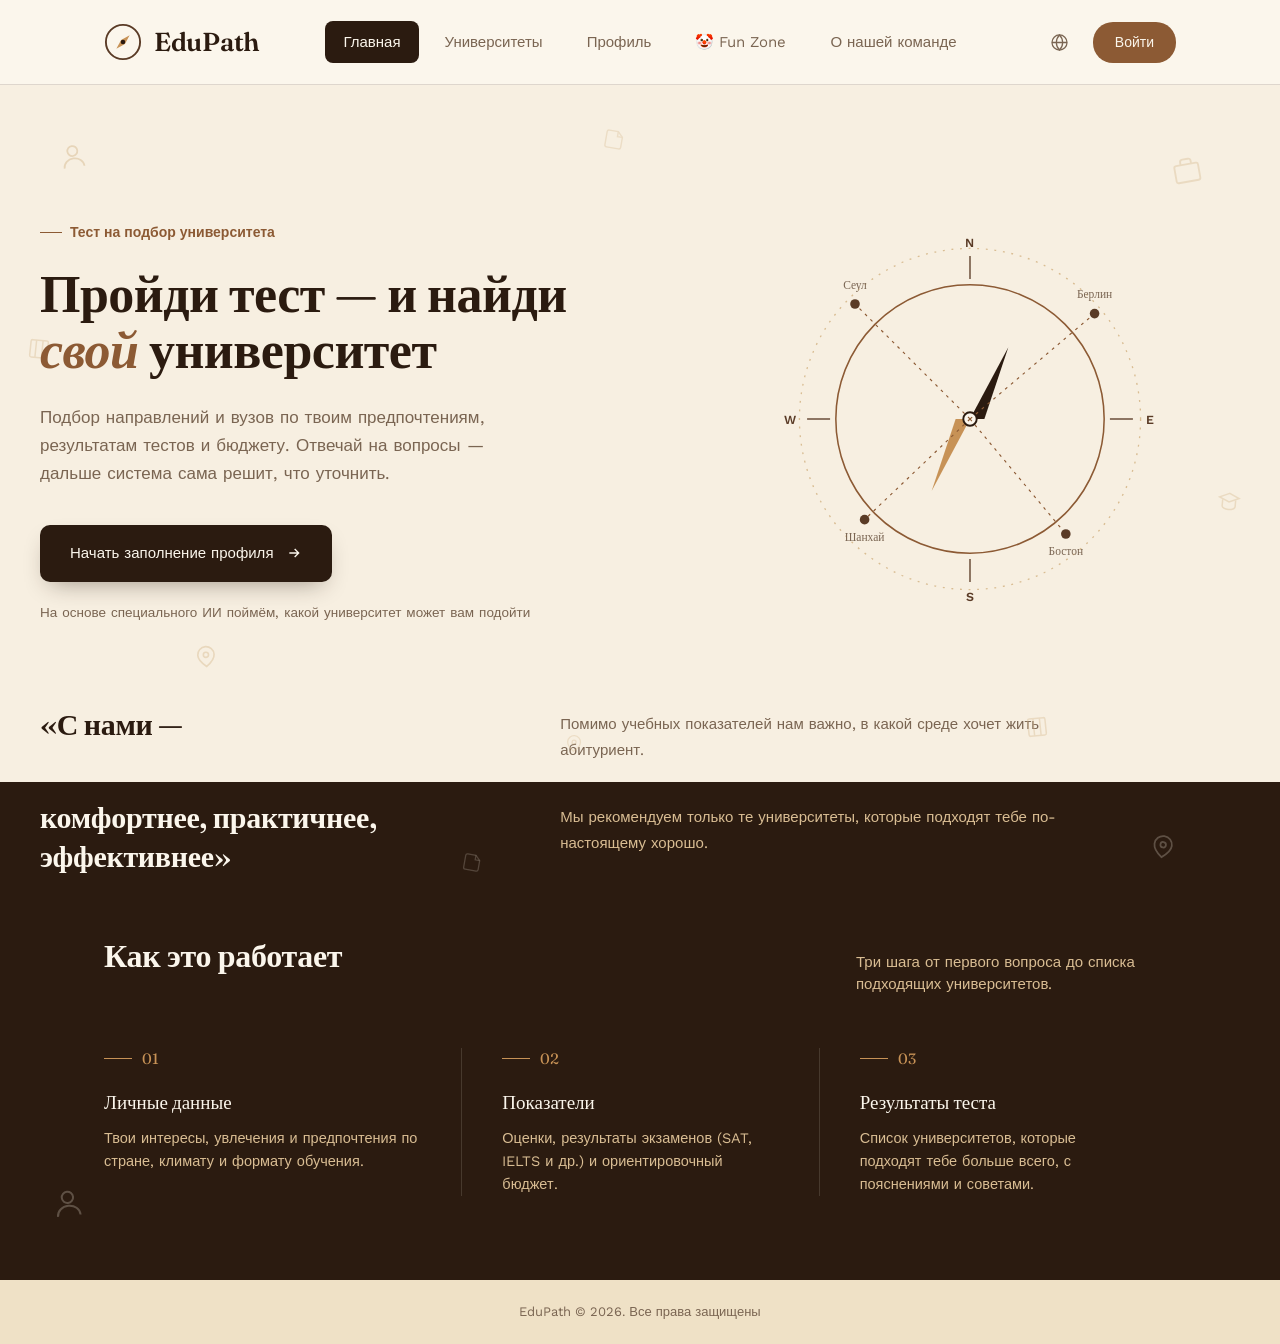
==== index.html @ 94f74cb5 "Update index.html" ====
<!DOCTYPE html>
<html lang="ru">
<head>
<meta charset="UTF-8">
<meta name="viewport" content="width=device-width, initial-scale=1.0">
<title>EduPath — Найди свой университет</title>
<link rel="preconnect" href="https://fonts.googleapis.com">
<link href="https://fonts.googleapis.com/css2?family=Fraunces:opsz,wght@9..144,400;9..144,500;9..144,600;9..144,700&family=Work+Sans:wght@400;500;600;700&display=swap" rel="stylesheet">
<style>
  :root{
    --cream:#F7EFE1; --cream-deep:#EFE1C6; --paper:#FBF6EC;
    --espresso:#2B1B10; --bark:#5A3B26; --clay:#8C5A34;
    --caramel:#C79256; --sand:#D9BD93;
    --text-main:#2B1B10; --text-muted:#7A6552;
    --line:rgba(43,27,16,0.14);
  }
  *{ box-sizing:border-box; margin:0; padding:0; }
  html{ scroll-behavior:smooth; }
  body{ font-family:'Work Sans', sans-serif; background:var(--cream); color:var(--text-main); line-height:1.5; -webkit-font-smoothing:antialiased; }
  h1,h2,h3{ font-family:'Fraunces', serif; }
  a{ text-decoration:none; color:inherit; }
  button{ font-family:inherit; cursor:pointer; border:none; background:none; appearance:none; }
  .wrap{ max-width:1200px; margin:0 auto; padding:0 64px; }

  /* NAV */
  header{ background:var(--paper); border-bottom:1px solid var(--line); position:relative; z-index:5; }
  nav.wrap{ display:flex; align-items:center; justify-content:space-between; height:84px; position:relative; }
  .logo{ display:flex; align-items:center; gap:12px; font-family:'Fraunces', serif; font-weight:600; font-size:26px; color:var(--espresso); letter-spacing:-0.01em; }
  .logo svg{ width:38px; height:38px; flex-shrink:0; }
  .nav-links{ display:flex; align-items:center; gap:8px; }
  .nav-links a{ font-size:15px; color:var(--text-muted); padding:10px 18px; border-radius:8px; transition:background .15s ease, color .15s ease; }
  .nav-links a:hover{ color:var(--espresso); background:var(--cream-deep); }
  .nav-links a.active{ background:var(--espresso); color:var(--paper); }
  .nav-right{ display:flex; align-items:center; gap:14px; }
  .btn-login{ background:var(--clay); color:var(--paper); padding:10px 22px; border-radius:20px; font-size:14px; font-weight:500; transition:background .15s ease; }
  .btn-login:hover{ background:var(--bark); }
  .icon-btn{ width:38px; height:38px; display:flex; align-items:center; justify-content:center; color:var(--text-muted); background:transparent; border-radius:50%; transition:background .15s ease, color .15s ease; }
  .icon-btn:hover{ background:var(--cream-deep); color:var(--espresso); }

  .lang-dropdown{ position:relative; }
  .lang-menu{ position:absolute; top:calc(100% + 10px); right:0; background:var(--paper); border:1px solid var(--line); border-radius:12px; padding:6px; min-width:150px; box-shadow:0 16px 32px -14px rgba(43,27,16,0.3); opacity:0; visibility:hidden; transform:translateY(-6px); transition:opacity .15s, transform .15s, visibility .15s; z-index:30; }
  .lang-menu.open{ opacity:1; visibility:visible; transform:translateY(0); }
  .lang-option{ display:block; width:100%; text-align:left; background:none; padding:10px 12px; font-size:14px; color:var(--text-muted); border-radius:8px; }
  .lang-option:hover{ background:var(--cream-deep); color:var(--espresso); }
  .lang-option.active{ background:var(--cream-deep); color:var(--espresso); font-weight:600; }

  /* HERO */
  .hero{ position:relative; overflow:hidden; background:var(--cream); }
  .decor-icon{ position:absolute; pointer-events:none; stroke:var(--sand); fill:none; z-index:0; }
  .how .decor-icon{ stroke:rgba(247,239,225,0.5); }
  .hero-grid{ position:relative; display:grid; grid-template-columns:1.05fr 0.95fr; align-items:center; gap:64px; padding:104px 0 56px; }
  .eyebrow{ display:inline-flex; align-items:center; gap:8px; font-size:14px; color:var(--clay); font-weight:600; margin-bottom:22px; }
  .eyebrow::before{ content:""; width:22px; height:1.5px; background:var(--clay); display:inline-block; }
  .hero-title{ font-size:52px; line-height:1.08; font-weight:600; color:var(--espresso); letter-spacing:-0.01em; max-width:600px; }
  .hero-title em{ font-style:italic; color:var(--clay); }
  .hero-sub{ margin-top:26px; font-size:17px; color:var(--text-muted); max-width:460px; line-height:1.65; }
  .cta{ margin-top:38px; display:inline-flex; align-items:center; gap:12px; background:var(--espresso); color:var(--paper); padding:17px 30px; border-radius:10px; font-size:15px; font-weight:500; box-shadow:0 10px 24px -10px rgba(43,27,16,0.45); transition:transform .15s ease, background .15s ease; }
  .cta:hover{ background:var(--bark); transform:translateY(-1px); }
  .cta svg{ width:16px; height:16px; }
  .hero-note{ margin-top:20px; font-size:13.5px; color:var(--text-muted); }
  .hero-art{ display:flex; align-items:center; justify-content:center; }
  .hero-art svg{ width:100%; max-width:460px; height:auto; }

  .seam-grid{ display:grid; grid-template-columns:0.42fr 0.58fr; gap:28px; align-items:start; }
  .seam-top{ padding:0 0 18px; }
  .seam-bottom{ padding:16px 0 0; }
  .seam-quote{ font-family:'Fraunces', serif; font-size:30px; font-weight:600; line-height:1.3; letter-spacing:-0.01em; }
  .seam-top .seam-quote{ color:var(--espresso); }
  .seam-bottom .seam-quote{ color:var(--paper); }
  .seam-desc{ font-size:15px; line-height:1.75; max-width:540px; padding-top:6px; }
  .seam-top .seam-desc{ color:var(--text-muted); }
  .seam-bottom .seam-desc{ color:var(--sand); }

  /* HOW */
  .how{ background:var(--espresso); color:var(--paper); padding:0 0 84px; position:relative; overflow:hidden; }
  .how-head{ display:flex; align-items:baseline; justify-content:space-between; margin-top:56px; margin-bottom:52px; flex-wrap:wrap; gap:16px; }
  .how-head h2{ font-size:32px; font-weight:600; letter-spacing:-0.01em; }
  .how-head p{ color:var(--sand); font-size:15px; max-width:320px; }
  .steps{ display:grid; grid-template-columns:repeat(3, 1fr); gap:0; }
  .step{ padding:0 40px; border-left:1px solid rgba(247,239,225,0.14); }
  .step:first-child{ padding-left:0; border-left:none; }
  .step-num{ font-family:'Fraunces', serif; font-size:15px; color:var(--caramel); display:flex; align-items:center; gap:10px; margin-bottom:18px; }
  .step-num::before{ content:""; width:28px; height:1px; background:var(--caramel); }
  .step h3{ font-size:19px; font-weight:500; margin-bottom:10px; }
  .step p{ font-size:14.5px; color:var(--sand); line-height:1.6; }

  footer{ background:var(--cream-deep); padding:22px 0; text-align:center; font-size:13px; color:var(--text-muted); }

  @media (max-width: 1120px){
    .wrap{ padding:0 40px; }
    .hero-grid{ gap:44px; padding:84px 0 76px; }
    .hero-title{ font-size:44px; }
    .decor-icon{ opacity:.7; }
  }
  @media (max-width: 900px){
    .decor-icon{ display:none; }
    .hero-grid{ grid-template-columns:1fr; gap:36px; padding:56px 0 48px; }
    .hero-title{ font-size:36px; max-width:100%; }
    .hero-sub{ max-width:100%; }
    .hero-art{ order:-1; margin-bottom:4px; }
    .hero-art svg{ max-width:320px; }
    .steps{ grid-template-columns:1fr; gap:32px; }
    .step{ padding-left:0; border-left:none; }
    .wrap{ padding:0 26px; }
    .how-head{ flex-direction:column; align-items:flex-start; }
    .how{ padding:0 0 64px; }
    .how-head{ margin-top:44px; }
    .seam-grid{ grid-template-columns:1fr; gap:14px; }
    .seam-quote{ font-size:25px; }
    .seam-top{ padding:0 0 16px; }
    .seam-bottom{ padding:16px 0 0; }
  }
  @media (max-width: 480px){
    .wrap{ padding:0 18px; }
    nav.wrap{ height:72px; }
    .nav-right{ gap:8px; }
    .logo{ font-size:21px; gap:9px; }
    .logo svg{ width:30px; height:30px; }
    .eyebrow{ font-size:13px; }
    .hero-title{ font-size:29px; }
    .hero-sub{ font-size:15px; }
    .hero-note{ font-size:13px; }
    .cta{ width:100%; justify-content:center; padding:15px 22px; }
    .btn-login{ padding:9px 15px; font-size:13px; }
    .hero-art svg{ max-width:250px; }
    .lang-menu{ right:-14px; min-width:140px; }
    .how-head h2{ font-size:25px; }
    .step h3{ font-size:18px; }
  }
</style>
</head>
<body>

  <header>
  <nav class="wrap">
    <a href="index.html" class="logo">
      <svg viewBox="0 0 40 40" fill="none">
        <circle cx="20" cy="20" r="18" stroke="#5A3B26" stroke-width="2"/>
        <path d="M27 13 L18 18 L13 27 L22 22 Z" fill="#C79256"/>
        <circle cx="20" cy="20" r="2.4" fill="#2B1B10"/>
      </svg>
      EduPath
    </a>
    <div class="nav-links">
      <a href="index.html" class="active" data-i18n="nav_home">Главная</a>
      <a href="universities.html" data-i18n="nav_universities">Университеты</a>
      <a href="profile.html" data-i18n="nav_profile">Профиль</a>
      <a href="fanzone.html" data-i18n="nav_fanzone">🤡 Fun Zone</a>
      <a href="team.html" data-i18n="nav_team">О нашей команде</a>
    </div>
    <div class="nav-right">
      <div class="lang-dropdown">
        <button type="button" class="icon-btn" id="langBtn" aria-haspopup="true" aria-expanded="false" aria-label="Сменить язык">
          <svg viewBox="0 0 24 24" fill="none" stroke="currentColor" stroke-width="1.6" width="19" height="19"><circle cx="12" cy="12" r="9.5"/><path d="M2.5 12h19M12 2.5c2.6 2.7 4 6 4 9.5s-1.4 6.8-4 9.5c-2.6-2.7-4-6-4-9.5s1.4-6.8 4-9.5z"/></svg>
        </button>
        <div class="lang-menu" id="langMenu" role="menu">
          <button type="button" class="lang-option active" data-lang="ru" role="menuitem">Русский</button>
          <button type="button" class="lang-option" data-lang="en" role="menuitem">English</button>
          <button type="button" class="lang-option" data-lang="zh" role="menuitem">中文</button>
          <button type="button" class="lang-option" data-lang="kk" role="menuitem">Қазақша</button>
          <button type="button" class="lang-option" data-lang="ky" role="menuitem">Кыргызча</button>
        </div>
      </div>
      <a href="#" class="btn-login" data-auth-open="register" data-i18n="nav_login">Войти</a>
    </div>
  </nav>
</header>

<section class="hero">
  <svg class="decor-icon" style="top:8%; left:4.5%; width:30px; height:30px; opacity:.5; transform:rotate(-8deg);" viewBox="0 0 24 24" stroke-width="1.4"><circle cx="12" cy="8" r="4"/><path d="M4 21c0-4 3.6-7 8-7s8 3 8 7"/></svg>
  <svg class="decor-icon" style="top:36%; left:2%; width:26px; height:26px; opacity:.4; transform:rotate(6deg);" viewBox="0 0 24 24" stroke-width="1.4"><rect x="4" y="4" width="16" height="16" rx="1.5"/><path d="M9 4v16M15 4v16"/></svg>
  <svg class="decor-icon" style="top:80%; left:15%; width:28px; height:28px; opacity:.45; transform:rotate(-4deg);" viewBox="0 0 24 24" stroke-width="1.4"><path d="M12 21c4-3 7-6 7-10a7 7 0 10-14 0c0 4 3 7 7 10z"/><circle cx="12" cy="11" r="2.2"/></svg>
  <svg class="decor-icon" style="top:6%; left:47%; width:24px; height:24px; opacity:.35; transform:rotate(10deg);" viewBox="0 0 24 24" stroke-width="1.4"><path d="M4 19V6a2 2 0 012-2h9l5 5v10a2 2 0 01-2 2H6a2 2 0 01-2-2z"/><path d="M15 4v5h5"/></svg>
  <svg class="decor-icon" style="top:10%; right:6%; width:32px; height:32px; opacity:.4; transform:rotate(-10deg);" viewBox="0 0 24 24" stroke-width="1.4"><rect x="3" y="7" width="18" height="13" rx="1.5"/><path d="M8 7V5a2 2 0 012-2h4a2 2 0 012 2v2"/></svg>
  <svg class="decor-icon" style="top:58%; right:3%; width:26px; height:26px; opacity:.4; transform:rotate(5deg);" viewBox="0 0 24 24" stroke-width="1.4"><path d="M12 4L3 8l9 4 9-4-9-4z"/><path d="M6 10v6c0 1.5 2.7 3 6 3s6-1.5 6-3v-6"/></svg>
  <svg class="decor-icon" style="bottom:6%; right:18%; width:26px; height:26px; opacity:.4; transform:rotate(-6deg);" viewBox="0 0 24 24" stroke-width="1.4"><rect x="4" y="4" width="16" height="16" rx="1.5"/><path d="M9 4v16M15 4v16"/></svg>
  <svg class="decor-icon" style="bottom:4%; left:44%; width:22px; height:22px; opacity:.35; transform:rotate(4deg);" viewBox="0 0 24 24" stroke-width="1.4"><path d="M12 21c4-3 7-6 7-10a7 7 0 10-14 0c0 4 3 7 7 10z"/><circle cx="12" cy="11" r="2.2"/></svg>

  <div class="wrap hero-grid">
    <div>
      <div class="eyebrow" data-i18n="home_eyebrow">Тест на подбор университета</div>
      <h1 class="hero-title"><span data-i18n="home_title_pre">Пройди тест — и найди </span><em data-i18n="home_title_em">свой</em><span data-i18n="home_title_post"> университет</span></h1>
      <p class="hero-sub" data-i18n="home_sub">Подбор направлений и вузов по твоим предпочтениям, результатам тестов и бюджету.</p>
      <a href="test.html" class="cta">
        <span data-i18n="home_cta">Начать поиск университетов</span>
        <svg viewBox="0 0 24 24" fill="none" stroke="currentColor" stroke-width="2"><path d="M5 12h14M13 6l6 6-6 6"/></svg>
      </a>
      <p class="hero-note" data-i18n="home_note">На основе специального ИИ поймём, какой университет может вам подойти</p>
    </div>

    <div class="hero-art">
      <svg viewBox="0 0 480 480" fill="none">
        <circle cx="240" cy="240" r="178" stroke="#D9BD93" stroke-width="1.4" stroke-dasharray="2 7"/>
        <circle cx="240" cy="240" r="140" stroke="#8C5A34" stroke-width="1.6"/>
        <g stroke="#5A3B26" stroke-width="1.4">
          <line x1="240" y1="70" x2="240" y2="94"/>
          <line x1="240" y1="386" x2="240" y2="410"/>
          <line x1="70" y1="240" x2="94" y2="240"/>
          <line x1="386" y1="240" x2="410" y2="240"/>
        </g>
        <text x="240" y="60" text-anchor="middle" font-family="Work Sans" font-size="13" fill="#5A3B26" font-weight="600">N</text>
        <text x="240" y="430" text-anchor="middle" font-family="Work Sans" font-size="13" fill="#5A3B26" font-weight="600">S</text>
        <text x="52" y="245" text-anchor="middle" font-family="Work Sans" font-size="13" fill="#5A3B26" font-weight="600">W</text>
        <text x="428" y="245" text-anchor="middle" font-family="Work Sans" font-size="13" fill="#5A3B26" font-weight="600">E</text>
        <path d="M240 240 L280 165 L255 240 Z" fill="#2B1B10"/>
        <path d="M240 240 L200 315 L225 240 Z" fill="#C79256"/>
        <circle cx="240" cy="240" r="7" fill="#FBF6EC" stroke="#2B1B10" stroke-width="2"/>
        <g stroke="#8C5A34" stroke-width="1.2" stroke-dasharray="3 5">
          <path d="M240 240 L120 120"/>
          <path d="M240 240 L370 130"/>
          <path d="M240 240 L340 360"/>
          <path d="M240 240 L130 345"/>
        </g>
        <circle cx="120" cy="120" r="5" fill="#5A3B26"/>
        <circle cx="370" cy="130" r="5" fill="#5A3B26"/>
        <circle cx="340" cy="360" r="5" fill="#5A3B26"/>
        <circle cx="130" cy="345" r="5" fill="#5A3B26"/>
        <text x="120" y="104" text-anchor="middle" font-family="Work Sans" font-size="12" fill="#7A6552" data-i18n="city_seoul">Сеул</text>
        <text x="370" y="114" text-anchor="middle" font-family="Work Sans" font-size="12" fill="#7A6552" data-i18n="city_berlin">Берлин</text>
        <text x="340" y="382" text-anchor="middle" font-family="Work Sans" font-size="12" fill="#7A6552" data-i18n="city_boston">Бостон</text>
        <text x="130" y="367" text-anchor="middle" font-family="Work Sans" font-size="12" fill="#7A6552" data-i18n="city_shanghai">Шанхай</text>
      </svg>
    </div>
  </div>

    <div class="wrap seam-top">
    <div class="seam-grid">
      <p class="seam-quote" data-i18n="home_quote_top">«С нами —</p>
      <p class="seam-desc" data-i18n="home_seam_desc_top">Помимо учебных показателей нам важно, в какой среде хочет жить абитуриент.</p>
    </div>
  </div>
</section>

<section class="how">
  <svg class="decor-icon" style="top:10%; right:8%; width:30px; height:30px; opacity:.5; transform:rotate(8deg);" viewBox="0 0 24 24" stroke-width="1.4"><path d="M12 21c4-3 7-6 7-10a7 7 0 10-14 0c0 4 3 7 7 10z"/><circle cx="12" cy="11" r="2.2"/></svg>
  <svg class="decor-icon" style="bottom:12%; left:4%; width:34px; height:34px; opacity:.5; transform:rotate(-6deg);" viewBox="0 0 24 24" stroke-width="1.4"><circle cx="12" cy="8" r="4"/><path d="M4 21c0-4 3.6-7 8-7s8 3 8 7"/></svg>
  <svg class="decor-icon" style="top:14%; left:36%; width:22px; height:22px; opacity:.4; transform:rotate(10deg);" viewBox="0 0 24 24" stroke-width="1.4"><path d="M4 19V6a2 2 0 012-2h9l5 5v10a2 2 0 01-2 2H6a2 2 0 01-2-2z"/><path d="M15 4v5h5"/></svg>
  <div class="wrap seam-bottom">
    <div class="seam-grid">
      <p class="seam-quote" data-i18n="home_quote_bottom">комфортнее, практичнее, эффективнее»</p>
      <p class="seam-desc" data-i18n="home_seam_desc_bottom">Мы рекомендуем только те университеты, которые подходят тебе по-настоящему хорошо.</p>
    </div>
  </div>
  <div class="wrap">
    <div class="how-head">
      <h2 data-i18n="home_how_title">Как это работает</h2>
      <p data-i18n="home_how_sub">Три шага от первого вопроса до списка подходящих университетов.</p>
    </div>
    <div class="steps">
      <div class="step">
        <div class="step-num">01</div>
        <h3 data-i18n="home_step1_title">Личные данные</h3>
        <p data-i18n="home_step1_desc">Твои интересы, увлечения и предпочтения по стране, климату и формату обучения.</p>
      </div>
      <div class="step">
        <div class="step-num">02</div>
        <h3 data-i18n="home_step2_title">Показатели</h3>
        <p data-i18n="home_step2_desc">Оценки, результаты экзаменов (SAT, IELTS и др.) и ориентировочный бюджет.</p>
      </div>
      <div class="step">
        <div class="step-num">03</div>
        <h3 data-i18n="home_step3_title">Результаты теста</h3>
        <p data-i18n="home_step3_desc">Список университетов, которые подходят тебе больше всего, с пояснениями и советами.</p>
      </div>
    </div>
  </div>
</section>

<footer data-i18n="home_footer">
  EduPath © 2026. Все права защищены
</footer>

<script src="i18n.js"></script>
<script src="auth.js"></script>
</body>
</html>
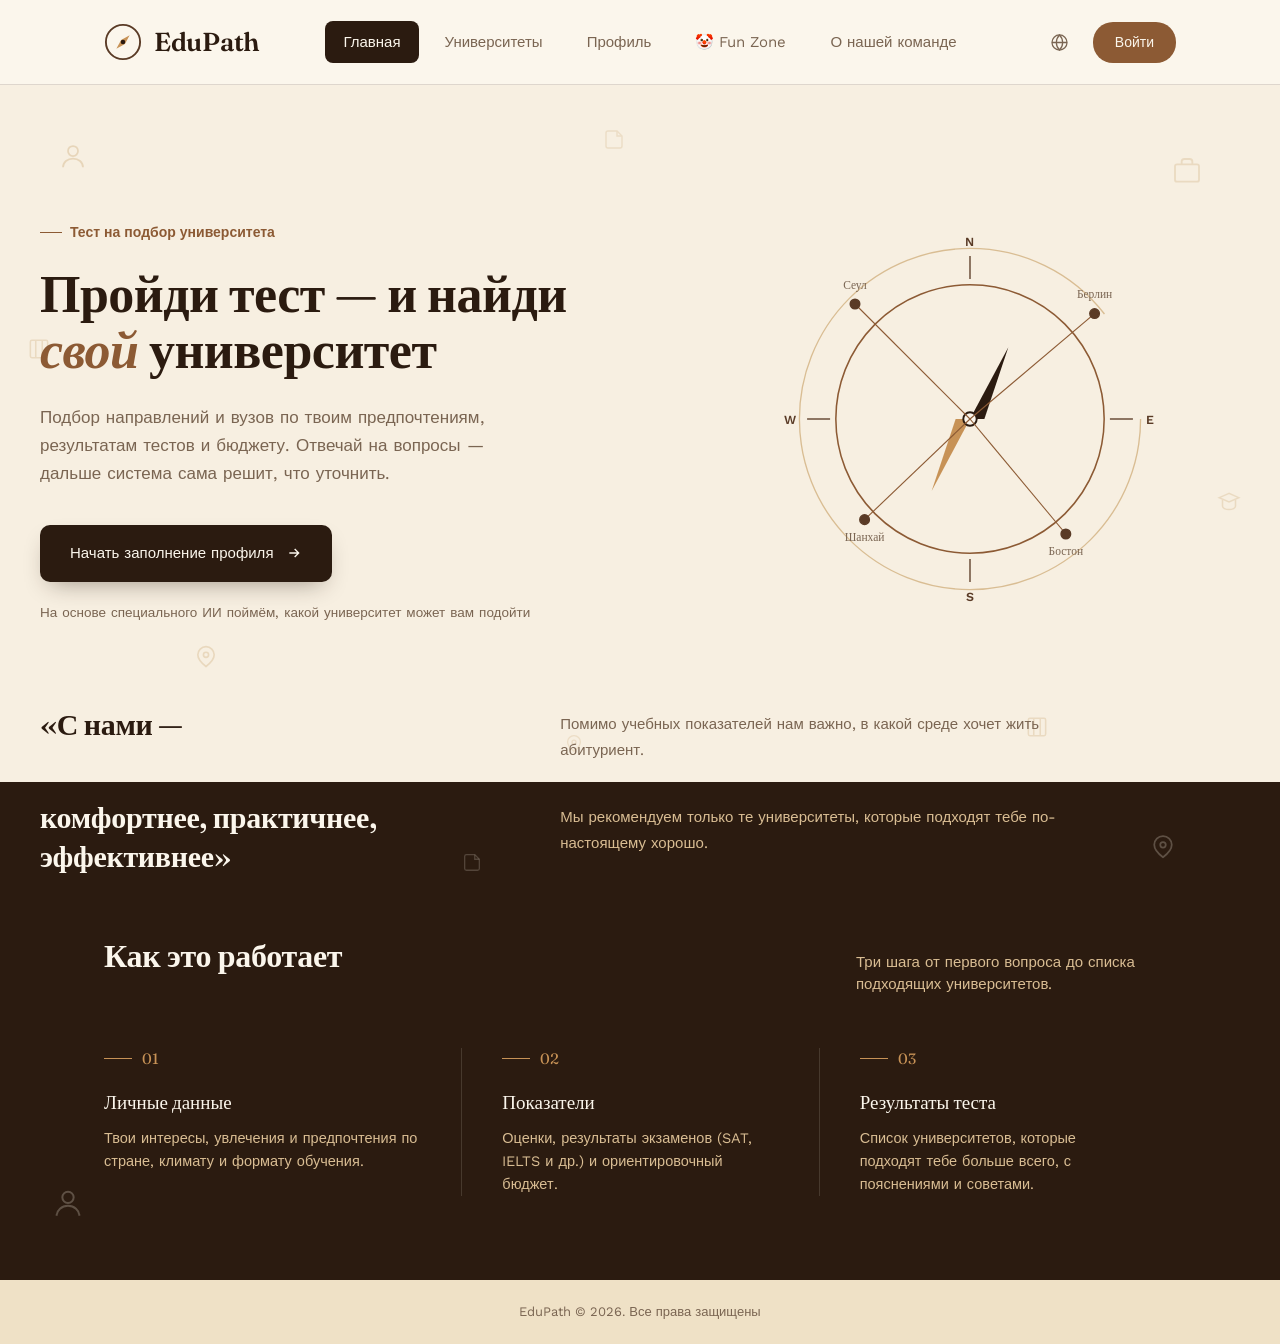
==== commit c732b0f9: "Update index.html" ====
--- a/index.html
+++ b/index.html
@@ -13,10 +13,11 @@
     --caramel:#C79256; --sand:#D9BD93;
     --text-main:#2B1B10; --text-muted:#7A6552;
     --line:rgba(43,27,16,0.14);
+    --ease:cubic-bezier(0.22, 1, 0.36, 1);
   }
   *{ box-sizing:border-box; margin:0; padding:0; }
   html{ scroll-behavior:smooth; }
-  body{ font-family:'Work Sans', sans-serif; background:var(--cream); color:var(--text-main); line-height:1.5; -webkit-font-smoothing:antialiased; }
+  body{ font-family:'Work Sans', sans-serif; background:var(--cream); color:var(--text-main); line-height:1.5; -webkit-font-smoothing:antialiased; overflow-x:hidden; }
   h1,h2,h3{ font-family:'Fraunces', serif; }
   a{ text-decoration:none; color:inherit; }
   button{ font-family:inherit; cursor:pointer; border:none; background:none; appearance:none; }
@@ -25,15 +26,17 @@
   /* NAV */
   header{ background:var(--paper); border-bottom:1px solid var(--line); position:relative; z-index:5; }
   nav.wrap{ display:flex; align-items:center; justify-content:space-between; height:84px; position:relative; }
-  .logo{ display:flex; align-items:center; gap:12px; font-family:'Fraunces', serif; font-weight:600; font-size:26px; color:var(--espresso); letter-spacing:-0.01em; }
-  .logo svg{ width:38px; height:38px; flex-shrink:0; }
+  .logo{ display:flex; align-items:center; gap:12px; font-family:'Fraunces', serif; font-weight:600; font-size:26px; color:var(--espresso); letter-spacing:-0.01em; transition:transform .3s var(--ease); }
+  .logo:hover{ transform: scale(1.02); }
+  .logo svg{ width:38px; height:38px; flex-shrink:0; transition:transform .6s var(--ease); }
+  .logo:hover svg{ transform: rotate(90deg); }
   .nav-links{ display:flex; align-items:center; gap:8px; }
   .nav-links a{ font-size:15px; color:var(--text-muted); padding:10px 18px; border-radius:8px; transition:background .15s ease, color .15s ease; }
   .nav-links a:hover{ color:var(--espresso); background:var(--cream-deep); }
   .nav-links a.active{ background:var(--espresso); color:var(--paper); }
   .nav-right{ display:flex; align-items:center; gap:14px; }
-  .btn-login{ background:var(--clay); color:var(--paper); padding:10px 22px; border-radius:20px; font-size:14px; font-weight:500; transition:background .15s ease; }
-  .btn-login:hover{ background:var(--bark); }
+  .btn-login{ background:var(--clay); color:var(--paper); padding:10px 22px; border-radius:20px; font-size:14px; font-weight:500; transition:background .15s ease, transform .2s var(--ease); }
+  .btn-login:hover{ background:var(--bark); transform:translateY(-1px); }
   .icon-btn{ width:38px; height:38px; display:flex; align-items:center; justify-content:center; color:var(--text-muted); background:transparent; border-radius:50%; transition:background .15s ease, color .15s ease; }
   .icon-btn:hover{ background:var(--cream-deep); color:var(--espresso); }
 
@@ -44,22 +47,75 @@
   .lang-option:hover{ background:var(--cream-deep); color:var(--espresso); }
   .lang-option.active{ background:var(--cream-deep); color:var(--espresso); font-weight:600; }
 
+  /* ======= ANIMATIONS ======= */
+  @keyframes fadeUp {
+    from { opacity: 0; transform: translateY(24px); filter: blur(4px); }
+    to { opacity: 1; transform: translateY(0); filter: blur(0); }
+  }
+  @keyframes floatY {
+    0%, 100% { transform: translateY(0) rotate(var(--rot, 0deg)); }
+    50% { transform: translateY(-12px) rotate(var(--rot, 0deg)); }
+  }
+  @keyframes radarPing {
+    0% { transform: scale(0.8); opacity: 0.8; }
+    100% { transform: scale(2.5); opacity: 0; }
+  }
+  @keyframes lineDraw {
+    from { stroke-dashoffset: 1000; }
+    to { stroke-dashoffset: 0; }
+  }
+  @keyframes arrowNudge {
+    0% { transform: translateX(0); }
+    50% { transform: translateX(4px); }
+    100% { transform: translateX(0); }
+  }
+
+  /* Apply entry animation */
+  .fade-item { animation: fadeUp .9s var(--ease) both; }
+  .delay-1 { animation-delay: .1s; }
+  .delay-2 { animation-delay: .2s; }
+  .delay-3 { animation-delay: .3s; }
+  .delay-4 { animation-delay: .4s; }
+
   /* HERO */
   .hero{ position:relative; overflow:hidden; background:var(--cream); }
-  .decor-icon{ position:absolute; pointer-events:none; stroke:var(--sand); fill:none; z-index:0; }
+  .decor-icon{ position:absolute; pointer-events:none; stroke:var(--sand); fill:none; z-index:0; animation: floatY 7s ease-in-out infinite; }
   .how .decor-icon{ stroke:rgba(247,239,225,0.5); }
+  
   .hero-grid{ position:relative; display:grid; grid-template-columns:1.05fr 0.95fr; align-items:center; gap:64px; padding:104px 0 56px; }
   .eyebrow{ display:inline-flex; align-items:center; gap:8px; font-size:14px; color:var(--clay); font-weight:600; margin-bottom:22px; }
   .eyebrow::before{ content:""; width:22px; height:1.5px; background:var(--clay); display:inline-block; }
   .hero-title{ font-size:52px; line-height:1.08; font-weight:600; color:var(--espresso); letter-spacing:-0.01em; max-width:600px; }
   .hero-title em{ font-style:italic; color:var(--clay); }
   .hero-sub{ margin-top:26px; font-size:17px; color:var(--text-muted); max-width:460px; line-height:1.65; }
-  .cta{ margin-top:38px; display:inline-flex; align-items:center; gap:12px; background:var(--espresso); color:var(--paper); padding:17px 30px; border-radius:10px; font-size:15px; font-weight:500; box-shadow:0 10px 24px -10px rgba(43,27,16,0.45); transition:transform .15s ease, background .15s ease; }
-  .cta:hover{ background:var(--bark); transform:translateY(-1px); }
-  .cta svg{ width:16px; height:16px; }
+  .cta{ margin-top:38px; display:inline-flex; align-items:center; gap:12px; background:var(--espresso); color:var(--paper); padding:17px 30px; border-radius:10px; font-size:15px; font-weight:500; box-shadow:0 10px 24px -10px rgba(43,27,16,0.45); transition:transform .25s var(--ease), background .25s var(--ease), box-shadow .25s var(--ease); }
+  .cta:hover{ background:var(--bark); transform:translateY(-3px); box-shadow:0 14px 28px -10px rgba(43,27,16,0.5); }
+  .cta:hover svg{ animation: arrowNudge 1s infinite; }
+  .cta svg{ width:16px; height:16px; transition: transform .2s; }
+  
   .hero-note{ margin-top:20px; font-size:13.5px; color:var(--text-muted); }
-  .hero-art{ display:flex; align-items:center; justify-content:center; }
+  .hero-art{ display:flex; align-items:center; justify-content:center; position:relative; }
   .hero-art svg{ width:100%; max-width:460px; height:auto; }
+  
+  /* Radar Animations */
+  .radar-line { stroke-dasharray: 1000; stroke-dashoffset: 1000; animation: lineDraw 2s var(--ease) forwards 0.5s; }
+  .pulse-center { animation: pulseCenter 3s ease-in-out infinite; transform-origin: center; }
+  @keyframes pulseCenter {
+    0%, 100% { transform: scale(1); opacity: 1; }
+    50% { transform: scale(1.3); opacity: 0.6; }
+  }
+  .ping-circle { transform-origin: center; animation: radarPing 3s cubic-bezier(0, 0.2, 0.8, 1) infinite; }
+  .ping-delay-1 { animation-delay: 0.5s; }
+  .ping-delay-2 { animation-delay: 1.2s; }
+  .ping-delay-3 { animation-delay: 1.8s; }
+  .ping-delay-4 { animation-delay: 2.4s; }
+  
+  .compass-needle { transform-origin: 240px 240px; animation: needleWobble 6s ease-in-out infinite; }
+  @keyframes needleWobble {
+    0%, 100% { transform: rotate(0deg); }
+    25% { transform: rotate(4deg); }
+    75% { transform: rotate(-4deg); }
+  }
 
   .seam-grid{ display:grid; grid-template-columns:0.42fr 0.58fr; gap:28px; align-items:start; }
   .seam-top{ padding:0 0 18px; }
@@ -77,14 +133,20 @@
   .how-head h2{ font-size:32px; font-weight:600; letter-spacing:-0.01em; }
   .how-head p{ color:var(--sand); font-size:15px; max-width:320px; }
   .steps{ display:grid; grid-template-columns:repeat(3, 1fr); gap:0; }
-  .step{ padding:0 40px; border-left:1px solid rgba(247,239,225,0.14); }
+  .step{ padding:0 40px; border-left:1px solid rgba(247,239,225,0.14); transition: transform .3s var(--ease); }
+  .step:hover{ transform: translateY(-4px); }
   .step:first-child{ padding-left:0; border-left:none; }
   .step-num{ font-family:'Fraunces', serif; font-size:15px; color:var(--caramel); display:flex; align-items:center; gap:10px; margin-bottom:18px; }
-  .step-num::before{ content:""; width:28px; height:1px; background:var(--caramel); }
+  .step-num::before{ content:""; width:28px; height:1px; background:var(--caramel); transition: width .3s var(--ease); }
+  .step:hover .step-num::before{ width:40px; }
   .step h3{ font-size:19px; font-weight:500; margin-bottom:10px; }
   .step p{ font-size:14.5px; color:var(--sand); line-height:1.6; }
 
   footer{ background:var(--cream-deep); padding:22px 0; text-align:center; font-size:13px; color:var(--text-muted); }
+
+  /* Scroll reveal utility class added via JS */
+  .reveal { opacity: 0; transform: translateY(30px); transition: opacity .8s var(--ease), transform .8s var(--ease); }
+  .reveal.active { opacity: 1; transform: translateY(0); }
 
   @media (max-width: 1120px){
     .wrap{ padding:0 40px; }
@@ -131,7 +193,7 @@
 </head>
 <body>
 
-  <header>
+<header>
   <nav class="wrap">
     <a href="index.html" class="logo">
       <svg viewBox="0 0 40 40" fill="none">
@@ -167,54 +229,81 @@
 </header>
 
 <section class="hero">
-  <svg class="decor-icon" style="top:8%; left:4.5%; width:30px; height:30px; opacity:.5; transform:rotate(-8deg);" viewBox="0 0 24 24" stroke-width="1.4"><circle cx="12" cy="8" r="4"/><path d="M4 21c0-4 3.6-7 8-7s8 3 8 7"/></svg>
-  <svg class="decor-icon" style="top:36%; left:2%; width:26px; height:26px; opacity:.4; transform:rotate(6deg);" viewBox="0 0 24 24" stroke-width="1.4"><rect x="4" y="4" width="16" height="16" rx="1.5"/><path d="M9 4v16M15 4v16"/></svg>
-  <svg class="decor-icon" style="top:80%; left:15%; width:28px; height:28px; opacity:.45; transform:rotate(-4deg);" viewBox="0 0 24 24" stroke-width="1.4"><path d="M12 21c4-3 7-6 7-10a7 7 0 10-14 0c0 4 3 7 7 10z"/><circle cx="12" cy="11" r="2.2"/></svg>
-  <svg class="decor-icon" style="top:6%; left:47%; width:24px; height:24px; opacity:.35; transform:rotate(10deg);" viewBox="0 0 24 24" stroke-width="1.4"><path d="M4 19V6a2 2 0 012-2h9l5 5v10a2 2 0 01-2 2H6a2 2 0 01-2-2z"/><path d="M15 4v5h5"/></svg>
-  <svg class="decor-icon" style="top:10%; right:6%; width:32px; height:32px; opacity:.4; transform:rotate(-10deg);" viewBox="0 0 24 24" stroke-width="1.4"><rect x="3" y="7" width="18" height="13" rx="1.5"/><path d="M8 7V5a2 2 0 012-2h4a2 2 0 012 2v2"/></svg>
-  <svg class="decor-icon" style="top:58%; right:3%; width:26px; height:26px; opacity:.4; transform:rotate(5deg);" viewBox="0 0 24 24" stroke-width="1.4"><path d="M12 4L3 8l9 4 9-4-9-4z"/><path d="M6 10v6c0 1.5 2.7 3 6 3s6-1.5 6-3v-6"/></svg>
-  <svg class="decor-icon" style="bottom:6%; right:18%; width:26px; height:26px; opacity:.4; transform:rotate(-6deg);" viewBox="0 0 24 24" stroke-width="1.4"><rect x="4" y="4" width="16" height="16" rx="1.5"/><path d="M9 4v16M15 4v16"/></svg>
-  <svg class="decor-icon" style="bottom:4%; left:44%; width:22px; height:22px; opacity:.35; transform:rotate(4deg);" viewBox="0 0 24 24" stroke-width="1.4"><path d="M12 21c4-3 7-6 7-10a7 7 0 10-14 0c0 4 3 7 7 10z"/><circle cx="12" cy="11" r="2.2"/></svg>
+  <!-- 背景浮动图标，通过 style 里的 --rot 设置基础旋转角，加 floatY 动画 -->
+  <svg class="decor-icon" style="top:8%; left:4.5%; width:30px; height:30px; opacity:.5; --rot: -8deg; animation-delay: 0s;" viewBox="0 0 24 24" stroke-width="1.4"><circle cx="12" cy="8" r="4"/><path d="M4 21c0-4 3.6-7 8-7s8 3 8 7"/></svg>
+  <svg class="decor-icon" style="top:36%; left:2%; width:26px; height:26px; opacity:.4; --rot: 6deg; animation-delay: 0.5s;" viewBox="0 0 24 24" stroke-width="1.4"><rect x="4" y="4" width="16" height="16" rx="1.5"/><path d="M9 4v16M15 4v16"/></svg>
+  <svg class="decor-icon" style="top:80%; left:15%; width:28px; height:28px; opacity:.45; --rot: -4deg; animation-delay: 1.2s;" viewBox="0 0 24 24" stroke-width="1.4"><path d="M12 21c4-3 7-6 7-10a7 7 0 10-14 0c0 4 3 7 7 10z"/><circle cx="12" cy="11" r="2.2"/></svg>
+  <svg class="decor-icon" style="top:6%; left:47%; width:24px; height:24px; opacity:.35; --rot: 10deg; animation-delay: 1.8s;" viewBox="0 0 24 24" stroke-width="1.4"><path d="M4 19V6a2 2 0 012-2h9l5 5v10a2 2 0 01-2 2H6a2 2 0 01-2-2z"/><path d="M15 4v5h5"/></svg>
+  <svg class="decor-icon" style="top:10%; right:6%; width:32px; height:32px; opacity:.4; --rot: -10deg; animation-delay: 2.4s;" viewBox="0 0 24 24" stroke-width="1.4"><rect x="3" y="7" width="18" height="13" rx="1.5"/><path d="M8 7V5a2 2 0 012-2h4a2 2 0 012 2v2"/></svg>
+  <svg class="decor-icon" style="top:58%; right:3%; width:26px; height:26px; opacity:.4; --rot: 5deg; animation-delay: 0.8s;" viewBox="0 0 24 24" stroke-width="1.4"><path d="M12 4L3 8l9 4 9-4-9-4z"/><path d="M6 10v6c0 1.5 2.7 3 6 3s6-1.5 6-3v-6"/></svg>
+  <svg class="decor-icon" style="bottom:6%; right:18%; width:26px; height:26px; opacity:.4; --rot: -6deg; animation-delay: 1.5s;" viewBox="0 0 24 24" stroke-width="1.4"><rect x="4" y="4" width="16" height="16" rx="1.5"/><path d="M9 4v16M15 4v16"/></svg>
+  <svg class="decor-icon" style="bottom:4%; left:44%; width:22px; height:22px; opacity:.35; --rot: 4deg; animation-delay: 2.1s;" viewBox="0 0 24 24" stroke-width="1.4"><path d="M12 21c4-3 7-6 7-10a7 7 0 10-14 0c0 4 3 7 7 10z"/><circle cx="12" cy="11" r="2.2"/></svg>
 
   <div class="wrap hero-grid">
     <div>
-      <div class="eyebrow" data-i18n="home_eyebrow">Тест на подбор университета</div>
-      <h1 class="hero-title"><span data-i18n="home_title_pre">Пройди тест — и найди </span><em data-i18n="home_title_em">свой</em><span data-i18n="home_title_post"> университет</span></h1>
-      <p class="hero-sub" data-i18n="home_sub">Подбор направлений и вузов по твоим предпочтениям, результатам тестов и бюджету.</p>
-      <a href="test.html" class="cta">
+      <div class="eyebrow fade-item delay-1" data-i18n="home_eyebrow">Тест на подбор университета</div>
+      <h1 class="hero-title fade-item delay-2"><span data-i18n="home_title_pre">Пройди тест — и найди </span><em data-i18n="home_title_em">свой</em><span data-i18n="home_title_post"> университет</span></h1>
+      <p class="hero-sub fade-item delay-3" data-i18n="home_sub">Подбор направлений и вузов по твоим предпочтениям, результатам тестов и бюджету.</p>
+      <a href="test.html" class="cta fade-item delay-4">
         <span data-i18n="home_cta">Начать поиск университетов</span>
         <svg viewBox="0 0 24 24" fill="none" stroke="currentColor" stroke-width="2"><path d="M5 12h14M13 6l6 6-6 6"/></svg>
       </a>
-      <p class="hero-note" data-i18n="home_note">На основе специального ИИ поймём, какой университет может вам подойти</p>
-    </div>
-
-    <div class="hero-art">
+      <p class="hero-note fade-item delay-4" data-i18n="home_note">На основе специального ИИ поймём, какой университет может вам подойти</p>
+    </div>
+
+    <div class="hero-art fade-item delay-2">
       <svg viewBox="0 0 480 480" fill="none">
-        <circle cx="240" cy="240" r="178" stroke="#D9BD93" stroke-width="1.4" stroke-dasharray="2 7"/>
-        <circle cx="240" cy="240" r="140" stroke="#8C5A34" stroke-width="1.6"/>
+        <!-- 外圈虚线 -->
+        <circle cx="240" cy="240" r="178" stroke="#D9BD93" stroke-width="1.4" stroke-dasharray="2 7" class="radar-line"/>
+        <!-- 内圈实线 -->
+        <circle cx="240" cy="240" r="140" stroke="#8C5A34" stroke-width="1.6" class="radar-line" style="animation-delay: 0.7s;"/>
+        
         <g stroke="#5A3B26" stroke-width="1.4">
           <line x1="240" y1="70" x2="240" y2="94"/>
           <line x1="240" y1="386" x2="240" y2="410"/>
           <line x1="70" y1="240" x2="94" y2="240"/>
           <line x1="386" y1="240" x2="410" y2="240"/>
         </g>
+        
         <text x="240" y="60" text-anchor="middle" font-family="Work Sans" font-size="13" fill="#5A3B26" font-weight="600">N</text>
         <text x="240" y="430" text-anchor="middle" font-family="Work Sans" font-size="13" fill="#5A3B26" font-weight="600">S</text>
         <text x="52" y="245" text-anchor="middle" font-family="Work Sans" font-size="13" fill="#5A3B26" font-weight="600">W</text>
         <text x="428" y="245" text-anchor="middle" font-family="Work Sans" font-size="13" fill="#5A3B26" font-weight="600">E</text>
-        <path d="M240 240 L280 165 L255 240 Z" fill="#2B1B10"/>
-        <path d="M240 240 L200 315 L225 240 Z" fill="#C79256"/>
-        <circle cx="240" cy="240" r="7" fill="#FBF6EC" stroke="#2B1B10" stroke-width="2"/>
-        <g stroke="#8C5A34" stroke-width="1.2" stroke-dasharray="3 5">
+        
+        <!-- 指针摇晃 -->
+        <g class="compass-needle">
+          <path d="M240 240 L280 165 L255 240 Z" fill="#2B1B10"/>
+          <path d="M240 240 L200 315 L225 240 Z" fill="#C79256"/>
+        </g>
+        
+        <!-- 中心脉冲 -->
+        <circle cx="240" cy="240" r="7" fill="#FBF6EC" stroke="#2B1B10" stroke-width="2" class="pulse-center"/>
+        
+        <!-- 雷达射线与城市点的波浪 -->
+        <g stroke="#8C5A34" stroke-width="1.2" stroke-dasharray="3 5" class="radar-line" style="animation-delay: 1s;">
           <path d="M240 240 L120 120"/>
           <path d="M240 240 L370 130"/>
           <path d="M240 240 L340 360"/>
           <path d="M240 240 L130 345"/>
         </g>
+        
+        <!-- 城市点 + 扩散波纹 -->
+        <!-- Seoul -->
         <circle cx="120" cy="120" r="5" fill="#5A3B26"/>
+        <circle cx="120" cy="120" r="5" fill="none" stroke="#5A3B26" stroke-width="1.5" class="ping-circle ping-delay-1"/>
+        
+        <!-- Berlin -->
         <circle cx="370" cy="130" r="5" fill="#5A3B26"/>
+        <circle cx="370" cy="130" r="5" fill="none" stroke="#5A3B26" stroke-width="1.5" class="ping-circle ping-delay-2"/>
+        
+        <!-- Boston -->
         <circle cx="340" cy="360" r="5" fill="#5A3B26"/>
+        <circle cx="340" cy="360" r="5" fill="none" stroke="#5A3B26" stroke-width="1.5" class="ping-circle ping-delay-3"/>
+        
+        <!-- Shanghai -->
         <circle cx="130" cy="345" r="5" fill="#5A3B26"/>
+        <circle cx="130" cy="345" r="5" fill="none" stroke="#5A3B26" stroke-width="1.5" class="ping-circle ping-delay-4"/>
+
         <text x="120" y="104" text-anchor="middle" font-family="Work Sans" font-size="12" fill="#7A6552" data-i18n="city_seoul">Сеул</text>
         <text x="370" y="114" text-anchor="middle" font-family="Work Sans" font-size="12" fill="#7A6552" data-i18n="city_berlin">Берлин</text>
         <text x="340" y="382" text-anchor="middle" font-family="Work Sans" font-size="12" fill="#7A6552" data-i18n="city_boston">Бостон</text>
@@ -223,7 +312,7 @@
     </div>
   </div>
 
-    <div class="wrap seam-top">
+  <div class="wrap seam-top reveal">
     <div class="seam-grid">
       <p class="seam-quote" data-i18n="home_quote_top">«С нами —</p>
       <p class="seam-desc" data-i18n="home_seam_desc_top">Помимо учебных показателей нам важно, в какой среде хочет жить абитуриент.</p>
@@ -232,32 +321,34 @@
 </section>
 
 <section class="how">
-  <svg class="decor-icon" style="top:10%; right:8%; width:30px; height:30px; opacity:.5; transform:rotate(8deg);" viewBox="0 0 24 24" stroke-width="1.4"><path d="M12 21c4-3 7-6 7-10a7 7 0 10-14 0c0 4 3 7 7 10z"/><circle cx="12" cy="11" r="2.2"/></svg>
-  <svg class="decor-icon" style="bottom:12%; left:4%; width:34px; height:34px; opacity:.5; transform:rotate(-6deg);" viewBox="0 0 24 24" stroke-width="1.4"><circle cx="12" cy="8" r="4"/><path d="M4 21c0-4 3.6-7 8-7s8 3 8 7"/></svg>
-  <svg class="decor-icon" style="top:14%; left:36%; width:22px; height:22px; opacity:.4; transform:rotate(10deg);" viewBox="0 0 24 24" stroke-width="1.4"><path d="M4 19V6a2 2 0 012-2h9l5 5v10a2 2 0 01-2 2H6a2 2 0 01-2-2z"/><path d="M15 4v5h5"/></svg>
-  <div class="wrap seam-bottom">
+  <svg class="decor-icon" style="top:10%; right:8%; width:30px; height:30px; opacity:.5; --rot: 8deg; animation-delay: 0.3s;" viewBox="0 0 24 24" stroke-width="1.4"><path d="M12 21c4-3 7-6 7-10a7 7 0 10-14 0c0 4 3 7 7 10z"/><circle cx="12" cy="11" r="2.2"/></svg>
+  <svg class="decor-icon" style="bottom:12%; left:4%; width:34px; height:34px; opacity:.5; --rot: -6deg; animation-delay: 1s;" viewBox="0 0 24 24" stroke-width="1.4"><circle cx="12" cy="8" r="4"/><path d="M4 21c0-4 3.6-7 8-7s8 3 8 7"/></svg>
+  <svg class="decor-icon" style="top:14%; left:36%; width:22px; height:22px; opacity:.4; --rot: 10deg; animation-delay: 1.8s;" viewBox="0 0 24 24" stroke-width="1.4"><path d="M4 19V6a2 2 0 012-2h9l5 5v10a2 2 0 01-2 2H6a2 2 0 01-2-2z"/><path d="M15 4v5h5"/></svg>
+  
+  <div class="wrap seam-bottom reveal">
     <div class="seam-grid">
       <p class="seam-quote" data-i18n="home_quote_bottom">комфортнее, практичнее, эффективнее»</p>
       <p class="seam-desc" data-i18n="home_seam_desc_bottom">Мы рекомендуем только те университеты, которые подходят тебе по-настоящему хорошо.</p>
     </div>
   </div>
+  
   <div class="wrap">
-    <div class="how-head">
+    <div class="how-head reveal">
       <h2 data-i18n="home_how_title">Как это работает</h2>
       <p data-i18n="home_how_sub">Три шага от первого вопроса до списка подходящих университетов.</p>
     </div>
     <div class="steps">
-      <div class="step">
+      <div class="step reveal delay-1">
         <div class="step-num">01</div>
         <h3 data-i18n="home_step1_title">Личные данные</h3>
         <p data-i18n="home_step1_desc">Твои интересы, увлечения и предпочтения по стране, климату и формату обучения.</p>
       </div>
-      <div class="step">
+      <div class="step reveal delay-2">
         <div class="step-num">02</div>
         <h3 data-i18n="home_step2_title">Показатели</h3>
         <p data-i18n="home_step2_desc">Оценки, результаты экзаменов (SAT, IELTS и др.) и ориентировочный бюджет.</p>
       </div>
-      <div class="step">
+      <div class="step reveal delay-3">
         <div class="step-num">03</div>
         <h3 data-i18n="home_step3_title">Результаты теста</h3>
         <p data-i18n="home_step3_desc">Список университетов, которые подходят тебе больше всего, с пояснениями и советами.</p>
@@ -272,5 +363,23 @@
 
 <script src="i18n.js"></script>
 <script src="auth.js"></script>
+<script>
+  // 监听滚动，实现元素进场动画 (Intersection Observer)
+  document.addEventListener("DOMContentLoaded", () => {
+    const observer = new IntersectionObserver((entries) => {
+      entries.forEach(entry => {
+        if (entry.isIntersecting) {
+          entry.target.classList.add("active");
+          // 一旦进场就可以停止观察
+          observer.unobserve(entry.target);
+        }
+      });
+    }, { threshold: 0.15 });
+
+    document.querySelectorAll(".reveal").forEach(el => {
+      observer.observe(el);
+    });
+  });
+</script>
 </body>
 </html>
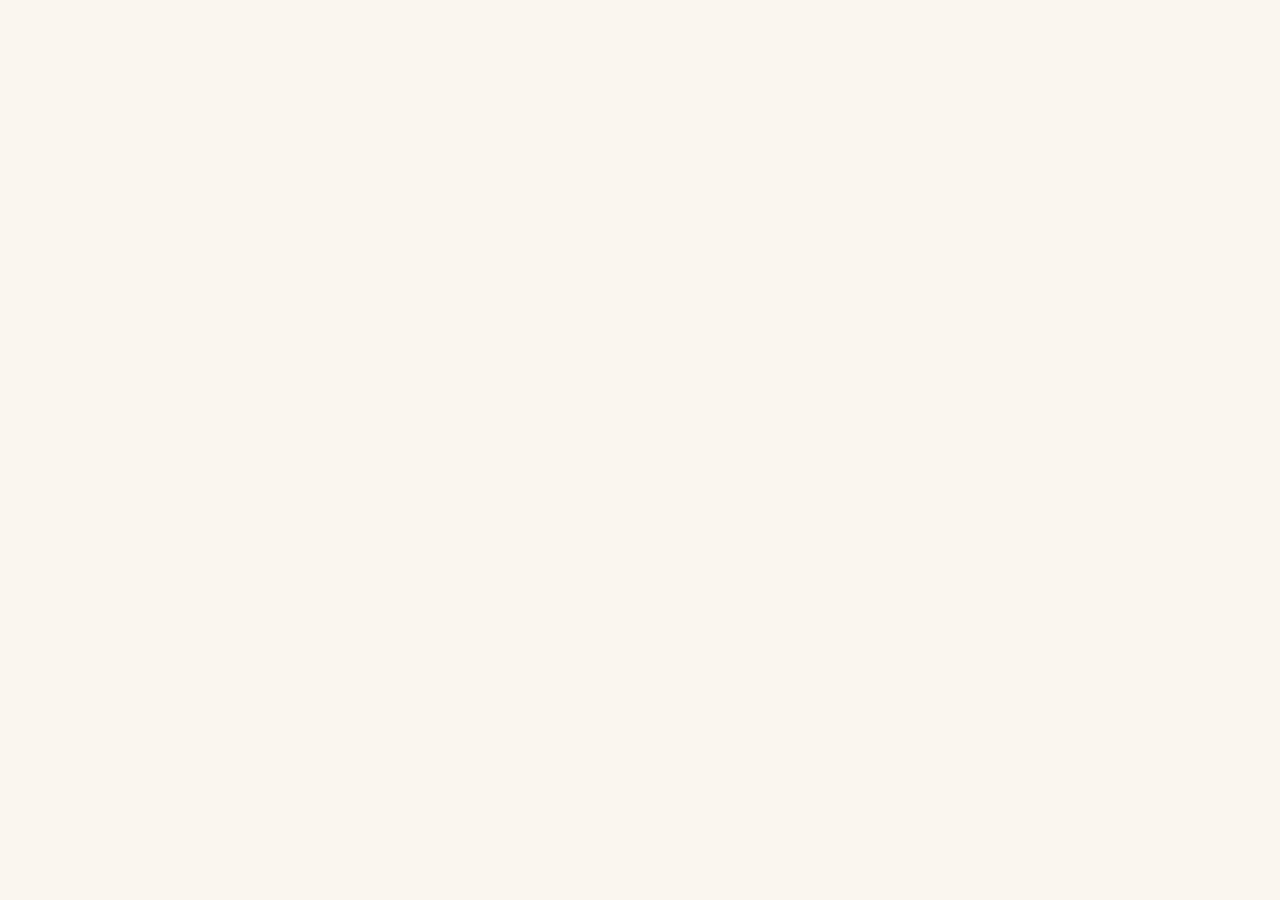
==== commit 64582126: "Update and rename lending.html to index.html" ====
--- a/index.html
+++ b/index.html
@@ -1,385 +1,36 @@
 <!DOCTYPE html>
 <html lang="ru">
 <head>
-<meta charset="UTF-8">
-<meta name="viewport" content="width=device-width, initial-scale=1.0">
-<title>EduPath — Найди свой университет</title>
-<link rel="preconnect" href="https://fonts.googleapis.com">
-<link href="https://fonts.googleapis.com/css2?family=Fraunces:opsz,wght@9..144,400;9..144,500;9..144,600;9..144,700&family=Work+Sans:wght@400;500;600;700&display=swap" rel="stylesheet">
-<style>
-  :root{
-    --cream:#F7EFE1; --cream-deep:#EFE1C6; --paper:#FBF6EC;
-    --espresso:#2B1B10; --bark:#5A3B26; --clay:#8C5A34;
-    --caramel:#C79256; --sand:#D9BD93;
-    --text-main:#2B1B10; --text-muted:#7A6552;
-    --line:rgba(43,27,16,0.14);
-    --ease:cubic-bezier(0.22, 1, 0.36, 1);
-  }
-  *{ box-sizing:border-box; margin:0; padding:0; }
-  html{ scroll-behavior:smooth; }
-  body{ font-family:'Work Sans', sans-serif; background:var(--cream); color:var(--text-main); line-height:1.5; -webkit-font-smoothing:antialiased; overflow-x:hidden; }
-  h1,h2,h3{ font-family:'Fraunces', serif; }
-  a{ text-decoration:none; color:inherit; }
-  button{ font-family:inherit; cursor:pointer; border:none; background:none; appearance:none; }
-  .wrap{ max-width:1200px; margin:0 auto; padding:0 64px; }
+    <meta charset="UTF-8">
+    <meta name="viewport" content="width=device-width, initial-scale=1.0">
+    <title>EduPath — Найди свой университет</title>
+    <link rel="preconnect" href="https://fonts.googleapis.com">
+    <link rel="preconnect" href="https://fonts.gstatic.com" crossorigin>
+    <!-- Подключаем дорогие шрифты: Playfair Display для заголовков и Inter для текста -->
+    <link href="https://fonts.googleapis.com/css2?family=Inter:wght@300;400;500&family=Playfair+Display:ital,wght@0,400;0,600;0,700;1,400&display=swap" rel="stylesheet">
+    <style>
+        :root {
+            --bg-cream: #faf6ef; /* Светло-бежевый фон */
+            --text-dark: #2e231b; /* Темно-коричневый */
+            --text-muted: #6a5a4e;
+            --accent-brown: #7a4e2d; /* Коричневый для кнопок */
+            --dark-bg: #2a211b; /* Темный фон для блоков */
+            --line-color: #dcd1c4; /* Цвет линий */
+        }
 
-  /* NAV */
-  header{ background:var(--paper); border-bottom:1px solid var(--line); position:relative; z-index:5; }
-  nav.wrap{ display:flex; align-items:center; justify-content:space-between; height:84px; position:relative; }
-  .logo{ display:flex; align-items:center; gap:12px; font-family:'Fraunces', serif; font-weight:600; font-size:26px; color:var(--espresso); letter-spacing:-0.01em; transition:transform .3s var(--ease); }
-  .logo:hover{ transform: scale(1.02); }
-  .logo svg{ width:38px; height:38px; flex-shrink:0; transition:transform .6s var(--ease); }
-  .logo:hover svg{ transform: rotate(90deg); }
-  .nav-links{ display:flex; align-items:center; gap:8px; }
-  .nav-links a{ font-size:15px; color:var(--text-muted); padding:10px 18px; border-radius:8px; transition:background .15s ease, color .15s ease; }
-  .nav-links a:hover{ color:var(--espresso); background:var(--cream-deep); }
-  .nav-links a.active{ background:var(--espresso); color:var(--paper); }
-  .nav-right{ display:flex; align-items:center; gap:14px; }
-  .btn-login{ background:var(--clay); color:var(--paper); padding:10px 22px; border-radius:20px; font-size:14px; font-weight:500; transition:background .15s ease, transform .2s var(--ease); }
-  .btn-login:hover{ background:var(--bark); transform:translateY(-1px); }
-  .icon-btn{ width:38px; height:38px; display:flex; align-items:center; justify-content:center; color:var(--text-muted); background:transparent; border-radius:50%; transition:background .15s ease, color .15s ease; }
-  .icon-btn:hover{ background:var(--cream-deep); color:var(--espresso); }
+        * { margin: 0; padding: 0; box-sizing: border-box; }
 
-  .lang-dropdown{ position:relative; }
-  .lang-menu{ position:absolute; top:calc(100% + 10px); right:0; background:var(--paper); border:1px solid var(--line); border-radius:12px; padding:6px; min-width:150px; box-shadow:0 16px 32px -14px rgba(43,27,16,0.3); opacity:0; visibility:hidden; transform:translateY(-6px); transition:opacity .15s, transform .15s, visibility .15s; z-index:30; }
-  .lang-menu.open{ opacity:1; visibility:visible; transform:translateY(0); }
-  .lang-option{ display:block; width:100%; text-align:left; background:none; padding:10px 12px; font-size:14px; color:var(--text-muted); border-radius:8px; }
-  .lang-option:hover{ background:var(--cream-deep); color:var(--espresso); }
-  .lang-option.active{ background:var(--cream-deep); color:var(--espresso); font-weight:600; }
+        body {
+            background-color: var(--bg-cream);
+            color: var(--text-dark);
+            font-family: 'Inter', sans-serif;
+            line-height: 1.6;
+            overflow-x: hidden;
+        }
 
-  /* ======= ANIMATIONS ======= */
-  @keyframes fadeUp {
-    from { opacity: 0; transform: translateY(24px); filter: blur(4px); }
-    to { opacity: 1; transform: translateY(0); filter: blur(0); }
-  }
-  @keyframes floatY {
-    0%, 100% { transform: translateY(0) rotate(var(--rot, 0deg)); }
-    50% { transform: translateY(-12px) rotate(var(--rot, 0deg)); }
-  }
-  @keyframes radarPing {
-    0% { transform: scale(0.8); opacity: 0.8; }
-    100% { transform: scale(2.5); opacity: 0; }
-  }
-  @keyframes lineDraw {
-    from { stroke-dashoffset: 1000; }
-    to { stroke-dashoffset: 0; }
-  }
-  @keyframes arrowNudge {
-    0% { transform: translateX(0); }
-    50% { transform: translateX(4px); }
-    100% { transform: translateX(0); }
-  }
+        h1, h2, h3, .serif {
+            font-family: 'Playfair Display', serif;
+            font-weight: 600;
+            line-height: 1.15;
+        }
 
-  /* Apply entry animation */
-  .fade-item { animation: fadeUp .9s var(--ease) both; }
-  .delay-1 { animation-delay: .1s; }
-  .delay-2 { animation-delay: .2s; }
-  .delay-3 { animation-delay: .3s; }
-  .delay-4 { animation-delay: .4s; }
-
-  /* HERO */
-  .hero{ position:relative; overflow:hidden; background:var(--cream); }
-  .decor-icon{ position:absolute; pointer-events:none; stroke:var(--sand); fill:none; z-index:0; animation: floatY 7s ease-in-out infinite; }
-  .how .decor-icon{ stroke:rgba(247,239,225,0.5); }
-  
-  .hero-grid{ position:relative; display:grid; grid-template-columns:1.05fr 0.95fr; align-items:center; gap:64px; padding:104px 0 56px; }
-  .eyebrow{ display:inline-flex; align-items:center; gap:8px; font-size:14px; color:var(--clay); font-weight:600; margin-bottom:22px; }
-  .eyebrow::before{ content:""; width:22px; height:1.5px; background:var(--clay); display:inline-block; }
-  .hero-title{ font-size:52px; line-height:1.08; font-weight:600; color:var(--espresso); letter-spacing:-0.01em; max-width:600px; }
-  .hero-title em{ font-style:italic; color:var(--clay); }
-  .hero-sub{ margin-top:26px; font-size:17px; color:var(--text-muted); max-width:460px; line-height:1.65; }
-  .cta{ margin-top:38px; display:inline-flex; align-items:center; gap:12px; background:var(--espresso); color:var(--paper); padding:17px 30px; border-radius:10px; font-size:15px; font-weight:500; box-shadow:0 10px 24px -10px rgba(43,27,16,0.45); transition:transform .25s var(--ease), background .25s var(--ease), box-shadow .25s var(--ease); }
-  .cta:hover{ background:var(--bark); transform:translateY(-3px); box-shadow:0 14px 28px -10px rgba(43,27,16,0.5); }
-  .cta:hover svg{ animation: arrowNudge 1s infinite; }
-  .cta svg{ width:16px; height:16px; transition: transform .2s; }
-  
-  .hero-note{ margin-top:20px; font-size:13.5px; color:var(--text-muted); }
-  .hero-art{ display:flex; align-items:center; justify-content:center; position:relative; }
-  .hero-art svg{ width:100%; max-width:460px; height:auto; }
-  
-  /* Radar Animations */
-  .radar-line { stroke-dasharray: 1000; stroke-dashoffset: 1000; animation: lineDraw 2s var(--ease) forwards 0.5s; }
-  .pulse-center { animation: pulseCenter 3s ease-in-out infinite; transform-origin: center; }
-  @keyframes pulseCenter {
-    0%, 100% { transform: scale(1); opacity: 1; }
-    50% { transform: scale(1.3); opacity: 0.6; }
-  }
-  .ping-circle { transform-origin: center; animation: radarPing 3s cubic-bezier(0, 0.2, 0.8, 1) infinite; }
-  .ping-delay-1 { animation-delay: 0.5s; }
-  .ping-delay-2 { animation-delay: 1.2s; }
-  .ping-delay-3 { animation-delay: 1.8s; }
-  .ping-delay-4 { animation-delay: 2.4s; }
-  
-  .compass-needle { transform-origin: 240px 240px; animation: needleWobble 6s ease-in-out infinite; }
-  @keyframes needleWobble {
-    0%, 100% { transform: rotate(0deg); }
-    25% { transform: rotate(4deg); }
-    75% { transform: rotate(-4deg); }
-  }
-
-  .seam-grid{ display:grid; grid-template-columns:0.42fr 0.58fr; gap:28px; align-items:start; }
-  .seam-top{ padding:0 0 18px; }
-  .seam-bottom{ padding:16px 0 0; }
-  .seam-quote{ font-family:'Fraunces', serif; font-size:30px; font-weight:600; line-height:1.3; letter-spacing:-0.01em; }
-  .seam-top .seam-quote{ color:var(--espresso); }
-  .seam-bottom .seam-quote{ color:var(--paper); }
-  .seam-desc{ font-size:15px; line-height:1.75; max-width:540px; padding-top:6px; }
-  .seam-top .seam-desc{ color:var(--text-muted); }
-  .seam-bottom .seam-desc{ color:var(--sand); }
-
-  /* HOW */
-  .how{ background:var(--espresso); color:var(--paper); padding:0 0 84px; position:relative; overflow:hidden; }
-  .how-head{ display:flex; align-items:baseline; justify-content:space-between; margin-top:56px; margin-bottom:52px; flex-wrap:wrap; gap:16px; }
-  .how-head h2{ font-size:32px; font-weight:600; letter-spacing:-0.01em; }
-  .how-head p{ color:var(--sand); font-size:15px; max-width:320px; }
-  .steps{ display:grid; grid-template-columns:repeat(3, 1fr); gap:0; }
-  .step{ padding:0 40px; border-left:1px solid rgba(247,239,225,0.14); transition: transform .3s var(--ease); }
-  .step:hover{ transform: translateY(-4px); }
-  .step:first-child{ padding-left:0; border-left:none; }
-  .step-num{ font-family:'Fraunces', serif; font-size:15px; color:var(--caramel); display:flex; align-items:center; gap:10px; margin-bottom:18px; }
-  .step-num::before{ content:""; width:28px; height:1px; background:var(--caramel); transition: width .3s var(--ease); }
-  .step:hover .step-num::before{ width:40px; }
-  .step h3{ font-size:19px; font-weight:500; margin-bottom:10px; }
-  .step p{ font-size:14.5px; color:var(--sand); line-height:1.6; }
-
-  footer{ background:var(--cream-deep); padding:22px 0; text-align:center; font-size:13px; color:var(--text-muted); }
-
-  /* Scroll reveal utility class added via JS */
-  .reveal { opacity: 0; transform: translateY(30px); transition: opacity .8s var(--ease), transform .8s var(--ease); }
-  .reveal.active { opacity: 1; transform: translateY(0); }
-
-  @media (max-width: 1120px){
-    .wrap{ padding:0 40px; }
-    .hero-grid{ gap:44px; padding:84px 0 76px; }
-    .hero-title{ font-size:44px; }
-    .decor-icon{ opacity:.7; }
-  }
-  @media (max-width: 900px){
-    .decor-icon{ display:none; }
-    .hero-grid{ grid-template-columns:1fr; gap:36px; padding:56px 0 48px; }
-    .hero-title{ font-size:36px; max-width:100%; }
-    .hero-sub{ max-width:100%; }
-    .hero-art{ order:-1; margin-bottom:4px; }
-    .hero-art svg{ max-width:320px; }
-    .steps{ grid-template-columns:1fr; gap:32px; }
-    .step{ padding-left:0; border-left:none; }
-    .wrap{ padding:0 26px; }
-    .how-head{ flex-direction:column; align-items:flex-start; }
-    .how{ padding:0 0 64px; }
-    .how-head{ margin-top:44px; }
-    .seam-grid{ grid-template-columns:1fr; gap:14px; }
-    .seam-quote{ font-size:25px; }
-    .seam-top{ padding:0 0 16px; }
-    .seam-bottom{ padding:16px 0 0; }
-  }
-  @media (max-width: 480px){
-    .wrap{ padding:0 18px; }
-    nav.wrap{ height:72px; }
-    .nav-right{ gap:8px; }
-    .logo{ font-size:21px; gap:9px; }
-    .logo svg{ width:30px; height:30px; }
-    .eyebrow{ font-size:13px; }
-    .hero-title{ font-size:29px; }
-    .hero-sub{ font-size:15px; }
-    .hero-note{ font-size:13px; }
-    .cta{ width:100%; justify-content:center; padding:15px 22px; }
-    .btn-login{ padding:9px 15px; font-size:13px; }
-    .hero-art svg{ max-width:250px; }
-    .lang-menu{ right:-14px; min-width:140px; }
-    .how-head h2{ font-size:25px; }
-    .step h3{ font-size:18px; }
-  }
-</style>
-</head>
-<body>
-
-<header>
-  <nav class="wrap">
-    <a href="index.html" class="logo">
-      <svg viewBox="0 0 40 40" fill="none">
-        <circle cx="20" cy="20" r="18" stroke="#5A3B26" stroke-width="2"/>
-        <path d="M27 13 L18 18 L13 27 L22 22 Z" fill="#C79256"/>
-        <circle cx="20" cy="20" r="2.4" fill="#2B1B10"/>
-      </svg>
-      EduPath
-    </a>
-    <div class="nav-links">
-      <a href="index.html" class="active" data-i18n="nav_home">Главная</a>
-      <a href="universities.html" data-i18n="nav_universities">Университеты</a>
-      <a href="profile.html" data-i18n="nav_profile">Профиль</a>
-      <a href="fanzone.html" data-i18n="nav_fanzone">🤡 Fun Zone</a>
-      <a href="team.html" data-i18n="nav_team">О нашей команде</a>
-    </div>
-    <div class="nav-right">
-      <div class="lang-dropdown">
-        <button type="button" class="icon-btn" id="langBtn" aria-haspopup="true" aria-expanded="false" aria-label="Сменить язык">
-          <svg viewBox="0 0 24 24" fill="none" stroke="currentColor" stroke-width="1.6" width="19" height="19"><circle cx="12" cy="12" r="9.5"/><path d="M2.5 12h19M12 2.5c2.6 2.7 4 6 4 9.5s-1.4 6.8-4 9.5c-2.6-2.7-4-6-4-9.5s1.4-6.8 4-9.5z"/></svg>
-        </button>
-        <div class="lang-menu" id="langMenu" role="menu">
-          <button type="button" class="lang-option active" data-lang="ru" role="menuitem">Русский</button>
-          <button type="button" class="lang-option" data-lang="en" role="menuitem">English</button>
-          <button type="button" class="lang-option" data-lang="zh" role="menuitem">中文</button>
-          <button type="button" class="lang-option" data-lang="kk" role="menuitem">Қазақша</button>
-          <button type="button" class="lang-option" data-lang="ky" role="menuitem">Кыргызча</button>
-        </div>
-      </div>
-      <a href="#" class="btn-login" data-auth-open="register" data-i18n="nav_login">Войти</a>
-    </div>
-  </nav>
-</header>
-
-<section class="hero">
-  <!-- 背景浮动图标，通过 style 里的 --rot 设置基础旋转角，加 floatY 动画 -->
-  <svg class="decor-icon" style="top:8%; left:4.5%; width:30px; height:30px; opacity:.5; --rot: -8deg; animation-delay: 0s;" viewBox="0 0 24 24" stroke-width="1.4"><circle cx="12" cy="8" r="4"/><path d="M4 21c0-4 3.6-7 8-7s8 3 8 7"/></svg>
-  <svg class="decor-icon" style="top:36%; left:2%; width:26px; height:26px; opacity:.4; --rot: 6deg; animation-delay: 0.5s;" viewBox="0 0 24 24" stroke-width="1.4"><rect x="4" y="4" width="16" height="16" rx="1.5"/><path d="M9 4v16M15 4v16"/></svg>
-  <svg class="decor-icon" style="top:80%; left:15%; width:28px; height:28px; opacity:.45; --rot: -4deg; animation-delay: 1.2s;" viewBox="0 0 24 24" stroke-width="1.4"><path d="M12 21c4-3 7-6 7-10a7 7 0 10-14 0c0 4 3 7 7 10z"/><circle cx="12" cy="11" r="2.2"/></svg>
-  <svg class="decor-icon" style="top:6%; left:47%; width:24px; height:24px; opacity:.35; --rot: 10deg; animation-delay: 1.8s;" viewBox="0 0 24 24" stroke-width="1.4"><path d="M4 19V6a2 2 0 012-2h9l5 5v10a2 2 0 01-2 2H6a2 2 0 01-2-2z"/><path d="M15 4v5h5"/></svg>
-  <svg class="decor-icon" style="top:10%; right:6%; width:32px; height:32px; opacity:.4; --rot: -10deg; animation-delay: 2.4s;" viewBox="0 0 24 24" stroke-width="1.4"><rect x="3" y="7" width="18" height="13" rx="1.5"/><path d="M8 7V5a2 2 0 012-2h4a2 2 0 012 2v2"/></svg>
-  <svg class="decor-icon" style="top:58%; right:3%; width:26px; height:26px; opacity:.4; --rot: 5deg; animation-delay: 0.8s;" viewBox="0 0 24 24" stroke-width="1.4"><path d="M12 4L3 8l9 4 9-4-9-4z"/><path d="M6 10v6c0 1.5 2.7 3 6 3s6-1.5 6-3v-6"/></svg>
-  <svg class="decor-icon" style="bottom:6%; right:18%; width:26px; height:26px; opacity:.4; --rot: -6deg; animation-delay: 1.5s;" viewBox="0 0 24 24" stroke-width="1.4"><rect x="4" y="4" width="16" height="16" rx="1.5"/><path d="M9 4v16M15 4v16"/></svg>
-  <svg class="decor-icon" style="bottom:4%; left:44%; width:22px; height:22px; opacity:.35; --rot: 4deg; animation-delay: 2.1s;" viewBox="0 0 24 24" stroke-width="1.4"><path d="M12 21c4-3 7-6 7-10a7 7 0 10-14 0c0 4 3 7 7 10z"/><circle cx="12" cy="11" r="2.2"/></svg>
-
-  <div class="wrap hero-grid">
-    <div>
-      <div class="eyebrow fade-item delay-1" data-i18n="home_eyebrow">Тест на подбор университета</div>
-      <h1 class="hero-title fade-item delay-2"><span data-i18n="home_title_pre">Пройди тест — и найди </span><em data-i18n="home_title_em">свой</em><span data-i18n="home_title_post"> университет</span></h1>
-      <p class="hero-sub fade-item delay-3" data-i18n="home_sub">Подбор направлений и вузов по твоим предпочтениям, результатам тестов и бюджету.</p>
-      <a href="test.html" class="cta fade-item delay-4">
-        <span data-i18n="home_cta">Начать поиск университетов</span>
-        <svg viewBox="0 0 24 24" fill="none" stroke="currentColor" stroke-width="2"><path d="M5 12h14M13 6l6 6-6 6"/></svg>
-      </a>
-      <p class="hero-note fade-item delay-4" data-i18n="home_note">На основе специального ИИ поймём, какой университет может вам подойти</p>
-    </div>
-
-    <div class="hero-art fade-item delay-2">
-      <svg viewBox="0 0 480 480" fill="none">
-        <!-- 外圈虚线 -->
-        <circle cx="240" cy="240" r="178" stroke="#D9BD93" stroke-width="1.4" stroke-dasharray="2 7" class="radar-line"/>
-        <!-- 内圈实线 -->
-        <circle cx="240" cy="240" r="140" stroke="#8C5A34" stroke-width="1.6" class="radar-line" style="animation-delay: 0.7s;"/>
-        
-        <g stroke="#5A3B26" stroke-width="1.4">
-          <line x1="240" y1="70" x2="240" y2="94"/>
-          <line x1="240" y1="386" x2="240" y2="410"/>
-          <line x1="70" y1="240" x2="94" y2="240"/>
-          <line x1="386" y1="240" x2="410" y2="240"/>
-        </g>
-        
-        <text x="240" y="60" text-anchor="middle" font-family="Work Sans" font-size="13" fill="#5A3B26" font-weight="600">N</text>
-        <text x="240" y="430" text-anchor="middle" font-family="Work Sans" font-size="13" fill="#5A3B26" font-weight="600">S</text>
-        <text x="52" y="245" text-anchor="middle" font-family="Work Sans" font-size="13" fill="#5A3B26" font-weight="600">W</text>
-        <text x="428" y="245" text-anchor="middle" font-family="Work Sans" font-size="13" fill="#5A3B26" font-weight="600">E</text>
-        
-        <!-- 指针摇晃 -->
-        <g class="compass-needle">
-          <path d="M240 240 L280 165 L255 240 Z" fill="#2B1B10"/>
-          <path d="M240 240 L200 315 L225 240 Z" fill="#C79256"/>
-        </g>
-        
-        <!-- 中心脉冲 -->
-        <circle cx="240" cy="240" r="7" fill="#FBF6EC" stroke="#2B1B10" stroke-width="2" class="pulse-center"/>
-        
-        <!-- 雷达射线与城市点的波浪 -->
-        <g stroke="#8C5A34" stroke-width="1.2" stroke-dasharray="3 5" class="radar-line" style="animation-delay: 1s;">
-          <path d="M240 240 L120 120"/>
-          <path d="M240 240 L370 130"/>
-          <path d="M240 240 L340 360"/>
-          <path d="M240 240 L130 345"/>
-        </g>
-        
-        <!-- 城市点 + 扩散波纹 -->
-        <!-- Seoul -->
-        <circle cx="120" cy="120" r="5" fill="#5A3B26"/>
-        <circle cx="120" cy="120" r="5" fill="none" stroke="#5A3B26" stroke-width="1.5" class="ping-circle ping-delay-1"/>
-        
-        <!-- Berlin -->
-        <circle cx="370" cy="130" r="5" fill="#5A3B26"/>
-        <circle cx="370" cy="130" r="5" fill="none" stroke="#5A3B26" stroke-width="1.5" class="ping-circle ping-delay-2"/>
-        
-        <!-- Boston -->
-        <circle cx="340" cy="360" r="5" fill="#5A3B26"/>
-        <circle cx="340" cy="360" r="5" fill="none" stroke="#5A3B26" stroke-width="1.5" class="ping-circle ping-delay-3"/>
-        
-        <!-- Shanghai -->
-        <circle cx="130" cy="345" r="5" fill="#5A3B26"/>
-        <circle cx="130" cy="345" r="5" fill="none" stroke="#5A3B26" stroke-width="1.5" class="ping-circle ping-delay-4"/>
-
-        <text x="120" y="104" text-anchor="middle" font-family="Work Sans" font-size="12" fill="#7A6552" data-i18n="city_seoul">Сеул</text>
-        <text x="370" y="114" text-anchor="middle" font-family="Work Sans" font-size="12" fill="#7A6552" data-i18n="city_berlin">Берлин</text>
-        <text x="340" y="382" text-anchor="middle" font-family="Work Sans" font-size="12" fill="#7A6552" data-i18n="city_boston">Бостон</text>
-        <text x="130" y="367" text-anchor="middle" font-family="Work Sans" font-size="12" fill="#7A6552" data-i18n="city_shanghai">Шанхай</text>
-      </svg>
-    </div>
-  </div>
-
-  <div class="wrap seam-top reveal">
-    <div class="seam-grid">
-      <p class="seam-quote" data-i18n="home_quote_top">«С нами —</p>
-      <p class="seam-desc" data-i18n="home_seam_desc_top">Помимо учебных показателей нам важно, в какой среде хочет жить абитуриент.</p>
-    </div>
-  </div>
-</section>
-
-<section class="how">
-  <svg class="decor-icon" style="top:10%; right:8%; width:30px; height:30px; opacity:.5; --rot: 8deg; animation-delay: 0.3s;" viewBox="0 0 24 24" stroke-width="1.4"><path d="M12 21c4-3 7-6 7-10a7 7 0 10-14 0c0 4 3 7 7 10z"/><circle cx="12" cy="11" r="2.2"/></svg>
-  <svg class="decor-icon" style="bottom:12%; left:4%; width:34px; height:34px; opacity:.5; --rot: -6deg; animation-delay: 1s;" viewBox="0 0 24 24" stroke-width="1.4"><circle cx="12" cy="8" r="4"/><path d="M4 21c0-4 3.6-7 8-7s8 3 8 7"/></svg>
-  <svg class="decor-icon" style="top:14%; left:36%; width:22px; height:22px; opacity:.4; --rot: 10deg; animation-delay: 1.8s;" viewBox="0 0 24 24" stroke-width="1.4"><path d="M4 19V6a2 2 0 012-2h9l5 5v10a2 2 0 01-2 2H6a2 2 0 01-2-2z"/><path d="M15 4v5h5"/></svg>
-  
-  <div class="wrap seam-bottom reveal">
-    <div class="seam-grid">
-      <p class="seam-quote" data-i18n="home_quote_bottom">комфортнее, практичнее, эффективнее»</p>
-      <p class="seam-desc" data-i18n="home_seam_desc_bottom">Мы рекомендуем только те университеты, которые подходят тебе по-настоящему хорошо.</p>
-    </div>
-  </div>
-  
-  <div class="wrap">
-    <div class="how-head reveal">
-      <h2 data-i18n="home_how_title">Как это работает</h2>
-      <p data-i18n="home_how_sub">Три шага от первого вопроса до списка подходящих университетов.</p>
-    </div>
-    <div class="steps">
-      <div class="step reveal delay-1">
-        <div class="step-num">01</div>
-        <h3 data-i18n="home_step1_title">Личные данные</h3>
-        <p data-i18n="home_step1_desc">Твои интересы, увлечения и предпочтения по стране, климату и формату обучения.</p>
-      </div>
-      <div class="step reveal delay-2">
-        <div class="step-num">02</div>
-        <h3 data-i18n="home_step2_title">Показатели</h3>
-        <p data-i18n="home_step2_desc">Оценки, результаты экзаменов (SAT, IELTS и др.) и ориентировочный бюджет.</p>
-      </div>
-      <div class="step reveal delay-3">
-        <div class="step-num">03</div>
-        <h3 data-i18n="home_step3_title">Результаты теста</h3>
-        <p data-i18n="home_step3_desc">Список университетов, которые подходят тебе больше всего, с пояснениями и советами.</p>
-      </div>
-    </div>
-  </div>
-</section>
-
-<footer data-i18n="home_footer">
-  EduPath © 2026. Все права защищены
-</footer>
-
-<script src="i18n.js"></script>
-<script src="auth.js"></script>
-<script>
-  // 监听滚动，实现元素进场动画 (Intersection Observer)
-  document.addEventListener("DOMContentLoaded", () => {
-    const observer = new IntersectionObserver((entries) => {
-      entries.forEach(entry => {
-        if (entry.isIntersecting) {
-          entry.target.classList.add("active");
-          // 一旦进场就可以停止观察
-          observer.unobserve(entry.target);
-        }
-      });
-    }, { threshold: 0.15 });
-
-    document.querySelectorAll(".reveal").forEach(el => {
-      observer.observe(el);
-    });
-  });
-</script>
-</body>
-</html>
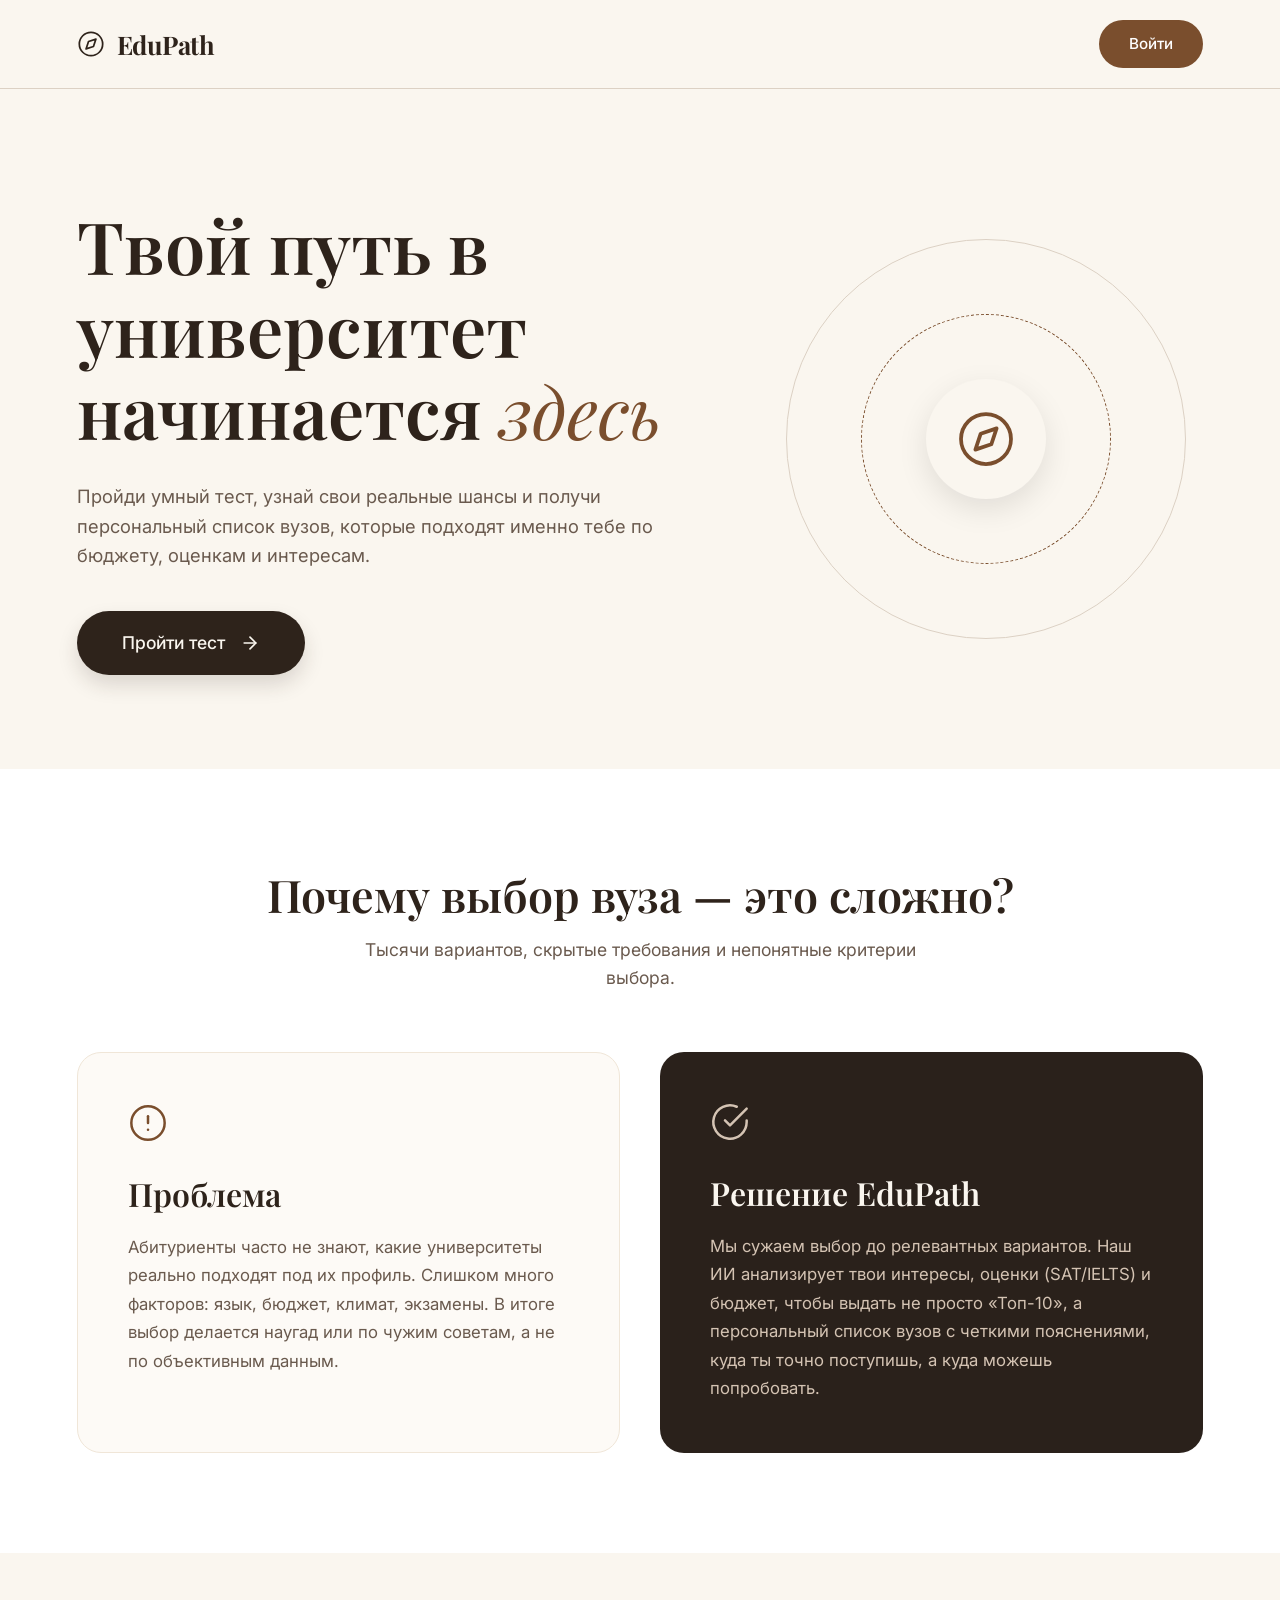
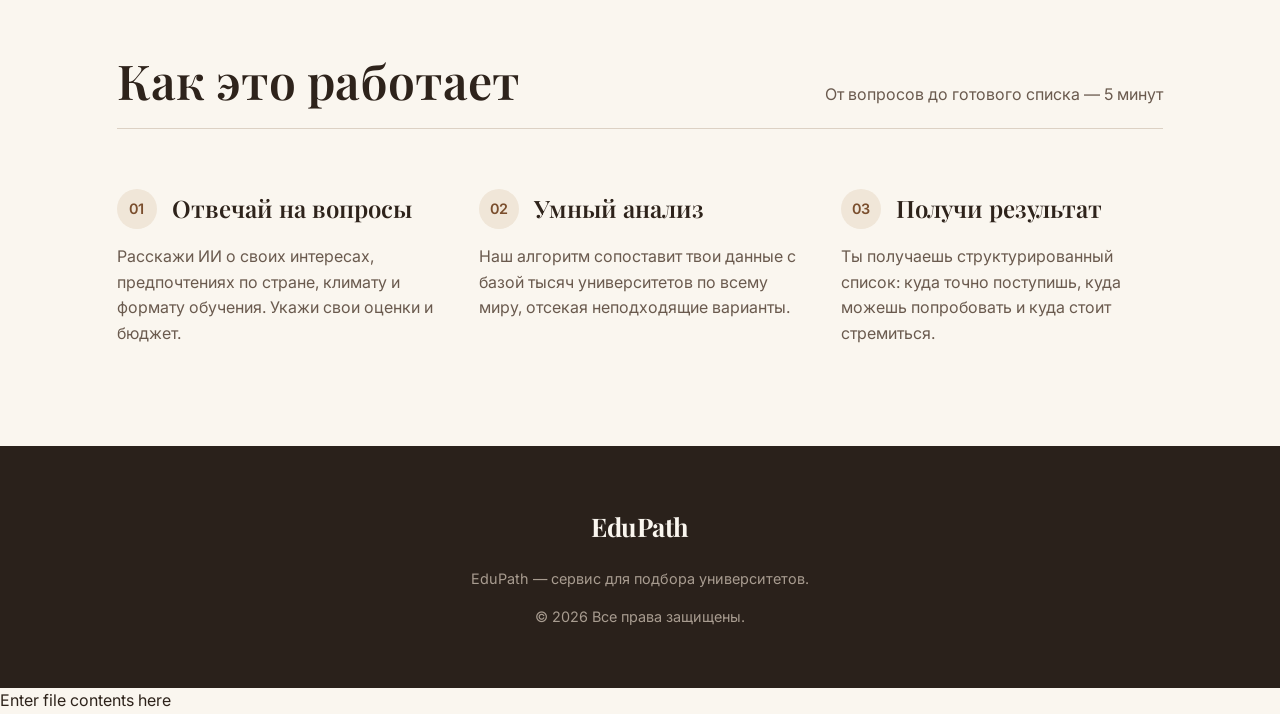
==== commit beaaf3bd: "Update index.html" ====
--- a/index.html
+++ b/index.html
@@ -3,19 +3,19 @@
 <head>
     <meta charset="UTF-8">
     <meta name="viewport" content="width=device-width, initial-scale=1.0">
-    <title>EduPath — Найди свой университет</title>
+    <title>EduPath — Твой путь в университет</title>
     <link rel="preconnect" href="https://fonts.googleapis.com">
     <link rel="preconnect" href="https://fonts.gstatic.com" crossorigin>
-    <!-- Подключаем дорогие шрифты: Playfair Display для заголовков и Inter для текста -->
-    <link href="https://fonts.googleapis.com/css2?family=Inter:wght@300;400;500&family=Playfair+Display:ital,wght@0,400;0,600;0,700;1,400&display=swap" rel="stylesheet">
+    <link href="https://fonts.googleapis.com/css2?family=Inter:wght@300;400;500;600&family=Playfair+Display:ital,wght@0,400;0,600;0,700;1,400&display=swap" rel="stylesheet">
     <style>
         :root {
-            --bg-cream: #faf6ef; /* Светло-бежевый фон */
-            --text-dark: #2e231b; /* Темно-коричневый */
+            --bg-cream: #faf6ef;
+            --text-dark: #2e231b;
             --text-muted: #6a5a4e;
-            --accent-brown: #7a4e2d; /* Коричневый для кнопок */
-            --dark-bg: #2a211b; /* Темный фон для блоков */
-            --line-color: #dcd1c4; /* Цвет линий */
+            --accent-brown: #7a4e2d;
+            --accent-light: #f0e6d8;
+            --dark-bg: #2a211b;
+            --line-color: #dcd1c4;
         }
 
         * { margin: 0; padding: 0; box-sizing: border-box; }
@@ -34,3 +34,348 @@
             line-height: 1.15;
         }
 
+        /* --- Шапка (Только Лого и Войти) --- */
+        header {
+            display: flex;
+            justify-content: space-between;
+            align-items: center;
+            padding: 20px 6%;
+            border-bottom: 1px solid var(--line-color);
+            position: sticky;
+            top: 0;
+            background-color: rgba(250, 246, 239, 0.95);
+            backdrop-filter: blur(10px);
+            z-index: 100;
+        }
+
+        .logo {
+            display: flex;
+            align-items: center;
+            gap: 12px;
+            font-family: 'Playfair Display', serif;
+            font-size: 1.6rem;
+            font-weight: 700;
+            letter-spacing: -0.5px;
+        }
+
+        .btn-login {
+            background-color: var(--accent-brown);
+            color: white;
+            padding: 12px 30px;
+            border-radius: 30px;
+            text-decoration: none;
+            font-size: 0.95rem;
+            font-weight: 500;
+            transition: all 0.3s ease;
+        }
+        .btn-login:hover { 
+            background-color: #5c3720; 
+            transform: translateY(-1px);
+        }
+
+        /* --- Главный экран (Hero) --- */
+        .hero {
+            display: grid;
+            grid-template-columns: 1.2fr 0.8fr;
+            gap: 40px;
+            padding: 100px 6% 80px;
+            max-width: 1400px;
+            margin: 0 auto;
+            align-items: center;
+        }
+
+        .hero-text h1 {
+            font-size: 4.5rem;
+            margin-bottom: 30px;
+            color: var(--text-dark);
+        }
+        .hero-text h1 em {
+            font-style: italic;
+            color: var(--accent-brown);
+            font-weight: 400;
+        }
+
+        .hero-text p {
+            font-size: 1.15rem;
+            color: var(--text-muted);
+            margin-bottom: 40px;
+            max-width: 90%;
+        }
+
+        .btn-main {
+            background-color: var(--text-dark);
+            color: var(--bg-cream);
+            padding: 18px 45px;
+            border-radius: 40px;
+            text-decoration: none;
+            font-size: 1.1rem;
+            font-weight: 500;
+            display: inline-flex;
+            align-items: center;
+            gap: 15px;
+            transition: 0.3s;
+            box-shadow: 0 10px 20px rgba(46, 35, 27, 0.15);
+        }
+        .btn-main:hover {
+            background-color: var(--accent-brown);
+            transform: translateY(-3px);
+            box-shadow: 0 15px 25px rgba(122, 78, 45, 0.2);
+        }
+
+        /* Визуальная часть справа */
+        .hero-visual {
+            position: relative;
+            height: 500px;
+            display: flex;
+            align-items: center;
+            justify-content: center;
+        }
+        .visual-circle-big {
+            width: 400px;
+            height: 400px;
+            border: 1px solid var(--line-color);
+            border-radius: 50%;
+            position: absolute;
+        }
+        .visual-circle-small {
+            width: 250px;
+            height: 250px;
+            border: 1px dashed var(--accent-brown);
+            border-radius: 50%;
+            position: absolute;
+            animation: spin 30s linear infinite;
+        }
+        @keyframes spin { 100% { transform: rotate(360deg); } }
+        
+        .visual-compass {
+            width: 120px;
+            height: 120px;
+            background-color: var(--bg-cream);
+            border-radius: 50%;
+            display: flex;
+            align-items: center;
+            justify-content: center;
+            box-shadow: 0 10px 30px rgba(0,0,0,0.1);
+            z-index: 2;
+            color: var(--accent-brown);
+        }
+
+        /* --- Блок Проблема и Решение --- */
+        .problem-solution {
+            background-color: white;
+            padding: 100px 6%;
+        }
+        .ps-container {
+            max-width: 1200px;
+            margin: 0 auto;
+        }
+        .ps-header {
+            text-align: center;
+            margin-bottom: 60px;
+        }
+        .ps-header h2 {
+            font-size: 2.8rem;
+            margin-bottom: 15px;
+        }
+        .ps-header p {
+            color: var(--text-muted);
+            font-size: 1.1rem;
+            max-width: 600px;
+            margin: 0 auto;
+        }
+
+        .cards-grid {
+            display: grid;
+            grid-template-columns: 1fr 1fr;
+            gap: 40px;
+        }
+
+        .ps-card {
+            padding: 50px;
+            border-radius: 24px;
+            position: relative;
+            overflow: hidden;
+        }
+        .card-problem {
+            background-color: #fdfaf6;
+            border: 1px solid #f0e6d8;
+        }
+        .card-solution {
+            background-color: var(--dark-bg);
+            color: white;
+        }
+        .ps-card h3 {
+            font-size: 2rem;
+            margin-bottom: 20px;
+        }
+        .card-solution h3 { color: var(--bg-cream); }
+        
+        .ps-card p {
+            font-size: 1.05rem;
+            line-height: 1.7;
+        }
+        .card-problem p { color: var(--text-muted); }
+        .card-solution p { color: #d4c3b3; }
+
+        .ps-card .icon {
+            margin-bottom: 25px;
+            color: var(--accent-brown);
+        }
+        .card-solution .icon { color: #d4c3b3; }
+
+        /* --- Как это работает (Шаги) --- */
+        .steps-section {
+            padding: 100px 6%;
+            max-width: 1200px;
+            margin: 0 auto;
+        }
+        .steps-header {
+            display: flex;
+            justify-content: space-between;
+            align-items: flex-end;
+            margin-bottom: 60px;
+            border-bottom: 1px solid var(--line-color);
+            padding-bottom: 20px;
+        }
+        .steps-header h2 { font-size: 3rem; }
+        
+        .steps-grid {
+            display: grid;
+            grid-template-columns: repeat(3, 1fr);
+            gap: 40px;
+        }
+        .step h3 {
+            font-size: 1.5rem;
+            margin-bottom: 15px;
+            display: flex;
+            align-items: center;
+            gap: 15px;
+        }
+        .step h3 span {
+            font-family: 'Inter', sans-serif;
+            font-size: 0.9rem;
+            color: var(--accent-brown);
+            background: var(--accent-light);
+            width: 40px; height: 40px;
+            display: flex; align-items: center; justify-content: center;
+            border-radius: 50%;
+        }
+        .step p { color: var(--text-muted); font-size: 1rem; }
+
+        /* --- Подвал --- */
+        footer {
+            background-color: var(--dark-bg);
+            color: #a89c90;
+            text-align: center;
+            padding: 60px 20px;
+            font-size: 0.9rem;
+        }
+
+        /* Адаптив */
+        @media (max-width: 968px) {
+            .hero { grid-template-columns: 1fr; text-align: center; padding-top: 60px; }
+            .hero-text h1 { font-size: 3.5rem; }
+            .hero-text p { margin: 0 auto 40px; }
+            .hero-visual { display: none; }
+            .cards-grid { grid-template-columns: 1fr; }
+            .steps-grid { grid-template-columns: 1fr; }
+            .steps-header { flex-direction: column; align-items: flex-start; gap: 10px; }
+        }
+    </style>
+</head>
+<body>
+
+    <!-- Шапка (Только Логотип и Войти) -->
+    <header>
+        <div class="logo">
+            <svg width="28" height="28" viewBox="0 0 24 24" fill="none" stroke="currentColor" stroke-width="1.5" stroke-linecap="round" stroke-linejoin="round"><circle cx="12" cy="12" r="10"></circle><polygon points="16.24 7.76 14.12 14.12 7.76 16.24 9.88 9.88 16.24 7.76"></polygon></svg>
+            EduPath
+        </div>
+        <!-- Кнопка Войти ведет на страницу авторизации -->
+        <a href="profile.html" class="btn-login">Войти</a>
+    </header>
+
+    <!-- Главный экран -->
+    <section class="hero">
+        <div class="hero-text">
+            <h1>Твой путь в университет начинается <em>здесь</em></h1>
+            <p>Пройди умный тест, узнай свои реальные шансы и получи персональный список вузов, которые подходят именно тебе по бюджету, оценкам и интересам.</p>
+            <!-- Кнопка Пройти тест ведет на основной сайт (app.html) -->
+            <a href="app.html" class="btn-main">
+                Пройти тест
+                <svg width="20" height="20" viewBox="0 0 24 24" fill="none" stroke="currentColor" stroke-width="2" stroke-linecap="round" stroke-linejoin="round"><line x1="5" y1="12" x2="19" y2="12"></line><polyline points="12 5 19 12 12 19"></polyline></svg>
+            </a>
+        </div>
+        <div class="hero-visual">
+            <div class="visual-circle-big"></div>
+            <div class="visual-circle-small"></div>
+            <div class="visual-compass">
+                <svg width="60" height="60" viewBox="0 0 24 24" fill="none" stroke="currentColor" stroke-width="1.5" stroke-linecap="round" stroke-linejoin="round"><circle cx="12" cy="12" r="10"></circle><polygon points="16.24 7.76 14.12 14.12 7.76 16.24 9.88 9.88 16.24 7.76"></polygon></svg>
+            </div>
+        </div>
+    </section>
+
+    <!-- Блок Проблема / Решение -->
+    <section class="problem-solution">
+        <div class="ps-container">
+            <div class="ps-header">
+                <h2>Почему выбор вуза — это сложно?</h2>
+                <p>Тысячи вариантов, скрытые требования и непонятные критерии выбора.</p>
+            </div>
+            
+            <div class="cards-grid">
+                <!-- Карточка проблемы -->
+                <div class="ps-card card-problem">
+                    <div class="icon">
+                        <svg width="40" height="40" viewBox="0 0 24 24" fill="none" stroke="currentColor" stroke-width="1.5" stroke-linecap="round" stroke-linejoin="round"><circle cx="12" cy="12" r="10"></circle><line x1="12" y1="8" x2="12" y2="12"></line><line x1="12" y1="16" x2="12.01" y2="16"></line></svg>
+                    </div>
+                    <h3 class="serif">Проблема</h3>
+                    <p>Абитуриенты часто не знают, какие университеты реально подходят под их профиль. Слишком много факторов: язык, бюджет, климат, экзамены. В итоге выбор делается наугад или по чужим советам, а не по объективным данным.</p>
+                </div>
+
+                <!-- Карточка решения -->
+                <div class="ps-card card-solution">
+                    <div class="icon">
+                        <svg width="40" height="40" viewBox="0 0 24 24" fill="none" stroke="currentColor" stroke-width="1.5" stroke-linecap="round" stroke-linejoin="round"><path d="M22 11.08V12a10 10 0 1 1-5.93-9.14"></path><polyline points="22 4 12 14.01 9 11.01"></polyline></svg>
+                    </div>
+                    <h3 class="serif">Решение EduPath</h3>
+                    <p>Мы сужаем выбор до релевантных вариантов. Наш ИИ анализирует твои интересы, оценки (SAT/IELTS) и бюджет, чтобы выдать не просто «Топ-10», а персональный список вузов с четкими пояснениями, куда ты точно поступишь, а куда можешь попробовать.</p>
+                </div>
+            </div>
+        </div>
+    </section>
+
+    <!-- Как это работает -->
+    <section class="steps-section">
+        <div class="steps-header">
+            <h2 class="serif">Как это работает</h2>
+            <p style="color: var(--text-muted);">От вопросов до готового списка — 5 минут</p>
+        </div>
+        
+        <div class="steps-grid">
+            <div class="step">
+                <h3 class="serif"><span>01</span> Отвечай на вопросы</h3>
+                <p>Расскажи ИИ о своих интересах, предпочтениях по стране, климату и формату обучения. Укажи свои оценки и бюджет.</p>
+            </div>
+            <div class="step">
+                <h3 class="serif"><span>02</span> Умный анализ</h3>
+                <p>Наш алгоритм сопоставит твои данные с базой тысяч университетов по всему миру, отсекая неподходящие варианты.</p>
+            </div>
+            <div class="step">
+                <h3 class="serif"><span>03</span> Получи результат</h3>
+                <p>Ты получаешь структурированный список: куда точно поступишь, куда можешь попробовать и куда стоит стремиться.</p>
+            </div>
+        </div>
+    </section>
+
+    <!-- Подвал -->
+    <footer>
+        <div class="logo" style="justify-content: center; margin-bottom: 20px; color: var(--bg-cream);">
+            EduPath
+        </div>
+        <p>EduPath — сервис для подбора университетов.</p>
+        <p style="margin-top: 15px;">© 2026 Все права защищены.</p>
+    </footer>
+
+</body>
+</html>￼Enter file contents here
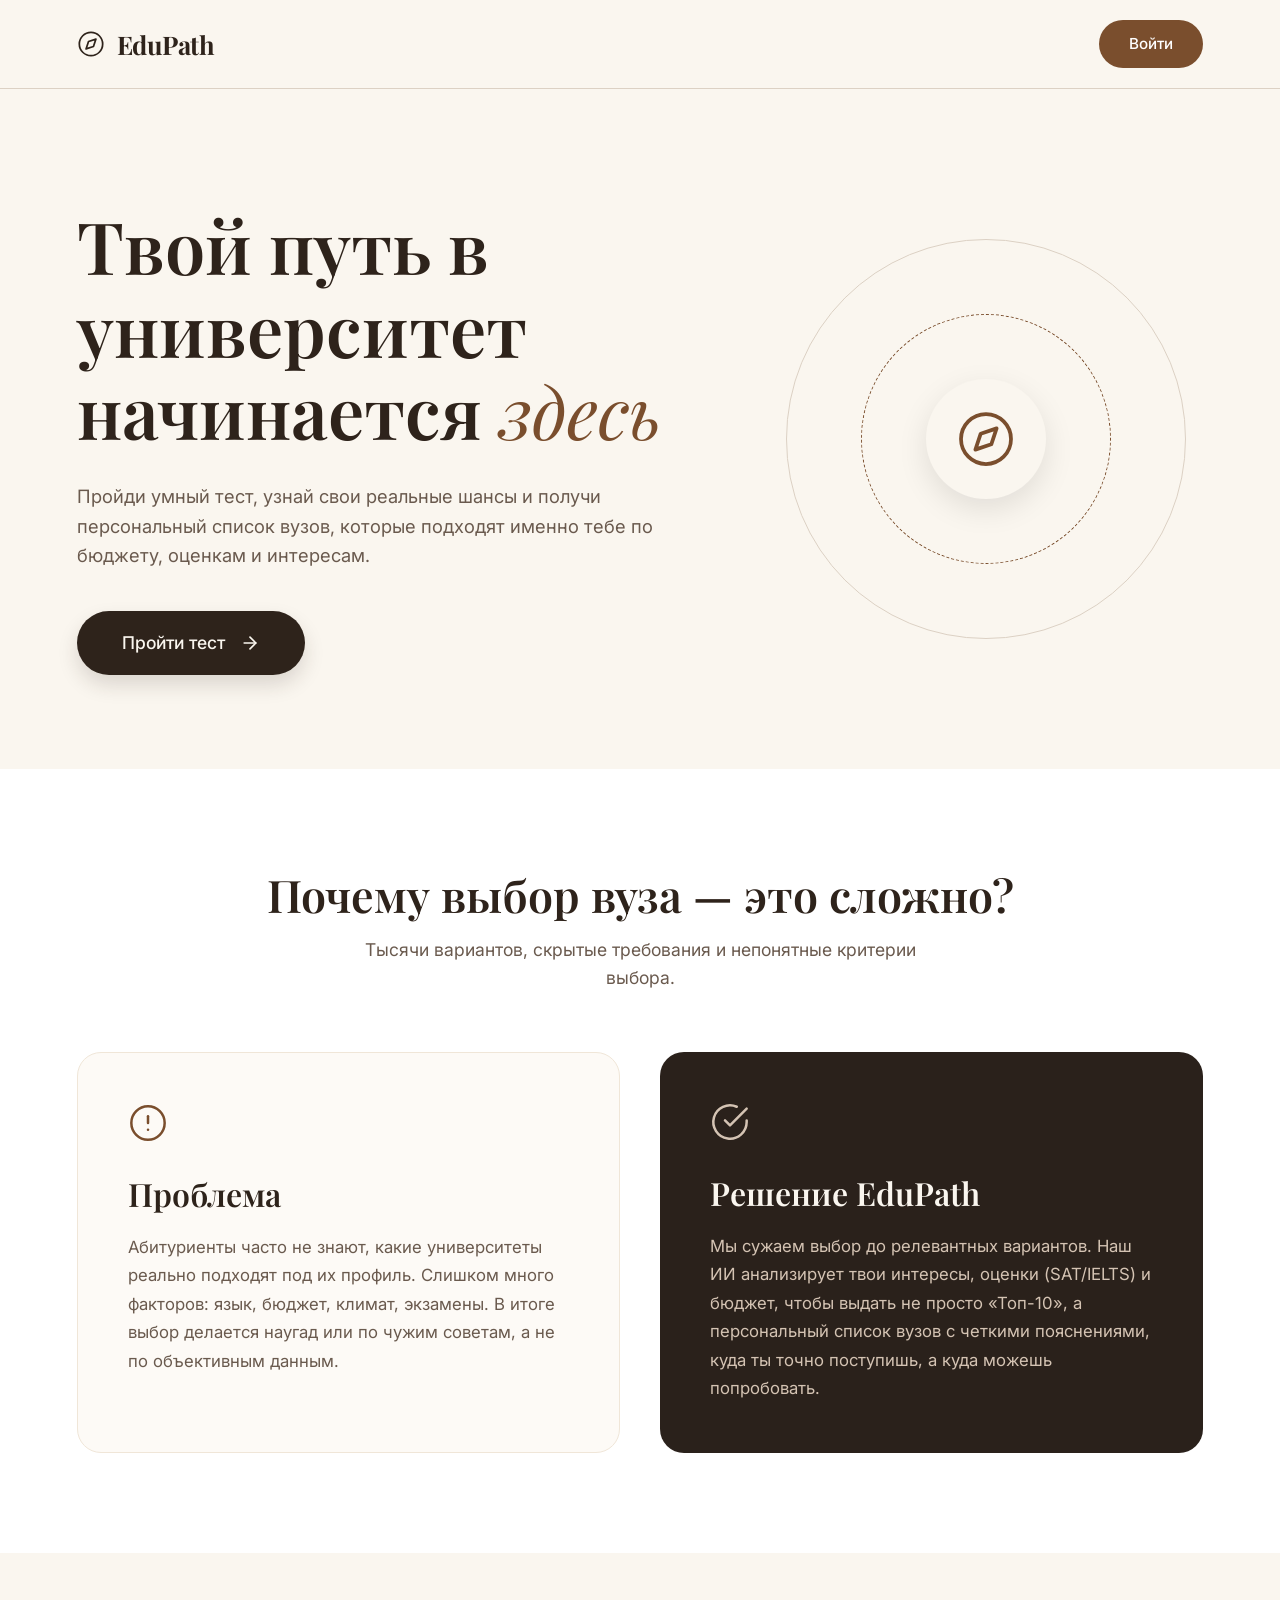
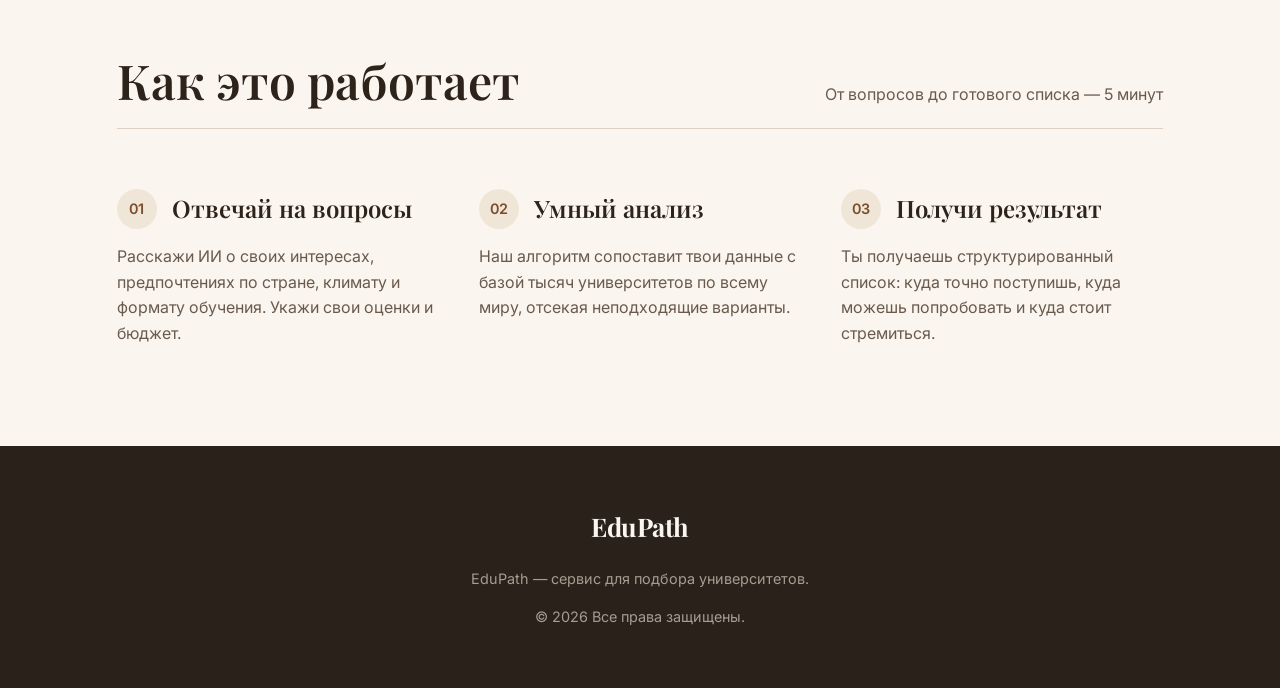
==== commit c77666ac: "Fix missing newline at end of index.html Add missing newline at the end of index.html" ====
--- a/index.html
+++ b/index.html
@@ -378,4 +378,4 @@
     </footer>
 
 </body>
-</html>￼Enter file contents here
+</html>
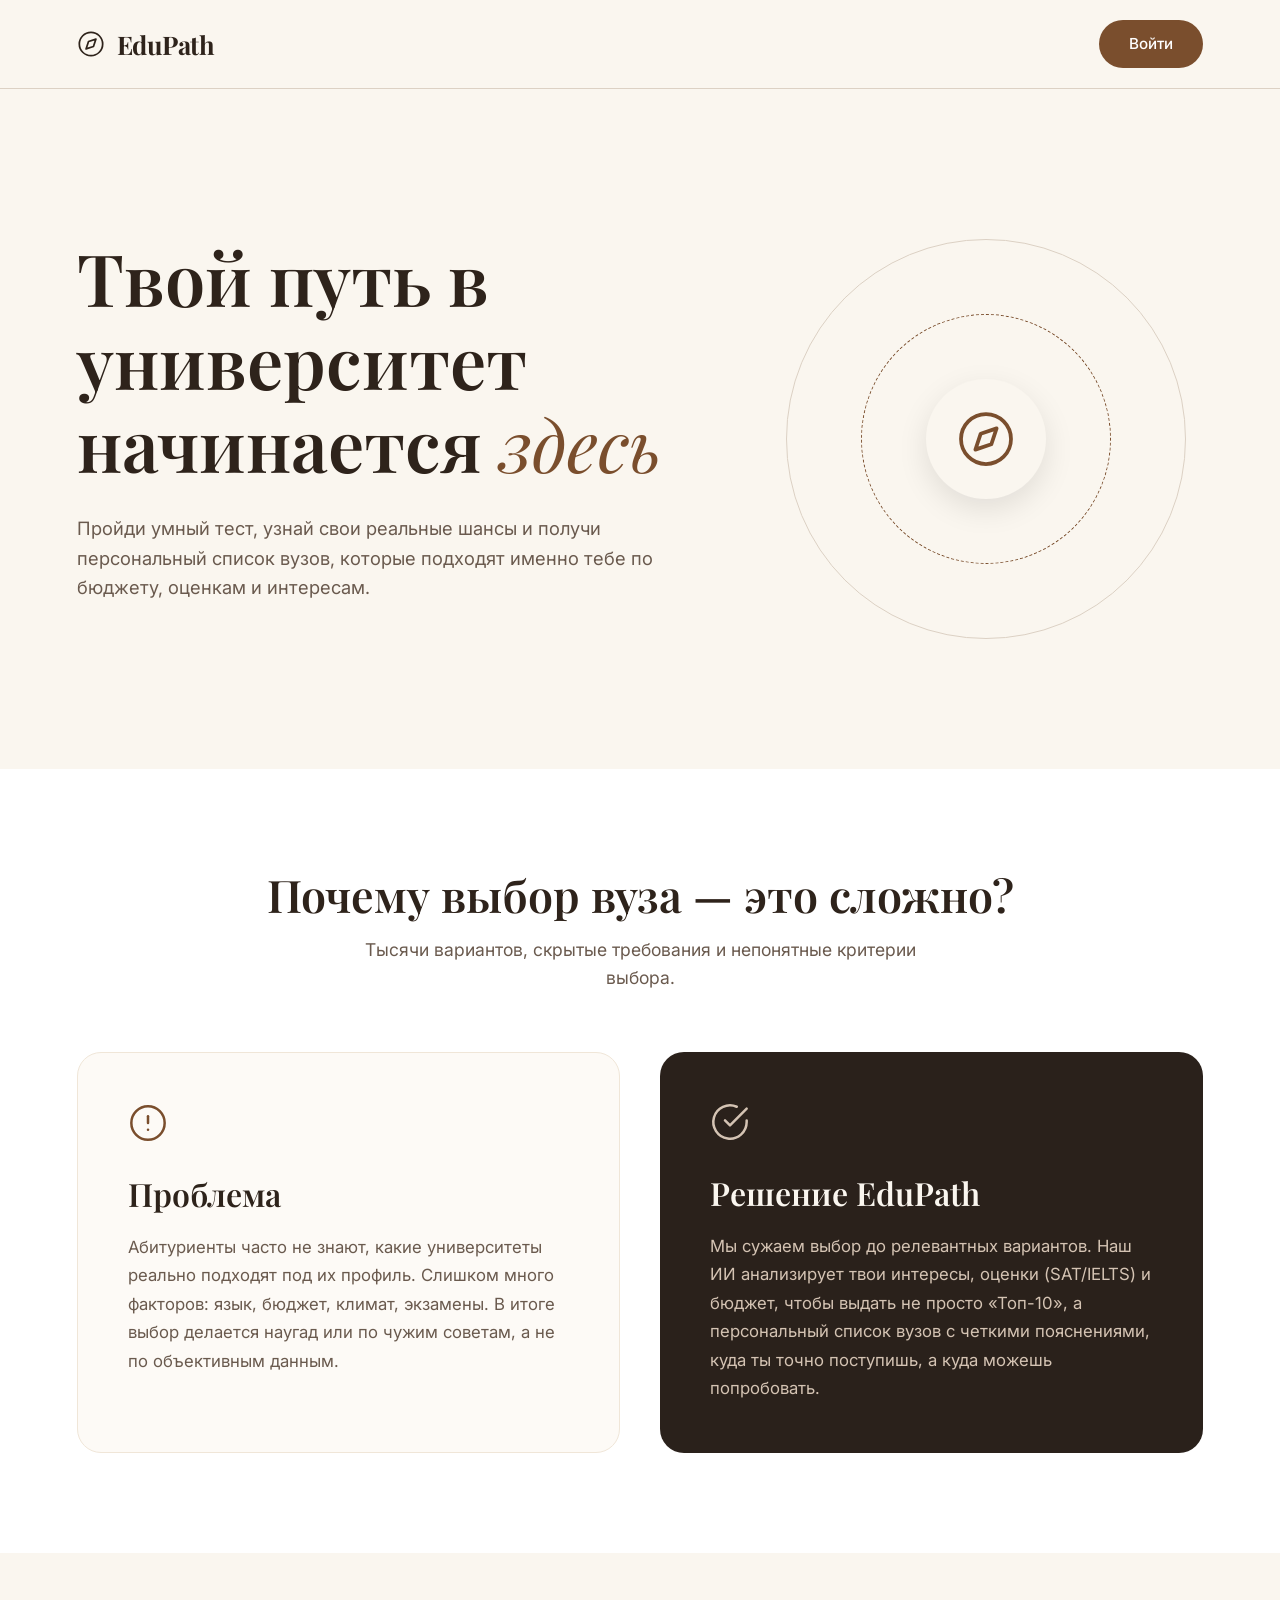
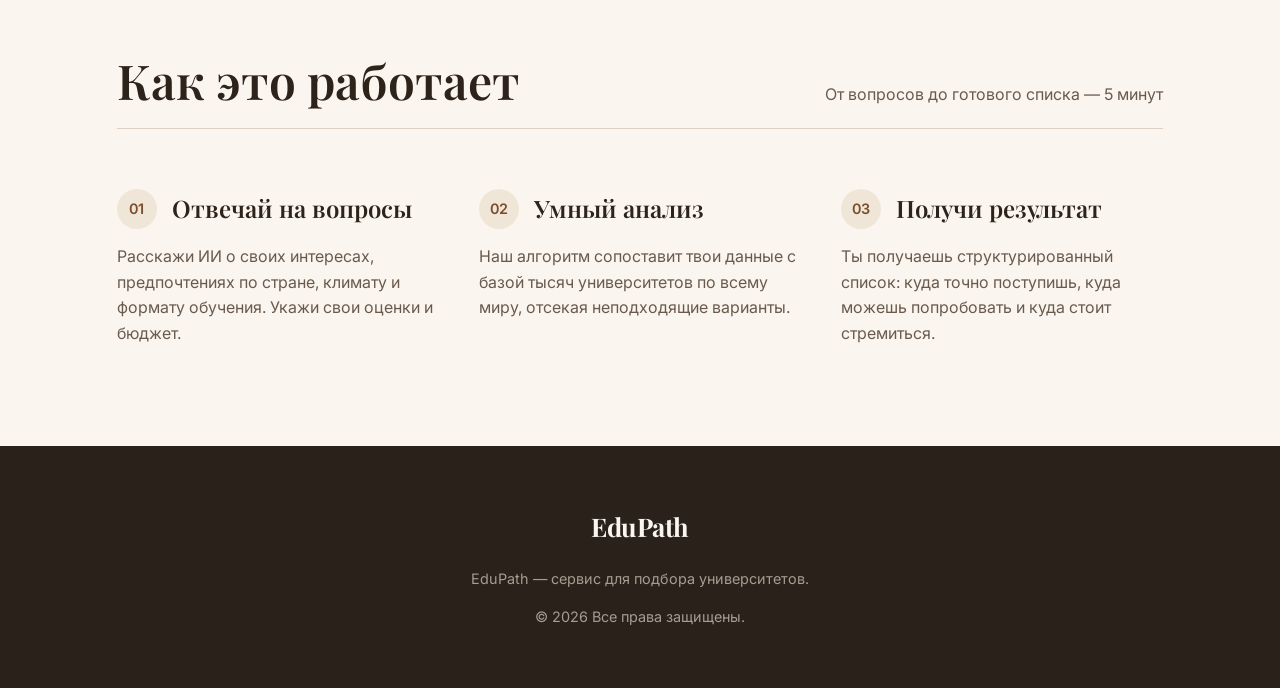
==== commit 3b5820af: "Add files via upload" ====
--- a/index.html
+++ b/index.html
@@ -291,8 +291,8 @@
             <svg width="28" height="28" viewBox="0 0 24 24" fill="none" stroke="currentColor" stroke-width="1.5" stroke-linecap="round" stroke-linejoin="round"><circle cx="12" cy="12" r="10"></circle><polygon points="16.24 7.76 14.12 14.12 7.76 16.24 9.88 9.88 16.24 7.76"></polygon></svg>
             EduPath
         </div>
-        <!-- Кнопка Войти ведет на страницу авторизации -->
-        <a href="profile.html" class="btn-login">Войти</a>
+        <!-- Кнопка Войти открывает окно входа / регистрации прямо здесь (auth.js) -->
+        <a href="#" class="btn-login" data-auth-open="login">Войти</a>
     </header>
 
     <!-- Главный экран -->
@@ -300,11 +300,6 @@
         <div class="hero-text">
             <h1>Твой путь в университет начинается <em>здесь</em></h1>
             <p>Пройди умный тест, узнай свои реальные шансы и получи персональный список вузов, которые подходят именно тебе по бюджету, оценкам и интересам.</p>
-            <!-- Кнопка Пройти тест ведет на основной сайт (app.html) -->
-            <a href="app.html" class="btn-main">
-                Пройти тест
-                <svg width="20" height="20" viewBox="0 0 24 24" fill="none" stroke="currentColor" stroke-width="2" stroke-linecap="round" stroke-linejoin="round"><line x1="5" y1="12" x2="19" y2="12"></line><polyline points="12 5 19 12 12 19"></polyline></svg>
-            </a>
         </div>
         <div class="hero-visual">
             <div class="visual-circle-big"></div>
@@ -377,5 +372,6 @@
         <p style="margin-top: 15px;">© 2026 Все права защищены.</p>
     </footer>
 
+    <script src="auth.js"></script>
 </body>
 </html>
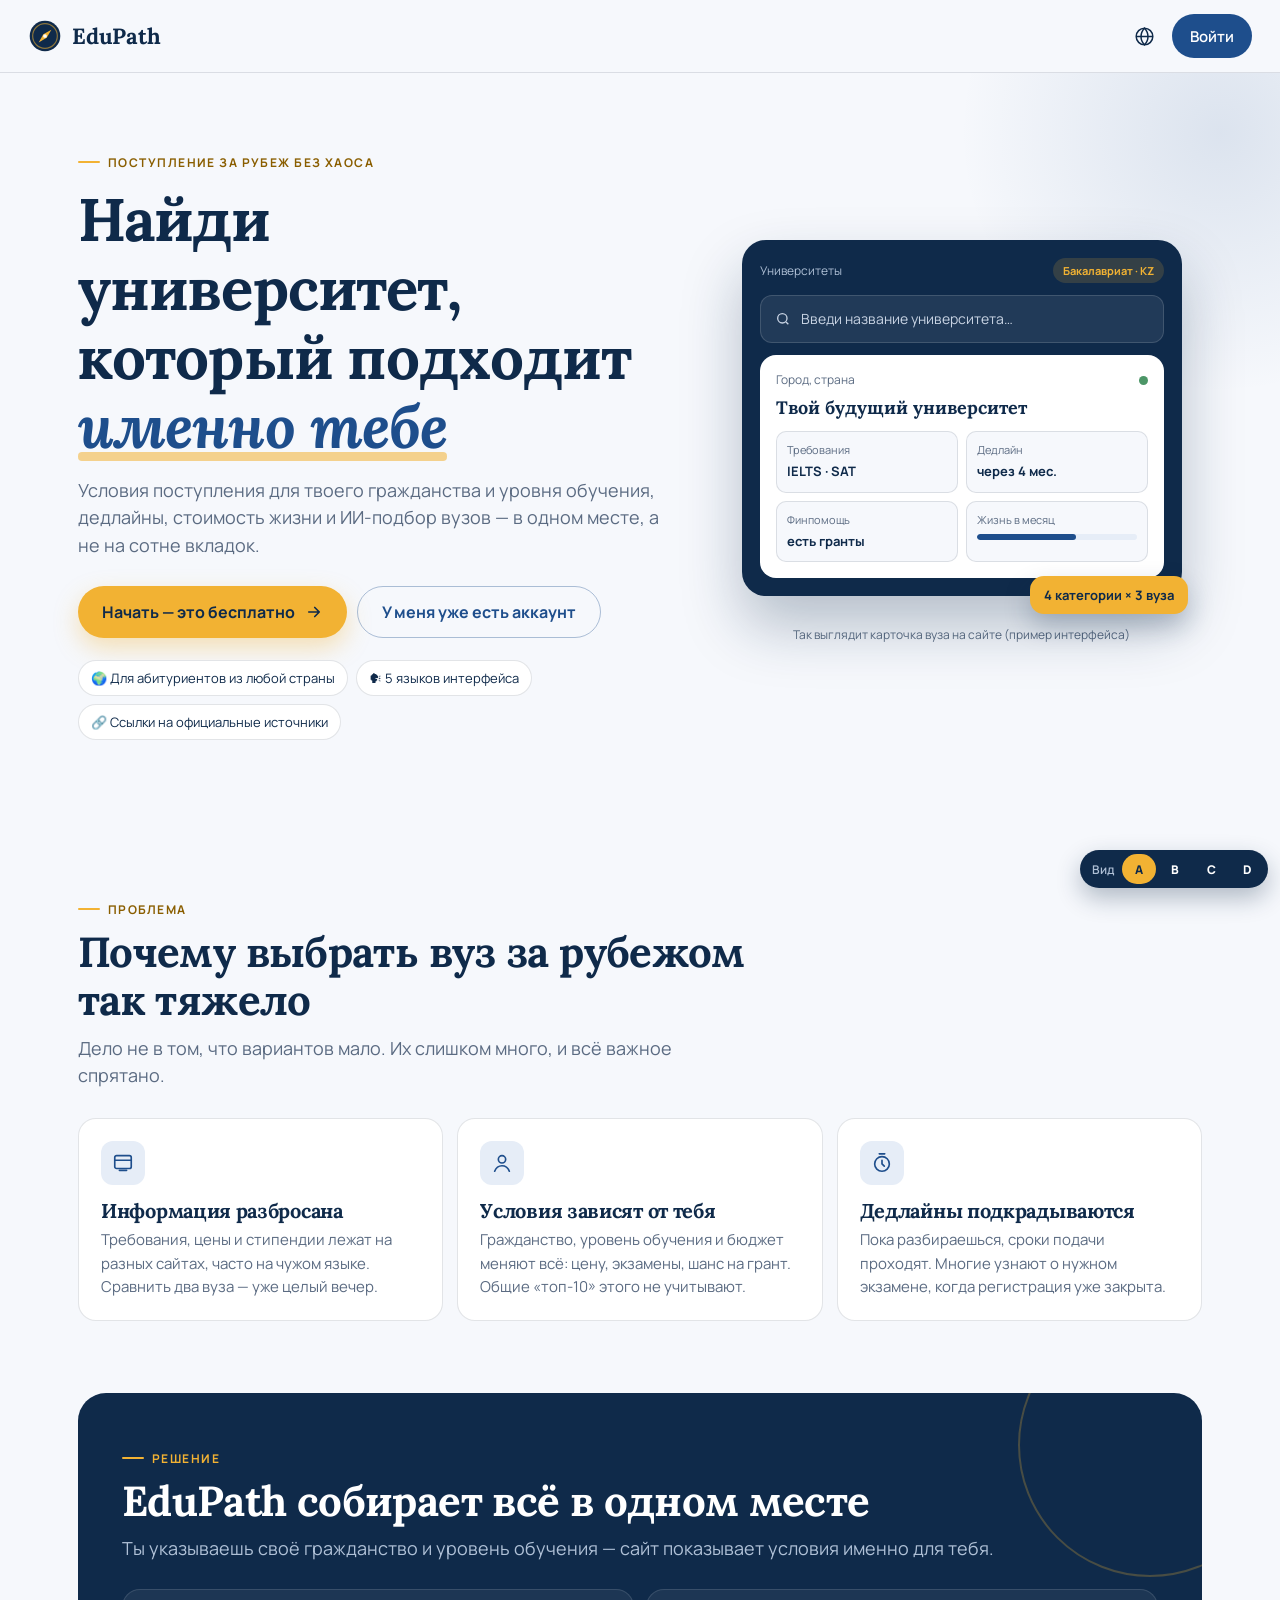
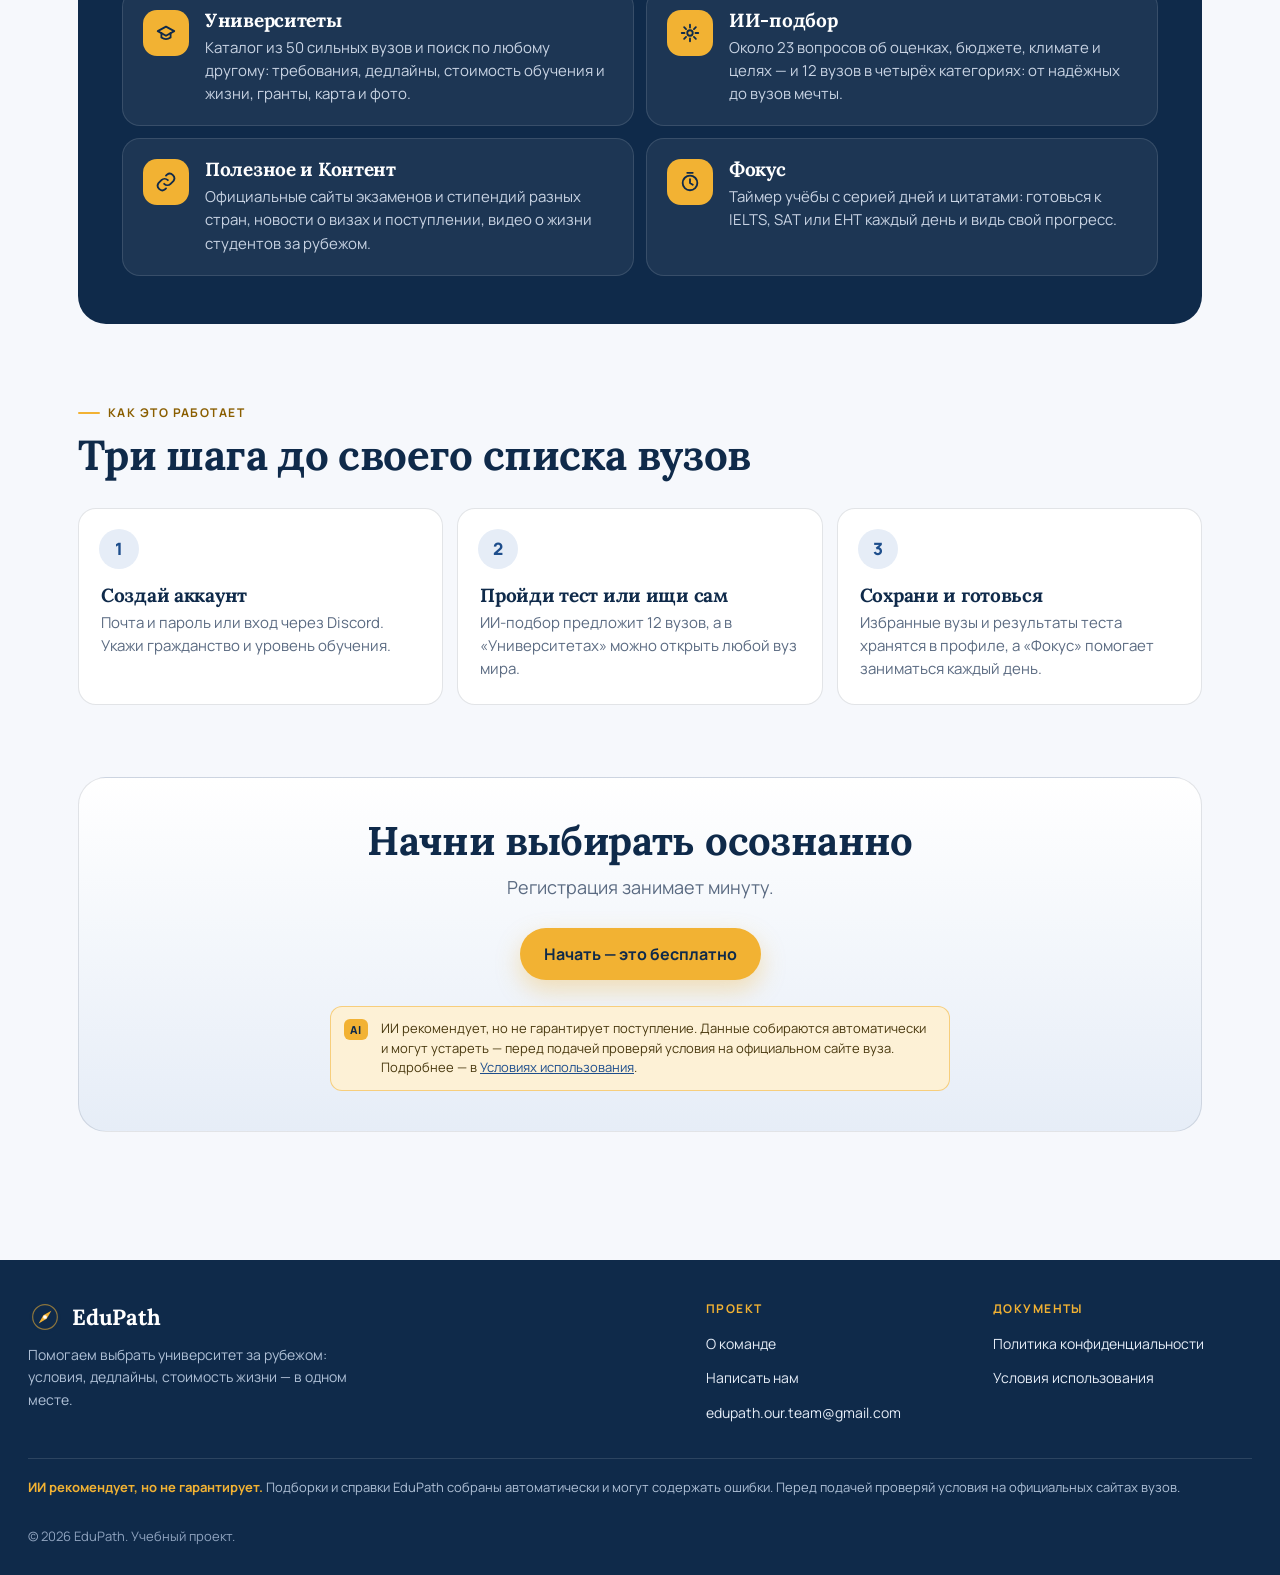
==== commit f5fbd587: "Редизайн: варианты интерфейса A–D, лендинг, документы - Общий стиль (edupath.css) и одна шапка/меню/" ====
--- a/index.html
+++ b/index.html
@@ -1,377 +1,1324 @@
 <!DOCTYPE html>
 <html lang="ru">
 <head>
-    <meta charset="UTF-8">
-    <meta name="viewport" content="width=device-width, initial-scale=1.0">
-    <title>EduPath — Твой путь в университет</title>
-    <link rel="preconnect" href="https://fonts.googleapis.com">
-    <link rel="preconnect" href="https://fonts.gstatic.com" crossorigin>
-    <link href="https://fonts.googleapis.com/css2?family=Inter:wght@300;400;500;600&family=Playfair+Display:ital,wght@0,400;0,600;0,700;1,400&display=swap" rel="stylesheet">
-    <style>
-        :root {
-            --bg-cream: #faf6ef;
-            --text-dark: #2e231b;
-            --text-muted: #6a5a4e;
-            --accent-brown: #7a4e2d;
-            --accent-light: #f0e6d8;
-            --dark-bg: #2a211b;
-            --line-color: #dcd1c4;
-        }
-
-        * { margin: 0; padding: 0; box-sizing: border-box; }
-
-        body {
-            background-color: var(--bg-cream);
-            color: var(--text-dark);
-            font-family: 'Inter', sans-serif;
-            line-height: 1.6;
-            overflow-x: hidden;
-        }
-
-        h1, h2, h3, .serif {
-            font-family: 'Playfair Display', serif;
-            font-weight: 600;
-            line-height: 1.15;
-        }
-
-        /* --- Шапка (Только Лого и Войти) --- */
-        header {
-            display: flex;
-            justify-content: space-between;
-            align-items: center;
-            padding: 20px 6%;
-            border-bottom: 1px solid var(--line-color);
-            position: sticky;
-            top: 0;
-            background-color: rgba(250, 246, 239, 0.95);
-            backdrop-filter: blur(10px);
-            z-index: 100;
-        }
-
-        .logo {
-            display: flex;
-            align-items: center;
-            gap: 12px;
-            font-family: 'Playfair Display', serif;
-            font-size: 1.6rem;
-            font-weight: 700;
-            letter-spacing: -0.5px;
-        }
-
-        .btn-login {
-            background-color: var(--accent-brown);
-            color: white;
-            padding: 12px 30px;
-            border-radius: 30px;
-            text-decoration: none;
-            font-size: 0.95rem;
-            font-weight: 500;
-            transition: all 0.3s ease;
-        }
-        .btn-login:hover { 
-            background-color: #5c3720; 
-            transform: translateY(-1px);
-        }
-
-        /* --- Главный экран (Hero) --- */
-        .hero {
-            display: grid;
-            grid-template-columns: 1.2fr 0.8fr;
-            gap: 40px;
-            padding: 100px 6% 80px;
-            max-width: 1400px;
-            margin: 0 auto;
-            align-items: center;
-        }
-
-        .hero-text h1 {
-            font-size: 4.5rem;
-            margin-bottom: 30px;
-            color: var(--text-dark);
-        }
-        .hero-text h1 em {
-            font-style: italic;
-            color: var(--accent-brown);
-            font-weight: 400;
-        }
-
-        .hero-text p {
-            font-size: 1.15rem;
-            color: var(--text-muted);
-            margin-bottom: 40px;
-            max-width: 90%;
-        }
-
-        .btn-main {
-            background-color: var(--text-dark);
-            color: var(--bg-cream);
-            padding: 18px 45px;
-            border-radius: 40px;
-            text-decoration: none;
-            font-size: 1.1rem;
-            font-weight: 500;
-            display: inline-flex;
-            align-items: center;
-            gap: 15px;
-            transition: 0.3s;
-            box-shadow: 0 10px 20px rgba(46, 35, 27, 0.15);
-        }
-        .btn-main:hover {
-            background-color: var(--accent-brown);
-            transform: translateY(-3px);
-            box-shadow: 0 15px 25px rgba(122, 78, 45, 0.2);
-        }
-
-        /* Визуальная часть справа */
-        .hero-visual {
-            position: relative;
-            height: 500px;
-            display: flex;
-            align-items: center;
-            justify-content: center;
-        }
-        .visual-circle-big {
-            width: 400px;
-            height: 400px;
-            border: 1px solid var(--line-color);
-            border-radius: 50%;
-            position: absolute;
-        }
-        .visual-circle-small {
-            width: 250px;
-            height: 250px;
-            border: 1px dashed var(--accent-brown);
-            border-radius: 50%;
-            position: absolute;
-            animation: spin 30s linear infinite;
-        }
-        @keyframes spin { 100% { transform: rotate(360deg); } }
-        
-        .visual-compass {
-            width: 120px;
-            height: 120px;
-            background-color: var(--bg-cream);
-            border-radius: 50%;
-            display: flex;
-            align-items: center;
-            justify-content: center;
-            box-shadow: 0 10px 30px rgba(0,0,0,0.1);
-            z-index: 2;
-            color: var(--accent-brown);
-        }
-
-        /* --- Блок Проблема и Решение --- */
-        .problem-solution {
-            background-color: white;
-            padding: 100px 6%;
-        }
-        .ps-container {
-            max-width: 1200px;
-            margin: 0 auto;
-        }
-        .ps-header {
-            text-align: center;
-            margin-bottom: 60px;
-        }
-        .ps-header h2 {
-            font-size: 2.8rem;
-            margin-bottom: 15px;
-        }
-        .ps-header p {
-            color: var(--text-muted);
-            font-size: 1.1rem;
-            max-width: 600px;
-            margin: 0 auto;
-        }
-
-        .cards-grid {
-            display: grid;
-            grid-template-columns: 1fr 1fr;
-            gap: 40px;
-        }
-
-        .ps-card {
-            padding: 50px;
-            border-radius: 24px;
-            position: relative;
-            overflow: hidden;
-        }
-        .card-problem {
-            background-color: #fdfaf6;
-            border: 1px solid #f0e6d8;
-        }
-        .card-solution {
-            background-color: var(--dark-bg);
-            color: white;
-        }
-        .ps-card h3 {
-            font-size: 2rem;
-            margin-bottom: 20px;
-        }
-        .card-solution h3 { color: var(--bg-cream); }
-        
-        .ps-card p {
-            font-size: 1.05rem;
-            line-height: 1.7;
-        }
-        .card-problem p { color: var(--text-muted); }
-        .card-solution p { color: #d4c3b3; }
-
-        .ps-card .icon {
-            margin-bottom: 25px;
-            color: var(--accent-brown);
-        }
-        .card-solution .icon { color: #d4c3b3; }
-
-        /* --- Как это работает (Шаги) --- */
-        .steps-section {
-            padding: 100px 6%;
-            max-width: 1200px;
-            margin: 0 auto;
-        }
-        .steps-header {
-            display: flex;
-            justify-content: space-between;
-            align-items: flex-end;
-            margin-bottom: 60px;
-            border-bottom: 1px solid var(--line-color);
-            padding-bottom: 20px;
-        }
-        .steps-header h2 { font-size: 3rem; }
-        
-        .steps-grid {
-            display: grid;
-            grid-template-columns: repeat(3, 1fr);
-            gap: 40px;
-        }
-        .step h3 {
-            font-size: 1.5rem;
-            margin-bottom: 15px;
-            display: flex;
-            align-items: center;
-            gap: 15px;
-        }
-        .step h3 span {
-            font-family: 'Inter', sans-serif;
-            font-size: 0.9rem;
-            color: var(--accent-brown);
-            background: var(--accent-light);
-            width: 40px; height: 40px;
-            display: flex; align-items: center; justify-content: center;
-            border-radius: 50%;
-        }
-        .step p { color: var(--text-muted); font-size: 1rem; }
-
-        /* --- Подвал --- */
-        footer {
-            background-color: var(--dark-bg);
-            color: #a89c90;
-            text-align: center;
-            padding: 60px 20px;
-            font-size: 0.9rem;
-        }
-
-        /* Адаптив */
-        @media (max-width: 968px) {
-            .hero { grid-template-columns: 1fr; text-align: center; padding-top: 60px; }
-            .hero-text h1 { font-size: 3.5rem; }
-            .hero-text p { margin: 0 auto 40px; }
-            .hero-visual { display: none; }
-            .cards-grid { grid-template-columns: 1fr; }
-            .steps-grid { grid-template-columns: 1fr; }
-            .steps-header { flex-direction: column; align-items: flex-start; gap: 10px; }
-        }
-    </style>
+<meta charset="UTF-8">
+<meta name="viewport" content="width=device-width, initial-scale=1, viewport-fit=cover">
+<meta name="theme-color" content="#0F2A4A">
+<title>EduPath — выбери университет за рубежом</title>
+<meta name="description" content="EduPath помогает выбрать университет за рубежом: условия поступления для твоего гражданства, дедлайны, стоимость жизни и ИИ-подбор вузов.">
+<link rel="preconnect" href="https://fonts.googleapis.com">
+<link rel="preconnect" href="https://fonts.gstatic.com" crossorigin>
+<link href="https://fonts.googleapis.com/css2?family=Lora:ital,wght@0,500;0,600;0,700;1,500&family=Manrope:wght@400;500;600;700;800&display=swap" rel="stylesheet">
+<link rel="stylesheet" href="edupath.css?v=2">
+<link rel="stylesheet" href="edupath-b.css?v=1">
+<link rel="stylesheet" href="edupath-c.css?v=1">
+<link rel="stylesheet" href="edupath-d.css?v=1">
+<style>
+  *{ box-sizing:border-box; margin:0; padding:0; }
+  body{ line-height:1.55; -webkit-font-smoothing:antialiased; }
+  a{ color:inherit; text-decoration:none; }
+  .wrap{ max-width:1180px; margin:0 auto; padding:0 18px; }
+  .eyebrow{ display:inline-flex; align-items:center; gap:8px; font:700 12px var(--font-body); letter-spacing:.12em; text-transform:uppercase; color:var(--gold-ink); }
+  .eyebrow::before{ content:""; width:22px; height:2px; background:var(--gold); border-radius:2px; }
+  h1,h2,h3{ color:var(--navy-deep); letter-spacing:-.015em; line-height:1.15; }
+  .lead{ color:var(--muted); font-size:17px; }
+
+  /* кнопки */
+  .btn{ display:inline-flex; align-items:center; justify-content:center; gap:10px; min-height:52px; padding:0 24px;
+        border-radius:999px; font:700 16px var(--font-body); border:0; cursor:pointer; transition:transform .15s, background .15s, box-shadow .15s; }
+  .btn-gold{ background:var(--gold); color:var(--navy-deep); box-shadow:0 10px 24px rgba(242,178,51,.35); }
+  .btn-gold:hover{ transform:translateY(-2px); box-shadow:0 14px 30px rgba(242,178,51,.45); }
+  .btn-ghost{ background:transparent; color:var(--navy); border:1.5px solid rgba(30,78,140,.35); }
+  .btn-ghost:hover{ background:var(--tint); }
+  .btn svg{ width:18px; height:18px; }
+
+  /* HERO */
+  .hero{ padding:36px 0 48px; position:relative; overflow:hidden; }
+  .hero::before{ content:""; position:absolute; inset:-200px -200px auto auto; width:520px; height:520px; border-radius:50%;
+        background:radial-gradient(closest-side, rgba(30,78,140,.12), transparent); pointer-events:none; }
+  .hero-grid{ display:grid; gap:36px; position:relative; }
+  .hero h1{ font-size:clamp(34px, 9vw, 60px); margin:14px 0 16px; }
+  .hero h1 em{ font-style:italic; color:var(--navy); position:relative; white-space:nowrap; }
+  .hero h1 em::after{ content:""; position:absolute; left:0; right:0; bottom:.04em; height:.16em; background:var(--gold); opacity:.55; z-index:-1; border-radius:4px; }
+  .cta-row{ display:flex; flex-direction:column; gap:10px; margin-top:26px; }
+  .facts{ display:flex; flex-wrap:wrap; gap:8px; margin-top:22px; }
+  .fact{ font-size:13px; color:var(--navy-deep); background:var(--surface); border:1px solid var(--line); border-radius:999px; padding:7px 12px; }
+
+  /* макет интерфейса справа */
+  .mock{ position:relative; max-width:440px; width:100%; margin:0 auto; }
+  .mock-panel{ background:var(--navy-deep); border-radius:24px; padding:18px; color:#fff; box-shadow:0 30px 60px rgba(15,42,74,.28); }
+  .mock-top{ display:flex; justify-content:space-between; align-items:center; font-size:12px; color:#AFC0D6; margin-bottom:12px; }
+  .mock-chip{ background:rgba(242,178,51,.16); color:var(--gold); border-radius:999px; padding:4px 10px; font-weight:700; font-size:11px; }
+  .mock-search{ background:rgba(255,255,255,.08); border:1px solid rgba(255,255,255,.14); border-radius:12px; padding:12px 14px; font-size:14px; color:#C8D3E3; display:flex; gap:10px; align-items:center; }
+  .mock-search svg{ width:16px; height:16px; flex:none; }
+  .mock-card{ background:var(--surface); color:var(--text); border-radius:16px; padding:16px; margin-top:12px; }
+  .mock-card h4{ font:700 18px var(--font-head); color:var(--navy-deep); margin:6px 0 2px; }
+  .mock-row{ display:flex; justify-content:space-between; align-items:center; font-size:12px; color:var(--muted); }
+  .dot{ width:9px; height:9px; border-radius:50%; display:inline-block; background:#4C9667; }
+  .mock-grid{ display:grid; grid-template-columns:1fr 1fr; gap:8px; margin-top:12px; }
+  .mock-box{ background:var(--bg); border:1px solid var(--line); border-radius:10px; padding:9px 10px; }
+  .mock-box small{ display:block; font-size:11px; color:var(--muted); }
+  .mock-box b{ font-size:13px; color:var(--navy-deep); }
+  .mock-bar{ height:6px; border-radius:6px; background:var(--tint); margin-top:6px; overflow:hidden; }
+  .mock-bar i{ display:block; height:100%; width:62%; background:var(--navy); border-radius:6px; }
+  .mock-float{ position:absolute; right:-6px; bottom:-18px; background:var(--gold); color:var(--navy-deep); border-radius:14px; padding:10px 14px; font:700 13px var(--font-body); box-shadow:0 12px 26px rgba(15,42,74,.25); }
+  .mock-note{ text-align:center; font-size:12px; color:var(--muted); margin-top:30px; }
+
+  /* секции */
+  section.block{ padding:56px 0; }
+  .block-head{ max-width:680px; margin-bottom:28px; }
+  .block-head h2{ font-size:clamp(28px, 6vw, 42px); margin:10px 0 10px; }
+
+  .pains{ display:grid; gap:14px; }
+  .pain{ background:var(--surface); border:1px solid var(--line); border-radius:18px; padding:22px; }
+  .pain-ico{ width:44px; height:44px; border-radius:12px; display:grid; place-items:center; background:var(--tint); color:var(--navy); margin-bottom:14px; }
+  .pain-ico svg{ width:22px; height:22px; }
+  .pain h3{ font-size:20px; margin-bottom:6px; }
+  .pain p{ color:var(--muted); font-size:15px; }
+
+  .solution{ background:var(--navy-deep); color:#DCE5F1; border-radius:28px; padding:34px 22px; position:relative; overflow:hidden; }
+  .solution::after{ content:""; position:absolute; right:-80px; top:-80px; width:260px; height:260px; border-radius:50%; border:2px solid rgba(242,178,51,.25); }
+  .solution h2{ color:#fff; }
+  .solution .eyebrow{ color:var(--gold); }
+  .solution .lead{ color:#AFC0D6; }
+  .features{ display:grid; gap:12px; margin-top:26px; position:relative; z-index:1; }
+  .feature{ background:rgba(255,255,255,.06); border:1px solid rgba(255,255,255,.12); border-radius:18px; padding:20px; display:flex; gap:16px; align-items:flex-start; }
+  .feature-ico{ flex:none; width:46px; height:46px; border-radius:14px; display:grid; place-items:center; background:var(--gold); color:var(--navy-deep); }
+  .feature-ico svg{ width:22px; height:22px; }
+  .feature h3{ color:#fff; font-size:19px; margin-bottom:4px; }
+  .feature p{ font-size:15px; color:#C8D3E3; }
+
+  .steps{ display:grid; gap:14px; counter-reset:s; }
+  .step{ position:relative; background:var(--surface); border:1px solid var(--line); border-radius:18px; padding:22px 22px 22px 76px; }
+  .step::before{ counter-increment:s; content:counter(s); position:absolute; left:20px; top:20px; width:40px; height:40px; border-radius:50%;
+        display:grid; place-items:center; background:var(--tint); color:var(--navy); font:800 17px var(--font-body); }
+  .step h3{ font-size:19px; margin-bottom:4px; }
+  .step p{ color:var(--muted); font-size:15px; }
+
+  .final{ text-align:center; background:linear-gradient(180deg, var(--surface), var(--tint)); border:1px solid var(--line); border-radius:28px; padding:40px 20px; }
+  .final h2{ font-size:clamp(28px, 6vw, 40px); margin-bottom:10px; }
+  .final .cta-row{ align-items:center; }
+  .final .ep-ai-note{ max-width:620px; margin:26px auto 0; text-align:left; }
+
+  @media (min-width:700px){
+    .wrap{ padding:0 28px; }
+    .cta-row{ flex-direction:row; }
+    .pains{ grid-template-columns:repeat(3,1fr); }
+    .features{ grid-template-columns:1fr 1fr; }
+    .steps{ grid-template-columns:repeat(3,1fr); }
+    .step{ padding:76px 22px 24px; }
+    .solution{ padding:48px 44px; }
+  }
+  @media (min-width:1000px){
+    .hero{ padding:72px 0 80px; }
+    .hero-grid{ grid-template-columns:1.1fr .9fr; align-items:center; gap:56px; }
+    .lead{ font-size:18px; }
+    section.block{ padding:72px 0; }
+  }
+  /* ===================== ЛЕНДИНГ B ===================== */
+  .ui-a .land-b, .ui-b .land-a{ display:none; }
+  .ui-b.is-landing .ep-header{ background:rgba(15,42,74,.96); border-bottom-color:rgba(255,255,255,.08); }
+  .ui-b.is-landing .ep-header .ep-logo{ color:#fff; }
+  .ui-b.is-landing .ep-header .ep-icon-btn{ color:#E6EDF7; }
+  .ui-b.is-landing .ep-header .ep-icon-btn:hover{ background:rgba(255,255,255,.08); }
+  .ui-b.is-landing .ep-header .btn-login{ background:var(--gold); color:var(--navy-deep); }
+  .ui-b.is-landing .ep-header .btn-login:hover{ background:#FFC54D; }
+
+  .lb-wrap{ max-width:1200px; margin:0 auto; padding:0 18px; }
+  .lb-eyebrow{ display:inline-block; font:700 12px var(--font-body); letter-spacing:.14em; text-transform:uppercase; color:var(--gold); }
+  .lb-eyebrow.dark{ color:var(--gold-ink); }
+
+  .lb-hero{ background:var(--navy-deep); color:#DCE5F1; padding:34px 0 56px; position:relative; overflow:hidden; }
+  .lb-hero::before{ content:""; position:absolute; width:620px; height:620px; right:-260px; top:-220px; border-radius:50%;
+    border:1px solid rgba(242,178,51,.22); box-shadow:0 0 0 60px rgba(255,255,255,.02), 0 0 0 120px rgba(255,255,255,.015); }
+  .lb-hero-grid{ display:grid; gap:40px; position:relative; }
+  .lb-h1{ color:#fff; font-size:clamp(44px, 12vw, 84px); line-height:1.02; margin:14px 0 14px; letter-spacing:-.02em; }
+  .lb-h1 em{ font-style:italic; color:var(--gold); }
+  .lb-lead{ font-size:17px; color:#B9C7DA; max-width:540px; }
+
+  .lb-quick{ margin-top:26px; background:#fff; border-radius:20px; padding:8px; display:grid; gap:6px; box-shadow:0 24px 50px rgba(0,0,0,.25); max-width:620px; }
+  .lb-field{ display:flex; flex-direction:column; gap:2px; padding:10px 14px; border-radius:14px; background:var(--bg); cursor:pointer; }
+  .lb-field span{ font:700 11px var(--font-body); letter-spacing:.08em; text-transform:uppercase; color:var(--muted); }
+  .lb-field select{ border:0; background:transparent; font:700 17px var(--font-body); color:var(--navy-deep); padding:2px 0; outline:none; cursor:pointer; appearance:auto; width:100%; }
+  .lb-go{ display:flex; align-items:center; justify-content:center; gap:10px; min-height:56px; border:0; border-radius:14px; background:var(--gold);
+    color:var(--navy-deep); font:800 17px var(--font-body); cursor:pointer; transition:filter .15s; }
+  .lb-go:hover{ filter:brightness(1.06); }
+  .lb-go svg{ width:20px; height:20px; }
+  .lb-small{ margin-top:14px; font-size:14px; color:#AFC0D6; }
+  .lb-small a{ color:#fff; text-decoration:underline; text-underline-offset:3px; margin-left:4px; }
+
+  /* билет */
+  .lb-ticket-wrap{ max-width:400px; width:100%; margin:0 auto; }
+  .lb-ticket{ background:#fff; color:var(--text); border-radius:22px; padding:18px 18px 14px; transform:rotate(-2deg); box-shadow:0 30px 60px rgba(0,0,0,.35); position:relative; }
+  .lb-ticket-top{ display:flex; justify-content:space-between; align-items:center; font:600 11px var(--font-body); letter-spacing:.12em; color:var(--muted); }
+  .lb-ticket-top b{ color:var(--navy-deep); }
+  .lb-route{ display:flex; align-items:center; justify-content:space-between; margin:18px 0 14px; gap:10px; }
+  .lb-route small, .lb-ticket-grid small{ display:block; font:700 10px var(--font-body); letter-spacing:.1em; text-transform:uppercase; color:var(--muted); }
+  .lb-route b{ font:700 22px var(--font-head); color:var(--navy-deep); }
+  .lb-route .r{ text-align:right; }
+  .lb-plane{ flex:1; text-align:center; color:var(--gold-ink); font-size:20px; position:relative; }
+  .lb-plane::before{ content:""; position:absolute; left:0; right:0; top:50%; border-top:2px dashed #C9D5E6; z-index:0; }
+  .lb-plane{ background:linear-gradient(#fff,#fff) center/34px 100% no-repeat; }
+  .lb-ticket-grid{ display:grid; grid-template-columns:1fr 1fr; gap:12px 16px; }
+  .lb-ticket-grid b{ font:700 15px var(--font-body); color:var(--navy-deep); }
+  .lb-ticket-grid b.ok{ color:#2F7A4C; }
+  .lb-cut{ margin:16px -18px 12px; border-top:2px dashed #D5DEEA; position:relative; }
+  .lb-cut::before, .lb-cut::after{ content:""; position:absolute; top:-12px; width:22px; height:22px; border-radius:50%; background:var(--navy-deep); }
+  .lb-cut::before{ left:-11px; } .lb-cut::after{ right:-11px; }
+  .lb-ticket-bottom{ display:flex; align-items:center; justify-content:space-between; gap:12px; font:700 12px var(--font-body); color:var(--navy); }
+  .lb-barcode{ height:34px; flex:1; max-width:170px; background:repeating-linear-gradient(90deg, var(--navy-deep) 0 2px, transparent 2px 4px, var(--navy-deep) 4px 7px, transparent 7px 9px, var(--navy-deep) 9px 10px, transparent 10px 13px); border-radius:2px; }
+  .lb-ticket-note{ text-align:center; font-size:12px; color:#8FA3BF; margin-top:18px; }
+
+  /* секции */
+  .lb-sec{ padding:56px 0; }
+  .lb-head{ margin-bottom:24px; max-width:720px; }
+  .lb-head h2{ font-size:clamp(28px, 6.5vw, 46px); color:var(--navy-deep); margin-top:8px; line-height:1.12; }
+
+  .lb-pains{ display:grid; grid-auto-flow:column; grid-auto-columns:82%; gap:12px; overflow-x:auto; scroll-snap-type:x mandatory; scroll-padding:0 18px; padding-bottom:8px; margin:0 -18px; padding-left:18px; padding-right:18px; scrollbar-width:none; }
+  .lb-pain{ scroll-snap-align:start; background:var(--surface); border:1px solid var(--line); border-radius:22px; padding:22px; }
+  .lb-num{ display:block; font:700 52px/1 var(--font-head); color:var(--gold); margin-bottom:14px; }
+  .lb-pain h3{ font-size:20px; color:var(--navy-deep); margin-bottom:6px; }
+  .lb-pain p{ color:var(--muted); font-size:15px; }
+
+  .lb-bento{ display:grid; gap:12px; }
+  .lb-tile{ border-radius:24px; padding:22px; background:var(--surface); border:1px solid var(--line); position:relative; overflow:hidden; }
+  .lb-tile h3{ font-size:22px; color:var(--navy-deep); margin-bottom:6px; }
+  .lb-tile p{ color:var(--muted); font-size:15px; max-width:440px; }
+  .lb-t-ai{ background:var(--navy); border-color:var(--navy); }
+  .lb-t-ai h3{ color:#fff; } .lb-t-ai p{ color:#C8D8EE; }
+  .lb-badge{ display:inline-block; background:var(--gold); color:var(--navy-deep); font:800 12px var(--font-body); padding:5px 8px; border-radius:8px; margin-bottom:12px; }
+  .lb-t-focus{ background:var(--gold); border-color:var(--gold); }
+  .lb-t-focus p{ color:#4A3A10; }
+  .lb-clock{ font:700 40px/1 var(--font-head); color:var(--navy-deep); margin-bottom:14px; letter-spacing:.02em; }
+  .lb-mini{ margin-top:18px; display:grid; gap:8px; }
+  .lb-mini-row{ display:flex; align-items:center; gap:10px; background:var(--bg); border:1px solid var(--line); border-radius:12px; padding:10px 12px; font-size:14px; }
+  .lb-mini-row b{ color:var(--navy-deep); font-weight:700; }
+  .lb-mini-row i{ margin-left:auto; font-style:normal; color:var(--muted); font-size:13px; }
+  .lb-mini-row .d{ width:9px; height:9px; border-radius:50%; flex:none; }
+  .d.g{ background:#4C9667; } .d.y{ background:#D6A22D; } .d.r{ background:#C94C43; }
+
+  .lb-path-sec{ padding-top:0; }
+  .lb-path{ list-style:none; display:grid; gap:0; position:relative; padding-left:0; }
+  .lb-path li{ position:relative; padding:0 0 26px 62px; }
+  .lb-path li::before{ content:""; position:absolute; left:21px; top:44px; bottom:0; border-left:2px dashed #C9D5E6; }
+  .lb-path li:last-child::before{ display:none; }
+  .lb-dot{ position:absolute; left:0; top:0; width:44px; height:44px; border-radius:50%; background:var(--navy-deep); color:var(--gold); display:grid; place-items:center; font:800 18px var(--font-body); }
+  .lb-path h3{ font-size:20px; color:var(--navy-deep); padding-top:8px; margin-bottom:4px; }
+  .lb-path p{ color:var(--muted); font-size:15px; }
+
+  .lb-final{ background:var(--gold); padding:40px 0 34px; }
+  .lb-final-in{ display:grid; gap:18px; align-items:center; }
+  .lb-final h2{ color:var(--navy-deep); font-size:clamp(28px, 6vw, 44px); line-height:1.1; }
+  .lb-final p{ color:#4A3A10; margin-top:6px; font-size:16px; }
+  .lb-final-btn{ display:inline-flex; align-items:center; justify-content:center; min-height:56px; padding:0 28px; border-radius:999px; background:var(--navy-deep); color:#fff; font:800 17px var(--font-body); }
+  .lb-final-btn:hover{ background:var(--navy); }
+  .lb-final .lb-note{ margin-top:24px; background:rgba(255,255,255,.55); border-color:rgba(15,42,74,.15); }
+  .ui-b .land-b ~ .ep-footer, .ui-b.is-landing .ep-footer{ margin-top:0; border-radius:0; }
+
+  @media (min-width:700px){
+    .lb-wrap{ padding:0 28px; }
+    .lb-quick{ grid-template-columns:1fr 1fr auto; align-items:stretch; }
+    .lb-go{ padding:0 24px; }
+    .lb-pains{ grid-auto-flow:row; grid-template-columns:repeat(3,1fr); overflow:visible; margin:0; padding:0; }
+    .lb-bento{ grid-template-columns:repeat(2,1fr); }
+    .lb-t-uni{ grid-row:span 2; }
+    .lb-path{ grid-template-columns:repeat(3,1fr); gap:24px; }
+    .lb-path li{ padding:62px 0 0; }
+    .lb-path li::before{ left:52px; right:-24px; top:21px; bottom:auto; border-left:0; border-top:2px dashed #C9D5E6; }
+    .lb-path .lb-dot{ top:0; }
+    .lb-final-in{ grid-template-columns:1fr auto; }
+  }
+  @media (min-width:1000px){
+    .lb-hero{ padding:72px 0 96px; }
+    .lb-hero-grid{ grid-template-columns:1.15fr .85fr; align-items:center; gap:56px; }
+    .lb-sec{ padding:88px 0; }
+    .lb-bento{ grid-template-columns:repeat(4,1fr); grid-template-rows:auto auto; }
+    .lb-t-uni{ grid-column:span 2; grid-row:span 2; padding:30px; }
+    .lb-t-ai{ grid-column:span 2; }
+    .lb-path-sec{ padding-top:0; }
+  }
+
+  /* ===================== ЛЕНДИНГ C ===================== */
+  .land-c{ display:none; }
+  .ui-c .land-c{ display:block; }
+  .ui-c .land-a, .ui-c .land-b{ display:none; }
+  .ui-c.is-landing .ep-header{ background:#fff; border-bottom:2px solid var(--ink); -webkit-backdrop-filter:none; backdrop-filter:none; }
+  .ui-c.is-landing .ep-header .ep-logo{ font-family:var(--font-head); font-size:18px; }
+  .ui-c.is-landing .ep-header .btn-login{ background:var(--gold); color:var(--ink); border:2px solid var(--ink); box-shadow:3px 3px 0 var(--ink); }
+
+  .lc-wrap{ max-width:1200px; margin:0 auto; padding:0 18px; }
+  .lc-tag{ display:inline-block; background:#fff; border:2px solid var(--ink); border-radius:999px; padding:6px 12px; font:700 12px var(--font-body); color:var(--ink); }
+  .lc-hero{ padding:30px 0 40px; }
+  .lc-hero-grid{ display:grid; gap:34px; }
+  .ui-c .lc-h1{ font-family:var(--font-head); font-size:clamp(36px, 9.5vw, 76px) !important; line-height:1.04 !important; letter-spacing:-.035em; color:var(--ink); margin:16px 0 14px; }
+  .lc-h1 mark{ background:var(--gold); color:var(--ink); padding:0 .15em; border-radius:8px; box-decoration-break:clone; -webkit-box-decoration-break:clone; }
+  .lc-lead{ font-size:17px; color:var(--muted); max-width:560px; }
+  .lc-cta{ display:flex; flex-direction:column; gap:12px; margin-top:24px; }
+  .lc-btn{ display:inline-flex; align-items:center; justify-content:center; gap:8px; min-height:56px; padding:0 26px; border-radius:12px;
+    border:2px solid var(--ink); background:#fff; color:var(--ink); font:800 16px var(--font-body); box-shadow:4px 4px 0 var(--ink); transition:transform .12s, box-shadow .12s; }
+  .lc-btn:hover{ transform:translate(-2px,-2px); box-shadow:6px 6px 0 var(--ink); }
+  .lc-btn:active{ transform:translate(2px,2px); box-shadow:1px 1px 0 var(--ink); }
+  .lc-btn.gold{ background:var(--gold); }
+  .lc-btn.dark{ background:var(--ink); color:#fff; box-shadow:4px 4px 0 #fff; border-color:#fff; }
+
+  .lc-plan{ position:relative; max-width:440px; width:100%; margin:0 auto; padding:18px 10px 30px; }
+  .lc-plan-card{ background:#fff; border:2px solid var(--ink); border-radius:16px; box-shadow:8px 8px 0 var(--ink); padding:18px; }
+  .lc-plan-head{ display:flex; justify-content:space-between; align-items:center; margin-bottom:12px; }
+  .lc-plan-head b{ font:700 16px var(--font-head); color:var(--ink); }
+  .lc-plan-head span{ font-size:11px; color:var(--muted); border:1.5px dashed var(--muted); border-radius:6px; padding:2px 6px; }
+  .lc-plan ul{ list-style:none; display:grid; gap:8px; }
+  .lc-plan li{ display:flex; align-items:center; gap:10px; padding:10px 12px; border:1.5px solid var(--line); border-radius:10px; font-size:14px; font-weight:600; color:var(--ink); }
+  .lc-plan li i{ width:20px; height:20px; border:2px solid var(--ink); border-radius:6px; flex:none; display:grid; place-items:center; }
+  .lc-plan li.done{ color:var(--muted); }
+  .lc-plan li.done span{ text-decoration:line-through; }
+  .lc-plan li.done i{ background:var(--ink); }
+  .lc-plan li.done i::after{ content:"✓"; color:var(--gold); font-size:13px; font-style:normal; font-weight:800; }
+  .lc-plan li.now{ border:2px solid var(--ink); background:var(--tint-gold); }
+  .lc-plan li em{ margin-left:auto; font-style:normal; font-size:11px; font-weight:800; background:var(--gold); border:1.5px solid var(--ink); border-radius:6px; padding:2px 6px; }
+  .lc-plan-bar{ margin-top:14px; height:10px; border:2px solid var(--ink); border-radius:999px; overflow:hidden; background:#fff; }
+  .lc-plan-bar span{ display:block; height:100%; background:var(--gold); }
+  .lc-sticker{ position:absolute; background:var(--gold); border:2px solid var(--ink); border-radius:10px; padding:7px 11px; font:800 13px var(--font-body); color:var(--ink); box-shadow:3px 3px 0 var(--ink); white-space:nowrap; }
+  .lc-sticker.s1{ top:0; right:0; transform:rotate(4deg); }
+  .lc-sticker.s2{ bottom:0; left:0; transform:rotate(-3deg); background:#fff; }
+
+  .lc-marquee{ border-top:2px solid var(--ink); border-bottom:2px solid var(--ink); background:var(--ink); overflow:hidden; padding:12px 0; }
+  .lc-track{ display:flex; gap:28px; width:max-content; animation:lcmove 40s linear infinite; font:700 15px var(--font-head); color:#fff; white-space:nowrap; }
+  .lc-track span::after{ content:"✦"; color:var(--gold); margin-left:28px; }
+  @keyframes lcmove{ to{ transform:translateX(-50%); } }
+
+  .lc-sec{ padding:56px 0; }
+  .lc-head{ display:flex; align-items:baseline; gap:14px; margin-bottom:22px; }
+  .lc-head h2{ font-family:var(--font-head); font-size:clamp(26px, 6vw, 44px); color:var(--ink); line-height:1.1; letter-spacing:-.03em; }
+  .lc-num{ font:800 14px var(--font-head); background:var(--gold); border:2px solid var(--ink); border-radius:8px; padding:4px 8px; color:var(--ink); flex:none; }
+  .lc-who{ display:grid; gap:14px; }
+  .lc-who article{ background:#fff; border:2px solid var(--ink); border-radius:14px; box-shadow:4px 4px 0 var(--ink); padding:18px; }
+  .lc-emo{ display:grid; place-items:center; width:46px; height:46px; border:2px solid var(--ink); border-radius:12px; background:var(--tint); font-size:22px; margin-bottom:12px; }
+  .lc-who h3{ font-family:var(--font-head); font-size:17px; color:var(--ink); margin-bottom:6px; letter-spacing:-.02em; }
+  .lc-who p{ color:var(--muted); font-size:15px; }
+
+  .lc-dark{ background:var(--ink); }
+  .lc-dark .lc-head h2{ color:#fff; }
+  .lc-list{ list-style:none; counter-reset:n; display:grid; gap:0; border-top:2px solid rgba(255,255,255,.2); }
+  .lc-list li{ counter-increment:n; display:grid; grid-template-columns:54px 1fr; gap:6px 14px; padding:20px 0; border-bottom:2px solid rgba(255,255,255,.2); }
+  .lc-list li::before{ content:"0" counter(n); grid-row:1 / 3; font:800 28px/1 var(--font-head); color:var(--gold); }
+  .lc-list b{ font:700 20px var(--font-head); color:#fff; letter-spacing:-.02em; }
+  .lc-list span{ color:#B9C7DA; font-size:15px; }
+
+  .lc-faq{ display:grid; gap:12px; }
+  .lc-faq details{ background:#fff; border:2px solid var(--ink); border-radius:12px; box-shadow:4px 4px 0 var(--ink); }
+  .lc-faq summary{ list-style:none; cursor:pointer; padding:16px 52px 16px 18px; font:700 16px var(--font-body); color:var(--ink); position:relative; min-height:56px; display:flex; align-items:center; }
+  .lc-faq summary::-webkit-details-marker{ display:none; }
+  .lc-faq summary::after{ content:"+"; position:absolute; right:14px; top:50%; transform:translateY(-50%); width:28px; height:28px; border:2px solid var(--ink); border-radius:8px; display:grid; place-items:center; font-weight:800; background:var(--gold); }
+  .lc-faq details[open] summary::after{ content:"–"; background:#fff; }
+  .lc-faq p{ padding:0 18px 18px; color:var(--muted); font-size:15px; }
+
+  .lc-final{ background:var(--gold); border-top:2px solid var(--ink); padding:44px 0; }
+  .lc-final-in{ display:grid; gap:20px; align-items:center; }
+  .lc-final h2{ font-family:var(--font-head); font-size:clamp(26px, 6vw, 46px); color:var(--ink); line-height:1.1; letter-spacing:-.03em; }
+  .ui-c.is-landing .ep-footer{ margin-top:0; border-top:2px solid var(--ink); }
+
+  @media (min-width:700px){
+    .lc-wrap{ padding:0 28px; }
+    .lc-cta{ flex-direction:row; }
+    .lc-who{ grid-template-columns:repeat(2,1fr); }
+    .lc-final-in{ grid-template-columns:1fr auto; }
+  }
+  @media (min-width:1000px){
+    .lc-hero{ padding:64px 0 72px; }
+    .lc-hero-grid{ grid-template-columns:1.2fr .8fr; align-items:center; gap:56px; }
+    .lc-who{ grid-template-columns:repeat(3,1fr); }
+    .lc-sec{ padding:84px 0; }
+    .lc-list{ grid-template-columns:1fr 1fr; column-gap:40px; }
+    .lc-faq-wrap{ display:grid; grid-template-columns:.8fr 1.2fr; gap:40px; align-items:start; }
+  }
+  @media (prefers-reduced-motion:reduce){ .lc-track{ animation:none; } }
+
+  /* ===================== ЛЕНДИНГ D (60/30/10) ===================== */
+  .land-d{ display:none; }
+  .ui-d .land-d{ display:block; }
+  .ui-d .land-a, .ui-d .land-b, .ui-d .land-c{ display:none; }
+  .ui-d.is-landing .ep-footer{ margin-top:0; }
+
+  .ld-wrap{ max-width:1240px; margin:0 auto; padding:0 20px; }
+  .ld-pill{ display:inline-flex; align-items:center; gap:8px; padding:7px 14px; border-radius:999px; background:var(--d-gray); color:var(--d-black); font:600 13px var(--font-body); }
+  .ld-pill::before{ content:""; width:8px; height:8px; border-radius:50%; background:var(--d-blue); }
+  .ld-kick{ display:block; font:600 14px var(--font-body); color:var(--d-blue); margin-bottom:12px; }
+  .ld-kick.light{ color:#8FA8FF; }
+  .ld-h1{ font:700 clamp(40px, 10vw, 88px)/1 var(--font-head) !important; letter-spacing:-.045em !important; color:var(--d-black); margin:18px 0 18px; }
+  .ld-lead{ font-size:18px; line-height:1.6; color:var(--d-muted); max-width:560px; }
+  .ld-cta{ display:flex; flex-direction:column; gap:10px; margin-top:28px; }
+  .ld-btn{ display:inline-flex; align-items:center; justify-content:center; min-height:54px; padding:0 28px; border-radius:999px; font:600 16px var(--font-body); text-decoration:none; transition:background .15s, color .15s; }
+  .ld-btn.blue{ background:var(--d-blue); color:#fff; }
+  .ld-btn.blue:hover{ background:var(--d-blue-hover); }
+  .ld-btn.ghost{ border:1.5px solid var(--d-black); color:var(--d-black); }
+  .ld-btn.ghost:hover{ background:var(--d-black); color:#fff; }
+  .ld-note{ margin-top:16px; font-size:14px; color:var(--d-muted); }
+  .ld-img{ display:block; width:100%; height:100%; object-fit:cover; border-radius:28px; background:#1b1c1f; }
+
+  .ld-hero{ padding:28px 0 48px; }
+  .ld-hero-grid{ display:grid; gap:32px; align-items:center; }
+  .ld-hero-media{ position:relative; aspect-ratio:4/3.4; border-radius:28px; background:var(--d-black); }
+  .ld-float{ position:absolute; left:-6px; bottom:22px; background:#fff; border-radius:20px; padding:14px 16px; box-shadow:0 22px 50px rgba(10,10,11,.18); min-width:200px; }
+  .ld-float small{ display:block; font-size:12px; color:var(--d-muted); }
+  .ld-float b{ display:block; font:700 22px var(--font-head); letter-spacing:-.03em; color:var(--d-black); margin:2px 0 6px; }
+  .ld-float span{ display:flex; align-items:center; gap:8px; font-size:13px; color:var(--d-black); }
+  .ld-float span i{ width:9px; height:9px; border-radius:50%; background:#4C9667; }
+  .ld-float span em{ font-style:normal; }
+  .ld-float u{ position:absolute; top:10px; right:12px; text-decoration:none; font-size:10px; color:var(--d-muted); border:1px dashed #C9CCD2; border-radius:6px; padding:1px 5px; }
+  .ld-credit{ position:absolute; right:14px; bottom:12px; font-size:10px; color:rgba(255,255,255,.55); }
+
+  .ld-stats{ background:var(--d-gray); padding:28px 0; }
+  .ld-stats-grid{ display:grid; grid-template-columns:1fr 1fr; gap:22px 18px; }
+  .ld-stats b{ display:block; font:700 clamp(34px, 8vw, 56px)/1 var(--font-head); letter-spacing:-.04em; color:var(--d-black); }
+  .ld-stats span{ display:block; margin-top:6px; font-size:14px; line-height:1.45; color:var(--d-muted); }
+
+  .ld-dark{ background:var(--d-black); color:#fff; padding:64px 0; }
+  .ld-dark h2{ color:#fff; }
+  .ld-problem{ display:grid; gap:32px; }
+  .ld-problem h2{ font:700 clamp(28px, 6.4vw, 48px)/1.08 var(--font-head); letter-spacing:-.035em; }
+  .ld-problem-img{ margin-top:26px; aspect-ratio:3/2; height:auto; }
+  .ld-pains{ list-style:none; counter-reset:p; display:grid; gap:0; padding:0; margin:0; }
+  .ld-pains li{ counter-increment:p; border-top:1px solid rgba(255,255,255,.14); padding:22px 0 22px 52px; position:relative; }
+  .ld-pains li::before{ content:"0" counter(p); position:absolute; left:0; top:22px; font:700 20px var(--font-head); color:#8FA8FF; }
+  .ld-pains h3{ font:700 22px var(--font-head); letter-spacing:-.02em; color:#fff; margin:0 0 8px; }
+  .ld-pains p{ color:#B9BCC3; font-size:16px; line-height:1.6; margin:0; }
+
+  .ld-sec{ padding:72px 0; }
+  .ld-head{ max-width:760px; margin-bottom:36px; }
+  .ld-head h2{ font:700 clamp(30px, 7vw, 56px)/1.04 var(--font-head); letter-spacing:-.04em; color:var(--d-black); margin:0 0 14px; }
+  .ld-dark .ld-head h2{ color:#fff; }
+  .ld-head p{ font-size:18px; line-height:1.6; color:var(--d-muted); }
+
+  .ld-row{ display:grid; gap:24px; margin-bottom:56px; align-items:center; }
+  .ld-row .ld-img{ aspect-ratio:3/2; height:auto; }
+  .ld-num{ display:inline-block; font:700 14px var(--font-body); color:var(--d-blue); border:1.5px solid var(--d-blue); border-radius:999px; padding:4px 12px; margin-bottom:14px; }
+  .ld-row h3{ font:700 clamp(26px, 5vw, 40px)/1.05 var(--font-head); letter-spacing:-.035em; color:var(--d-black); margin:0 0 14px; }
+  .ld-row p{ font-size:17px; line-height:1.65; color:#3B3E45; margin:0 0 16px; }
+  .ld-row ul{ list-style:none; padding:0; margin:0; display:grid; gap:10px; }
+  .ld-row li{ position:relative; padding-left:30px; font-size:16px; color:var(--d-black); }
+  .ld-row li::before{ content:"✓"; position:absolute; left:0; top:0; width:20px; height:20px; border-radius:50%; background:var(--d-black); color:#fff; font-size:11px; display:grid; place-items:center; font-weight:700; }
+
+  .ld-band{ position:relative; background:var(--d-black); overflow:hidden; min-height:440px; display:flex; align-items:flex-end; }
+  .ld-band-img{ position:absolute; inset:0; width:100%; height:100%; object-fit:cover; opacity:.7; }
+  .ld-band::after{ content:""; position:absolute; inset:0; background:linear-gradient(0deg, rgba(10,10,11,.9), rgba(10,10,11,.1) 70%); }
+  .ld-band-in{ position:relative; z-index:1; padding-top:40px; padding-bottom:48px; width:100%; }
+  .ld-band h2{ font:700 clamp(30px, 7vw, 60px)/1.04 var(--font-head); letter-spacing:-.04em; color:#fff; max-width:820px; margin:0 0 22px; }
+
+  .ld-who{ display:grid; gap:12px; }
+  .ld-who article{ background:var(--d-gray); border-radius:22px; padding:22px; }
+  .ld-who b{ display:block; font:700 19px/1.25 var(--font-head); letter-spacing:-.02em; color:var(--d-black); margin-bottom:8px; }
+  .ld-who p{ font-size:15px; line-height:1.55; color:var(--d-muted); margin:0; }
+
+  .ld-steps{ list-style:none; display:grid; gap:14px; padding:0; margin:0; }
+  .ld-steps li{ border:1px solid rgba(255,255,255,.14); border-radius:22px; padding:22px; }
+  .ld-steps span{ display:grid; place-items:center; width:42px; height:42px; border-radius:50%; background:var(--d-blue); color:#fff; font:700 18px var(--font-head); margin-bottom:16px; }
+  .ld-steps h3{ font:700 20px var(--font-head); letter-spacing:-.02em; color:#fff; margin:0 0 8px; }
+  .ld-steps p{ color:#B9BCC3; font-size:15px; line-height:1.55; margin:0; }
+
+  .ld-faq{ display:grid; gap:0; border-top:1px solid var(--line); }
+  .ld-faq details{ border-bottom:1px solid var(--line); }
+  .ld-faq summary{ list-style:none; cursor:pointer; padding:22px 48px 22px 0; font:600 18px var(--font-head); letter-spacing:-.01em; color:var(--d-black); position:relative; }
+  .ld-faq summary::-webkit-details-marker{ display:none; }
+  .ld-faq summary::after{ content:"+"; position:absolute; right:0; top:50%; transform:translateY(-50%); width:32px; height:32px; border-radius:50%; background:var(--d-gray); display:grid; place-items:center; font-size:20px; font-weight:500; }
+  .ld-faq details[open] summary::after{ content:"–"; background:var(--d-black); color:#fff; }
+  .ld-faq p{ margin:0 0 22px; font-size:16px; line-height:1.6; color:var(--d-muted); max-width:720px; }
+
+  .ld-final{ background:var(--d-black); padding:64px 0 40px; }
+  .ld-final-in{ display:grid; gap:24px; align-items:center; }
+  .ld-final h2{ font:700 clamp(30px, 7vw, 56px)/1.04 var(--font-head); letter-spacing:-.04em; color:#fff; margin:0; max-width:820px; }
+  .ui-d .ld-ai{ margin-top:32px; background:rgba(255,255,255,.07) !important; color:#C9CCD2 !important; }
+  .ui-d .ld-ai a{ color:#fff !important; }
+
+  @media (min-width:700px){
+    .ld-wrap{ padding:0 32px; }
+    .ld-cta{ flex-direction:row; }
+    .ld-stats-grid{ grid-template-columns:repeat(4,1fr); }
+    .ld-who{ grid-template-columns:repeat(2,1fr); }
+    .ld-steps{ grid-template-columns:repeat(2,1fr); }
+    .ld-final-in{ grid-template-columns:1fr auto; }
+    .ld-float{ left:-24px; }
+  }
+  @media (min-width:1000px){
+    .ld-hero{ padding:56px 0 80px; }
+    .ld-hero-grid{ grid-template-columns:1.05fr .95fr; gap:56px; }
+    .ld-problem{ grid-template-columns:1fr 1fr; gap:64px; align-items:start; }
+    .ld-dark{ padding:96px 0; }
+    .ld-sec{ padding:110px 0; }
+    .ld-row{ grid-template-columns:1.1fr .9fr; gap:64px; margin-bottom:88px; }
+    .ld-row.rev .ld-img{ order:2; }
+    .ld-who{ grid-template-columns:repeat(3,1fr); }
+    .ld-steps{ grid-template-columns:repeat(4,1fr); }
+    .ld-band{ min-height:560px; }
+    .ld-faq-grid{ display:grid; grid-template-columns:.8fr 1.2fr; gap:64px; align-items:start; }
+  }
+
+</style>
 </head>
 <body>
-
-    <!-- Шапка (Только Логотип и Войти) -->
-    <header>
-        <div class="logo">
-            <svg width="28" height="28" viewBox="0 0 24 24" fill="none" stroke="currentColor" stroke-width="1.5" stroke-linecap="round" stroke-linejoin="round"><circle cx="12" cy="12" r="10"></circle><polygon points="16.24 7.76 14.12 14.12 7.76 16.24 9.88 9.88 16.24 7.76"></polygon></svg>
-            EduPath
-        </div>
-        <!-- Кнопка Войти открывает окно входа / регистрации прямо здесь (auth.js) -->
-        <a href="#" class="btn-login" data-auth-open="login">Войти</a>
-    </header>
-
-    <!-- Главный экран -->
-    <section class="hero">
-        <div class="hero-text">
-            <h1>Твой путь в университет начинается <em>здесь</em></h1>
-            <p>Пройди умный тест, узнай свои реальные шансы и получи персональный список вузов, которые подходят именно тебе по бюджету, оценкам и интересам.</p>
-        </div>
-        <div class="hero-visual">
-            <div class="visual-circle-big"></div>
-            <div class="visual-circle-small"></div>
-            <div class="visual-compass">
-                <svg width="60" height="60" viewBox="0 0 24 24" fill="none" stroke="currentColor" stroke-width="1.5" stroke-linecap="round" stroke-linejoin="round"><circle cx="12" cy="12" r="10"></circle><polygon points="16.24 7.76 14.12 14.12 7.76 16.24 9.88 9.88 16.24 7.76"></polygon></svg>
+<header class="ep-header" id="siteHeader" data-variant="landing"></header>
+<script src="layout.js?v=4"></script>
+<script src="edupath-d.js?v=1"></script>
+
+<main class="land-a">
+  <!-- 1. Главный экран -->
+  <section class="hero">
+    <div class="wrap hero-grid">
+      <div>
+        <span class="eyebrow" data-l="eyebrow">Поступление за рубеж без хаоса</span>
+        <h1 data-l-html="h1">Найди университет, который подходит <em>именно тебе</em></h1>
+        <p class="lead" data-l="lead">Условия поступления для твоего гражданства и уровня обучения, дедлайны, стоимость жизни и ИИ-подбор вузов — в одном месте, а не на сотне вкладок.</p>
+        <div class="cta-row">
+          <a href="#" class="btn btn-gold" data-auth-open="register"><span data-l="start">Начать — это бесплатно</span>
+            <svg viewBox="0 0 24 24" fill="none" stroke="currentColor" stroke-width="2.2" stroke-linecap="round" stroke-linejoin="round"><path d="M5 12h14M13 6l6 6-6 6"/></svg></a>
+          <a href="#" class="btn btn-ghost" data-auth-open="login" data-l="have">У меня уже есть аккаунт</a>
+        </div>
+        <div class="facts">
+          <span class="fact" data-l="f1">🌍 Для абитуриентов из любой страны</span>
+          <span class="fact" data-l="f2">🗣 5 языков интерфейса</span>
+          <span class="fact" data-l="f3">🔗 Ссылки на официальные источники</span>
+        </div>
+      </div>
+
+      <div>
+        <div class="mock" aria-hidden="true">
+          <div class="mock-panel">
+            <div class="mock-top"><span data-l="m_title">Университеты</span><span class="mock-chip" data-l="m_chip">Бакалавриат · KZ</span></div>
+            <div class="mock-search"><svg viewBox="0 0 24 24" fill="none" stroke="currentColor" stroke-width="2"><circle cx="11" cy="11" r="7"/><path d="m20 20-3.5-3.5"/></svg><span data-l="m_search">Введи название университета…</span></div>
+            <div class="mock-card">
+              <div class="mock-row"><span data-l="m_place">Город, страна</span><span class="dot"></span></div>
+              <h4 data-l="m_uni">Твой будущий университет</h4>
+              <div class="mock-grid">
+                <div class="mock-box"><small data-l="m_req">Требования</small><b>IELTS · SAT</b></div>
+                <div class="mock-box"><small data-l="m_dl">Дедлайн</small><b data-l="m_dl_v">через 4 мес.</b></div>
+                <div class="mock-box"><small data-l="m_aid">Финпомощь</small><b data-l="m_aid_v">есть гранты</b></div>
+                <div class="mock-box"><small data-l="m_life">Жизнь в месяц</small><div class="mock-bar"><i></i></div></div>
+              </div>
             </div>
-        </div>
-    </section>
-
-    <!-- Блок Проблема / Решение -->
-    <section class="problem-solution">
-        <div class="ps-container">
-            <div class="ps-header">
-                <h2>Почему выбор вуза — это сложно?</h2>
-                <p>Тысячи вариантов, скрытые требования и непонятные критерии выбора.</p>
-            </div>
-            
-            <div class="cards-grid">
-                <!-- Карточка проблемы -->
-                <div class="ps-card card-problem">
-                    <div class="icon">
-                        <svg width="40" height="40" viewBox="0 0 24 24" fill="none" stroke="currentColor" stroke-width="1.5" stroke-linecap="round" stroke-linejoin="round"><circle cx="12" cy="12" r="10"></circle><line x1="12" y1="8" x2="12" y2="12"></line><line x1="12" y1="16" x2="12.01" y2="16"></line></svg>
-                    </div>
-                    <h3 class="serif">Проблема</h3>
-                    <p>Абитуриенты часто не знают, какие университеты реально подходят под их профиль. Слишком много факторов: язык, бюджет, климат, экзамены. В итоге выбор делается наугад или по чужим советам, а не по объективным данным.</p>
-                </div>
-
-                <!-- Карточка решения -->
-                <div class="ps-card card-solution">
-                    <div class="icon">
-                        <svg width="40" height="40" viewBox="0 0 24 24" fill="none" stroke="currentColor" stroke-width="1.5" stroke-linecap="round" stroke-linejoin="round"><path d="M22 11.08V12a10 10 0 1 1-5.93-9.14"></path><polyline points="22 4 12 14.01 9 11.01"></polyline></svg>
-                    </div>
-                    <h3 class="serif">Решение EduPath</h3>
-                    <p>Мы сужаем выбор до релевантных вариантов. Наш ИИ анализирует твои интересы, оценки (SAT/IELTS) и бюджет, чтобы выдать не просто «Топ-10», а персональный список вузов с четкими пояснениями, куда ты точно поступишь, а куда можешь попробовать.</p>
-                </div>
-            </div>
-        </div>
-    </section>
-
-    <!-- Как это работает -->
-    <section class="steps-section">
-        <div class="steps-header">
-            <h2 class="serif">Как это работает</h2>
-            <p style="color: var(--text-muted);">От вопросов до готового списка — 5 минут</p>
-        </div>
-        
-        <div class="steps-grid">
-            <div class="step">
-                <h3 class="serif"><span>01</span> Отвечай на вопросы</h3>
-                <p>Расскажи ИИ о своих интересах, предпочтениях по стране, климату и формату обучения. Укажи свои оценки и бюджет.</p>
-            </div>
-            <div class="step">
-                <h3 class="serif"><span>02</span> Умный анализ</h3>
-                <p>Наш алгоритм сопоставит твои данные с базой тысяч университетов по всему миру, отсекая неподходящие варианты.</p>
-            </div>
-            <div class="step">
-                <h3 class="serif"><span>03</span> Получи результат</h3>
-                <p>Ты получаешь структурированный список: куда точно поступишь, куда можешь попробовать и куда стоит стремиться.</p>
-            </div>
-        </div>
-    </section>
-
-    <!-- Подвал -->
-    <footer>
-        <div class="logo" style="justify-content: center; margin-bottom: 20px; color: var(--bg-cream);">
-            EduPath
-        </div>
-        <p>EduPath — сервис для подбора университетов.</p>
-        <p style="margin-top: 15px;">© 2026 Все права защищены.</p>
-    </footer>
-
-    <script src="auth.js"></script>
+          </div>
+          <div class="mock-float" data-l="m_float">4 категории × 3 вуза</div>
+        </div>
+        <p class="mock-note" data-l="m_note">Так выглядит карточка вуза на сайте (пример интерфейса)</p>
+      </div>
+    </div>
+  </section>
+
+  <!-- 2. Проблема -->
+  <section class="block" id="problem">
+    <div class="wrap">
+      <div class="block-head">
+        <span class="eyebrow" data-l="p_eyebrow">Проблема</span>
+        <h2 data-l="p_h2">Почему выбрать вуз за рубежом так тяжело</h2>
+        <p class="lead" data-l="p_lead">Дело не в том, что вариантов мало. Их слишком много, и всё важное спрятано.</p>
+      </div>
+      <div class="pains">
+        <div class="pain">
+          <div class="pain-ico"><svg viewBox="0 0 24 24" fill="none" stroke="currentColor" stroke-width="1.8" stroke-linecap="round" stroke-linejoin="round"><rect x="3" y="4" width="18" height="14" rx="2"/><path d="M3 9h18M8 20h8"/></svg></div>
+          <h3 data-l="p1_h">Информация разбросана</h3>
+          <p data-l="p1_t">Требования, цены и стипендии лежат на разных сайтах, часто на чужом языке. Сравнить два вуза — уже целый вечер.</p>
+        </div>
+        <div class="pain">
+          <div class="pain-ico"><svg viewBox="0 0 24 24" fill="none" stroke="currentColor" stroke-width="1.8" stroke-linecap="round" stroke-linejoin="round"><circle cx="12" cy="8" r="4"/><path d="M4 21c1.5-4 4.5-6 8-6s6.5 2 8 6"/></svg></div>
+          <h3 data-l="p2_h">Условия зависят от тебя</h3>
+          <p data-l="p2_t">Гражданство, уровень обучения и бюджет меняют всё: цену, экзамены, шанс на грант. Общие «топ-10» этого не учитывают.</p>
+        </div>
+        <div class="pain">
+          <div class="pain-ico"><svg viewBox="0 0 24 24" fill="none" stroke="currentColor" stroke-width="1.8" stroke-linecap="round" stroke-linejoin="round"><circle cx="12" cy="13" r="8"/><path d="M12 9v4l2.5 2.5M9 2h6"/></svg></div>
+          <h3 data-l="p3_h">Дедлайны подкрадываются</h3>
+          <p data-l="p3_t">Пока разбираешься, сроки подачи проходят. Многие узнают о нужном экзамене, когда регистрация уже закрыта.</p>
+        </div>
+      </div>
+    </div>
+  </section>
+
+  <!-- 3. Решение -->
+  <section class="block" id="features" style="padding-top:0">
+    <div class="wrap">
+      <div class="solution">
+        <span class="eyebrow" data-l="s_eyebrow">Решение</span>
+        <h2 style="font-size:clamp(28px,6vw,42px);margin:10px 0" data-l="s_h2">EduPath собирает всё в одном месте</h2>
+        <p class="lead" data-l="s_lead">Ты указываешь своё гражданство и уровень обучения — сайт показывает условия именно для тебя.</p>
+        <div class="features">
+          <div class="feature">
+            <div class="feature-ico"><svg viewBox="0 0 24 24" fill="none" stroke="currentColor" stroke-width="2" stroke-linecap="round" stroke-linejoin="round"><path d="M3 10 12 5l9 5-9 5-9-5Z"/><path d="M7 12v5c3 2 7 2 10 0v-5"/></svg></div>
+            <div><h3 data-l="ft1_h">Университеты</h3><p data-l="ft1_t">Каталог из 50 сильных вузов и поиск по любому другому: требования, дедлайны, стоимость обучения и жизни, гранты, карта и фото.</p></div>
+          </div>
+          <div class="feature">
+            <div class="feature-ico"><svg viewBox="0 0 24 24" fill="none" stroke="currentColor" stroke-width="2" stroke-linecap="round" stroke-linejoin="round"><path d="M12 3v3M12 18v3M3 12h3M18 12h3M5.6 5.6l2.1 2.1M16.3 16.3l2.1 2.1M5.6 18.4l2.1-2.1M16.3 7.7l2.1-2.1"/><circle cx="12" cy="12" r="3"/></svg></div>
+            <div><h3 data-l="ft2_h">ИИ-подбор</h3><p data-l="ft2_t">Около 23 вопросов об оценках, бюджете, климате и целях — и 12 вузов в четырёх категориях: от надёжных до вузов мечты.</p></div>
+          </div>
+          <div class="feature">
+            <div class="feature-ico"><svg viewBox="0 0 24 24" fill="none" stroke="currentColor" stroke-width="2" stroke-linecap="round" stroke-linejoin="round"><path d="M10 14a5 5 0 0 0 7 0l3-3a5 5 0 0 0-7-7l-1 1"/><path d="M14 10a5 5 0 0 0-7 0l-3 3a5 5 0 0 0 7 7l1-1"/></svg></div>
+            <div><h3 data-l="ft3_h">Полезное и Контент</h3><p data-l="ft3_t">Официальные сайты экзаменов и стипендий разных стран, новости о визах и поступлении, видео о жизни студентов за рубежом.</p></div>
+          </div>
+          <div class="feature">
+            <div class="feature-ico"><svg viewBox="0 0 24 24" fill="none" stroke="currentColor" stroke-width="2" stroke-linecap="round" stroke-linejoin="round"><circle cx="12" cy="13" r="8"/><path d="M12 9v4l3 2M9 2h6"/></svg></div>
+            <div><h3 data-l="ft4_h">Фокус</h3><p data-l="ft4_t">Таймер учёбы с серией дней и цитатами: готовься к IELTS, SAT или ЕНТ каждый день и видь свой прогресс.</p></div>
+          </div>
+        </div>
+      </div>
+    </div>
+  </section>
+
+  <!-- 4. Как это работает -->
+  <section class="block" id="how" style="padding-top:0">
+    <div class="wrap">
+      <div class="block-head">
+        <span class="eyebrow" data-l="h_eyebrow">Как это работает</span>
+        <h2 data-l="h_h2">Три шага до своего списка вузов</h2>
+      </div>
+      <div class="steps">
+        <div class="step"><h3 data-l="st1_h">Создай аккаунт</h3><p data-l="st1_t">Почта и пароль или вход через Discord. Укажи гражданство и уровень обучения.</p></div>
+        <div class="step"><h3 data-l="st2_h">Пройди тест или ищи сам</h3><p data-l="st2_t">ИИ-подбор предложит 12 вузов, а в «Университетах» можно открыть любой вуз мира.</p></div>
+        <div class="step"><h3 data-l="st3_h">Сохрани и готовься</h3><p data-l="st3_t">Избранные вузы и результаты теста хранятся в профиле, а «Фокус» помогает заниматься каждый день.</p></div>
+      </div>
+    </div>
+  </section>
+
+  <!-- 5. Финальный призыв -->
+  <section class="block" style="padding-top:0">
+    <div class="wrap">
+      <div class="final">
+        <h2 data-l="c_h2">Начни выбирать осознанно</h2>
+        <p class="lead" data-l="c_lead">Регистрация занимает минуту.</p>
+        <div class="cta-row" style="justify-content:center">
+          <a href="#" class="btn btn-gold" data-auth-open="register" data-l="start">Начать — это бесплатно</a>
+        </div>
+        <p class="ep-ai-note" data-l-html="ai">ИИ рекомендует, но не гарантирует поступление. Данные собираются автоматически и могут устареть — перед подачей проверяй условия на официальном сайте вуза. Подробнее — в <a href="terms.html">Условиях использования</a>.</p>
+      </div>
+    </div>
+  </section>
+</main>
+
+<!-- ===================== ЛЕНДИНГ, ВАРИАНТ B ===================== -->
+<main class="land-b">
+  <!-- 1. Тёмный главный экран с быстрым стартом -->
+  <section class="lb-hero">
+    <div class="lb-wrap lb-hero-grid">
+      <div>
+        <span class="lb-eyebrow" data-l="b_eyebrow">EduPath · поступление за рубеж</span>
+        <h1 class="lb-h1" data-l-html="b_h1">Куда <em>поступаем?</em></h1>
+        <p class="lb-lead" data-l="b_lead">Скажи, откуда ты и на какой уровень идёшь, — и EduPath покажет условия, дедлайны и цены именно для тебя.</p>
+
+        <form class="lb-quick" id="lbQuick" onsubmit="return false">
+          <label class="lb-field">
+            <span data-l="b_q_cit">Моё гражданство</span>
+            <select id="lbCit"></select>
+          </label>
+          <label class="lb-field">
+            <span data-l="b_q_deg">Уровень обучения</span>
+            <select id="lbDeg">
+              <option value="foundation">Foundation</option>
+              <option value="bachelor" selected data-l="b_deg_b">Бакалавриат</option>
+              <option value="master" data-l="b_deg_m">Магистратура</option>
+              <option value="phd" data-l="b_deg_p">Докторантура</option>
+            </select>
+          </label>
+          <button type="button" class="lb-go" data-auth-open="register" id="lbGo">
+            <span data-l="b_go">Подобрать вузы</span>
+            <svg viewBox="0 0 24 24" fill="none" stroke="currentColor" stroke-width="2.2" stroke-linecap="round" stroke-linejoin="round"><path d="M5 12h14M13 6l6 6-6 6"/></svg>
+          </button>
+        </form>
+        <p class="lb-small"><span data-l="b_small">Бесплатно. Регистрация — минута.</span> <a href="#" data-auth-open="login" data-l="have">У меня уже есть аккаунт</a></p>
+      </div>
+
+      <!-- «посадочный талон» — пример того, что получит человек -->
+      <div class="lb-ticket-wrap" aria-hidden="true">
+        <div class="lb-ticket">
+          <div class="lb-ticket-top">
+            <span>EDUPATH · <b data-l="b_pass">BOARDING PASS</b></span>
+            <svg viewBox="0 0 40 40" width="26" height="26"><circle cx="20" cy="20" r="18" fill="#0F2A4A"/><path d="M27.5 12.5 L18 18 L12.5 27.5 L22 22 Z" fill="#F2B233"/><circle cx="20" cy="20" r="2.2" fill="#fff"/></svg>
+          </div>
+          <div class="lb-route">
+            <div><small data-l="b_from">Откуда</small><b data-l="b_from_v">Твой город</b></div>
+            <div class="lb-plane">✈</div>
+            <div class="r"><small data-l="b_to">Куда</small><b data-l="b_to_v">Вуз мечты</b></div>
+          </div>
+          <div class="lb-ticket-grid">
+            <div><small data-l="b_gate">Уровень</small><b data-l="b_deg_b">Бакалавриат</b></div>
+            <div><small data-l="b_exam">Экзамены</small><b>IELTS · SAT</b></div>
+            <div><small data-l="m_dl">Дедлайн</small><b class="ok" data-l="b_dl_v">успеваешь ✓</b></div>
+            <div><small data-l="m_aid">Финпомощь</small><b data-l="m_aid_v">есть гранты</b></div>
+          </div>
+          <div class="lb-cut"></div>
+          <div class="lb-ticket-bottom">
+            <div class="lb-barcode"></div>
+            <span data-l="b_seat">4 категории × 3 вуза</span>
+          </div>
+        </div>
+        <p class="lb-ticket-note" data-l="b_ticket_note">Пример интерфейса</p>
+      </div>
+    </div>
+  </section>
+
+  <!-- 2. Проблема: три числа в ряд (на телефоне — листаются) -->
+  <section class="lb-sec">
+    <div class="lb-wrap">
+      <div class="lb-head">
+        <span class="lb-eyebrow dark" data-l="p_eyebrow">Проблема</span>
+        <h2 data-l="p_h2">Почему выбрать вуз за рубежом так тяжело</h2>
+      </div>
+      <div class="lb-pains">
+        <article class="lb-pain"><span class="lb-num">01</span><h3 data-l="p1_h">Информация разбросана</h3><p data-l="p1_t">Требования, цены и стипендии лежат на разных сайтах, часто на чужом языке.</p></article>
+        <article class="lb-pain"><span class="lb-num">02</span><h3 data-l="p2_h">Условия зависят от тебя</h3><p data-l="p2_t">Гражданство, уровень обучения и бюджет меняют всё.</p></article>
+        <article class="lb-pain"><span class="lb-num">03</span><h3 data-l="p3_h">Дедлайны подкрадываются</h3><p data-l="p3_t">Пока разбираешься, сроки подачи проходят.</p></article>
+      </div>
+    </div>
+  </section>
+
+  <!-- 3. Решение: плитки разного размера -->
+  <section class="lb-sec" style="padding-top:0">
+    <div class="lb-wrap">
+      <div class="lb-head">
+        <span class="lb-eyebrow dark" data-l="s_eyebrow">Решение</span>
+        <h2 data-l="s_h2">EduPath собирает всё в одном месте</h2>
+      </div>
+      <div class="lb-bento">
+        <article class="lb-tile lb-t-uni">
+          <h3 data-l="ft1_h">Университеты</h3>
+          <p data-l="ft1_t">Каталог из 50 сильных вузов и поиск по любому другому.</p>
+          <div class="lb-mini" aria-hidden="true">
+            <div class="lb-mini-row"><span class="d g"></span><b data-l="b_row1">Вуз A · Канада</b><i data-l="b_row1v">≈ 5 мес.</i></div>
+            <div class="lb-mini-row"><span class="d y"></span><b data-l="b_row2">Вуз B · Германия</b><i data-l="b_row2v">≈ 2 мес.</i></div>
+            <div class="lb-mini-row"><span class="d r"></span><b data-l="b_row3">Вуз C · Корея</b><i data-l="b_row3v">3 нед.</i></div>
+          </div>
+        </article>
+        <article class="lb-tile lb-t-ai">
+          <span class="lb-badge">AI</span>
+          <h3 data-l="ft2_h">ИИ-подбор</h3>
+          <p data-l="ft2_t">Около 23 вопросов — и 12 вузов в четырёх категориях.</p>
+        </article>
+        <article class="lb-tile lb-t-res">
+          <h3 data-l="ft3_h">Полезное и Контент</h3>
+          <p data-l="ft3_t">Официальные сайты экзаменов и стипендий, новости, видео.</p>
+        </article>
+        <article class="lb-tile lb-t-focus">
+          <div class="lb-clock" aria-hidden="true">00:25:00</div>
+          <h3 data-l="ft4_h">Фокус</h3>
+          <p data-l="ft4_t">Таймер учёбы с серией дней и цитатами.</p>
+        </article>
+      </div>
+    </div>
+  </section>
+
+  <!-- 4. Путь: шаги по линии -->
+  <section class="lb-sec lb-path-sec">
+    <div class="lb-wrap">
+      <div class="lb-head">
+        <span class="lb-eyebrow dark" data-l="h_eyebrow">Как это работает</span>
+        <h2 data-l="h_h2">Три шага до своего списка вузов</h2>
+      </div>
+      <ol class="lb-path">
+        <li><span class="lb-dot">1</span><h3 data-l="st1_h">Создай аккаунт</h3><p data-l="st1_t">Почта и пароль или вход через Discord.</p></li>
+        <li><span class="lb-dot">2</span><h3 data-l="st2_h">Пройди тест или ищи сам</h3><p data-l="st2_t">ИИ-подбор предложит 12 вузов.</p></li>
+        <li><span class="lb-dot">3</span><h3 data-l="st3_h">Сохрани и готовься</h3><p data-l="st3_t">Избранное и результаты — в профиле.</p></li>
+      </ol>
+    </div>
+  </section>
+
+  <!-- 5. Финальная полоса -->
+  <section class="lb-final">
+    <div class="lb-wrap lb-final-in">
+      <div>
+        <h2 data-l="c_h2">Начни выбирать осознанно</h2>
+        <p data-l="c_lead">Регистрация занимает минуту.</p>
+      </div>
+      <a href="#" class="lb-final-btn" data-auth-open="register" data-l="start">Начать — это бесплатно</a>
+    </div>
+    <div class="lb-wrap"><p class="ep-ai-note lb-note" data-l-html="ai">ИИ рекомендует, но не гарантирует поступление.</p></div>
+  </section>
+</main>
+
+<!-- ===================== ЛЕНДИНГ, ВАРИАНТ C ===================== -->
+<main class="land-c">
+  <section class="lc-hero">
+    <div class="lc-wrap lc-hero-grid">
+      <div>
+        <span class="lc-tag" data-c="tag">EduPath · для абитуриентов из любой страны</span>
+        <h1 class="lc-h1" data-c-html="h1">Поступление за рубеж — <mark>по плану</mark>, а не наугад</h1>
+        <p class="lc-lead" data-c="lead">Условия для твоего гражданства, дедлайны, цены, гранты и ИИ-подбор вузов — в одном месте и на понятном языке.</p>
+        <div class="lc-cta">
+          <a href="#" class="lc-btn gold" data-auth-open="register"><span data-c="start">Создать план бесплатно</span> →</a>
+          <a href="#" class="lc-btn" data-auth-open="login" data-c="login">Войти</a>
+        </div>
+      </div>
+      <div class="lc-plan" aria-hidden="true">
+        <div class="lc-plan-card">
+          <div class="lc-plan-head"><b data-c="plan_t">Мой план поступления</b><span data-c="plan_ex">пример</span></div>
+          <ul>
+            <li class="done"><i></i><span data-c="plan1">Выбрать уровень и гражданство</span></li>
+            <li class="done"><i></i><span data-c="plan2">Пройти ИИ-тест — 12 вузов</span></li>
+            <li class="now"><i></i><span data-c="plan3">Сравнить требования и цены</span><em data-c="plan_now">сейчас</em></li>
+            <li><i></i><span data-c="plan4">Сдать IELTS / SAT</span></li>
+            <li><i></i><span data-c="plan5">Подать документы до дедлайна</span></li>
+          </ul>
+          <div class="lc-plan-bar"><span style="width:45%"></span></div>
+        </div>
+        <div class="lc-sticker s1" data-c="st1">🎯 4 × 3 вуза</div>
+        <div class="lc-sticker s2" data-c="st2">🔗 только офсайты</div>
+      </div>
+    </div>
+  </section>
+
+  <div class="lc-marquee" aria-hidden="true"><div class="lc-track" id="lcTrack"></div></div>
+
+  <section class="lc-sec">
+    <div class="lc-wrap">
+      <div class="lc-head"><span class="lc-num">01</span><h2 data-c="who_h">EduPath для тебя, если ты…</h2></div>
+      <div class="lc-who">
+        <article><span class="lc-emo">🧭</span><h3 data-c="w1h">Не знаешь, с чего начать</h3><p data-c="w1p">Рядом нет консультанта, а сайты вузов на чужом языке. Мы показываем требования и шаги по порядку.</p></article>
+        <article><span class="lc-emo">🏅</span><h3 data-c="w2h">Олимпиадник в стрессе</h3><p data-c="w2p">Вариантов много, времени мало. ИИ-подбор сузит выбор до 12 вузов в четырёх категориях.</p></article>
+        <article><span class="lc-emo">💸</span><h3 data-c="w3h">Ищешь бесплатное обучение</h3><p data-c="w3p">Фильтр по финансированию: полная или частичная стипендия, need-based aid.</p></article>
+        <article><span class="lc-emo">🎓</span><h3 data-c="w4h">Идёшь в магистратуру</h3><p data-c="w4p">Переключатель уровня обучения меняет экзамены, сроки и цены на карточках.</p></article>
+        <article><span class="lc-emo">⏰</span><h3 data-c="w5h">Нужно подаваться срочно</h3><p data-c="w5p">Цветная точка у каждого вуза показывает, сколько осталось до ближайшего дедлайна.</p></article>
+        <article><span class="lc-emo">🧑‍🏫</span><h3 data-c="w6h">Помогаешь другим поступать</h3><p data-c="w6p">Профориентатору или блогеру пригодятся проверенные официальные ссылки из «Полезного».</p></article>
+      </div>
+    </div>
+  </section>
+
+  <section class="lc-sec lc-dark">
+    <div class="lc-wrap">
+      <div class="lc-head"><span class="lc-num">02</span><h2 data-c="in_h">Что внутри</h2></div>
+      <ol class="lc-list">
+        <li><b data-c="i1h">Университеты</b><span data-c="i1p">50 вузов в каталоге и поиск по любому другому: требования, дедлайны, обучение, жизнь, гранты.</span></li>
+        <li><b data-c="i2h">ИИ-подбор</b><span data-c="i2p">Около 23 вопросов — и 12 вузов от надёжных до вузов мечты, с сохранением в профиль.</span></li>
+        <li><b data-c="i3h">Полезное и Контент</b><span data-c="i3p">Официальные сайты экзаменов и стипендий, новости о визах, видео о жизни студентов.</span></li>
+        <li><b data-c="i4h">Фокус</b><span data-c="i4p">Таймер учёбы, серия дней и цитата дня — чтобы готовиться каждый день.</span></li>
+      </ol>
+    </div>
+  </section>
+
+  <section class="lc-sec">
+    <div class="lc-wrap lc-faq-wrap">
+      <div class="lc-head"><span class="lc-num">03</span><h2 data-c="faq_h">Частые вопросы</h2></div>
+      <div class="lc-faq">
+        <details open><summary data-c="q1">Это бесплатно?</summary><p data-c="a1">Да, сейчас все функции бесплатные. Если появятся платные, мы заранее предупредим.</p></details>
+        <details><summary data-c="q2">EduPath гарантирует поступление?</summary><p data-c="a2">Нет. ИИ рекомендует, но не гарантирует. Данные собираются автоматически — перед подачей проверяй условия на официальном сайте вуза.</p></details>
+        <details><summary data-c="q3">Это только для Казахстана?</summary><p data-c="a3">Нет. Ты выбираешь своё гражданство, и условия показываются для него.</p></details>
+        <details><summary data-c="q4">Откуда берутся данные?</summary><p data-c="a4">С официальных сайтов вузов и открытых источников: реестр ROR, Wikidata, Wikimedia Commons, Open-Meteo. Сторонние источники помечены.</p></details>
+        <details><summary data-c="q5">На каких языках работает сайт?</summary><p data-c="a5">Русский, қазақша, кыргызча, English и 中文.</p></details>
+      </div>
+    </div>
+  </section>
+
+  <section class="lc-final">
+    <div class="lc-wrap lc-final-in">
+      <h2 data-c="fin_h">Твой путь начинается с одного шага</h2>
+      <a href="#" class="lc-btn dark" data-auth-open="register" data-c="start">Создать план бесплатно</a>
+    </div>
+  </section>
+</main>
+
+<!-- ===================== ЛЕНДИНГ, ВАРИАНТ D (60/30/10) ===================== -->
+<main class="land-d">
+  <!-- 1. Главный экран -->
+  <section class="ld-hero">
+    <div class="ld-wrap ld-hero-grid">
+      <div class="ld-hero-text">
+        <span class="ld-pill" data-dl="kicker">Для абитуриентов из любой страны</span>
+        <h1 class="ld-h1" data-dl="h1">Университет мечты — ближе, чем кажется</h1>
+        <p class="ld-lead" data-dl="lead">EduPath собирает в одном месте всё, что нужно для поступления за рубеж: условия для твоего гражданства, дедлайны, стоимость обучения и жизни, гранты и подборку вузов от ИИ.</p>
+        <div class="ld-cta">
+          <a href="#" class="ld-btn blue" data-auth-open="register" data-dl="start">Начать бесплатно</a>
+          <a href="#how" class="ld-btn ghost" data-dl="how_btn">Как это работает</a>
+        </div>
+        <p class="ld-note" data-dl="note">Без оплаты · 5 языков · Только официальные источники</p>
+      </div>
+      <div class="ld-hero-media">
+        <img src="assets/d/d-hero.jpg" alt="" class="ld-img" onerror="this.style.visibility='hidden'">
+        <div class="ld-float" aria-hidden="true">
+          <small data-dl="fl_t">Следующий шаг</small>
+          <b>IELTS · 6.5</b>
+          <span><i></i><em data-dl="fl_d">до дедлайна 92 дня</em></span>
+          <u data-dl="fl_ex">пример</u>
+        </div>
+        <span class="ld-credit" data-dl="credit">Иллюстрация создана ИИ</span>
+      </div>
+    </div>
+  </section>
+
+  <!-- 2. Цифры -->
+  <section class="ld-stats">
+    <div class="ld-wrap ld-stats-grid">
+      <div><b>50</b><span data-dl="s1">вузов в каталоге — и поиск по любому другому</span></div>
+      <div><b>12</b><span data-dl="s2">университетов в подборке ИИ, в четырёх категориях</span></div>
+      <div><b>5</b><span data-dl="s3">языков интерфейса: русский, қазақша, кыргызча, English, 中文</span></div>
+      <div><b>0 ₸</b><span data-dl="s4">все функции сейчас бесплатные</span></div>
+    </div>
+  </section>
+
+  <!-- 3. Проблема (чёрный блок) -->
+  <section class="ld-dark">
+    <div class="ld-wrap ld-problem">
+      <div>
+        <span class="ld-kick light" data-dl="p_k">Почему это сложно</span>
+        <h2 data-dl="p_h">Выбор вуза за рубежом — это сотни вкладок, чужие языки и сроки, которые нельзя пропустить</h2>
+        <img src="assets/d/d-desk.jpg" alt="" class="ld-img ld-problem-img" loading="lazy" onerror="this.style.display='none'">
+      </div>
+      <ol class="ld-pains">
+        <li><h3 data-dl="p1h">Информация разбросана</h3><p data-dl="p1p">Требования лежат на сайте вуза, стипендии — на сайте министерства, стоимость жизни — на форумах. Чтобы сравнить два университета, приходится открыть десятки страниц, часто на английском или немецком.</p></li>
+        <li><h3 data-dl="p2h">Условия зависят от тебя</h3><p data-dl="p2p">Для граждан одной страны обучение бесплатное, для другой — платное. Бакалавриату часто нужен SAT, магистратуре — GRE. Общие рейтинги и «топ-10» этого не учитывают.</p></li>
+        <li><h3 data-dl="p3h">Сроки проходят незаметно</h3><p data-dl="p3p">Пока разбираешься, заканчивается регистрация на экзамен или приём на грант. Многие узнают о нужном тесте, когда сдавать его уже поздно.</p></li>
+      </ol>
+    </div>
+  </section>
+
+  <!-- 4. Возможности: фото + текст по очереди -->
+  <section class="ld-sec" id="features">
+    <div class="ld-wrap">
+      <div class="ld-head">
+        <span class="ld-kick" data-dl="f_k">Что внутри</span>
+        <h2 data-dl="f_h">Всё для поступления — в одном аккаунте</h2>
+        <p data-dl="f_p">Четыре раздела, которые закрывают путь от «не знаю, куда поступать» до «подал документы вовремя».</p>
+      </div>
+
+      <article class="ld-row">
+        <img src="assets/d/d-students.jpg" alt="" class="ld-img" loading="lazy" onerror="this.style.visibility='hidden'">
+        <div>
+          <span class="ld-num">01</span>
+          <h3 data-dl="r1h">Университеты</h3>
+          <p data-dl="r1p">Каталог из 50 сильных вузов мира и поиск по любому другому. Для каждого — досье: требования для твоего уровня и гражданства, тип подачи и дедлайны, стоимость обучения и жизни, финансовая помощь, город, карта и официальные ссылки.</p>
+          <ul><li data-dl="r1a">Цветная точка показывает, сколько осталось до дедлайна</li><li data-dl="r1b">Поиск по условиям: страна, бюджет, язык, стипендия</li><li data-dl="r1c">«Найти похожие» — подборка близких вузов</li></ul>
+        </div>
+      </article>
+
+      <article class="ld-row rev">
+        <img src="assets/d/d-graduation.jpg" alt="" class="ld-img" loading="lazy" onerror="this.style.visibility='hidden'">
+        <div>
+          <span class="ld-num">02</span>
+          <h3 data-dl="r2h">ИИ-подбор</h3>
+          <p data-dl="r2p">Около 23 вопросов об оценках, экзаменах, бюджете, климате и целях. ИИ ищет варианты под твоё гражданство и уровень обучения и раскладывает 12 вузов по четырём категориям — от надёжных до вузов мечты.</p>
+          <ul><li data-dl="r2a">Результат сохраняется в профиле</li><li data-dl="r2b">Любой вуз из подборки открывается полным досье</li><li data-dl="r2c">До 3 тестов в день</li></ul>
+        </div>
+      </article>
+
+      <article class="ld-row">
+        <img src="assets/d/d-phone.jpg" alt="" class="ld-img" loading="lazy" onerror="this.style.visibility='hidden'">
+        <div>
+          <span class="ld-num">03</span>
+          <h3 data-dl="r3h">Полезное и Контент</h3>
+          <p data-dl="r3p">Официальные сайты экзаменов (IELTS, SAT, HSK, TOPIK и другие), стипендий («Болашак», DAAD, MEXT, GKS) и порталов подачи документов. А ещё — лента новостей о визах и поступлении, видео о жизни студентов и фильмы для мотивации.</p>
+          <ul><li data-dl="r3a">Только официальные и проверенные ссылки</li><li data-dl="r3b">Экзамены не только для Казахстана — для разных стран</li><li data-dl="r3c">Новости на русском и английском</li></ul>
+        </div>
+      </article>
+
+      <article class="ld-row rev">
+        <img src="assets/d/d-study.jpg" alt="" class="ld-img" loading="lazy" onerror="this.style.visibility='hidden'">
+        <div>
+          <span class="ld-num">04</span>
+          <h3 data-dl="r4h">Фокус</h3>
+          <p data-dl="r4p">Таймер учёбы, в который ты записываешь, чем занимался. Пятнадцать минут в день — и серия продолжается. Цитата дня помогает не сдаваться, а итоги по дням видны в профиле.</p>
+          <ul><li data-dl="r4a">Пауза и продолжение с того же места</li><li data-dl="r4b">История занятий по дням</li><li data-dl="r4c">Цитаты можно сохранять</li></ul>
+        </div>
+      </article>
+    </div>
+  </section>
+
+  <!-- 5. Фото на всю ширину -->
+  <section class="ld-band">
+    <img src="assets/d/d-airport.jpg" alt="" class="ld-band-img" loading="lazy" onerror="this.style.display='none'">
+    <div class="ld-wrap ld-band-in">
+      <h2 data-dl="b_h">Путь за границу начинается не с чемодана, а с плана</h2>
+      <a href="#" class="ld-btn blue" data-auth-open="register" data-dl="b_btn">Составить свой план</a>
+    </div>
+  </section>
+
+  <!-- 6. Для кого -->
+  <section class="ld-sec">
+    <div class="ld-wrap">
+      <div class="ld-head">
+        <span class="ld-kick" data-dl="w_k">Для кого</span>
+        <h2 data-dl="w_h">EduPath пригодится, если ты…</h2>
+      </div>
+      <div class="ld-who">
+        <article><b data-dl="w1h">Не знаешь, с чего начать</b><p data-dl="w1p">Рядом нет консультанта, а сайты вузов на чужом языке. Покажем требования и шаги по порядку.</p></article>
+        <article><b data-dl="w2h">Готовишься к олимпиадам и в стрессе</b><p data-dl="w2p">Времени мало, вариантов много. ИИ сузит выбор до 12 вузов.</p></article>
+        <article><b data-dl="w3h">Ищешь бесплатное обучение</b><p data-dl="w3p">Фильтр по финансированию и список государственных стипендий разных стран.</p></article>
+        <article><b data-dl="w4h">Идёшь в магистратуру</b><p data-dl="w4p">Переключатель уровня меняет экзамены, сроки и цены на карточках.</p></article>
+        <article><b data-dl="w5h">Нужно подаваться срочно</b><p data-dl="w5p">Точки дедлайнов сразу показывают, куда ещё успеваешь.</p></article>
+        <article><b data-dl="w6h">Помогаешь поступать другим</b><p data-dl="w6p">Учителю или профориентатору пригодятся проверенные официальные ссылки.</p></article>
+      </div>
+    </div>
+  </section>
+
+  <!-- 7. Как это работает (чёрный) -->
+  <section class="ld-dark" id="how">
+    <div class="ld-wrap">
+      <div class="ld-head">
+        <span class="ld-kick light" data-dl="h_k">Как это работает</span>
+        <h2 data-dl="h_h">Четыре шага до своего списка вузов</h2>
+      </div>
+      <ol class="ld-steps">
+        <li><span>1</span><h3 data-dl="h1h">Создай аккаунт</h3><p data-dl="h1p">Почта и пароль или вход через Discord. Это бесплатно.</p></li>
+        <li><span>2</span><h3 data-dl="h2h">Укажи гражданство и уровень</h3><p data-dl="h2p">От них зависят цены, экзамены и виза на всех карточках.</p></li>
+        <li><span>3</span><h3 data-dl="h3h">Пройди тест или ищи сам</h3><p data-dl="h3p">ИИ предложит 12 вузов, а в каталоге можно открыть любой вуз мира.</p></li>
+        <li><span>4</span><h3 data-dl="h4h">Сохрани и готовься</h3><p data-dl="h4p">Избранное — в профиле, ссылки на экзамены — в «Полезном», каждый день — в «Фокусе».</p></li>
+      </ol>
+    </div>
+  </section>
+
+  <!-- 8. Вопросы -->
+  <section class="ld-sec">
+    <div class="ld-wrap ld-faq-grid">
+      <div class="ld-head">
+        <span class="ld-kick" data-dl="q_k">Вопросы</span>
+        <h2 data-dl="q_h">Частые вопросы</h2>
+        <p data-dl="q_p">Не нашёл ответ? Напиши нам: edupath.our.team@gmail.com</p>
+      </div>
+      <div class="ld-faq">
+        <details open><summary data-dl="q1">Это правда бесплатно?</summary><p data-dl="a1">Да, сейчас все функции бесплатные. Если появятся платные, мы предупредим заранее, и они будут работать по отдельным условиям.</p></details>
+        <details><summary data-dl="q2">EduPath гарантирует поступление?</summary><p data-dl="a2">Нет. ИИ рекомендует, но не гарантирует. Данные собираются автоматически и могут устареть — перед подачей проверяй условия на официальном сайте вуза.</p></details>
+        <details><summary data-dl="q3">Это только для Казахстана?</summary><p data-dl="a3">Нет. Ты выбираешь своё гражданство, и условия показываются для него. В «Полезном» есть экзамены и стипендии разных стран.</p></details>
+        <details><summary data-dl="q4">Откуда берутся данные?</summary><p data-dl="a4">С официальных сайтов вузов и открытых источников: реестр университетов ROR, Wikidata, Wikimedia Commons, Open-Meteo. Сторонние источники помечены.</p></details>
+        <details><summary data-dl="q5">Что вы делаете с моими данными?</summary><p data-dl="a5">Храним только то, что нужно для работы сайта, и не продаём. Подробнее — в Политике конфиденциальности. Удалить данные можно в профиле.</p></details>
+      </div>
+    </div>
+  </section>
+
+  <!-- 9. Финал -->
+  <section class="ld-final">
+    <div class="ld-wrap ld-final-in">
+      <h2 data-dl="fin_h">Начни сегодня — и встреть дедлайны с готовым планом</h2>
+      <a href="#" class="ld-btn blue" data-auth-open="register" data-dl="start">Начать бесплатно</a>
+    </div>
+    <div class="ld-wrap"><p class="ep-ai-note ld-ai" data-dl-html="ai">ИИ рекомендует, но не гарантирует поступление. Подробнее — в <a href="terms.html">Условиях использования</a>.</p></div>
+  </section>
+</main>
+
+
+
+
+<script>
+/* Тексты главной на 5 языках. Язык берётся из того же переключателя, что и на всём сайте. */
+(function(){
+  const L = {
+    ru:{ eyebrow:"Поступление за рубеж без хаоса", h1:"Найди университет, который подходит <em>именно тебе</em>",
+      lead:"Условия поступления для твоего гражданства и уровня обучения, дедлайны, стоимость жизни и ИИ-подбор вузов — в одном месте, а не на сотне вкладок.",
+      start:"Начать — это бесплатно", have:"У меня уже есть аккаунт", f1:"🌍 Для абитуриентов из любой страны", f2:"🗣 5 языков интерфейса", f3:"🔗 Ссылки на официальные источники",
+      m_title:"Университеты", m_chip:"Бакалавриат · KZ", m_search:"Введи название университета…", m_place:"Город, страна", m_uni:"Твой будущий университет",
+      m_req:"Требования", m_dl:"Дедлайн", m_dl_v:"через 4 мес.", m_aid:"Финпомощь", m_aid_v:"есть гранты", m_life:"Жизнь в месяц", m_float:"4 категории × 3 вуза",
+      m_note:"Так выглядит карточка вуза на сайте (пример интерфейса)",
+      p_eyebrow:"Проблема", p_h2:"Почему выбрать вуз за рубежом так тяжело", p_lead:"Дело не в том, что вариантов мало. Их слишком много, и всё важное спрятано.",
+      p1_h:"Информация разбросана", p1_t:"Требования, цены и стипендии лежат на разных сайтах, часто на чужом языке. Сравнить два вуза — уже целый вечер.",
+      p2_h:"Условия зависят от тебя", p2_t:"Гражданство, уровень обучения и бюджет меняют всё: цену, экзамены, шанс на грант. Общие «топ-10» этого не учитывают.",
+      p3_h:"Дедлайны подкрадываются", p3_t:"Пока разбираешься, сроки подачи проходят. Многие узнают о нужном экзамене, когда регистрация уже закрыта.",
+      s_eyebrow:"Решение", s_h2:"EduPath собирает всё в одном месте", s_lead:"Ты указываешь своё гражданство и уровень обучения — сайт показывает условия именно для тебя.",
+      ft1_h:"Университеты", ft1_t:"Каталог из 50 сильных вузов и поиск по любому другому: требования, дедлайны, стоимость обучения и жизни, гранты, карта и фото.",
+      ft2_h:"ИИ-подбор", ft2_t:"Около 23 вопросов об оценках, бюджете, климате и целях — и 12 вузов в четырёх категориях: от надёжных до вузов мечты.",
+      ft3_h:"Полезное и Контент", ft3_t:"Официальные сайты экзаменов и стипендий разных стран, новости о визах и поступлении, видео о жизни студентов за рубежом.",
+      ft4_h:"Фокус", ft4_t:"Таймер учёбы с серией дней и цитатами: готовься к IELTS, SAT или ЕНТ каждый день и видь свой прогресс.",
+      h_eyebrow:"Как это работает", h_h2:"Три шага до своего списка вузов",
+      st1_h:"Создай аккаунт", st1_t:"Почта и пароль или вход через Discord. Укажи гражданство и уровень обучения.",
+      st2_h:"Пройди тест или ищи сам", st2_t:"ИИ-подбор предложит 12 вузов, а в «Университетах» можно открыть любой вуз мира.",
+      st3_h:"Сохрани и готовься", st3_t:"Избранные вузы и результаты теста хранятся в профиле, а «Фокус» помогает заниматься каждый день.",
+      c_h2:"Начни выбирать осознанно", c_lead:"Регистрация занимает минуту.",
+      ai:'ИИ рекомендует, но не гарантирует поступление. Данные собираются автоматически и могут устареть — перед подачей проверяй условия на официальном сайте вуза. Подробнее — в <a href="terms.html">Условиях использования</a>.' },
+    en:{ eyebrow:"Studying abroad, minus the chaos", h1:"Find the university that fits <em>you</em>",
+      lead:"Admission requirements for your citizenship and degree level, deadlines, cost of living and AI university matching — in one place instead of a hundred tabs.",
+      start:"Get started — it's free", have:"I already have an account", f1:"🌍 For applicants from any country", f2:"🗣 5 interface languages", f3:"🔗 Links to official sources",
+      m_title:"Universities", m_chip:"Bachelor's · KZ", m_search:"Type a university name…", m_place:"City, country", m_uni:"Your future university",
+      m_req:"Requirements", m_dl:"Deadline", m_dl_v:"in 4 months", m_aid:"Financial aid", m_aid_v:"grants available", m_life:"Living / month", m_float:"4 categories × 3 universities",
+      m_note:"This is what a university card looks like (interface example)",
+      p_eyebrow:"The problem", p_h2:"Why choosing a university abroad is so hard", p_lead:"It's not that there are too few options. There are too many, and the important details are hidden.",
+      p1_h:"Information is scattered", p1_t:"Requirements, prices and scholarships live on different websites, often in another language. Comparing two universities takes a whole evening.",
+      p2_h:"Conditions depend on you", p2_t:"Citizenship, degree level and budget change everything: price, exams, chances of a grant. Generic top-10 lists ignore this.",
+      p3_h:"Deadlines sneak up", p3_t:"While you figure things out, application windows close. Many people learn about a required exam after registration has ended.",
+      s_eyebrow:"The solution", s_h2:"EduPath puts it all in one place", s_lead:"Tell us your citizenship and degree level — the site shows the conditions that apply to you.",
+      ft1_h:"Universities", ft1_t:"A catalog of 50 strong universities plus search for any other: requirements, deadlines, tuition and living costs, grants, map and photos.",
+      ft2_h:"AI matching", ft2_t:"About 23 questions on grades, budget, climate and goals — and 12 universities in four categories, from safe picks to dream schools.",
+      ft3_h:"Resources & Content", ft3_t:"Official exam and scholarship websites from many countries, news on visas and admissions, videos about student life abroad.",
+      ft4_h:"Focus", ft4_t:"A study timer with streaks and quotes: prepare for IELTS, SAT or national exams every day and see your progress.",
+      h_eyebrow:"How it works", h_h2:"Three steps to your university list",
+      st1_h:"Create an account", st1_t:"Email and password or sign in with Discord. Set your citizenship and degree level.",
+      st2_h:"Take the test or search yourself", st2_t:"AI matching suggests 12 universities, and on the Universities page you can open any university in the world.",
+      st3_h:"Save and prepare", st3_t:"Saved universities and test results stay in your profile, and Focus helps you study every day.",
+      c_h2:"Start choosing with confidence", c_lead:"Sign-up takes a minute.",
+      ai:'AI recommends, it does not guarantee admission. Data is collected automatically and may be outdated — always check the requirements on the official university website before applying. See the <a href="terms.html">Terms of Use</a>.' },
+    kk:{ eyebrow:"Шетелге түсу — хаоссыз", h1:"Дәл <em>саған</em> сай университетті тап",
+      lead:"Азаматтығың мен оқу деңгейіңе қарай түсу талаптары, мерзімдер, өмір сүру құны және ЖИ арқылы университет іріктеу — жүз қойындыда емес, бір жерде.",
+      start:"Бастау — тегін", have:"Менде аккаунт бар", f1:"🌍 Кез келген елдің талапкерлері үшін", f2:"🗣 Интерфейстің 5 тілі", f3:"🔗 Ресми дереккөздерге сілтемелер",
+      m_title:"Университеттер", m_chip:"Бакалавриат · KZ", m_search:"Университет атауын жаз…", m_place:"Қала, ел", m_uni:"Болашақ университетің",
+      m_req:"Талаптар", m_dl:"Мерзім", m_dl_v:"4 айдан кейін", m_aid:"Қаржылай көмек", m_aid_v:"гранттар бар", m_life:"Айлық шығын", m_float:"4 санат × 3 университет",
+      m_note:"Сайттағы университет карточкасы осылай көрінеді (интерфейс мысалы)",
+      p_eyebrow:"Мәселе", p_h2:"Шетелдегі университетті таңдау неге қиын", p_lead:"Нұсқа аз емес. Тым көп, ал маңыздысы жасырын.",
+      p1_h:"Ақпарат шашыраңқы", p1_t:"Талаптар, бағалар мен стипендиялар әртүрлі сайттарда, көбіне бөтен тілде. Екі университетті салыстыру — бүтін бір кеш.",
+      p2_h:"Шарттар саған байланысты", p2_t:"Азаматтық, оқу деңгейі мен бюджет бәрін өзгертеді: баға, емтихандар, грант мүмкіндігі. Жалпы «топ-10» мұны ескермейді.",
+      p3_h:"Мерзімдер байқатпай келеді", p3_t:"Түсінгенше, құжат тапсыру мерзімі өтіп кетеді. Көбі керекті емтихан туралы тіркеу жабылғанда біледі.",
+      s_eyebrow:"Шешім", s_h2:"EduPath бәрін бір жерге жинайды", s_lead:"Азаматтығың мен оқу деңгейіңді көрсет — сайт дәл саған қатысты шарттарды көрсетеді.",
+      ft1_h:"Университеттер", ft1_t:"50 мықты университет каталогы және кез келген басқасын іздеу: талаптар, мерзімдер, оқу мен өмір құны, гранттар, карта мен фото.",
+      ft2_h:"ЖИ іріктеу", ft2_t:"Бағалар, бюджет, климат пен мақсаттар туралы 23-ке жуық сұрақ — және төрт санаттағы 12 университет.",
+      ft3_h:"Пайдалы және Контент", ft3_t:"Әр елдің емтихан мен стипендия ресми сайттары, визалар мен түсу жаңалықтары, шетелдегі студенттер өмірі туралы бейнелер.",
+      ft4_h:"Фокус", ft4_t:"Күндер сериясы мен дәйексөздері бар оқу таймері: IELTS, SAT немесе ҰБТ-ға күн сайын дайындал.",
+      h_eyebrow:"Бұл қалай жұмыс істейді", h_h2:"Университеттер тізіміне дейін үш қадам",
+      st1_h:"Аккаунт аш", st1_t:"Пошта мен құпиясөз немесе Discord арқылы кіру. Азаматтық пен оқу деңгейін көрсет.",
+      st2_h:"Тест тапсыр немесе өзің ізде", st2_t:"ЖИ 12 университет ұсынады, ал «Университеттер» бөлімінде әлемдегі кез келген университетті ашуға болады.",
+      st3_h:"Сақта және дайындал", st3_t:"Таңдаулы университеттер мен тест нәтижелері профильде сақталады, ал «Фокус» күн сайын оқуға көмектеседі.",
+      c_h2:"Саналы таңдауды баста", c_lead:"Тіркелу бір минут алады.",
+      ai:'ЖИ ұсынады, бірақ түсуге кепілдік бермейді. Деректер автоматты түрде жиналады және ескіруі мүмкін — құжат тапсырмас бұрын шарттарды университеттің ресми сайтынан тексер. Толығырақ — <a href="terms.html">Пайдалану шарттарында</a>.' },
+    ky:{ eyebrow:"Чет өлкөгө тапшыруу — башаламансыз", h1:"Так <em>сага</em> ылайык университетти тап",
+      lead:"Жарандыгыңа жана окуу деңгээлиңе жараша кабыл алуу талаптары, мөөнөттөр, жашоо наркы жана ЖИ менен университет тандоо — жүз өтмөктө эмес, бир жерде.",
+      start:"Баштоо — акысыз", have:"Менде аккаунт бар", f1:"🌍 Каалаган өлкөнүн абитуриенттери үчүн", f2:"🗣 Интерфейстин 5 тили", f3:"🔗 Расмий булактарга шилтемелер",
+      m_title:"Университеттер", m_chip:"Бакалавриат · KZ", m_search:"Университеттин атын жаз…", m_place:"Шаар, өлкө", m_uni:"Келечектеги университетиң",
+      m_req:"Талаптар", m_dl:"Мөөнөт", m_dl_v:"4 айдан кийин", m_aid:"Каржылык жардам", m_aid_v:"гранттар бар", m_life:"Айлык чыгым", m_float:"4 категория × 3 университет",
+      m_note:"Сайттагы университеттин карточкасы ушундай көрүнөт (интерфейс мисалы)",
+      p_eyebrow:"Көйгөй", p_h2:"Чет өлкөдөгү университетти тандоо эмне үчүн оор", p_lead:"Варианттар аз эмес. Өтө көп, а маанилүүсү жашырылган.",
+      p1_h:"Маалымат чачкын", p1_t:"Талаптар, баалар жана стипендиялар ар башка сайттарда, көбүнчө бөтөн тилде. Эки университетти салыштыруу — бүтүндөй бир кеч.",
+      p2_h:"Шарттар сага жараша", p2_t:"Жарандык, окуу деңгээли жана бюджет баарын өзгөртөт: баа, сынактар, грант мүмкүнчүлүгү. Жалпы «топ-10» муну эске албайт.",
+      p3_h:"Мөөнөттөр билинбей келет", p3_t:"Түшүнгөнчө тапшыруу мөөнөтү өтүп кетет. Көбү керектүү сынак тууралуу каттоо жабылганда билишет.",
+      s_eyebrow:"Чечим", s_h2:"EduPath баарын бир жерге чогултат", s_lead:"Жарандыгыңды жана окуу деңгээлиңди көрсөт — сайт так сага тиешелүү шарттарды көрсөтөт.",
+      ft1_h:"Университеттер", ft1_t:"50 күчтүү университеттин каталогу жана каалаган башкасын издөө: талаптар, мөөнөттөр, окуу жана жашоо наркы, гранттар, карта жана сүрөт.",
+      ft2_h:"ЖИ тандоо", ft2_t:"Баалар, бюджет, климат жана максаттар боюнча 23дөй суроо — жана төрт категориядагы 12 университет.",
+      ft3_h:"Пайдалуу жана Контент", ft3_t:"Ар кайсы өлкөлөрдүн сынак жана стипендия расмий сайттары, виза жана тапшыруу жаңылыктары, чет өлкөдөгү студенттердин жашоосу тууралуу видеолор.",
+      ft4_h:"Фокус", ft4_t:"Күндөр сериясы жана цитаталары бар окуу таймери: IELTS, SAT же ЖРТга күн сайын даярдан.",
+      h_eyebrow:"Бул кантип иштейт", h_h2:"Университеттер тизмесине чейин үч кадам",
+      st1_h:"Аккаунт ач", st1_t:"Почта жана сырсөз же Discord аркылуу кирүү. Жарандыкты жана окуу деңгээлин көрсөт.",
+      st2_h:"Тест тапшыр же өзүң изде", st2_t:"ЖИ 12 университет сунуштайт, ал эми «Университеттер» бөлүмүндө дүйнөдөгү каалаган университетти ачса болот.",
+      st3_h:"Сакта жана даярдан", st3_t:"Тандалган университеттер жана тесттин жыйынтыктары профилде сакталат, «Фокус» күн сайын окууга жардам берет.",
+      c_h2:"Аң-сезимдүү тандоону башта", c_lead:"Катталуу бир мүнөт алат.",
+      ai:'ЖИ сунуштайт, бирок кабыл алууга кепилдик бербейт. Маалыматтар автоматтык түрдө чогултулат жана эскириши мүмкүн — тапшыруудан мурун шарттарды университеттин расмий сайтынан текшер. Кененирээк — <a href="terms.html">Колдонуу шарттарында</a>.' },
+    zh:{ eyebrow:"出国留学，不再混乱", h1:"找到<em>适合你</em>的大学",
+      lead:"按你的国籍和学历层次查看录取要求、截止日期、生活成本，并用 AI 匹配大学——一个页面搞定，不用开一百个标签页。",
+      start:"免费开始", have:"我已有账号", f1:"🌍 面向任何国家的申请者", f2:"🗣 5 种界面语言", f3:"🔗 附官方来源链接",
+      m_title:"大学", m_chip:"本科 · KZ", m_search:"输入大学名称…", m_place:"城市，国家", m_uni:"你未来的大学",
+      m_req:"要求", m_dl:"截止日期", m_dl_v:"4 个月后", m_aid:"资助", m_aid_v:"有奖学金", m_life:"每月生活费", m_float:"4 类 × 3 所大学",
+      m_note:"网站上的大学卡片示例（界面示意）",
+      p_eyebrow:"问题", p_h2:"为什么选海外大学这么难", p_lead:"不是选择太少，而是太多，重要信息又藏得很深。",
+      p1_h:"信息分散", p1_t:"要求、学费和奖学金分散在不同网站，常常还是外语。比较两所大学就要花一整晚。",
+      p2_h:"条件因人而异", p2_t:"国籍、学历层次和预算会改变一切：价格、考试、奖学金机会。通用的「前十名」不会考虑这些。",
+      p3_h:"截止日期悄然逼近", p3_t:"还没弄清楚，申请期就结束了。很多人等报名关闭后才知道需要参加某项考试。",
+      s_eyebrow:"解决方案", s_h2:"EduPath 把一切集中在一起", s_lead:"填写国籍和学历层次，网站只显示与你相关的条件。",
+      ft1_h:"大学", ft1_t:"50 所优秀大学目录，并可搜索任何其他大学：要求、截止日期、学费和生活费、奖学金、地图和照片。",
+      ft2_h:"AI 匹配", ft2_t:"约 23 个关于成绩、预算、气候和目标的问题，得到 4 类共 12 所大学。",
+      ft3_h:"实用资源与内容", ft3_t:"各国考试和奖学金官网、签证与录取新闻、海外学生生活视频。",
+      ft4_h:"专注", ft4_t:"带连续打卡和名言的学习计时器：每天备考 IELTS、SAT 等考试，看见自己的进步。",
+      h_eyebrow:"使用方法", h_h2:"三步得到你的大学清单",
+      st1_h:"创建账号", st1_t:"使用邮箱和密码或 Discord 登录，填写国籍和学历层次。",
+      st2_h:"做测试或自己搜索", st2_t:"AI 推荐 12 所大学，在「大学」页面还能查看世界上任何大学。",
+      st3_h:"保存并准备", st3_t:"收藏的大学和测试结果保存在个人资料中，「专注」帮你每天坚持学习。",
+      c_h2:"开始理性选择", c_lead:"注册只需一分钟。",
+      ai:'AI 只提供建议，不保证录取。数据为自动收集，可能过时——申请前请在大学官网核实要求。详见<a href="terms.html">使用条款</a>。' }
+  };
+  function apply(){
+    let lang = "ru"; try { lang = localStorage.getItem("edupath_lang") || "ru"; } catch(e){}
+    const d = L[lang] || L.ru;
+    document.querySelectorAll("[data-l]").forEach(el => { const v = d[el.dataset.l]; if (v) el.textContent = v; });
+    document.querySelectorAll("[data-l-html]").forEach(el => { const v = d[el.dataset.lHtml]; if (v) el.innerHTML = v; });
+    document.documentElement.lang = lang;
+  }
+  apply();
+  window.addEventListener("edupath-lang-change", apply);
+
+/* ===== Тексты и логика лендинга B ===== */
+(function(){
+  const LB = {
+    ru:{ b_eyebrow:"EduPath · поступление за рубеж", b_h1:"Куда <em>поступаем?</em>", b_lead:"Скажи, откуда ты и на какой уровень идёшь, — и EduPath покажет условия, дедлайны и цены именно для тебя.",
+      b_q_cit:"Моё гражданство", b_q_deg:"Уровень обучения", b_deg_b:"Бакалавриат", b_deg_m:"Магистратура", b_deg_p:"Докторантура", b_go:"Подобрать вузы",
+      b_small:"Бесплатно. Регистрация — минута.", b_pass:"ПОСАДОЧНЫЙ ТАЛОН", b_from:"Откуда", b_from_v:"Твой город", b_to:"Куда", b_to_v:"Вуз мечты",
+      b_gate:"Уровень", b_exam:"Экзамены", b_dl_v:"успеваешь ✓", b_seat:"4 категории × 3 вуза", b_ticket_note:"Пример интерфейса",
+      b_row1:"Вуз A · Канада", b_row1v:"≈ 5 мес.", b_row2:"Вуз B · Германия", b_row2v:"≈ 2 мес.", b_row3:"Вуз C · Корея", b_row3v:"3 нед.", b_other:"Другая страна" },
+    en:{ b_eyebrow:"EduPath · study abroad", b_h1:"Where are you <em>heading?</em>", b_lead:"Tell us where you're from and which degree you're aiming for, and EduPath shows the requirements, deadlines and prices for you.",
+      b_q_cit:"My citizenship", b_q_deg:"Degree level", b_deg_b:"Bachelor's", b_deg_m:"Master's", b_deg_p:"PhD", b_go:"Find universities",
+      b_small:"Free. Sign-up takes a minute.", b_pass:"BOARDING PASS", b_from:"From", b_from_v:"Your city", b_to:"To", b_to_v:"Dream uni",
+      b_gate:"Level", b_exam:"Exams", b_dl_v:"on time ✓", b_seat:"4 categories × 3", b_ticket_note:"Interface example",
+      b_row1:"Uni A · Canada", b_row1v:"~5 mo", b_row2:"Uni B · Germany", b_row2v:"~2 mo", b_row3:"Uni C · Korea", b_row3v:"3 wk", b_other:"Other country" },
+    kk:{ b_eyebrow:"EduPath · шетелге түсу", b_h1:"Қайда <em>түсеміз?</em>", b_lead:"Қай елденсің және қай деңгейге түсесің — айт, EduPath дәл саған арналған талаптарды, мерзімдер мен бағаларды көрсетеді.",
+      b_q_cit:"Азаматтығым", b_q_deg:"Оқу деңгейі", b_deg_b:"Бакалавриат", b_deg_m:"Магистратура", b_deg_p:"Докторантура", b_go:"Университет таңдау",
+      b_small:"Тегін. Тіркелу — бір минут.", b_pass:"ОТЫРҒЫЗУ ТАЛОНЫ", b_from:"Қайдан", b_from_v:"Сенің қалаң", b_to:"Қайда", b_to_v:"Арман ЖОО",
+      b_gate:"Деңгей", b_exam:"Емтихандар", b_dl_v:"үлгересің ✓", b_seat:"4 санат × 3", b_ticket_note:"Интерфейс мысалы",
+      b_row1:"ЖОО A · Канада", b_row1v:"≈ 5 ай", b_row2:"ЖОО B · Германия", b_row2v:"≈ 2 ай", b_row3:"ЖОО C · Корея", b_row3v:"3 апта", b_other:"Басқа ел" },
+    ky:{ b_eyebrow:"EduPath · чет өлкөгө тапшыруу", b_h1:"Кайда <em>тапшырабыз?</em>", b_lead:"Кайсы өлкөдөнсүң жана кайсы деңгээлге барасың — айт, EduPath так сага тиешелүү талаптарды, мөөнөттөрдү жана бааларды көрсөтөт.",
+      b_q_cit:"Жарандыгым", b_q_deg:"Окуу деңгээли", b_deg_b:"Бакалавриат", b_deg_m:"Магистратура", b_deg_p:"Докторантура", b_go:"Университет тандоо",
+      b_small:"Акысыз. Катталуу — бир мүнөт.", b_pass:"ОТУРГУЗУУ ТАЛОНУ", b_from:"Кайдан", b_from_v:"Сенин шаарың", b_to:"Кайда", b_to_v:"Кыялдагы ЖОЖ",
+      b_gate:"Деңгээл", b_exam:"Сынактар", b_dl_v:"үлгүрөсүң ✓", b_seat:"4 категория × 3", b_ticket_note:"Интерфейс мисалы",
+      b_row1:"ЖОЖ A · Канада", b_row1v:"≈ 5 ай", b_row2:"ЖОЖ B · Германия", b_row2v:"≈ 2 ай", b_row3:"ЖОЖ C · Корея", b_row3v:"3 жума", b_other:"Башка өлкө" },
+    zh:{ b_eyebrow:"EduPath · 出国留学", b_h1:"你想去<em>哪里读书？</em>", b_lead:"告诉我们你的国籍和想读的学历层次，EduPath 会显示适用于你的要求、截止日期和费用。",
+      b_q_cit:"我的国籍", b_q_deg:"学历层次", b_deg_b:"本科", b_deg_m:"硕士", b_deg_p:"博士", b_go:"匹配大学",
+      b_small:"免费，注册只需一分钟。", b_pass:"登机牌", b_from:"出发", b_from_v:"你的城市", b_to:"目的地", b_to_v:"梦想大学",
+      b_gate:"层次", b_exam:"考试", b_dl_v:"来得及 ✓", b_seat:"4 类 × 3 所", b_ticket_note:"界面示例",
+      b_row1:"大学 A · 加拿大", b_row1v:"约 5 个月", b_row2:"大学 B · 德国", b_row2v:"约 2 个月", b_row3:"大学 C · 韩国", b_row3v:"3 周", b_other:"其他国家" }
+  };
+  Object.keys(LB).forEach(k => Object.assign(L[k], LB[k]));
+
+  // гражданство: названия стран на языке интерфейса (Intl), сохраняем выбор для страницы «Университеты»
+  const CC = ["KZ","UZ","KG","TJ","TM","RU","BY","UA","AZ","GE","AM","MN","TR","CN","IN","PK","ID","VN","EG","NG"];
+  function fillCit(lang){
+    const sel = document.getElementById("lbCit"); if (!sel) return;
+    let names; try { names = new Intl.DisplayNames([lang], { type:"region" }); } catch(e){ names = null; }
+    let cur = sel.value; if (!cur) { try { cur = localStorage.getItem("ep6:cit") || "KZ"; } catch(e){ cur = "KZ"; } }
+    sel.innerHTML = CC.map(c => `<option value="${c}">${names ? names.of(c) : c}</option>`).join("") + `<option value="">${(L[lang]||L.ru).b_other}</option>`;
+    sel.value = CC.includes(cur) ? cur : "KZ";
+  }
+  function save(){
+    try {
+      const c = document.getElementById("lbCit").value, d = document.getElementById("lbDeg").value;
+      if (c) localStorage.setItem("ep6:cit", c);
+      if (d) localStorage.setItem("ep6:degree", d);
+    } catch(e){}
+  }
+  const cur = () => { try { return localStorage.getItem("edupath_lang") || "ru"; } catch(e){ return "ru"; } };
+  fillCit(cur());
+  window.addEventListener("edupath-lang-change", () => { fillCit(cur()); apply(); });
+  const go = document.getElementById("lbGo"); if (go) go.addEventListener("click", save, true);
+  ["lbCit","lbDeg"].forEach(id => { const el = document.getElementById(id); if (el) el.addEventListener("change", save); });
+  apply();
+})();
+})();
+</script>
+<script>
+/* ===== Тексты и логика лендинга C ===== */
+(function(){
+  const LC = {
+    ru:{ tag:"EduPath · для абитуриентов из любой страны", h1:"Поступление за рубеж — <mark>по плану</mark>, а не наугад",
+      lead:"Условия для твоего гражданства, дедлайны, цены, гранты и ИИ-подбор вузов — в одном месте и на понятном языке.",
+      start:"Создать план бесплатно", login:"Войти", plan_t:"Мой план поступления", plan_ex:"пример",
+      plan1:"Выбрать уровень и гражданство", plan2:"Пройти ИИ-тест — 12 вузов", plan3:"Сравнить требования и цены", plan_now:"сейчас", plan4:"Сдать IELTS / SAT", plan5:"Подать документы до дедлайна",
+      st1:"🎯 4 × 3 вуза", st2:"🔗 только офсайты",
+      who_h:"EduPath для тебя, если ты…",
+      w1h:"Не знаешь, с чего начать", w1p:"Рядом нет консультанта, а сайты вузов на чужом языке. Мы показываем требования и шаги по порядку.",
+      w2h:"Олимпиадник в стрессе", w2p:"Вариантов много, времени мало. ИИ-подбор сузит выбор до 12 вузов в четырёх категориях.",
+      w3h:"Ищешь бесплатное обучение", w3p:"Фильтр по финансированию: полная или частичная стипендия, need-based aid.",
+      w4h:"Идёшь в магистратуру", w4p:"Переключатель уровня обучения меняет экзамены, сроки и цены на карточках.",
+      w5h:"Нужно подаваться срочно", w5p:"Цветная точка у каждого вуза показывает, сколько осталось до ближайшего дедлайна.",
+      w6h:"Помогаешь другим поступать", w6p:"Профориентатору или блогеру пригодятся проверенные официальные ссылки из «Полезного».",
+      in_h:"Что внутри",
+      i1h:"Университеты", i1p:"50 вузов в каталоге и поиск по любому другому: требования, дедлайны, обучение, жизнь, гранты.",
+      i2h:"ИИ-подбор", i2p:"Около 23 вопросов — и 12 вузов от надёжных до вузов мечты, с сохранением в профиль.",
+      i3h:"Полезное и Контент", i3p:"Официальные сайты экзаменов и стипендий, новости о визах, видео о жизни студентов.",
+      i4h:"Фокус", i4p:"Таймер учёбы, серия дней и цитата дня — чтобы готовиться каждый день.",
+      faq_h:"Частые вопросы",
+      q1:"Это бесплатно?", a1:"Да, сейчас все функции бесплатные. Если появятся платные, мы заранее предупредим.",
+      q2:"EduPath гарантирует поступление?", a2:"Нет. ИИ рекомендует, но не гарантирует. Данные собираются автоматически — перед подачей проверяй условия на официальном сайте вуза.",
+      q3:"Это только для Казахстана?", a3:"Нет. Ты выбираешь своё гражданство, и условия показываются для него.",
+      q4:"Откуда берутся данные?", a4:"С официальных сайтов вузов и открытых источников: реестр ROR, Wikidata, Wikimedia Commons, Open-Meteo. Сторонние источники помечены.",
+      q5:"На каких языках работает сайт?", a5:"Русский, қазақша, кыргызча, English и 中文.",
+      fin_h:"Твой путь начинается с одного шага" },
+    en:{ tag:"EduPath · for applicants from any country", h1:"Study abroad — <mark>with a plan</mark>, not by guesswork",
+      lead:"Conditions for your citizenship, deadlines, prices, grants and AI university matching — in one place, in plain language.",
+      start:"Make my plan — free", login:"Log in", plan_t:"My admission plan", plan_ex:"example",
+      plan1:"Choose degree level and citizenship", plan2:"Take the AI test — 12 universities", plan3:"Compare requirements and prices", plan_now:"now", plan4:"Take IELTS / SAT", plan5:"Apply before the deadline",
+      st1:"🎯 4 × 3 universities", st2:"🔗 official sites only",
+      who_h:"EduPath is for you if you…",
+      w1h:"Don't know where to start", w1p:"No counsellor nearby and university sites in another language. We show requirements and steps in order.",
+      w2h:"Are a stressed olympiad student", w2p:"Lots of options, little time. AI matching narrows it to 12 universities in four categories.",
+      w3h:"Want to study for free", w3p:"Funding filter: full or partial scholarship, need-based aid.",
+      w4h:"Are going for a Master's", w4p:"The degree switch changes exams, deadlines and prices on the cards.",
+      w5h:"Need to apply urgently", w5p:"A coloured dot on every university shows how long is left until the nearest deadline.",
+      w6h:"Help others apply", w6p:"Counsellors and bloggers get verified official links in Resources.",
+      in_h:"What's inside",
+      i1h:"Universities", i1p:"50 universities in the catalog plus search for any other: requirements, deadlines, tuition, living costs, grants.",
+      i2h:"AI matching", i2p:"About 23 questions — and 12 universities from safe picks to dream schools, saved to your profile.",
+      i3h:"Resources & Content", i3p:"Official exam and scholarship sites, visa news, videos about student life.",
+      i4h:"Focus", i4p:"Study timer, streaks and a quote of the day — to prepare every day.",
+      faq_h:"FAQ",
+      q1:"Is it free?", a1:"Yes, all features are free for now. If paid ones appear, we'll tell you in advance.",
+      q2:"Does EduPath guarantee admission?", a2:"No. AI recommends, it does not guarantee. Data is collected automatically — check the official university site before applying.",
+      q3:"Is it only for Kazakhstan?", a3:"No. You choose your citizenship and see the conditions for it.",
+      q4:"Where does the data come from?", a4:"Official university websites and open sources: the ROR registry, Wikidata, Wikimedia Commons, Open-Meteo. Third-party sources are labelled.",
+      q5:"Which languages does the site support?", a5:"Русский, қазақша, кыргызча, English and 中文.",
+      fin_h:"Your path starts with one step" },
+    kk:{ tag:"EduPath · кез келген елдің талапкерлері үшін", h1:"Шетелге түсу — кездейсоқ емес, <mark>жоспармен</mark>",
+      lead:"Азаматтығыңа сай шарттар, мерзімдер, бағалар, гранттар және ЖИ арқылы университет іріктеу — бір жерде, түсінікті тілде.",
+      start:"Жоспар құру — тегін", login:"Кіру", plan_t:"Менің түсу жоспарым", plan_ex:"мысал",
+      plan1:"Деңгей мен азаматтықты таңдау", plan2:"ЖИ-тест — 12 университет", plan3:"Талаптар мен бағаларды салыстыру", plan_now:"қазір", plan4:"IELTS / SAT тапсыру", plan5:"Мерзімге дейін құжат тапсыру",
+      st1:"🎯 4 × 3 университет", st2:"🔗 тек ресми сайттар",
+      who_h:"EduPath саған арналған, егер сен…",
+      w1h:"Неден бастарыңды білмесең", w1p:"Жаныңда кеңесші жоқ, университет сайттары бөтен тілде. Біз талаптар мен қадамдарды ретімен көрсетеміз.",
+      w2h:"Күйзелістегі олимпиадашы болсаң", w2p:"Нұсқа көп, уақыт аз. ЖИ таңдауды төрт санаттағы 12 университетке дейін қысқартады.",
+      w3h:"Тегін оқу іздесең", w3p:"Қаржыландыру сүзгісі: толық немесе ішінара стипендия, need-based aid.",
+      w4h:"Магистратураға түссең", w4p:"Оқу деңгейін ауыстырғыш карточкалардағы емтихандарды, мерзімдер мен бағаларды өзгертеді.",
+      w5h:"Шұғыл тапсыру керек болса", w5p:"Әр университеттегі түсті нүкте ең жақын мерзімге дейін қанша қалғанын көрсетеді.",
+      w6h:"Басқаларға көмектессең", w6p:"Кәсіби бағдар беруші немесе блогерге «Пайдалы» бөліміндегі тексерілген ресми сілтемелер керек болады.",
+      in_h:"Ішінде не бар",
+      i1h:"Университеттер", i1p:"Каталогта 50 университет және кез келгенін іздеу: талаптар, мерзімдер, оқу, өмір, гранттар.",
+      i2h:"ЖИ іріктеу", i2p:"23-ке жуық сұрақ — және сенімдіден арман университетке дейін 12 университет, профильге сақталады.",
+      i3h:"Пайдалы және Контент", i3p:"Емтихан мен стипендияның ресми сайттары, виза жаңалықтары, студенттер өмірі туралы бейнелер.",
+      i4h:"Фокус", i4p:"Оқу таймері, күндер сериясы және күн дәйексөзі — күн сайын дайындалу үшін.",
+      faq_h:"Жиі қойылатын сұрақтар",
+      q1:"Бұл тегін бе?", a1:"Иә, қазір барлық мүмкіндіктер тегін. Ақылы мүмкіндіктер пайда болса, алдын ала ескертеміз.",
+      q2:"EduPath түсуге кепілдік бере ме?", a2:"Жоқ. ЖИ ұсынады, бірақ кепілдік бермейді. Деректер автоматты түрде жиналады — құжат тапсырмас бұрын университеттің ресми сайтынан тексер.",
+      q3:"Бұл тек Қазақстан үшін бе?", a3:"Жоқ. Сен өз азаматтығыңды таңдайсың, шарттар соған сай көрсетіледі.",
+      q4:"Деректер қайдан алынады?", a4:"Университеттердің ресми сайттарынан және ашық дереккөздерден: ROR тізілімі, Wikidata, Wikimedia Commons, Open-Meteo. Бөгде дереккөздер белгіленген.",
+      q5:"Сайт қай тілдерде жұмыс істейді?", a5:"Русский, қазақша, кыргызча, English және 中文.",
+      fin_h:"Сенің жолың бір қадамнан басталады" },
+    ky:{ tag:"EduPath · каалаган өлкөнүн абитуриенттери үчүн", h1:"Чет өлкөгө тапшыруу — кокустан эмес, <mark>план менен</mark>",
+      lead:"Жарандыгыңа ылайык шарттар, мөөнөттөр, баалар, гранттар жана ЖИ менен университет тандоо — бир жерде, түшүнүктүү тилде.",
+      start:"План түзүү — акысыз", login:"Кирүү", plan_t:"Менин тапшыруу планым", plan_ex:"мисал",
+      plan1:"Деңгээл жана жарандыкты тандоо", plan2:"ЖИ-тест — 12 университет", plan3:"Талаптарды жана бааларды салыштыруу", plan_now:"азыр", plan4:"IELTS / SAT тапшыруу", plan5:"Мөөнөткө чейин документ тапшыруу",
+      st1:"🎯 4 × 3 университет", st2:"🔗 расмий сайттар гана",
+      who_h:"EduPath сен үчүн, эгер сен…",
+      w1h:"Эмнеден баштаарыңды билбесең", w1p:"Жаныңда кеңешчи жок, университеттердин сайттары бөтөн тилде. Биз талаптарды жана кадамдарды ирети менен көрсөтөбүз.",
+      w2h:"Стресстеги олимпиадачы болсоң", w2p:"Вариант көп, убакыт аз. ЖИ тандоону төрт категориядагы 12 университетке чейин кыскартат.",
+      w3h:"Акысыз окуу издесең", w3p:"Каржылоо чыпкасы: толук же жарым-жартылай стипендия, need-based aid.",
+      w4h:"Магистратурага тапшырсаң", w4p:"Окуу деңгээлин алмаштыргыч карточкалардагы сынактарды, мөөнөттөрдү жана бааларды өзгөртөт.",
+      w5h:"Шашылыш тапшыруу керек болсо", w5p:"Ар бир университеттеги түстүү чекит эң жакынкы мөөнөткө чейин канча калганын көрсөтөт.",
+      w6h:"Башкаларга жардам берсең", w6p:"Кесиптик багыт берүүчүгө же блогерге «Пайдалуу» бөлүмүндөгү текшерилген расмий шилтемелер керек болот.",
+      in_h:"Ичинде эмне бар",
+      i1h:"Университеттер", i1p:"Каталогдо 50 университет жана каалаганын издөө: талаптар, мөөнөттөр, окуу, жашоо, гранттар.",
+      i2h:"ЖИ тандоо", i2p:"23дөй суроо — жана ишенимдүүдөн кыялдагы университетке чейин 12 университет, профилге сакталат.",
+      i3h:"Пайдалуу жана Контент", i3p:"Сынак жана стипендиянын расмий сайттары, виза жаңылыктары, студенттердин жашоосу тууралуу видеолор.",
+      i4h:"Фокус", i4p:"Окуу таймери, күндөр сериясы жана күндүн цитатасы — күн сайын даярдануу үчүн.",
+      faq_h:"Көп берилүүчү суроолор",
+      q1:"Бул акысызбы?", a1:"Ооба, азыр бардык мүмкүнчүлүктөр акысыз. Акылуулары пайда болсо, алдын ала эскертебиз.",
+      q2:"EduPath кабыл алууга кепилдик береби?", a2:"Жок. ЖИ сунуштайт, бирок кепилдик бербейт. Маалыматтар автоматтык түрдө чогултулат — тапшыруудан мурун университеттин расмий сайтынан текшер.",
+      q3:"Бул Казакстан үчүн гана эмеспи?", a3:"Жок. Сен өз жарандыгыңды тандайсың, шарттар ага ылайык көрсөтүлөт.",
+      q4:"Маалыматтар кайдан алынат?", a4:"Университеттердин расмий сайттарынан жана ачык булактардан: ROR реестри, Wikidata, Wikimedia Commons, Open-Meteo. Башка булактар белгиленген.",
+      q5:"Сайт кайсы тилдерде иштейт?", a5:"Русский, қазақша, кыргызча, English жана 中文.",
+      fin_h:"Сенин жолуң бир кадамдан башталат" },
+    zh:{ tag:"EduPath · 面向任何国家的申请者", h1:"出国留学，<mark>有计划</mark>，不靠运气",
+      lead:"适用于你国籍的条件、截止日期、费用、奖学金和 AI 大学匹配——集中一处，通俗易懂。",
+      start:"免费制定计划", login:"登录", plan_t:"我的申请计划", plan_ex:"示例",
+      plan1:"选择学历层次和国籍", plan2:"完成 AI 测试——12 所大学", plan3:"比较要求和费用", plan_now:"进行中", plan4:"参加 IELTS / SAT", plan5:"截止前提交材料",
+      st1:"🎯 4 类 × 3 所", st2:"🔗 只用官网",
+      who_h:"如果你……EduPath 适合你",
+      w1h:"不知道从哪里开始", w1p:"身边没有顾问，大学官网又是外语。我们按顺序展示要求和步骤。",
+      w2h:"是压力很大的竞赛生", w2p:"选择太多、时间太少。AI 匹配帮你缩小到 4 类共 12 所大学。",
+      w3h:"想免费读书", w3p:"按资助筛选：全额或部分奖学金、need-based aid。",
+      w4h:"要读硕士", w4p:"切换学历层次，卡片上的考试、截止日期和费用随之改变。",
+      w5h:"需要尽快申请", w5p:"每所大学旁的彩色圆点显示距离最近截止日期还有多久。",
+      w6h:"在帮助别人申请", w6p:"升学顾问或博主可以使用「实用资源」中经过核实的官方链接。",
+      in_h:"包含什么",
+      i1h:"大学", i1p:"目录中 50 所大学，并可搜索任何其他大学：要求、截止日期、学费、生活、奖学金。",
+      i2h:"AI 匹配", i2p:"约 23 个问题——得到从稳妥到梦想的 12 所大学，并保存到个人资料。",
+      i3h:"实用资源与内容", i3p:"考试和奖学金官网、签证新闻、留学生活视频。",
+      i4h:"专注", i4p:"学习计时器、连续打卡和每日名言——帮你每天坚持备考。",
+      faq_h:"常见问题",
+      q1:"免费吗？", a1:"是的，目前所有功能都免费。如果以后有付费功能，我们会提前通知。",
+      q2:"EduPath 保证录取吗？", a2:"不保证。AI 只提供建议。数据为自动收集——申请前请在大学官网核实。",
+      q3:"只适用于哈萨克斯坦吗？", a3:"不是。你选择自己的国籍，就会看到相应的条件。",
+      q4:"数据从哪里来？", a4:"来自大学官网和公开来源：ROR 注册库、Wikidata、Wikimedia Commons、Open-Meteo。第三方来源会注明。",
+      q5:"网站支持哪些语言？", a5:"Русский、қазақша、кыргызча、English 和中文。",
+      fin_h:"你的道路从一步开始" }
+  };
+  const COUNTRIES = ["CA","DE","KR","CN","JP","US","GB","TR","IT","NL","FI","SE","CH","AU","SG","HK","PL","CZ","HU","ES","AT","BE","DK","QA","AE","LV"];
+  const cur = () => { try { return localStorage.getItem("edupath_lang") || "ru"; } catch(e){ return "ru"; } };
+  function applyC(){
+    const lang = cur(), d = LC[lang] || LC.ru;
+    document.querySelectorAll("[data-c]").forEach(el => { if (d[el.dataset.c]) el.textContent = d[el.dataset.c]; });
+    document.querySelectorAll("[data-c-html]").forEach(el => { if (d[el.dataset.cHtml]) el.innerHTML = d[el.dataset.cHtml]; });
+    const t = document.getElementById("lcTrack");
+    if (t) {
+      let names; try { names = new Intl.DisplayNames([lang], { type:"region" }); } catch(e){ names = null; }
+      const row = COUNTRIES.map(c => `<span>${names ? names.of(c) : c}</span>`).join("");
+      t.innerHTML = row + row;   // дважды — для бесконечной прокрутки
+    }
+  }
+  applyC();
+  window.addEventListener("edupath-lang-change", applyC);
+})();
+</script>
+<script>
+/* ===== Тексты лендинга D (60/30/10) ===== */
+(function(){
+  const LD = {"ru": {"kicker": "Для абитуриентов из любой страны", "h1": "Университет мечты — ближе, чем кажется", "lead": "EduPath собирает в одном месте всё, что нужно для поступления за рубеж: условия для твоего гражданства, дедлайны, стоимость обучения и жизни, гранты и подборку вузов от ИИ.", "start": "Начать бесплатно", "how_btn": "Как это работает", "note": "Без оплаты · 5 языков · Только официальные источники", "fl_t": "Следующий шаг", "fl_d": "до дедлайна 92 дня", "fl_ex": "пример", "credit": "Иллюстрация создана ИИ", "s1": "вузов в каталоге — и поиск по любому другому", "s2": "университетов в подборке ИИ, в четырёх категориях", "s3": "языков интерфейса: русский, қазақша, кыргызча, English, 中文", "s4": "все функции сейчас бесплатные", "p_k": "Почему это сложно", "p_h": "Выбор вуза за рубежом — это сотни вкладок, чужие языки и сроки, которые нельзя пропустить", "p1h": "Информация разбросана", "p1p": "Требования лежат на сайте вуза, стипендии — на сайте министерства, стоимость жизни — на форумах. Чтобы сравнить два университета, приходится открыть десятки страниц, часто на английском или немецком.", "p2h": "Условия зависят от тебя", "p2p": "Для граждан одной страны обучение бесплатное, для другой — платное. Бакалавриату часто нужен SAT, магистратуре — GRE. Общие рейтинги и «топ-10» этого не учитывают.", "p3h": "Сроки проходят незаметно", "p3p": "Пока разбираешься, заканчивается регистрация на экзамен или приём на грант. Многие узнают о нужном тесте, когда сдавать его уже поздно.", "f_k": "Что внутри", "f_h": "Всё для поступления — в одном аккаунте", "f_p": "Четыре раздела, которые закрывают путь от «не знаю, куда поступать» до «подал документы вовремя».", "r1h": "Университеты", "r1p": "Каталог из 50 сильных вузов мира и поиск по любому другому. Для каждого — досье: требования для твоего уровня и гражданства, тип подачи и дедлайны, стоимость обучения и жизни, финансовая помощь, город, карта и официальные ссылки.", "r1a": "Цветная точка показывает, сколько осталось до дедлайна", "r1b": "Поиск по условиям: страна, бюджет, язык, стипендия", "r1c": "«Найти похожие» — подборка близких вузов", "r2h": "ИИ-подбор", "r2p": "Около 23 вопросов об оценках, экзаменах, бюджете, климате и целях. ИИ ищет варианты под твоё гражданство и уровень обучения и раскладывает 12 вузов по четырём категориям — от надёжных до вузов мечты.", "r2a": "Результат сохраняется в профиле", "r2b": "Любой вуз из подборки открывается полным досье", "r2c": "До 3 тестов в день", "r3h": "Полезное и Контент", "r3p": "Официальные сайты экзаменов (IELTS, SAT, HSK, TOPIK и другие), стипендий («Болашак», DAAD, MEXT, GKS) и порталов подачи документов. А ещё — лента новостей о визах и поступлении, видео о жизни студентов и фильмы для мотивации.", "r3a": "Только официальные и проверенные ссылки", "r3b": "Экзамены не только для Казахстана — для разных стран", "r3c": "Новости на русском и английском", "r4h": "Фокус", "r4p": "Таймер учёбы, в который ты записываешь, чем занимался. Пятнадцать минут в день — и серия продолжается. Цитата дня помогает не сдаваться, а итоги по дням видны в профиле.", "r4a": "Пауза и продолжение с того же места", "r4b": "История занятий по дням", "r4c": "Цитаты можно сохранять", "b_h": "Путь за границу начинается не с чемодана, а с плана", "b_btn": "Составить свой план", "w_k": "Для кого", "w_h": "EduPath пригодится, если ты…", "w1h": "Не знаешь, с чего начать", "w1p": "Рядом нет консультанта, а сайты вузов на чужом языке. Покажем требования и шаги по порядку.", "w2h": "Готовишься к олимпиадам и в стрессе", "w2p": "Времени мало, вариантов много. ИИ сузит выбор до 12 вузов.", "w3h": "Ищешь бесплатное обучение", "w3p": "Фильтр по финансированию и список государственных стипендий разных стран.", "w4h": "Идёшь в магистратуру", "w4p": "Переключатель уровня меняет экзамены, сроки и цены на карточках.", "w5h": "Нужно подаваться срочно", "w5p": "Точки дедлайнов сразу показывают, куда ещё успеваешь.", "w6h": "Помогаешь поступать другим", "w6p": "Учителю или профориентатору пригодятся проверенные официальные ссылки.", "h_k": "Как это работает", "h_h": "Четыре шага до своего списка вузов", "h1h": "Создай аккаунт", "h1p": "Почта и пароль или вход через Discord. Это бесплатно.", "h2h": "Укажи гражданство и уровень", "h2p": "От них зависят цены, экзамены и виза на всех карточках.", "h3h": "Пройди тест или ищи сам", "h3p": "ИИ предложит 12 вузов, а в каталоге можно открыть любой вуз мира.", "h4h": "Сохрани и готовься", "h4p": "Избранное — в профиле, ссылки на экзамены — в «Полезном», каждый день — в «Фокусе».", "q_k": "Вопросы", "q_h": "Частые вопросы", "q_p": "Не нашёл ответ? Напиши нам: edupath.our.team@gmail.com", "q1": "Это правда бесплатно?", "a1": "Да, сейчас все функции бесплатные. Если появятся платные, мы предупредим заранее, и они будут работать по отдельным условиям.", "q2": "EduPath гарантирует поступление?", "a2": "Нет. ИИ рекомендует, но не гарантирует. Данные собираются автоматически и могут устареть — перед подачей проверяй условия на официальном сайте вуза.", "q3": "Это только для Казахстана?", "a3": "Нет. Ты выбираешь своё гражданство, и условия показываются для него. В «Полезном» есть экзамены и стипендии разных стран.", "q4": "Откуда берутся данные?", "a4": "С официальных сайтов вузов и открытых источников: реестр университетов ROR, Wikidata, Wikimedia Commons, Open-Meteo. Сторонние источники помечены.", "q5": "Что вы делаете с моими данными?", "a5": "Храним только то, что нужно для работы сайта, и не продаём. Подробнее — в Политике конфиденциальности. Удалить данные можно в профиле.", "fin_h": "Начни сегодня — и встреть дедлайны с готовым планом", "ai": "ИИ рекомендует, но не гарантирует поступление. Подробнее — в <a href=\"terms.html\">Условиях использования</a>."}, "en": {"kicker": "For applicants from any country", "h1": "Your dream university is closer than it seems", "lead": "EduPath brings everything you need to study abroad into one place: conditions for your citizenship, deadlines, tuition and living costs, grants and an AI-picked list of universities.", "start": "Start for free", "how_btn": "How it works", "note": "No payment · 5 languages · Official sources only", "fl_t": "Next step", "fl_d": "92 days to the deadline", "fl_ex": "example", "credit": "AI-generated illustration", "s1": "universities in the catalog — plus search for any other", "s2": "universities in your AI selection, in four categories", "s3": "interface languages: Russian, Kazakh, Kyrgyz, English, Chinese", "s4": "every feature is free for now", "p_k": "Why it's hard", "p_h": "Choosing a university abroad means hundreds of tabs, foreign languages and deadlines you can't miss", "p1h": "Information is scattered", "p1p": "Requirements are on the university site, scholarships on a ministry site, living costs on forums. Comparing two universities means opening dozens of pages, often in English or German.", "p2h": "Conditions depend on you", "p2p": "Tuition is free for citizens of one country and paid for another. Bachelor's programs often need the SAT, Master's the GRE. General rankings and top-10 lists ignore this.", "p3h": "Deadlines slip by", "p3p": "While you figure things out, exam registration or a grant intake closes. Many people learn about a required test when it's too late to take it.", "f_k": "What's inside", "f_h": "Everything for admission — in one account", "f_p": "Four sections that take you from “I don't know where to apply” to “I applied on time”.", "r1h": "Universities", "r1p": "A catalog of 50 strong universities worldwide plus search for any other. Each one has a dossier: requirements for your level and citizenship, application type and deadlines, tuition and living costs, financial aid, the city, a map and official links.", "r1a": "A coloured dot shows how long is left until the deadline", "r1b": "Search by conditions: country, budget, language, scholarship", "r1c": "“Find similar” — a list of comparable universities", "r2h": "AI matching", "r2p": "About 23 questions on grades, exams, budget, climate and goals. The AI looks for options that fit your citizenship and degree level and sorts 12 universities into four categories — from safe picks to dream schools.", "r2a": "Results are saved to your profile", "r2b": "Any university from the list opens as a full dossier", "r2c": "Up to 3 tests a day", "r3h": "Resources & Content", "r3p": "Official websites for exams (IELTS, SAT, HSK, TOPIK and more), scholarships (Bolashak, DAAD, MEXT, GKS) and application portals. Plus a news feed on visas and admissions, videos about student life and films for motivation.", "r3a": "Only official, verified links", "r3b": "Exams for many countries, not just Kazakhstan", "r3c": "News in Russian and English", "r4h": "Focus", "r4p": "A study timer where you note what you worked on. Fifteen minutes a day keeps the streak going. A quote of the day keeps you motivated, and daily totals show up in your profile.", "r4a": "Pause and resume where you left off", "r4b": "Study history by day", "r4c": "Save the quotes you like", "b_h": "Going abroad starts with a plan, not a suitcase", "b_btn": "Make my plan", "w_k": "Who it's for", "w_h": "EduPath helps if you…", "w1h": "Don't know where to start", "w1p": "No counsellor nearby and university sites in another language. We show requirements and steps in order.", "w2h": "Are preparing for olympiads and stressed", "w2p": "Little time, lots of options. AI narrows it down to 12 universities.", "w3h": "Want to study for free", "w3p": "A funding filter and government scholarships from different countries.", "w4h": "Are going for a Master's", "w4p": "The level switch changes exams, deadlines and prices on the cards.", "w5h": "Need to apply urgently", "w5p": "Deadline dots show at a glance where you can still make it.", "w6h": "Help others apply", "w6p": "Teachers and counsellors get verified official links.", "h_k": "How it works", "h_h": "Four steps to your university list", "h1h": "Create an account", "h1p": "Email and password or sign in with Discord. It's free.", "h2h": "Set citizenship and level", "h2p": "They change prices, exams and visas on every card.", "h3h": "Take the test or search yourself", "h3p": "AI suggests 12 universities, and the catalog opens any university in the world.", "h4h": "Save and prepare", "h4p": "Favourites in your profile, exam links in Resources, daily practice in Focus.", "q_k": "Questions", "q_h": "FAQ", "q_p": "Didn't find an answer? Write to us: edupath.our.team@gmail.com", "q1": "Is it really free?", "a1": "Yes, all features are free for now. If paid ones appear, we'll tell you in advance and they'll have separate terms.", "q2": "Does EduPath guarantee admission?", "a2": "No. AI recommends, it does not guarantee. Data is collected automatically and may be outdated — check the official university website before applying.", "q3": "Is it only for Kazakhstan?", "a3": "No. You choose your citizenship and see the conditions for it. Resources include exams and scholarships from many countries.", "q4": "Where does the data come from?", "a4": "Official university websites and open sources: the ROR university registry, Wikidata, Wikimedia Commons, Open-Meteo. Third-party sources are labelled.", "q5": "What do you do with my data?", "a5": "We store only what the site needs and never sell it. See the Privacy Policy. You can delete your data in your profile.", "fin_h": "Start today — and meet your deadlines with a plan", "ai": "AI recommends, it does not guarantee admission. See the <a href=\"terms.html\">Terms of Use</a>."}, "kk": {"kicker": "Кез келген елдің талапкерлері үшін", "h1": "Арман университеті — ойлағаннан жақын", "lead": "EduPath шетелге түсуге керектің бәрін бір жерге жинайды: азаматтығыңа сай шарттар, мерзімдер, оқу мен өмір құны, гранттар және ЖИ іріктеген университеттер тізімі.", "start": "Тегін бастау", "how_btn": "Бұл қалай жұмыс істейді", "note": "Төлемсіз · 5 тіл · Тек ресми дереккөздер", "fl_t": "Келесі қадам", "fl_d": "мерзімге 92 күн", "fl_ex": "мысал", "credit": "Иллюстрацияны ЖИ жасаған", "s1": "университет каталогта — және кез келгенін іздеу", "s2": "университет ЖИ іріктеуінде, төрт санатта", "s3": "интерфейс тілі: орыс, қазақ, қырғыз, ағылшын, қытай", "s4": "қазір барлық мүмкіндік тегін", "p_k": "Неге қиын", "p_h": "Шетелдегі университетті таңдау — жүздеген қойынды, бөтен тілдер және өткізіп алуға болмайтын мерзімдер", "p1h": "Ақпарат шашыраңқы", "p1p": "Талаптар университет сайтында, стипендиялар министрлік сайтында, өмір сүру құны форумдарда. Екі университетті салыстыру үшін ондаған бетті ашу керек, көбіне ағылшын не неміс тілінде.", "p2h": "Шарттар саған байланысты", "p2p": "Бір елдің азаматтарына оқу тегін, басқасына ақылы. Бакалавриатқа көбіне SAT, магистратураға GRE керек. Жалпы рейтингтер мен «топ-10» мұны ескермейді.", "p3h": "Мерзімдер байқатпай өтеді", "p3p": "Түсінгенше емтиханға тіркеу не грантқа қабылдау аяқталады. Көбі керекті тест туралы тапсыруға кеш болғанда біледі.", "f_k": "Ішінде не бар", "f_h": "Түсуге керектің бәрі — бір аккаунтта", "f_p": "«Қайда түсерімді білмеймін» дегеннен «құжатты уақытында тапсырдым» дегенге дейінгі жолды жабатын төрт бөлім.", "r1h": "Университеттер", "r1p": "Әлемнің 50 мықты университетінің каталогы және кез келгенін іздеу. Әрқайсысына досье: деңгейің мен азаматтығыңа арналған талаптар, тапсыру түрі мен мерзімдер, оқу мен өмір құны, қаржылай көмек, қала, карта және ресми сілтемелер.", "r1a": "Түсті нүкте мерзімге қанша қалғанын көрсетеді", "r1b": "Шарттар бойынша іздеу: ел, бюджет, тіл, стипендия", "r1c": "«Ұқсастарын табу» — жақын университеттер тізімі", "r2h": "ЖИ іріктеу", "r2p": "Бағалар, емтихандар, бюджет, климат пен мақсаттар туралы 23-ке жуық сұрақ. ЖИ азаматтығың мен оқу деңгейіңе сай нұсқаларды іздеп, 12 университетті төрт санатқа бөледі — сенімдіден арман университетке дейін.", "r2a": "Нәтиже профильде сақталады", "r2b": "Тізімдегі кез келген университет толық досьемен ашылады", "r2c": "Күніне 3 тестке дейін", "r3h": "Пайдалы және Контент", "r3p": "Емтихандардың (IELTS, SAT, HSK, TOPIK және т.б.), стипендиялардың («Болашақ», DAAD, MEXT, GKS) және құжат тапсыру порталдарының ресми сайттары. Сондай-ақ визалар мен түсу жаңалықтары, студенттер өмірі туралы бейнелер және мотивацияға арналған фильмдер.", "r3a": "Тек ресми әрі тексерілген сілтемелер", "r3b": "Тек Қазақстан үшін емес — әр елдің емтихандары", "r3c": "Орыс және ағылшын тіліндегі жаңалықтар", "r4h": "Фокус", "r4p": "Не істегеніңді жазып қоятын оқу таймері. Күніне он бес минут — және серия жалғасады. Күн дәйексөзі берілмеуге көмектеседі, ал күндік нәтижелер профильде көрінеді.", "r4a": "Кідіріп, сол жерден жалғастыру", "r4b": "Күндер бойынша сабақ тарихы", "r4c": "Ұнаған дәйексөздерді сақтау", "b_h": "Шетелге жол чемоданнан емес, жоспардан басталады", "b_btn": "Жоспар құру", "w_k": "Кімге арналған", "w_h": "EduPath саған көмектеседі, егер сен…", "w1h": "Неден бастарыңды білмесең", "w1p": "Жаныңда кеңесші жоқ, университет сайттары бөтен тілде. Талаптар мен қадамдарды ретімен көрсетеміз.", "w2h": "Олимпиадаға дайындалып, күйзелісте болсаң", "w2p": "Уақыт аз, нұсқа көп. ЖИ таңдауды 12 университетке дейін қысқартады.", "w3h": "Тегін оқу іздесең", "w3p": "Қаржыландыру сүзгісі және әр елдің мемлекеттік стипендиялары.", "w4h": "Магистратураға түссең", "w4p": "Деңгей ауыстырғышы карточкалардағы емтихандарды, мерзімдер мен бағаларды өзгертеді.", "w5h": "Шұғыл тапсыру керек болса", "w5p": "Мерзім нүктелері қайда әлі үлгеретініңді бірден көрсетеді.", "w6h": "Басқаларға түсуге көмектессең", "w6p": "Мұғалімге не кәсіби бағдар берушіге тексерілген ресми сілтемелер керек болады.", "h_k": "Бұл қалай жұмыс істейді", "h_h": "Университеттер тізіміне дейін төрт қадам", "h1h": "Аккаунт аш", "h1p": "Пошта мен құпиясөз немесе Discord арқылы кіру. Бұл тегін.", "h2h": "Азаматтық пен деңгейді көрсет", "h2p": "Олар барлық карточкадағы бағаны, емтихандар мен визаны өзгертеді.", "h3h": "Тест тапсыр немесе өзің ізде", "h3p": "ЖИ 12 университет ұсынады, ал каталогта әлемдегі кез келген университетті ашуға болады.", "h4h": "Сақта және дайындал", "h4p": "Таңдаулылар — профильде, емтихан сілтемелері — «Пайдалыда», күнделікті жаттығу — «Фокуста».", "q_k": "Сұрақтар", "q_h": "Жиі қойылатын сұрақтар", "q_p": "Жауап таппадың ба? Бізге жаз: edupath.our.team@gmail.com", "q1": "Бұл шынымен тегін бе?", "a1": "Иә, қазір барлық мүмкіндік тегін. Ақылылары пайда болса, алдын ала ескертеміз, олар бөлек шарттармен жұмыс істейді.", "q2": "EduPath түсуге кепілдік бере ме?", "a2": "Жоқ. ЖИ ұсынады, бірақ кепілдік бермейді. Деректер автоматты түрде жиналады және ескіруі мүмкін — құжат тапсырмас бұрын университеттің ресми сайтынан тексер.", "q3": "Бұл тек Қазақстан үшін бе?", "a3": "Жоқ. Сен өз азаматтығыңды таңдайсың, шарттар соған сай көрсетіледі. «Пайдалыда» әр елдің емтихандары мен стипендиялары бар.", "q4": "Деректер қайдан алынады?", "a4": "Университеттердің ресми сайттарынан және ашық дереккөздерден: ROR университеттер тізілімі, Wikidata, Wikimedia Commons, Open-Meteo. Бөгде дереккөздер белгіленген.", "q5": "Менің деректеріммен не істейсіңдер?", "a5": "Сайттың жұмысына керегін ғана сақтаймыз және сатпаймыз. Толығырақ — Құпиялылық саясатында. Деректерді профильде өшіруге болады.", "fin_h": "Бүгін баста — мерзімдерді дайын жоспармен қарсы ал", "ai": "ЖИ ұсынады, бірақ түсуге кепілдік бермейді. Толығырақ — <a href=\"terms.html\">Пайдалану шарттарында</a>."}, "ky": {"kicker": "Каалаган өлкөнүн абитуриенттери үчүн", "h1": "Кыялдагы университет — ойлогондон жакын", "lead": "EduPath чет өлкөгө тапшырууга керектүүнүн баарын бир жерге чогултат: жарандыгыңа ылайык шарттар, мөөнөттөр, окуу жана жашоо наркы, гранттар жана ЖИ тандаган университеттер тизмеси.", "start": "Акысыз баштоо", "how_btn": "Бул кантип иштейт", "note": "Төлөмсүз · 5 тил · Расмий булактар гана", "fl_t": "Кийинки кадам", "fl_d": "мөөнөткө 92 күн", "fl_ex": "мисал", "credit": "Иллюстрацияны ЖИ жасаган", "s1": "университет каталогдо — жана каалаганын издөө", "s2": "университет ЖИ тандоосунда, төрт категорияда", "s3": "интерфейс тили: орус, казак, кыргыз, англис, кытай", "s4": "азыр бардык мүмкүнчүлүк акысыз", "p_k": "Эмне үчүн оор", "p_h": "Чет өлкөдөгү университетти тандоо — жүздөгөн өтмөк, бөтөн тилдер жана өткөрүп жиберүүгө болбогон мөөнөттөр", "p1h": "Маалымат чачкын", "p1p": "Талаптар университеттин сайтында, стипендиялар министрликтин сайтында, жашоо наркы форумдарда. Эки университетти салыштыруу үчүн ондогон баракты ачуу керек, көбүнчө англис же немис тилинде.", "p2h": "Шарттар сага жараша", "p2p": "Бир өлкөнүн жарандарына окуу акысыз, башкасына акылуу. Бакалавриатка көбүнчө SAT, магистратурага GRE керек. Жалпы рейтингдер жана «топ-10» муну эске албайт.", "p3h": "Мөөнөттөр билинбей өтөт", "p3p": "Түшүнгөнчө сынакка каттоо же грантка кабыл алуу бүтөт. Көбү керектүү тест тууралуу тапшырууга кеч болгондо билишет.", "f_k": "Ичинде эмне бар", "f_h": "Тапшырууга керектүүнүн баары — бир аккаунтта", "f_p": "«Кайда тапшырарымды билбейм» дегенден «документти өз убагында тапшырдым» дегенге чейинки жолду жаап турган төрт бөлүм.", "r1h": "Университеттер", "r1p": "Дүйнөнүн 50 күчтүү университетинин каталогу жана каалаганын издөө. Ар бирине досье: деңгээлиң жана жарандыгың үчүн талаптар, тапшыруу түрү жана мөөнөттөр, окуу жана жашоо наркы, каржылык жардам, шаар, карта жана расмий шилтемелер.", "r1a": "Түстүү чекит мөөнөткө канча калганын көрсөтөт", "r1b": "Шарттар боюнча издөө: өлкө, бюджет, тил, стипендия", "r1c": "«Окшошторун табуу» — жакын университеттер тизмеси", "r2h": "ЖИ тандоо", "r2p": "Баалар, сынактар, бюджет, климат жана максаттар боюнча 23дөй суроо. ЖИ жарандыгыңа жана окуу деңгээлиңе ылайык варианттарды издеп, 12 университетти төрт категорияга бөлөт — ишенимдүүдөн кыялдагыга чейин.", "r2a": "Жыйынтык профилде сакталат", "r2b": "Тизмедеги каалаган университет толук досье менен ачылат", "r2c": "Күнүнө 3 тестке чейин", "r3h": "Пайдалуу жана Контент", "r3p": "Сынактардын (IELTS, SAT, HSK, TOPIK ж.б.), стипендиялардын («Болашак», DAAD, MEXT, GKS) жана документ тапшыруу порталдарынын расмий сайттары. Ошондой эле виза жана тапшыруу жаңылыктары, студенттердин жашоосу тууралуу видеолор жана мотивация үчүн тасмалар.", "r3a": "Расмий жана текшерилген шилтемелер гана", "r3b": "Казакстан үчүн гана эмес — ар кайсы өлкөлөрдүн сынактары", "r3c": "Орус жана англис тилиндеги жаңылыктар", "r4h": "Фокус", "r4p": "Эмне кылганыңды жазып коюучу окуу таймери. Күнүнө он беш мүнөт — серия уланат. Күндүн цитатасы колду шилтебөөгө жардам берет, ал эми күндүк жыйынтыктар профилде көрүнөт.", "r4a": "Тындырып, ошол жерден улантуу", "r4b": "Күндөр боюнча сабак тарыхы", "r4c": "Жаккан цитаталарды сактоо", "b_h": "Чет өлкөгө жол чемодандан эмес, пландан башталат", "b_btn": "План түзүү", "w_k": "Ким үчүн", "w_h": "EduPath сага жардам берет, эгер сен…", "w1h": "Эмнеден баштаарыңды билбесең", "w1p": "Жаныңда кеңешчи жок, университеттердин сайттары бөтөн тилде. Талаптарды жана кадамдарды ирети менен көрсөтөбүз.", "w2h": "Олимпиадага даярданып, стресстесең", "w2p": "Убакыт аз, вариант көп. ЖИ тандоону 12 университетке чейин кыскартат.", "w3h": "Акысыз окуу издесең", "w3p": "Каржылоо чыпкасы жана ар кайсы өлкөлөрдүн мамлекеттик стипендиялары.", "w4h": "Магистратурага тапшырсаң", "w4p": "Деңгээл алмаштыргыч карточкалардагы сынактарды, мөөнөттөрдү жана бааларды өзгөртөт.", "w5h": "Шашылыш тапшыруу керек болсо", "w5p": "Мөөнөт чекиттери кайда дагы үлгүрөрүңдү дароо көрсөтөт.", "w6h": "Башкаларга тапшырууга жардам берсең", "w6p": "Мугалимге же кесиптик багыт берүүчүгө текшерилген расмий шилтемелер керек болот.", "h_k": "Бул кантип иштейт", "h_h": "Университеттер тизмесине чейин төрт кадам", "h1h": "Аккаунт ач", "h1p": "Почта жана сырсөз же Discord аркылуу кирүү. Бул акысыз.", "h2h": "Жарандыкты жана деңгээлди көрсөт", "h2p": "Алар бардык карточкалардагы бааны, сынактарды жана визаны өзгөртөт.", "h3h": "Тест тапшыр же өзүң изде", "h3p": "ЖИ 12 университет сунуштайт, ал эми каталогдон дүйнөдөгү каалаган университетти ачса болот.", "h4h": "Сакта жана даярдан", "h4p": "Тандалгандар — профилде, сынак шилтемелери — «Пайдалууда», күнүмдүк машыгуу — «Фокуста».", "q_k": "Суроолор", "q_h": "Көп берилүүчү суроолор", "q_p": "Жооп таба алган жоксуңбу? Бизге жаз: edupath.our.team@gmail.com", "q1": "Бул чын эле акысызбы?", "a1": "Ооба, азыр бардык мүмкүнчүлүк акысыз. Акылуулары пайда болсо, алдын ала эскертебиз, алар өзүнчө шарттар менен иштейт.", "q2": "EduPath кабыл алууга кепилдик береби?", "a2": "Жок. ЖИ сунуштайт, бирок кепилдик бербейт. Маалыматтар автоматтык түрдө чогултулат жана эскириши мүмкүн — тапшыруудан мурун университеттин расмий сайтынан текшер.", "q3": "Бул Казакстан үчүн гана эмеспи?", "a3": "Жок. Сен өз жарандыгыңды тандайсың, шарттар ага ылайык көрсөтүлөт. «Пайдалууда» ар кайсы өлкөлөрдүн сынактары жана стипендиялары бар.", "q4": "Маалыматтар кайдан алынат?", "a4": "Университеттердин расмий сайттарынан жана ачык булактардан: ROR университеттер реестри, Wikidata, Wikimedia Commons, Open-Meteo. Башка булактар белгиленген.", "q5": "Менин маалыматтарым менен эмне кыласыңар?", "a5": "Сайттын иштеши үчүн керектүүсүн гана сактайбыз жана сатпайбыз. Кененирээк — Купуялык саясатында. Маалыматтарды профилде өчүрсө болот.", "fin_h": "Бүгүн башта — мөөнөттөрдү даяр план менен тосуп ал", "ai": "ЖИ сунуштайт, бирок кабыл алууга кепилдик бербейт. Кененирээк — <a href=\"terms.html\">Колдонуу шарттарында</a>."}, "zh": {"kicker": "面向任何国家的申请者", "h1": "梦想的大学，比你想象的更近", "lead": "EduPath 把出国留学所需的一切集中在一起：适用于你国籍的条件、截止日期、学费和生活成本、奖学金，以及由 AI 挑选的大学清单。", "start": "免费开始", "how_btn": "使用方法", "note": "无需付费 · 5 种语言 · 只用官方来源", "fl_t": "下一步", "fl_d": "距截止还有 92 天", "fl_ex": "示例", "credit": "AI 生成插图", "s1": "所大学在目录中——还可搜索任何其他大学", "s2": "所大学在 AI 推荐中，分为四类", "s3": "种界面语言：俄语、哈萨克语、吉尔吉斯语、英语、中文", "s4": "目前所有功能免费", "p_k": "为什么难", "p_h": "选择海外大学意味着上百个标签页、陌生的语言和不能错过的截止日期", "p1h": "信息分散", "p1p": "申请要求在大学官网，奖学金在教育部网站，生活成本在论坛。比较两所大学就要打开几十个页面，而且常常是英语或德语。", "p2h": "条件因人而异", "p2p": "对某国公民免费，对另一国公民收费。本科常常需要 SAT，硕士需要 GRE。通用排名和「前十名」不会考虑这些。", "p3h": "截止日期悄然而过", "p3p": "还没弄清楚，考试报名或奖学金申请就结束了。很多人等到来不及时才知道需要某项考试。", "f_k": "包含什么", "f_h": "申请所需的一切——一个账号搞定", "f_p": "四个板块，带你从「不知道申请哪里」走到「按时提交了材料」。", "r1h": "大学", "r1p": "全球 50 所优秀大学的目录，并可搜索任何其他大学。每所大学都有档案：适用于你学历层次和国籍的要求、申请类型和截止日期、学费和生活成本、资助、城市、地图和官方链接。", "r1a": "彩色圆点显示距截止日期还有多久", "r1b": "按条件搜索：国家、预算、语言、奖学金", "r1c": "「查找相似」——相近的大学清单", "r2h": "AI 匹配", "r2p": "约 23 个关于成绩、考试、预算、气候和目标的问题。AI 根据你的国籍和学历层次寻找选项，把 12 所大学分成四类——从稳妥选择到梦想学校。", "r2a": "结果保存在个人资料中", "r2b": "清单中的任何大学都能打开完整档案", "r2c": "每天最多 3 次测试", "r3h": "实用资源与内容", "r3p": "考试（IELTS、SAT、HSK、TOPIK 等）、奖学金（Bolashak、DAAD、MEXT、GKS）和申请门户的官方网站。另有签证和录取新闻、留学生活视频和励志电影。", "r3a": "只有官方且经过核实的链接", "r3b": "不只是哈萨克斯坦——涵盖多个国家的考试", "r3c": "俄语和英语新闻", "r4h": "专注", "r4p": "可以记录学习内容的计时器。每天十五分钟，连续打卡就不会中断。每日名言帮你坚持，每天的总结显示在个人资料中。", "r4a": "暂停后从原处继续", "r4b": "按天查看学习记录", "r4c": "收藏喜欢的名言", "b_h": "出国之路始于计划，而不是行李箱", "b_btn": "制定我的计划", "w_k": "适合谁", "w_h": "如果你……EduPath 会有帮助", "w1h": "不知道从哪里开始", "w1p": "身边没有顾问，大学官网又是外语。我们按顺序展示要求和步骤。", "w2h": "正在准备竞赛、压力很大", "w2p": "时间少、选择多。AI 帮你缩小到 12 所大学。", "w3h": "想免费读书", "w3p": "资助筛选以及各国政府奖学金。", "w4h": "要读硕士", "w4p": "切换学历层次，卡片上的考试、截止日期和费用随之改变。", "w5h": "需要尽快申请", "w5p": "截止日期圆点一眼看出哪些还来得及。", "w6h": "在帮助别人申请", "w6p": "老师或升学顾问可以使用经过核实的官方链接。", "h_k": "使用方法", "h_h": "四步得到你的大学清单", "h1h": "创建账号", "h1p": "使用邮箱和密码或通过 Discord 登录。免费。", "h2h": "填写国籍和学历层次", "h2p": "它们会改变每张卡片上的费用、考试和签证。", "h3h": "做测试或自己搜索", "h3p": "AI 推荐 12 所大学，目录中还能打开世界上任何大学。", "h4h": "收藏并准备", "h4p": "收藏在个人资料，考试链接在「实用资源」，每天练习在「专注」。", "q_k": "问题", "q_h": "常见问题", "q_p": "没找到答案？写信给我们：edupath.our.team@gmail.com", "q1": "真的免费吗？", "a1": "是的，目前所有功能免费。如果以后有付费功能，我们会提前通知，并有单独的条款。", "q2": "EduPath 保证录取吗？", "a2": "不保证。AI 只提供建议。数据为自动收集，可能过时——申请前请在大学官网核实。", "q3": "只适用于哈萨克斯坦吗？", "a3": "不是。你选择自己的国籍，就会看到相应的条件。「实用资源」中有多个国家的考试和奖学金。", "q4": "数据从哪里来？", "a4": "来自大学官网和公开来源：ROR 大学注册库、Wikidata、Wikimedia Commons、Open-Meteo。第三方来源会注明。", "q5": "你们如何处理我的数据？", "a5": "我们只保存网站运行所需的数据，绝不出售。详见隐私政策。你可以在个人资料中删除数据。", "fin_h": "今天就开始——带着计划迎接截止日期", "ai": "AI 只提供建议，不保证录取。详见<a href=\"terms.html\">使用条款</a>。"}};
+  function applyD(){
+    let lang="ru"; try{ lang=localStorage.getItem("edupath_lang")||"ru"; }catch(e){}
+    const d=LD[lang]||LD.ru;
+    document.querySelectorAll("[data-dl]").forEach(el=>{ const v=d[el.dataset.dl]; if(v!=null) el.textContent=v; });
+    document.querySelectorAll("[data-dl-html]").forEach(el=>{ const v=d[el.dataset.dlHtml]; if(v!=null) el.innerHTML=v; });
+  }
+  applyD();
+  window.addEventListener("edupath-lang-change", applyD);
+})();
+</script>
+<script src="auth.js"></script>
 </body>
 </html>
--- a/edupath.css
+++ b/edupath.css
@@ -0,0 +1,217 @@
+/* ============================================================
+   EduPath — общий стиль «Небо и латунь» (v1)
+   Подключается на КАЖДОЙ странице ПОСЛЕ её собственного <style>,
+   поэтому значения отсюда побеждают старые.
+   ============================================================ */
+
+:root{
+  /* --- 4 основных цвета --- */
+  --navy:#1E4E8C;        /* главный: кнопки, ссылки, акценты */
+  --navy-deep:#0F2A4A;   /* тёмные блоки, шапка-активная, подвал */
+  --gold:#F2B233;        /* латунь: выделения, иконки, значки */
+  --bg:#F6F8FC;          /* фон страниц */
+  --text:#17263C;        /* основной текст */
+
+  /* --- производные (оттенки тех же цветов) --- */
+  --surface:#FFFFFF;
+  --tint:#E6EDF7;                 /* светлая подложка, ховеры, чипы */
+  --tint-gold:#FDF1D6;            /* светлая латунь */
+  --gold-ink:#8A5E00;             /* латунь для ТЕКСТА на светлом (контраст ≥ 4.5) */
+  --muted:#5B6B82;                /* второстепенный текст */
+  --line:rgba(23,38,60,.12);
+  --shadow:0 14px 36px rgba(15,42,74,.10);
+  --radius:14px;
+
+  /* --- 2 шрифта (оба с кириллицей и казахскими буквами) --- */
+  --font-head:'Lora', Georgia, 'Times New Roman', serif;
+  --font-body:'Manrope', system-ui, -apple-system, 'Segoe UI', Roboto, sans-serif;
+
+  /* --- совместимость: старые имена переменных из страниц ведут на новые цвета --- */
+  --cream:var(--bg); --cream-deep:var(--tint); --paper:var(--surface);
+  --espresso:var(--text); --bark:var(--navy-deep); --clay:var(--navy);
+  --caramel:var(--gold); --sand:#C9D5E6;
+  --text-main:var(--text); --text-muted:var(--muted);
+  --bg-cream:var(--bg); --text-dark:var(--text); --accent-brown:var(--navy);
+  --accent-light:var(--tint); --dark-bg:var(--navy-deep); --line-color:#D5DEEA;
+}
+
+html{ -webkit-text-size-adjust:100%; text-size-adjust:100%; }
+body{ font-family:var(--font-body); background:var(--bg); color:var(--text); overflow-x:clip; }
+h1,h2,h3,h4{ font-family:var(--font-head); }
+::selection{ background:var(--gold); color:var(--navy-deep); }
+:focus-visible{ outline:3px solid rgba(242,178,51,.75); outline-offset:2px; }
+
+/* ============================================================
+   ШАПКА (рисует layout.js)
+   ============================================================ */
+.ep-header{
+  position:sticky; top:0; z-index:90;
+  background:rgba(246,248,252,.92);
+  -webkit-backdrop-filter:blur(12px); backdrop-filter:blur(12px);
+  border-bottom:1px solid var(--line);
+  padding:0; margin:0; display:block; min-height:64px;
+}
+.ep-nav{
+  max-width:1280px; margin:0 auto; min-height:64px;
+  padding:8px 16px; display:flex; align-items:center; gap:12px;
+}
+.ep-logo{
+  display:flex; align-items:center; gap:10px; flex:none;
+  font:700 22px/1 var(--font-head); color:var(--navy-deep); text-decoration:none; letter-spacing:-.01em;
+}
+.ep-logo svg{ width:34px; height:34px; flex:none; }
+.ep-links{ display:none; align-items:center; gap:4px; margin:0 auto; }
+.ep-links a{
+  padding:9px 13px; border-radius:10px; font:500 14px var(--font-body);
+  color:var(--muted); text-decoration:none; white-space:nowrap; transition:background .15s,color .15s;
+}
+.ep-links a:hover{ background:var(--tint); color:var(--text); }
+.ep-links a.active{ background:var(--navy-deep); color:#fff; }
+.ep-right{ display:flex; align-items:center; gap:6px; margin-left:auto; }
+
+.ep-icon-btn{
+  width:44px; height:44px; border-radius:12px; border:0; background:transparent;
+  display:grid; place-items:center; color:var(--navy-deep); cursor:pointer; padding:0;
+}
+.ep-icon-btn:hover{ background:var(--tint); }
+.ep-icon-btn svg{ width:21px; height:21px; }
+
+/* язык */
+.ep-lang{ position:relative; }
+.ep-lang-menu{
+  position:absolute; right:0; top:calc(100% + 8px); min-width:180px;
+  background:var(--surface); border:1px solid var(--line); border-radius:14px;
+  box-shadow:var(--shadow); padding:6px; display:none; z-index:120;
+}
+.ep-lang-menu.open{ display:block; }
+.ep-lang-menu .lang-option{
+  display:block; width:100%; text-align:left; border:0; background:transparent;
+  padding:12px 14px; border-radius:10px; font:500 15px var(--font-body); color:var(--text); cursor:pointer;
+}
+.ep-lang-menu .lang-option:hover{ background:var(--tint); }
+.ep-lang-menu .lang-option.active{ color:var(--navy); font-weight:700; }
+.ep-lang-menu .lang-option.active::after{ content:" ✓"; color:var(--gold-ink); }
+
+/* кнопка «Войти» (лендинг) */
+.ep-header .btn-login{
+  display:inline-flex; align-items:center; min-height:44px; padding:0 18px; border-radius:999px;
+  background:var(--navy); color:#fff; font:600 15px var(--font-body); text-decoration:none; white-space:nowrap;
+  transition:background .15s;
+}
+.ep-header .btn-login:hover{ background:var(--navy-deep); }
+
+/* бургер */
+.ep-burger span{ display:block; width:20px; height:2px; border-radius:2px; background:currentColor; transition:transform .25s,opacity .2s; }
+.ep-burger{ display:flex; flex-direction:column; justify-content:center; align-items:center; gap:5px; }
+.ep-burger[aria-expanded="true"] span:nth-child(1){ transform:translateY(7px) rotate(45deg); }
+.ep-burger[aria-expanded="true"] span:nth-child(2){ opacity:0; }
+.ep-burger[aria-expanded="true"] span:nth-child(3){ transform:translateY(-7px) rotate(-45deg); }
+
+.ep-drawer{
+  position:fixed; inset:64px 0 0 0; z-index:89; background:var(--bg);
+  padding:12px 16px calc(24px + env(safe-area-inset-bottom));
+  overflow-y:auto; overscroll-behavior:contain;
+  opacity:0; visibility:hidden; transform:translateY(-8px);
+  transition:opacity .2s, transform .2s, visibility 0s linear .2s;
+}
+.ep-drawer.open{ opacity:1; visibility:visible; transform:none; transition:opacity .2s, transform .2s; }
+.ep-drawer a.ep-drawer-link{
+  display:flex; align-items:center; justify-content:space-between; min-height:56px;
+  padding:0 6px; border-bottom:1px solid var(--line);
+  font:600 18px var(--font-body); color:var(--text); text-decoration:none;
+}
+.ep-drawer a.ep-drawer-link::after{ content:"→"; color:var(--muted); font-weight:400; }
+.ep-drawer a.ep-drawer-link.active{ color:var(--navy); }
+.ep-drawer a.ep-drawer-link.active::after{ content:"●"; color:var(--gold); font-size:12px; }
+.ep-drawer-small{ margin-top:22px; display:flex; flex-wrap:wrap; gap:8px 16px; }
+.ep-drawer-small a{ font-size:14px; color:var(--muted); text-decoration:underline; text-underline-offset:3px; padding:6px 0; }
+body.ep-lock{ overflow:hidden; }
+
+@media (min-width:1000px){
+  .ep-links{ display:flex; }
+  .ep-burger, .ep-drawer{ display:none !important; }
+  .ep-nav{ padding:8px 28px; min-height:72px; }
+  .ep-header{ min-height:72px; }
+}
+
+/* ============================================================
+   ПОДВАЛ (рисует layout.js)
+   ============================================================ */
+.ep-footer{
+  background:var(--navy-deep); color:#C8D3E3; margin-top:56px;
+  padding:40px 16px calc(28px + env(safe-area-inset-bottom)); font:400 14px/1.6 var(--font-body);
+}
+.ep-footer-in{ max-width:1280px; margin:0 auto; display:grid; gap:28px; }
+.ep-footer .ep-logo{ color:#fff; }
+.ep-footer-tag{ margin:10px 0 0; max-width:340px; color:#AFC0D6; }
+.ep-footer h4{ font:700 12px var(--font-body); letter-spacing:.12em; text-transform:uppercase; color:var(--gold); margin:0 0 10px; }
+.ep-footer ul{ list-style:none; margin:0; padding:0; }
+.ep-footer li a{ display:inline-block; padding:6px 0; color:#E6EDF7; text-decoration:none; }
+.ep-footer li a:hover{ color:var(--gold); }
+.ep-footer-ai{
+  border-top:1px solid rgba(255,255,255,.12); padding-top:18px; font-size:13px; color:#AFC0D6; margin:0;
+}
+.ep-footer-ai b{ color:var(--gold); }
+.ep-footer-copy{ font-size:13px; color:#8FA3BF; }
+@media (min-width:700px){
+  .ep-footer{ padding-left:28px; padding-right:28px; }
+  .ep-footer-in{ grid-template-columns:1.4fr 1fr 1fr 1fr; }
+  .ep-footer-ai, .ep-footer-copy{ grid-column:1 / -1; }
+}
+
+/* старые подвалы страниц больше не нужны (оставлены на случай отката) */
+body > footer:not(.ep-footer){ display:none !important; }
+
+/* ============================================================
+   ПЛАШКА «ИИ рекомендует, но не гарантирует»
+   ============================================================ */
+.ep-ai-note, .disclaimer{
+  display:block; position:relative;
+  background:var(--tint-gold); border:1px solid rgba(242,178,51,.55); color:#4A3A10 !important;
+  border-radius:12px; padding:12px 14px 12px 50px !important; font-size:13px !important; line-height:1.5;
+}
+.ep-ai-note::before, .disclaimer::before{
+  content:"AI"; position:absolute; left:13px; top:12px; font:800 11px/1 var(--font-body); letter-spacing:.04em;
+  background:var(--gold); color:var(--navy-deep); border-radius:6px; padding:5px 6px;
+}
+.ep-ai-note a, .disclaimer a{ color:var(--navy); text-decoration:underline; }
+.detail-card .disclaimer{ margin:0 16px 16px; }
+
+/* ============================================================
+   ТЕЛЕФОНЫ: удобство и читаемость на всех страницах
+   ============================================================ */
+@media (max-width:700px){
+  /* iPhone не будет «зумить» страницу при нажатии на поле */
+  input:not([type=checkbox]):not([type=radio]), select, textarea{ font-size:16px !important; }
+  /* мелкий текст в каталогах — до читаемого размера */
+  .card-location, .card-reason, .card-foot, .country-pill, .meta-chip, .info-box small, .info-box strong,
+  .plain-list, .sub-card, .source-link, .result-link, .match-chip, .search-hint, .muted, .footer-note,
+  .filter-field label, .filter-field small, .check-row label, .suggest-item span, .action-btn{ font-size:13px !important; }
+  .uni-card h3{ font-size:18px; }
+  /* кнопки и чипы — палец попадает с первого раза */
+  .mode-btn, .secondary-btn, .action-btn, .primary-btn{ min-height:44px; }
+  /* горизонтальные ленты листаются пальцем и не «прыгают» */
+  .cards-track, .chips, .filter-chips{ -webkit-overflow-scrolling:touch; scroll-snap-type:x proximity; }
+  img, iframe, video{ max-width:100%; }
+}
+/* уважение к настройке «уменьшить движение» */
+@media (prefers-reduced-motion:reduce){
+  *,*::before,*::after{ animation-duration:.01ms !important; animation-iteration-count:1 !important; transition-duration:.01ms !important; scroll-behavior:auto !important; }
+}
+
+/* иконка-стрелка внутри кнопок не должна наследовать размер/цвет больших иконок */
+.btn-primary svg{ width:16px !important; height:16px !important; color:inherit !important; margin:0 !important; }
+
+/* липкие панели фильтров («Полезное», «Контент») не прячутся под шапкой */
+.ui-a .res-panel, .ui-a .ct-panel{ top:64px; }
+@media (min-width:1000px){ .ui-a .res-panel, .ui-a .ct-panel{ top:72px; } }
+
+/* кнопка «Вид A / B» — временно, пока выбираете вариант */
+.ui-switch{
+  position:fixed; right:12px; bottom:calc(12px + env(safe-area-inset-bottom)); z-index:110;
+  display:flex; align-items:center; gap:2px; padding:4px 4px 4px 12px; border-radius:999px;
+  background:var(--navy-deep); color:#AFC0D6; font:600 12px var(--font-body); box-shadow:0 10px 24px rgba(15,42,74,.3);
+}
+.ui-switch span{ margin-right:6px; }
+.ui-switch a{ min-width:34px; height:30px; display:grid; place-items:center; border-radius:999px; color:#fff; text-decoration:none; font-weight:800; }
+.ui-switch a.on{ background:var(--gold); color:var(--navy-deep); }
--- a/edupath-b.css
+++ b/edupath-b.css
@@ -0,0 +1,268 @@
+/* ============================================================
+   EduPath — вариант B «как приложение» (v1)
+   Работает только когда на <html> стоит класс ui-b (ставит layout.js).
+   Телефон  < 700px  : верхняя строка + нижние вкладки + лист «Ещё»
+   Планшет  700–1099 : рейка с иконками слева
+   Ноутбук/ПК ≥ 1100 : боковое меню с подписями; страницы раскладываются в колонки
+   ============================================================ */
+
+/* ---------- элементы оболочки по умолчанию скрыты ---------- */
+.b-side, .b-tabs, .b-sheet{ display:none; }
+.ui-b .ep-ico{ width:22px; height:22px; flex:none; }
+
+/* =====================  ТЕЛЕФОН  ===================== */
+.ui-b.is-app .b-header{ position:sticky; top:0; min-height:56px; }
+.ui-b .b-top{ display:flex; align-items:center; justify-content:space-between; gap:8px; min-height:56px; padding:6px 8px 6px 16px; }
+.ui-b .b-top .ep-logo{ font-size:20px; }
+.ui-b .b-top .ep-logo svg{ width:30px; height:30px; }
+.ui-b .b-top-right{ display:flex; align-items:center; gap:4px; }
+.ui-b .b-test-pill{
+  display:inline-flex; align-items:center; gap:6px; min-height:38px; padding:0 14px 0 10px; border-radius:999px;
+  background:var(--gold); color:var(--navy-deep); font:800 14px var(--font-body); text-decoration:none;
+}
+.ui-b .b-test-pill .ep-ico{ width:18px; height:18px; }
+
+.ui-b.is-app .b-tabs{
+  display:grid; grid-template-columns:repeat(5,1fr);
+  position:fixed; left:0; right:0; bottom:0; z-index:95;
+  background:rgba(255,255,255,.97); -webkit-backdrop-filter:blur(12px); backdrop-filter:blur(12px);
+  border-top:1px solid var(--line); padding:6px 4px calc(6px + env(safe-area-inset-bottom));
+}
+.ui-b .b-tab{
+  display:flex; flex-direction:column; align-items:center; justify-content:center; gap:3px; min-height:54px;
+  border:0; background:none; color:var(--muted); font:600 11px var(--font-body); text-decoration:none; cursor:pointer; padding:0;
+}
+.ui-b .b-tab .ep-ico{ width:24px; height:24px; padding:3px 14px; box-sizing:content-box; border-radius:999px; transition:background .15s; }
+.ui-b .b-tab.active{ color:var(--navy-deep); }
+.ui-b .b-tab.active .ep-ico{ background:var(--tint-gold); color:var(--gold-ink); }
+.ui-b.is-app body{ padding-bottom:calc(76px + env(safe-area-inset-bottom)); }
+.ui-b.is-app .ui-switch{ bottom:calc(84px + env(safe-area-inset-bottom)); }
+
+/* лист «Ещё» */
+.ui-b.is-app .b-sheet{
+  display:block; position:fixed; inset:0; z-index:120; background:rgba(15,42,74,.45);
+  opacity:0; visibility:hidden; transition:opacity .2s, visibility 0s linear .2s;
+}
+.ui-b .b-sheet.open{ opacity:1; visibility:visible; transition:opacity .2s; }
+.ui-b .b-sheet-panel{
+  position:absolute; left:0; right:0; bottom:0; background:var(--bg); border-radius:24px 24px 0 0;
+  padding:10px 16px calc(18px + env(safe-area-inset-bottom)); transform:translateY(100%); transition:transform .25s cubic-bezier(.22,1,.36,1);
+  max-height:85vh; overflow:auto;
+}
+.ui-b .b-sheet.open .b-sheet-panel{ transform:none; }
+.ui-b .b-sheet-grip{ width:40px; height:4px; border-radius:4px; background:#C9D5E6; margin:0 auto 14px; }
+.ui-b .b-sheet-tiles{ display:grid; grid-template-columns:1fr 1fr; gap:10px; }
+.ui-b .b-sheet-tile{
+  display:flex; flex-direction:column; gap:10px; padding:16px; min-height:96px; border-radius:16px;
+  background:var(--surface); border:1px solid var(--line); color:var(--navy-deep); font:700 16px var(--font-body); text-decoration:none;
+}
+.ui-b .b-sheet-tile .ep-ico{ color:var(--navy); }
+.ui-b .b-sheet-tile.gold{ background:var(--gold); border-color:var(--gold); }
+.ui-b .b-sheet-tile.gold .ep-ico{ color:var(--navy-deep); }
+.ui-b .b-sheet-close{ width:100%; min-height:50px; margin-top:16px; border-radius:14px; border:1px solid var(--line); background:var(--surface); font:700 15px var(--font-body); color:var(--navy-deep); }
+
+/* подвал в B компактнее */
+.ui-b .ep-footer{ margin-top:40px; border-radius:24px 24px 0 0; }
+
+/* =====================  ПЛАНШЕТ: рейка  ===================== */
+@media (min-width:700px){
+  .ui-b.is-app .b-header{ display:none; }
+  .ui-b.is-app .b-tabs, .ui-b.is-app .b-sheet{ display:none; }
+  .ui-b.is-app body{ padding-bottom:0; padding-left:88px; }
+  .ui-b.is-app .ui-switch{ bottom:16px; }
+
+  .ui-b.is-app .b-side{
+    display:flex; flex-direction:column; align-items:center; gap:6px;
+    position:fixed; left:0; top:0; bottom:0; width:88px; z-index:95;
+    background:var(--navy-deep); padding:14px 8px; overflow:visible;
+  }
+  .ui-b .b-side .ep-logo{ color:#fff; }
+  .ui-b .b-side-logo span{ display:none; }
+  .ui-b .b-side-logo svg{ width:40px; height:40px; }
+  .ui-b .b-side-logo{ margin-bottom:10px; }
+  .ui-b .b-side-test{
+    display:flex; flex-direction:column; align-items:center; gap:4px; width:72px; padding:10px 4px; border-radius:16px;
+    background:var(--gold); color:var(--navy-deep); text-decoration:none; margin-bottom:10px;
+  }
+  .ui-b .b-side-test-ico .ep-ico{ width:24px; height:24px; }
+  .ui-b .b-side-test-txt b{ font:800 11px var(--font-body); }
+  .ui-b .b-side-test-txt small{ display:none; }
+  .ui-b .b-side-links, .ui-b .b-side-extra{ display:flex; flex-direction:column; gap:4px; width:100%; }
+  .ui-b .b-side-link{
+    display:flex; flex-direction:column; align-items:center; gap:4px; padding:9px 2px; border-radius:14px;
+    color:#AFC0D6; text-decoration:none; font:600 10.5px var(--font-body); text-align:center; line-height:1.15; overflow-wrap:anywhere;
+  }
+  .ui-b .b-side-link:hover{ background:rgba(255,255,255,.07); color:#fff; }
+  .ui-b .b-side-link.active{ background:rgba(242,178,51,.16); color:var(--gold); }
+  .ui-b .b-side-extra{ display:none; }
+  .ui-b .b-side-docs{ display:none; }
+  .ui-b .b-side-lang{ margin-top:auto; padding-top:10px; }
+  .ui-b .b-side .ep-icon-btn{ color:#C8D3E3; }
+  .ui-b .b-side .ep-icon-btn:hover{ background:rgba(255,255,255,.08); }
+  .ui-b .b-side .ep-lang-menu{ top:auto; bottom:0; left:calc(100% + 10px); right:auto; }
+
+  .ui-b .ep-footer{ border-radius:24px 0 0 0; }
+}
+
+/* =====================  НОУТБУК / ПК: боковое меню  ===================== */
+@media (min-width:1100px){
+  .ui-b.is-app body{ padding-left:256px; }
+  .ui-b.is-app .b-side{ width:256px; align-items:stretch; padding:20px 14px 16px; gap:4px; }
+  .ui-b .b-side-logo span{ display:inline; font-size:22px; }
+  .ui-b .b-side-logo svg{ width:36px; height:36px; }
+  .ui-b .b-side-logo{ padding:0 8px; margin-bottom:16px; }
+  .ui-b .b-side-test{ flex-direction:row; width:auto; gap:12px; padding:12px 14px; margin-bottom:16px; transition:transform .15s; }
+  .ui-b .b-side-test:hover{ transform:translateY(-2px); }
+  .ui-b .b-side-test-ico{ width:38px; height:38px; border-radius:12px; background:rgba(15,42,74,.12); display:grid; place-items:center; flex:none; }
+  .ui-b .b-side-test-txt{ display:flex; flex-direction:column; text-align:left; }
+  .ui-b .b-side-test-txt b{ font-size:15px; }
+  .ui-b .b-side-test-txt small{ display:block; font:500 12px var(--font-body); opacity:.8; }
+  .ui-b .b-side-link{ flex-direction:row; gap:12px; padding:11px 12px; font-size:15px; text-align:left; }
+  .ui-b .b-side-link .ep-ico{ width:21px; height:21px; }
+  .ui-b .b-side-extra{ display:flex; margin-top:14px; padding-top:14px; border-top:1px solid rgba(255,255,255,.1); }
+  .ui-b .b-side-docs{ display:flex; flex-direction:column; gap:4px; padding:12px 12px 0; }
+  .ui-b .b-side-docs a{ color:#8FA3BF; font-size:12px; text-decoration:none; }
+  .ui-b .b-side-docs a:hover{ color:#fff; }
+  .ui-b .b-side-lang{ padding:12px 4px 0; }
+  .ui-b .ep-footer{ padding-left:32px; padding-right:32px; }
+}
+
+/* ============================================================
+   СТРАНИЦЫ В ВАРИАНТЕ B — другие места для блоков
+   ============================================================ */
+
+/* ---------- Главная после входа ---------- */
+.ui-b .tiles{ grid-template-columns:1fr !important; gap:8px; }
+.ui-b .tile, .ui-b .tile.wide{
+  display:grid; grid-template-columns:42px minmax(0,1fr) auto; column-gap:14px; row-gap:2px; align-items:center;
+  min-height:0; padding:14px; grid-column:auto;
+}
+.ui-b .tile .tile-ico{ grid-column:1; grid-row:1 / span 2; }
+.ui-b .tile > h3{ grid-column:2; grid-row:1; font-size:17px; align-self:end; }
+.ui-b .tile > p{ grid-column:2; grid-row:2; align-self:start; }
+.ui-b .tile.wide > div{ grid-column:2; grid-row:1 / span 2; }
+.ui-b .tile::after{ content:"›"; grid-column:3; grid-row:1 / span 2; font-size:26px; color:var(--muted); line-height:1; }
+@media (min-width:700px){
+  .ui-b .tiles{ grid-template-columns:1fr 1fr !important; }
+}
+@media (min-width:1100px){
+  .ui-b main.wrap:has(> .test-card){
+    max-width:1240px; display:grid; grid-template-columns:minmax(0,1fr) 340px; column-gap:28px;
+    grid-template-areas:"hello hello" "test side" "how side";
+  }
+  .ui-b .hello{ grid-area:hello; }
+  .ui-b .test-card{ grid-area:test; grid-template-columns:1fr; align-items:start; }
+  .ui-b .test-card .ep-ai-note{ grid-column:auto; }
+  .ui-b .how{ grid-area:how; }
+  .ui-b .how .steps{ grid-template-columns:1fr; }
+  .ui-b .tiles-head{ display:none; }
+  .ui-b .tiles{ grid-area:side; grid-template-columns:1fr !important; align-self:start; position:sticky; top:20px;
+    background:var(--surface); border:1px solid var(--line); border-radius:22px; padding:10px; }
+  .ui-b .tiles .tile{ border:0; border-radius:14px; }
+  .ui-b .tiles .tile:hover{ transform:none; box-shadow:none; background:var(--tint); }
+}
+@media (min-width:1500px){ .ui-b .how .steps{ grid-template-columns:repeat(3,1fr); } }
+
+/* ---------- Университеты ---------- */
+.ui-b #cardsTrack, .ui-b #similarTrack{
+  grid-auto-flow:row; grid-auto-columns:auto; grid-template-columns:repeat(auto-fill, minmax(230px,1fr));
+  overflow:visible; scroll-snap-type:none; padding:0;
+}
+.ui-b .track-hint{ display:none; }
+.ui-b #cardsTrack.b-limited > .uni-card:nth-child(n+13){ display:none; }
+.ui-b .b-show-all{
+  display:flex; align-items:center; justify-content:center; width:100%; min-height:48px; margin-top:12px;
+  border:1.5px dashed rgba(30,78,140,.35); border-radius:14px; background:transparent; color:var(--navy); font:700 15px var(--font-body); cursor:pointer;
+}
+.ui-b .b-show-all:hover{ background:var(--tint); }
+.ui-b .empty-state#emptyState{ border:2px dashed #C9D5E6; background:transparent; border-radius:20px; padding:34px 20px; }
+.ui-b .empty-state#emptyState::before{ content:"🎓"; display:block; font-size:34px; margin-bottom:8px; }
+
+@media (max-width:699px){
+  /* телефон: список вместо ленты, первые 6 карточек */
+  .ui-b #cardsTrack, .ui-b #similarTrack{ grid-template-columns:1fr; gap:10px; }
+  .ui-b #cardsTrack.b-limited > .uni-card:nth-child(n+7){ display:none; }
+  .ui-b .uni-card{ min-height:0; padding:14px; }
+  .ui-b .card-facts{ grid-template-columns:1fr 1fr; column-gap:14px; }
+  .ui-b .hero .trust-note{ display:none; }
+  .ui-b .search-panel{ border-radius:18px; }
+}
+@media (min-width:1280px){
+  /* ноутбук/ПК: каталог слева, досье справа и не уезжает */
+  .ui-b main.page{
+    max-width:1500px; display:grid; grid-template-columns:minmax(0,1.05fr) minmax(420px,.95fr); column-gap:26px;
+    grid-template-areas:"hero hero" "search detail" "catalog detail" "similar detail" "note note"; align-items:start;
+  }
+  .ui-b main.page > .hero{ grid-area:hero; grid-template-columns:minmax(0,1fr) 300px; }
+  .ui-b main.page > .search-panel{ grid-area:search; margin-bottom:0; }
+  .ui-b main.page > .catalog-section{ grid-area:catalog; }
+  .ui-b main.page > .similar-section{ grid-area:similar; }
+  .ui-b main.page > .footer-note{ grid-area:note; }
+  .ui-b main.page > #detailShell{
+    grid-area:detail; position:sticky; top:16px; margin-top:0; max-height:calc(100vh - 32px); overflow-y:auto;
+    border-radius:22px; scrollbar-width:thin; overscroll-behavior:contain;
+  }
+  .ui-b #detailShell .detail-grid{ grid-template-columns:1fr; }
+  .ui-b #detailShell .empty-state#emptyState{ min-height:calc(100vh - 32px); display:flex; flex-direction:column; justify-content:center; }
+  .ui-b .filter-grid{ grid-template-columns:repeat(2,minmax(0,1fr)); }
+  .ui-b #cardsTrack, .ui-b #similarTrack{ grid-template-columns:repeat(auto-fill, minmax(220px,1fr)); }
+}
+
+/* ---------- Фокус: таймер сверху крупно, остальное плиткой ---------- */
+.ui-b .fc-grid{ grid-template-columns:1fr; }
+.ui-b .fc-side{ display:contents; }
+.ui-b .fc-grid > .timer-card{ order:1; }
+.ui-b .fc-side > section:nth-child(2){ order:2; }   /* серия дней */
+.ui-b .fc-side > .today-section{ order:3; }
+.ui-b .fc-side > .quote-card{ order:4; }
+@media (min-width:700px){
+  .ui-b .fc-grid{ grid-template-columns:1fr 1fr; }
+  .ui-b .fc-grid > .timer-card{ grid-column:1 / -1; }
+  .ui-b .fc-side > .today-section{ grid-column:1 / -1; }
+}
+@media (min-width:1100px){
+  .ui-b .fc-grid{ grid-template-columns:repeat(3, minmax(0,1fr)); grid-template-areas:"timer timer stats" "today today quote"; }
+  .ui-b .fc-grid > .timer-card{ grid-area:timer; }
+  .ui-b .fc-side > section:nth-child(2){ grid-area:stats; }
+  .ui-b .fc-side > .today-section{ grid-area:today; }
+  .ui-b .fc-side > .quote-card{ grid-area:quote; }
+  .ui-b .fc-display{ font-size:clamp(64px, 7vw, 104px) !important; }
+}
+
+/* ---------- Полезное и Контент: фильтры слева, список справа ---------- */
+.ui-b.is-app .res-panel, .ui-b.is-app .ct-panel{ top:56px; }
+@media (min-width:700px){ .ui-b.is-app .res-panel, .ui-b.is-app .ct-panel{ top:0; } }
+@media (min-width:1100px){
+  .ui-b .b-split{
+    display:grid; grid-template-columns:270px minmax(0,1fr); gap:26px; align-items:start;
+    max-width:1400px; margin:0 auto; padding:0 28px;
+  }
+  .ui-b .b-split > .res-panel, .ui-b .b-split > .ct-panel{
+    position:sticky; top:16px; background:var(--surface); border:1px solid var(--line); border-radius:20px;
+    padding:16px; max-height:calc(100vh - 32px); overflow-y:auto; -webkit-backdrop-filter:none; backdrop-filter:none;
+  }
+  .ui-b .b-split .wrap{ max-width:none; padding:0; margin:0; }
+  .ui-b .res-row, .ui-b .ct-row{ flex-direction:column; align-items:stretch; }
+  .ui-b .res-row > *, .ui-b .ct-row > *{ flex:0 0 auto; width:100%; }
+  .ui-b .ct-langs{ flex-wrap:wrap; }
+  .ui-b .ct-kinds{ width:100%; }
+  .ui-b .ct-kind{ flex:1; text-align:center; padding:8px 6px; }
+  .ui-b .res-tabs, .ui-b .ct-topics{ flex-direction:column; overflow:visible; padding-top:14px; gap:4px; }
+  .ui-b .res-tab, .ui-b .ct-topic{
+    display:flex; justify-content:space-between; align-items:center; width:100%; text-align:left;
+    border-radius:12px; white-space:normal; padding:10px 12px; border-color:transparent;
+  }
+  .ui-b .res-tab[aria-selected="true"], .ui-b .ct-topic[aria-selected="true"]{ background:var(--navy-deep); color:#fff; }
+  .ui-b .res-tab .count, .ui-b .ct-topic .count{ margin-left:8px; }
+  .ui-b .b-split > main{ padding-top:0 !important; }
+}
+
+/* ---------- Документы: содержание слева и всегда под рукой ---------- */
+@media (min-width:1100px){
+  .ui-b .doc{ max-width:1120px; }
+  .ui-b .doc article.show{ display:grid; grid-template-columns:260px minmax(0,1fr); column-gap:40px; align-items:start; }
+  .ui-b .doc article > *{ grid-column:2; }
+  .ui-b .doc article > .toc{ grid-column:1; grid-row:2 / span 200; position:sticky; top:20px; margin:0; }
+  .ui-b .doc article > .toc ol{ columns:1; }
+  .ui-b .doc article > .doc-top{ grid-column:1 / -1; }
+}
--- a/edupath-c.css
+++ b/edupath-c.css
@@ -0,0 +1,324 @@
+/* ============================================================
+   EduPath — вариант C «Чертёж» (v1)
+   Работает только когда на <html> стоит класс ui-c (ставит layout.js).
+   Идея: тетрадная сетка на фоне, чёткие тёмно-синие рамки и «жёсткие» тени,
+   крупные широкие заголовки (Unbounded), латунь — для главных действий.
+   Телефон/планшет < 1000px : плавающий док внизу с круглой кнопкой AI по центру
+   Ноутбук/ПК ≥ 1000px     : панель-пилюля в шапке
+   ============================================================ */
+
+.ui-c{
+  --font-head:'Unbounded', 'Manrope', system-ui, sans-serif;
+  --font-body:'Inter', 'Manrope', system-ui, sans-serif;
+  --ink:#0F2A4A;
+  --c-shadow:4px 4px 0 var(--ink);
+  --c-shadow-sm:3px 3px 0 var(--ink);
+  --c-radius:12px;
+}
+.ui-c body{
+  font-family:var(--font-body);
+  background-color:var(--bg);
+  background-image:linear-gradient(rgba(30,78,140,.055) 1px, transparent 1px), linear-gradient(90deg, rgba(30,78,140,.055) 1px, transparent 1px);
+  background-size:28px 28px;
+}
+.ui-c h1, .ui-c h2, .ui-c h3, .ui-c h4{ font-family:var(--font-head); letter-spacing:-.025em; font-weight:700; }
+.ui-c h1{ font-size:clamp(28px, 6.4vw, 50px) !important; line-height:1.08 !important; }
+.ui-c h2{ line-height:1.15; }
+.ui-c .eyebrow{
+  display:inline-block; width:auto; background:var(--gold); color:var(--ink) !important; padding:5px 10px; border-radius:6px;
+  font:800 11px var(--font-body) !important; letter-spacing:.1em; border:2px solid var(--ink);
+}
+.ui-c .eyebrow::before{ display:none; }
+
+/* ---------- общие «чертёжные» карточки ---------- */
+.ui-c .card, .ui-c .search-panel, .ui-c .uni-card, .ui-c .detail-card, .ui-c .res-card, .ui-c .ct-card,
+.ui-c .tile, .ui-c .step, .ui-c .trust-note, .ui-c .toc, .ui-c .contact-card, .ui-c .empty-state, .ui-c .loading-panel{
+  background:#fff; border:2px solid var(--ink) !important; border-radius:var(--c-radius) !important; box-shadow:var(--c-shadow) !important;
+}
+.ui-c .uni-card:hover, .ui-c .res-card:hover, .ui-c .ct-card:hover, .ui-c .tile:hover{
+  transform:translate(-2px,-2px) !important; box-shadow:6px 6px 0 var(--ink) !important;
+}
+.ui-c .ep-ai-note, .ui-c .disclaimer{ border:2px solid var(--ink) !important; border-radius:10px; box-shadow:var(--c-shadow-sm); }
+.ui-c .short{ border-radius:var(--c-radius); box-shadow:var(--c-shadow); border:2px solid var(--ink); }
+
+/* кнопки */
+.ui-c .primary-btn, .ui-c .btn-primary, .ui-c .btn-main, .ui-c .btn-gold, .ui-c .cta{
+  background:var(--gold) !important; color:var(--ink) !important; border:2px solid var(--ink) !important;
+  box-shadow:var(--c-shadow-sm) !important; border-radius:10px !important; font-weight:800 !important;
+}
+.ui-c .primary-btn:hover, .ui-c .btn-primary:hover, .ui-c .btn-main:hover, .ui-c .btn-gold:hover{ transform:translate(-1px,-1px); box-shadow:4px 4px 0 var(--ink) !important; }
+.ui-c .secondary-btn, .ui-c .mode-btn, .ui-c .action-btn, .ui-c .res-tab, .ui-c .ct-topic, .ui-c .ct-lang, .ui-c .fc-chip{
+  border:2px solid var(--ink) !important; border-radius:8px !important; background:#fff; color:var(--ink) !important; font-weight:600;
+}
+.ui-c .mode-btn.active, .ui-c .res-tab[aria-selected="true"], .ui-c .ct-topic[aria-selected="true"], .ui-c .ct-lang[aria-pressed="true"]{
+  background:var(--ink) !important; color:#fff !important;
+}
+.ui-c input:not([type=checkbox]):not([type=radio]), .ui-c select, .ui-c textarea{ border:2px solid var(--ink) !important; border-radius:10px !important; }
+.ui-c input:focus, .ui-c select:focus, .ui-c textarea:focus{ box-shadow:0 0 0 3px var(--gold) !important; }
+.ui-c .chip{ border:1.5px solid var(--ink); border-radius:6px; }
+
+/* ============================================================
+   ОБОЛОЧКА
+   ============================================================ */
+.ui-c.is-app .ep-header{ background:#fff; border-bottom:2px solid var(--ink); min-height:64px; -webkit-backdrop-filter:none; backdrop-filter:none; }
+.ui-c .c-bar{ display:flex; align-items:center; gap:10px; min-height:64px; padding:6px 12px 6px 16px; max-width:1440px; margin:0 auto; }
+.ui-c .c-logo{ font:800 17px var(--font-head); letter-spacing:-.02em; color:var(--ink); }
+.ui-c .c-logo svg{ width:32px; height:32px; }
+.ui-c .c-nav{ display:none; }
+.ui-c .c-right{ display:flex; align-items:center; gap:6px; margin-left:auto; }
+.ui-c .c-test{ display:none; }
+.ui-c .c-me{
+  width:42px; height:42px; border-radius:50%; border:2px solid var(--ink); display:grid; place-items:center; color:var(--ink); background:#fff;
+}
+.ui-c .c-me.active{ background:var(--ink); color:var(--gold); }
+.ui-c .c-me .ep-ico{ width:20px; height:20px; }
+
+/* док снизу */
+.ui-c.is-app .c-dock{
+  display:grid; grid-template-columns:repeat(5,1fr); align-items:end;
+  position:fixed; left:12px; right:12px; bottom:calc(12px + env(safe-area-inset-bottom)); z-index:95;
+  max-width:520px; margin:0 auto; background:var(--ink); border-radius:22px; padding:8px 6px; box-shadow:0 14px 30px rgba(15,42,74,.35);
+}
+.ui-c .c-dock-item{
+  display:flex; flex-direction:column; align-items:center; gap:3px; min-height:48px; justify-content:center;
+  color:#AFC0D6; text-decoration:none; font:600 10.5px var(--font-body); border:0; background:none; padding:0; cursor:pointer;
+}
+.ui-c .c-dock-item .ep-ico{ width:23px; height:23px; }
+.ui-c .c-dock-item.active{ color:var(--gold); }
+.ui-c .c-dock-item.active::after{ content:""; width:16px; height:3px; border-radius:3px; background:var(--gold); margin-top:1px; }
+.ui-c .c-dock-ai{
+  justify-self:center; width:62px; height:62px; margin-top:-30px; border-radius:50%; background:var(--gold); color:var(--ink);
+  border:3px solid var(--ink); box-shadow:0 0 0 4px var(--bg), 3px 3px 0 4px var(--bg);
+  display:flex; flex-direction:column; align-items:center; justify-content:center; text-decoration:none; font:800 11px var(--font-head);
+}
+.ui-c .c-dock-ai .ep-ico{ width:22px; height:22px; }
+.ui-c .c-dock-ai.active{ background:#fff; }
+.ui-c.is-app body{ padding-bottom:calc(100px + env(safe-area-inset-bottom)); }
+.ui-c.is-app .ui-switch{ bottom:calc(96px + env(safe-area-inset-bottom)); }
+
+/* лист «Ещё» */
+.ui-c .c-sheet{ display:none; }
+.ui-c.is-app .c-sheet{
+  display:block; position:fixed; inset:0; z-index:120; background:rgba(15,42,74,.5);
+  opacity:0; visibility:hidden; transition:opacity .2s, visibility 0s linear .2s;
+}
+.ui-c .c-sheet.open{ opacity:1; visibility:visible; transition:opacity .2s; }
+.ui-c .c-sheet-panel{
+  position:absolute; left:10px; right:10px; bottom:calc(10px + env(safe-area-inset-bottom)); max-width:520px; margin:0 auto;
+  background:#fff; border:2px solid var(--ink); border-radius:20px; box-shadow:var(--c-shadow); padding:10px;
+  transform:translateY(30px); transition:transform .22s;
+}
+.ui-c .c-sheet.open .c-sheet-panel{ transform:none; }
+.ui-c .c-sheet-list a{
+  display:flex; align-items:center; gap:14px; min-height:56px; padding:0 12px; border-radius:12px;
+  color:var(--ink); font:700 17px var(--font-body); text-decoration:none;
+}
+.ui-c .c-sheet-list a:hover{ background:var(--tint); }
+.ui-c .c-sheet-list .ep-ico{ width:22px; height:22px; color:var(--navy); }
+.ui-c .c-sheet-docs{ display:flex; flex-wrap:wrap; gap:6px 16px; padding:10px 12px; }
+.ui-c .c-sheet-docs a{ font-size:13px; color:var(--muted); }
+.ui-c .c-sheet-close{ width:100%; min-height:50px; border-radius:12px; border:2px solid var(--ink); background:var(--gold); font:800 15px var(--font-body); color:var(--ink); box-shadow:var(--c-shadow-sm); }
+
+/* подвал */
+.ui-c .ep-footer{ border-top:6px solid var(--gold); margin-top:48px; }
+.ui-c .ep-footer .ep-logo{ font-family:var(--font-head); font-size:18px; }
+
+@media (min-width:700px){
+  .ui-c .c-test{
+    display:inline-flex; align-items:center; gap:8px; min-height:42px; padding:0 16px 0 12px; border-radius:999px;
+    background:var(--gold); color:var(--ink); border:2px solid var(--ink); box-shadow:var(--c-shadow-sm); font:800 14px var(--font-body); text-decoration:none;
+  }
+  .ui-c .c-test .ep-ico{ width:18px; height:18px; }
+}
+@media (min-width:1000px){
+  .ui-c.is-app .c-dock, .ui-c.is-app .c-sheet{ display:none; }
+  .ui-c.is-app body{ padding-bottom:0; }
+  .ui-c.is-app .ui-switch{ bottom:16px; }
+  .ui-c .c-bar{ padding:8px 24px; min-height:72px; gap:16px; }
+  .ui-c .c-nav{
+    display:flex; gap:2px; margin:0 auto; padding:4px; border:2px solid var(--ink); border-radius:999px; background:var(--bg);
+  }
+  .ui-c .c-nav-link{
+    display:flex; align-items:center; gap:7px; padding:8px 13px; border-radius:999px; color:var(--ink);
+    font:600 14px var(--font-body); text-decoration:none; white-space:nowrap;
+  }
+  .ui-c .c-nav-link .ep-ico{ width:17px; height:17px; }
+  .ui-c .c-nav-link:hover{ background:#fff; }
+  .ui-c .c-nav-link.active{ background:var(--ink); color:#fff; }
+  .ui-c .c-nav-link.active .ep-ico{ color:var(--gold); }
+  .ui-c .c-right{ margin-left:0; }
+  .ui-c .c-me{ display:none; }
+}
+@media (min-width:1000px) and (max-width:1239px){ .ui-c .c-nav-link .ep-ico{ display:none; } .ui-c .c-nav-link{ padding:8px 11px; } }
+
+/* ============================================================
+   СТРАНИЦЫ
+   ============================================================ */
+
+/* ---------- Главная после входа ---------- */
+.ui-c .hello h1{ font-size:clamp(34px, 8vw, 60px) !important; }
+.ui-c .test-card{ background:var(--gold) !important; color:var(--ink); border:2px solid var(--ink); box-shadow:6px 6px 0 var(--ink); border-radius:18px; }
+.ui-c .test-card::after{ border-color:rgba(15,42,74,.25); }
+.ui-c .test-card h2{ color:var(--ink) !important; }
+.ui-c .test-card h2 em{ color:var(--ink) !important; background:#fff; padding:0 .2em; border-radius:6px; font-style:normal; }
+.ui-c .test-card p{ color:#3B3416 !important; }
+.ui-c .test-card .eyebrow{ background:#fff; }
+.ui-c .test-facts span{ background:#fff !important; border:2px solid var(--ink) !important; color:var(--ink) !important; font-weight:600; }
+.ui-c .test-card .btn-gold{ background:var(--ink) !important; color:#fff !important; box-shadow:3px 3px 0 #fff !important; }
+.ui-c .test-card .ep-ai-note{ background:#fff !important; color:#3B3416 !important; }
+.ui-c .test-card .ep-ai-note a{ color:var(--navy) !important; }
+.ui-c .tiles{ grid-template-columns:1fr 1fr !important; gap:14px !important; }
+.ui-c .tile{ min-height:150px; }
+.ui-c .tile .tile-ico{ width:48px; height:48px; border:2px solid var(--ink); background:var(--tint); }
+.ui-c .tile h3{ font-size:16px; }
+.ui-c .tile.wide{ grid-column:1 / -1; }
+.ui-c .step::before{ background:var(--gold) !important; color:var(--ink) !important; border:2px solid var(--ink); }
+@media (min-width:1000px){
+  .ui-c .tiles{ grid-template-columns:repeat(5,1fr) !important; }
+  .ui-c .tile.wide{ grid-column:auto; flex-direction:column; align-items:flex-start; }
+}
+
+/* ---------- Университеты: досье над списком, список — таблицей ---------- */
+.ui-c main.page{ display:flex; flex-direction:column; }
+.ui-c main.page > .hero{ order:1; }
+.ui-c main.page > .search-panel{ order:2; }
+.ui-c main.page > #detailShell{ order:3; margin-top:6px; }
+.ui-c main.page > .similar-section{ order:4; }
+.ui-c main.page > .catalog-section{ order:5; }
+.ui-c main.page > .footer-note{ order:6; }
+.ui-c #emptyState{ display:none !important; }
+.ui-c #detailShell{ min-height:0; }
+.ui-c .hero .trust-note{ display:none; }
+.ui-c .track-hint{ display:none; }
+
+.ui-c .search-input{ min-height:58px; font-size:17px !important; font-weight:500; }
+.ui-c .search-panel .primary-btn{ min-height:58px; padding:0 26px; font-size:16px; }
+.ui-c .degree-switch{ border:2px solid var(--ink) !important; border-radius:10px !important; background:#fff !important; }
+.ui-c .degree-switch button[aria-checked="true"], .ui-c .degree-switch button.active{ background:var(--ink) !important; color:#fff !important; }
+
+.ui-c #cardsTrack, .ui-c #similarTrack{
+  display:flex !important; flex-direction:column; gap:12px; overflow:visible !important; padding:2px 6px 6px 0 !important; scroll-snap-type:none;
+}
+/* телефон и планшет: карточка, а факты — сеткой 2×2 */
+.ui-c .uni-card{ min-height:0 !important; padding:14px 16px !important; }
+.ui-c .card-facts{ grid-template-columns:1fr 1fr !important; gap:6px !important; font-size:13px !important; }
+.ui-c .card-facts div{ flex-direction:column; justify-content:flex-start !important; gap:1px !important; border:1.5px solid var(--line) !important; border-radius:8px; padding:6px 8px !important; }
+.ui-c .card-facts dt{ font-size:10px; text-transform:uppercase; letter-spacing:.06em; font-weight:700; }
+.ui-c .card-facts dd{ text-align:left !important; font-weight:700 !important; color:var(--ink) !important; }
+.ui-c .uni-card h3{ font-size:16px !important; }
+.ui-c .uni-card.selected{ background:var(--tint-gold) !important; box-shadow:6px 6px 0 var(--gold), 6px 6px 0 2px var(--ink) !important; }
+.ui-c .deadline-dot{ width:12px !important; height:12px !important; border:2px solid var(--ink); }
+
+/* ноутбук/ПК: строка таблицы */
+@media (min-width:1000px){
+  .ui-c .search-panel{
+    display:grid; grid-template-columns:auto minmax(0,1fr); column-gap:18px; row-gap:6px; align-items:center;
+    grid-template-areas:"row row" "degree cit" "modes hint" "filter filter" "status status";
+  }
+  .ui-c .search-panel > .search-row{ grid-area:row; margin-bottom:8px; }
+  .ui-c .search-panel > .degree-bar:not(.cit-bar){ grid-area:degree; margin:0; }
+  .ui-c .search-panel > .cit-bar{ grid-area:cit; margin:0; }
+  .ui-c .search-panel > .search-modes{ grid-area:modes; margin:0; }
+  .ui-c .search-panel > .search-hint{ grid-area:hint; margin:0; }
+  .ui-c .search-panel > .filter-panel{ grid-area:filter; }
+  .ui-c .search-panel > .status-line{ grid-area:status; }
+
+  .ui-c .uni-card{
+    display:grid !important; grid-template-columns:10px minmax(220px,1.7fr) repeat(5, minmax(84px,1fr)) 116px;
+    grid-template-rows:auto auto auto; column-gap:16px; row-gap:2px; align-items:center; padding:12px 16px 12px 0 !important; overflow:hidden;
+  }
+  .ui-c .uni-card .card-top, .ui-c .uni-card .card-facts-wrap, .ui-c .uni-card .card-facts, .ui-c .uni-card .card-foot{ display:contents !important; }
+  .ui-c .uni-card .deadline-dot{ grid-column:1; grid-row:1 / -1; align-self:stretch; width:10px !important; height:auto !important; border-radius:0 !important; border:0 !important; margin:-12px 0; background:#C9D5E6; }
+  .ui-c .uni-card .deadline-dot.red{ background:#C94C43; }
+  .ui-c .uni-card .deadline-dot.yellow{ background:#D6A22D; }
+  .ui-c .uni-card .deadline-dot.green{ background:#4C9667; }
+  .ui-c .uni-card .country-pill{ grid-column:2; grid-row:1; justify-self:start; border:1.5px solid var(--ink); background:#fff !important; font-weight:600; }
+  .ui-c .uni-card h3{ grid-column:2; grid-row:2; }
+  .ui-c .uni-card .card-location{ grid-column:2; grid-row:3; }
+  .ui-c .uni-card .card-facts > div{ grid-row:1 / 4; border:0 !important; padding:0 !important; border-left:1.5px dashed var(--line) !important; padding-left:12px !important; border-radius:0; align-self:stretch; justify-content:center !important; }
+  .ui-c .uni-card .card-facts > div:nth-child(1){ grid-column:3; }
+  .ui-c .uni-card .card-facts > div:nth-child(2){ grid-column:4; }
+  .ui-c .uni-card .card-facts > div:nth-child(3){ grid-column:5; }
+  .ui-c .uni-card .card-facts > div:nth-child(4){ grid-column:6; }
+  .ui-c .uni-card .card-facts > div:nth-child(5){ grid-column:7; }
+  .ui-c .uni-card .not-offered{ grid-column:3 / 8; grid-row:1 / 4; }
+  .ui-c .uni-card .card-foot .result-link{ grid-column:8; grid-row:1 / 3; font-size:12px !important; }
+  .ui-c .uni-card .card-foot > span{ grid-column:8; grid-row:3; justify-self:start; font-weight:800; color:var(--navy); font-size:13px; }
+  .ui-c .uni-card .card-reason, .ui-c .uni-card .match-chip{ grid-column:2 / 8; grid-row:4; margin-top:6px; }
+}
+
+/* досье: тёмная «обложка» */
+.ui-c .detail-head{ background:var(--ink); color:#fff; border-bottom:2px solid var(--ink) !important; }
+.ui-c .detail-head h2{ color:#fff; }
+.ui-c .detail-head .eyebrow{ background:var(--gold); }
+.ui-c .detail-location{ color:#C8D3E3 !important; }
+.ui-c .detail-head .meta-chip{ background:rgba(255,255,255,.1) !important; color:#fff !important; border:1px solid rgba(255,255,255,.25); }
+.ui-c .detail-head .action-btn{ background:#fff !important; }
+.ui-c .detail-head .action-btn.accent{ background:var(--gold) !important; }
+.ui-c .info-box{ border:1.5px solid var(--ink) !important; border-radius:8px !important; }
+
+/* ---------- Полезное: справочник ---------- */
+.ui-c .res-panel, .ui-c .ct-panel{ top:64px; background:rgba(246,248,252,.97); border-bottom:2px solid var(--ink); }
+@media (min-width:1000px){ .ui-c .res-panel, .ui-c .ct-panel{ top:72px; } }
+.ui-c .res-tabs, .ui-c .ct-topics{ flex-wrap:nowrap; }
+@media (min-width:1000px){ .ui-c .res-tabs, .ui-c .ct-topics{ flex-wrap:wrap; overflow:visible; } }
+.ui-c .res-section h2{ display:flex; align-items:center; gap:12px; font-size:clamp(20px, 4vw, 26px) !important; }
+.ui-c .res-section h2::before{ content:""; width:14px; height:14px; background:var(--gold); border:2px solid var(--ink); flex:none; }
+.ui-c .res-card{ display:grid !important; grid-template-columns:56px minmax(0,1fr); column-gap:14px; row-gap:8px; align-items:start; }
+.ui-c .res-card .res-body{ display:contents; }
+.ui-c .res-card .res-logo{ grid-column:1; grid-row:1 / 3; width:56px; height:56px; border:2px solid var(--ink); border-radius:10px; }
+.ui-c .res-card .res-name{ grid-column:2; grid-row:1; font-family:var(--font-head); font-size:15px; font-weight:700; color:var(--ink); align-self:end; }
+.ui-c .res-card .res-domain{ grid-column:2; grid-row:2; align-self:start; }
+.ui-c .res-card .res-desc, .ui-c .res-card .res-warn, .ui-c .res-card .chips{ grid-column:1 / -1; }
+.ui-c .res-card .res-go{
+  grid-column:1 / -1; justify-self:stretch; text-align:center; padding:10px; border:2px solid var(--ink); border-radius:10px;
+  background:var(--tint); color:var(--ink) !important; font-size:14px !important; font-weight:800 !important; text-decoration:none !important;
+}
+.ui-c .res-card .res-go:hover{ background:var(--gold); }
+@media (min-width:1000px){ .ui-c .res-grid{ grid-template-columns:repeat(3, minmax(0,1fr)) !important; } }
+
+/* ---------- Контент: журнал ---------- */
+.ui-c .ct-kinds{ border:2px solid var(--ink) !important; border-radius:10px !important; }
+.ui-c .ct-kind[aria-pressed="true"]{ background:var(--ink) !important; }
+.ui-c .ct-card{ overflow:hidden; }
+.ui-c .ct-title{ font-family:var(--font-head) !important; font-size:15px !important; letter-spacing:-.01em; }
+.ui-c .ct-thumb{ border-bottom:2px solid var(--ink); }
+@media (max-width:699px){
+  /* телефон: первая новость — большая, остальные — строки с квадратной обложкой */
+  .ui-c .ct-grid > .ct-card:not(:first-child){ flex-direction:row; }
+  .ui-c .ct-grid > .ct-card:not(:first-child) .ct-thumb{ flex:none; width:108px; aspect-ratio:1/1; border-bottom:0; border-right:2px solid var(--ink); }
+  .ui-c .ct-grid > .ct-card:not(:first-child) .ct-cover{ padding:8px; }
+  .ui-c .ct-grid > .ct-card:not(:first-child) .ct-cover > :not(.ct-cover-icon){ display:none; }
+  .ui-c .ct-grid > .ct-card:not(:first-child) .ct-body{ padding:10px 12px; gap:4px; }
+  .ui-c .ct-grid > .ct-card:not(:first-child) .ct-teaser,
+  .ui-c .ct-grid > .ct-card:not(:first-child) .chips{ display:none; }
+  .ui-c .ct-grid > .ct-card:not(:first-child) .ct-title{ font-size:13px !important; -webkit-line-clamp:3; }
+}
+@media (min-width:1000px){
+  .ui-c .ct-grid{ grid-template-columns:repeat(4, minmax(0,1fr)) !important; }
+  .ui-c .ct-grid > .ct-card:first-child{ grid-column:span 2; grid-row:span 2; }
+  .ui-c .ct-grid > .ct-card:first-child .ct-title{ font-size:24px !important; -webkit-line-clamp:4; }
+  .ui-c .ct-grid > .ct-card:first-child .ct-thumb{ aspect-ratio:16/10; }
+}
+
+/* ---------- Фокус: тёмная сцена с таймером ---------- */
+.ui-c .fc-grid{ grid-template-columns:1fr !important; }
+.ui-c .timer-card{ background:var(--ink) !important; color:#E6EDF7; box-shadow:6px 6px 0 var(--gold) !important; }
+.ui-c .timer-card h2, .ui-c .timer-card .card-title, .ui-c .timer-card label{ color:#fff !important; }
+.ui-c .timer-card .fc-input{ color:var(--text) !important; border-color:#fff !important; }
+.ui-c .timer-card .fc-chip{ background:rgba(255,255,255,.08) !important; color:#E6EDF7 !important; border-color:rgba(255,255,255,.35) !important; }
+.ui-c .timer-card .fc-display{ color:var(--gold) !important; font-family:var(--font-head) !important; font-size:clamp(48px, 12vw, 120px) !important; }
+.ui-c .timer-card .fc-display.paused{ color:#fff !important; }
+.ui-c .timer-card .fc-state{ color:#AFC0D6 !important; }
+.ui-c .timer-card .btn-ghost{ color:#fff !important; border:2px solid #fff !important; background:transparent !important; border-radius:10px !important; }
+.ui-c .timer-card .btn-save{ background:#fff !important; color:var(--ink) !important; border:2px solid #fff !important; border-radius:10px !important; }
+.ui-c .timer-card .fc-reset-row, .ui-c .timer-card .fc-reset-row *{ color:#AFC0D6 !important; }
+.ui-c .fc-side{ display:grid !important; gap:18px; }
+.ui-c .quote-card{ background:var(--gold) !important; color:var(--ink) !important; }
+.ui-c .quote-card *{ color:var(--ink) !important; }
+@media (min-width:700px){ .ui-c .fc-side{ grid-template-columns:1fr 1fr; } .ui-c .fc-side > .today-section{ grid-column:1 / -1; } }
+@media (min-width:1100px){ .ui-c .fc-side{ grid-template-columns:repeat(3, minmax(0,1fr)); } .ui-c .fc-side > .today-section{ grid-column:auto; } }
+
+/* ---------- Документы ---------- */
+.ui-c .doc h2{ font-size:20px; }
+.ui-c .toc b{ font-family:var(--font-head); }
--- a/edupath-d.css
+++ b/edupath-d.css
@@ -0,0 +1,185 @@
+/* ============================================================
+   EduPath — вариант D «60/30/10» (v1)
+   60% белый · 30% чёрный · 10% синий.
+   Работает только когда на <html> стоит класс ui-d (ставит layout.js).
+   Синий — только для главных действий, ссылок и выделений.
+   ============================================================ */
+
+.ui-d{
+  --d-white:#FFFFFF;
+  --d-black:#0A0A0B;
+  --d-blue:#1F4FE0;
+  --d-blue-hover:#3A66F0;
+  --d-gray:#F3F4F6;
+  --d-gray-2:#E7E8EB;
+  --d-muted:#5F636B;
+
+  /* общие переменные сайта → новая палитра */
+  --navy:var(--d-blue);
+  --navy-deep:var(--d-black);
+  --gold:var(--d-blue);
+  --gold-ink:var(--d-blue);
+  --tint-gold:#EDF2FF;
+  --bg:var(--d-white);
+  --text:var(--d-black);
+  --surface:#FFFFFF;
+  --tint:var(--d-gray);
+  --muted:var(--d-muted);
+  --line:rgba(10,10,11,.10);
+  --sand:#D9DBE0;
+  --shadow:0 18px 40px rgba(10,10,11,.08);
+  --font-head:'Inter Tight', 'Inter', system-ui, -apple-system, 'Segoe UI', sans-serif;
+  --font-body:'Inter', system-ui, -apple-system, 'Segoe UI', sans-serif;
+}
+.ui-d body{ background:#fff; color:var(--d-black); font-family:var(--font-body); }
+.ui-d h1, .ui-d h2, .ui-d h3, .ui-d h4{ font-family:var(--font-head); font-weight:700; letter-spacing:-.03em; }
+.ui-d h1{ line-height:1.04; }
+.ui-d ::selection{ background:var(--d-blue); color:#fff; }
+.ui-d :focus-visible{ outline:2px solid var(--d-blue); outline-offset:2px; }
+.ui-d .eyebrow{ color:var(--d-blue) !important; font:600 13px var(--font-body) !important; letter-spacing:.02em !important; text-transform:none !important; }
+.ui-d .eyebrow::before{ background:var(--d-blue); }
+
+/* ---------- кнопки: пилюли ---------- */
+.ui-d .primary-btn, .ui-d .btn-primary, .ui-d .btn-main, .ui-d .btn-gold, .ui-d .cta{
+  background:var(--d-blue) !important; color:#fff !important; border-radius:999px !important; box-shadow:none !important; border:0 !important; font-weight:600 !important;
+}
+.ui-d .primary-btn:hover, .ui-d .btn-primary:hover, .ui-d .btn-main:hover, .ui-d .btn-gold:hover, .ui-d .cta:hover{ background:var(--d-blue-hover) !important; }
+.ui-d .secondary-btn, .ui-d .action-btn, .ui-d .mode-btn{ border-radius:999px !important; }
+.ui-d .mode-btn.active{ background:var(--d-black) !important; border-color:var(--d-black) !important; color:#fff !important; }
+
+/* ---------- карточки ---------- */
+.ui-d .card, .ui-d .search-panel, .ui-d .uni-card, .ui-d .detail-card, .ui-d .res-card, .ui-d .ct-card, .ui-d .tile, .ui-d .step, .ui-d .trust-note, .ui-d .toc{
+  border-radius:20px !important; box-shadow:none !important; border:1px solid var(--line) !important; background:#fff;
+}
+.ui-d .uni-card:hover, .ui-d .res-card:hover, .ui-d .ct-card:hover, .ui-d .tile:hover{ border-color:var(--d-black) !important; box-shadow:none !important; transform:translateY(-2px) !important; }
+.ui-d .uni-card.selected{ border:2px solid var(--d-blue) !important; }
+.ui-d input:not([type=checkbox]):not([type=radio]), .ui-d select, .ui-d textarea{ border-radius:12px !important; }
+.ui-d input:focus, .ui-d select:focus, .ui-d textarea:focus{ border-color:var(--d-blue) !important; box-shadow:0 0 0 3px rgba(31,79,224,.15) !important; }
+
+/* плашка ИИ */
+.ui-d .ep-ai-note, .ui-d .disclaimer{ background:var(--d-gray) !important; border:0 !important; color:#2A2C31 !important; border-radius:14px; }
+.ui-d .ep-ai-note::before, .ui-d .disclaimer::before{ background:var(--d-blue); color:#fff; }
+
+/* ============================================================
+   ШАПКА И МЕНЮ
+   ============================================================ */
+.ui-d .ep-header{ background:rgba(255,255,255,.94); border-bottom:1px solid var(--line); }
+.ui-d .ep-logo{ font-family:var(--font-head); font-weight:800; letter-spacing:-.03em; color:var(--d-black); }
+.ui-d .ep-links a{ color:#3B3E45; font-weight:500; }
+.ui-d .ep-links a:hover{ background:var(--d-gray); color:var(--d-black); }
+.ui-d .ep-links a.active{ background:var(--d-black); color:#fff; }
+.ui-d .ep-icon-btn{ color:var(--d-black); }
+.ui-d .d-test-btn{
+  display:none; align-items:center; min-height:40px; padding:0 18px; border-radius:999px; background:var(--d-blue); color:#fff;
+  font:600 14px var(--font-body); text-decoration:none; white-space:nowrap;
+}
+.ui-d .d-test-btn:hover{ background:var(--d-blue-hover); }
+@media (min-width:700px){ .ui-d .d-test-btn{ display:inline-flex; } }
+.ui-d .ep-header .btn-login{ background:var(--d-black); color:#fff; }
+.ui-d .ep-header .btn-login:hover{ background:#2A2C31; }
+
+/* телефон: чёрное меню на весь экран */
+.ui-d .ep-drawer{ background:var(--d-black); padding-top:24px; }
+.ui-d .ep-drawer a.ep-drawer-link{ color:#fff; font:700 30px/1.1 var(--font-head); letter-spacing:-.03em; border-bottom:1px solid rgba(255,255,255,.1); min-height:64px; }
+.ui-d .ep-drawer a.ep-drawer-link::after{ color:rgba(255,255,255,.4); }
+.ui-d .ep-drawer a.ep-drawer-link.active{ color:#fff; }
+.ui-d .ep-drawer a.ep-drawer-link.active::after{ content:"●"; color:var(--d-blue); }
+.ui-d .ep-drawer a.d-drawer-test{ color:#fff; background:var(--d-blue); border-radius:999px; padding:0 24px; margin-top:18px; border:0; font-size:20px; min-height:56px; }
+.ui-d .ep-drawer a.d-drawer-test::after{ color:#fff; }
+.ui-d .ep-drawer-small a{ color:rgba(255,255,255,.6); }
+.ui-d body.ep-lock .ep-header{ background:var(--d-black); border-bottom-color:rgba(255,255,255,.1); }
+.ui-d body.ep-lock .ep-header .ep-logo, .ui-d body.ep-lock .ep-header .ep-icon-btn{ color:#fff; }
+
+/* подвал — чёрный */
+.ui-d .ep-footer{ background:var(--d-black); color:#A6A9B0; }
+.ui-d .ep-footer .ep-logo{ color:#fff; }
+.ui-d .ep-footer h4{ color:#fff; letter-spacing:.06em; }
+.ui-d .ep-footer li a{ color:#D6D8DC; }
+.ui-d .ep-footer li a:hover{ color:#fff; text-decoration:underline; }
+.ui-d .ep-footer-ai b{ color:#fff; }
+.ui-d .ui-switch{ background:var(--d-black); }
+.ui-d .ui-switch a.on{ background:var(--d-blue); color:#fff; }
+
+/* липкие панели под шапкой */
+.ui-d .res-panel, .ui-d .ct-panel{ top:64px; background:rgba(255,255,255,.96); }
+@media (min-width:1000px){ .ui-d .res-panel, .ui-d .ct-panel{ top:72px; } }
+.ui-d .res-tab[aria-selected="true"], .ui-d .ct-topic[aria-selected="true"], .ui-d .ct-kind[aria-pressed="true"], .ui-d .ct-lang[aria-pressed="true"]{ background:var(--d-black) !important; border-color:var(--d-black) !important; color:#fff !important; }
+
+/* ============================================================
+   ВСТАВКИ ВАРИАНТА D (рисует edupath-d.js): баннеры, подсказки, описания
+   ============================================================ */
+.d-banner{
+  position:relative; border-radius:28px; overflow:hidden; background:var(--d-black); color:#fff; margin:8px 0 26px;
+  display:grid; min-height:260px;
+}
+.d-banner-img{ position:absolute; inset:0; width:100%; height:100%; object-fit:cover; opacity:.62; }
+.d-banner::after{ content:""; position:absolute; inset:0; background:linear-gradient(90deg, rgba(10,10,11,.92) 0%, rgba(10,10,11,.55) 55%, rgba(10,10,11,.1) 100%); }
+.d-banner-body{ position:relative; z-index:1; padding:28px 22px; align-self:end; max-width:640px; }
+.d-banner-kicker{ display:inline-block; font:600 12px var(--font-body); letter-spacing:.08em; text-transform:uppercase; color:#fff; background:var(--d-blue); padding:6px 10px; border-radius:999px; margin-bottom:12px; }
+.d-banner h2{ font:700 clamp(26px, 6vw, 44px)/1.05 var(--font-head); letter-spacing:-.03em; color:#fff; margin:0 0 10px; }
+.d-banner p{ color:#D6D8DC; font-size:16px; line-height:1.55; margin:0; }
+.d-banner-credit{ position:absolute; right:12px; bottom:10px; z-index:1; font-size:10px; color:rgba(255,255,255,.45); }
+
+.d-info{ display:grid; gap:12px; margin:0 0 28px; }
+.d-info-card{ background:var(--d-gray); border-radius:20px; padding:20px; }
+.d-info-card .n{ display:inline-grid; place-items:center; width:30px; height:30px; border-radius:50%; background:var(--d-black); color:#fff; font:700 14px var(--font-body); margin-bottom:12px; }
+.d-info-card h3{ font:700 18px/1.25 var(--font-head); letter-spacing:-.02em; margin:0 0 6px; color:var(--d-black); }
+.d-info-card p{ font-size:15px; line-height:1.55; color:var(--d-muted); margin:0; }
+.d-info-card.dark{ background:var(--d-black); }
+.d-info-card.dark h3{ color:#fff; } .d-info-card.dark p{ color:#B9BCC3; }
+.d-info-card.dark .n{ background:var(--d-blue); }
+
+.d-legend{ display:flex; flex-wrap:wrap; gap:8px 18px; align-items:center; font-size:14px; color:var(--d-muted); margin:-6px 0 18px; }
+.d-legend b{ color:var(--d-black); font-weight:600; margin-right:4px; }
+.d-legend span{ display:inline-flex; align-items:center; gap:7px; }
+.d-legend i{ width:10px; height:10px; border-radius:50%; display:inline-block; }
+
+.d-cat-desc{ margin:-6px 0 16px; max-width:760px; color:var(--d-muted); font-size:15px; line-height:1.55; }
+
+@media (min-width:700px){
+  .d-banner{ min-height:320px; }
+  .d-banner-body{ padding:40px; }
+  .d-info{ grid-template-columns:repeat(3, minmax(0,1fr)); }
+}
+@media (min-width:1000px){
+  .d-banner{ min-height:380px; }
+}
+
+/* ============================================================
+   СТРАНИЦЫ
+   ============================================================ */
+/* Главная после входа */
+.ui-d .test-card{ background:var(--d-black) !important; border-radius:28px; }
+.ui-d .test-card::after{ border-color:rgba(255,255,255,.12); }
+.ui-d .test-card h2 em{ color:#fff; text-decoration:underline; text-decoration-color:var(--d-blue); text-decoration-thickness:4px; text-underline-offset:6px; font-style:normal; }
+.ui-d .test-card .eyebrow{ color:#8FA8FF !important; }
+.ui-d .test-card .btn-gold{ color:#fff !important; }
+.ui-d .test-card .ep-ai-note{ background:rgba(255,255,255,.07) !important; color:#C9CCD2 !important; }
+.ui-d .test-card .ep-ai-note a{ color:#fff; }
+.ui-d .test-facts span{ background:rgba(255,255,255,.08) !important; border-color:rgba(255,255,255,.16) !important; }
+.ui-d .tile-ico{ background:var(--d-gray) !important; color:var(--d-black) !important; }
+.ui-d .tile.wide .tile-ico{ background:var(--d-blue) !important; color:#fff !important; }
+.ui-d .step::before{ background:var(--d-black) !important; color:#fff !important; }
+.ui-d .d-photo-tiles{ display:grid; gap:12px; grid-template-columns:1fr 1fr; margin:6px 0 0; }
+.ui-d .d-photo-tile{ position:relative; border-radius:20px; overflow:hidden; min-height:180px; background:var(--d-black); color:#fff; text-decoration:none; display:flex; align-items:flex-end; }
+.ui-d .d-photo-tile img{ position:absolute; inset:0; width:100%; height:100%; object-fit:cover; opacity:.7; transition:transform .4s, opacity .3s; }
+.ui-d .d-photo-tile::after{ content:""; position:absolute; inset:0; background:linear-gradient(0deg, rgba(10,10,11,.88), rgba(10,10,11,0) 65%); }
+.ui-d .d-photo-tile:hover img{ transform:scale(1.04); opacity:.8; }
+.ui-d .d-photo-tile div{ position:relative; z-index:1; padding:16px; }
+.ui-d .d-photo-tile b{ display:block; font:700 19px var(--font-head); letter-spacing:-.02em; }
+.ui-d .d-photo-tile small{ display:block; color:#C9CCD2; font-size:13px; margin-top:4px; line-height:1.4; }
+.ui-d .d-photo-tile.big{ grid-column:1 / -1; min-height:220px; }
+@media (min-width:1000px){ .ui-d .d-photo-tiles{ grid-template-columns:2fr 1fr 1fr; } .ui-d .d-photo-tile.big{ grid-column:auto; grid-row:span 2; min-height:100%; } }
+.ui-d.d-has-photos .tiles-head, .ui-d.d-has-photos section.tiles{ display:none; }
+
+/* Университеты */
+.ui-d .detail-head{ background:var(--d-black); color:#fff; }
+.ui-d .detail-head h2{ color:#fff; }
+.ui-d .detail-location{ color:#C9CCD2 !important; }
+.ui-d .detail-head .meta-chip{ background:rgba(255,255,255,.1) !important; color:#fff !important; }
+.ui-d .detail-head .eyebrow{ color:#8FA8FF !important; }
+.ui-d .degree-switch button[aria-checked="true"]{ background:var(--d-black) !important; color:#fff !important; }
+
+/* Фокус */
+.ui-d .quote-card{ background:var(--d-black) !important; }
+.ui-d .fc-display{ font-family:var(--font-head) !important; letter-spacing:-.04em !important; }
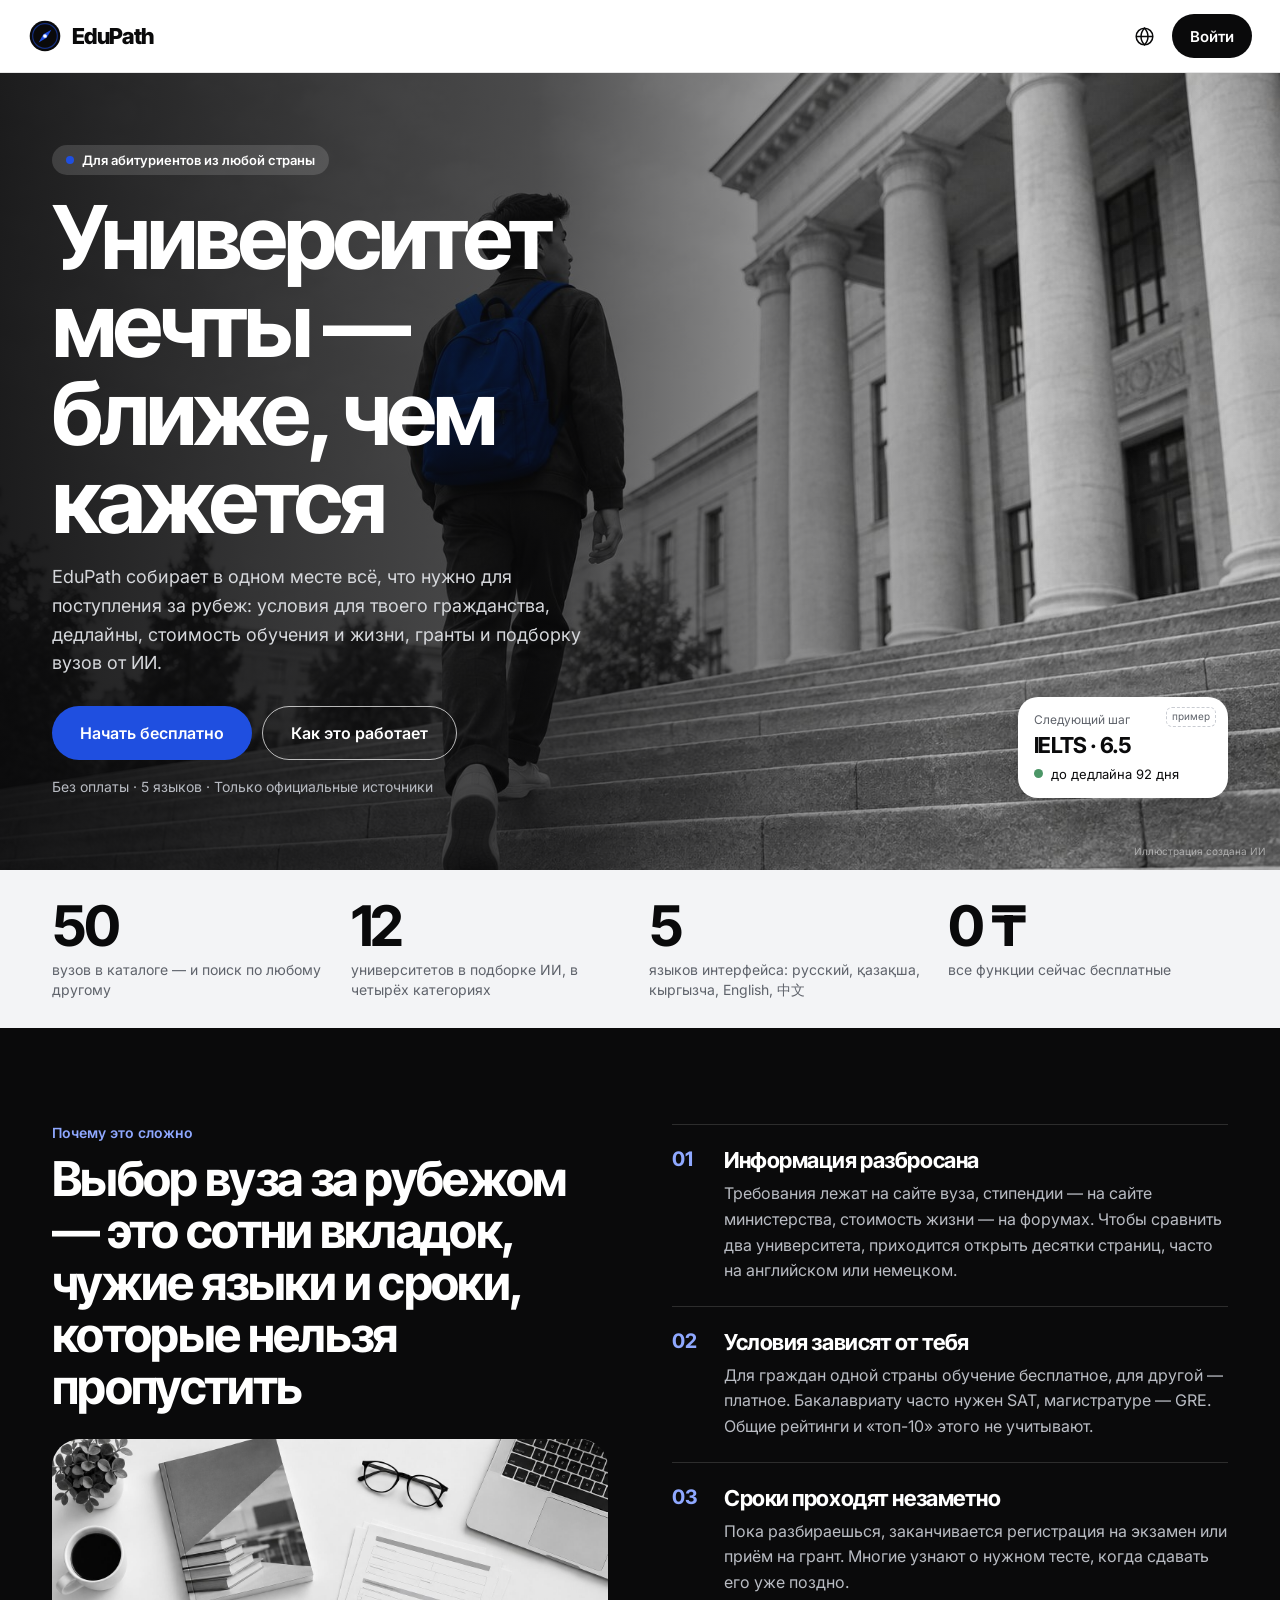
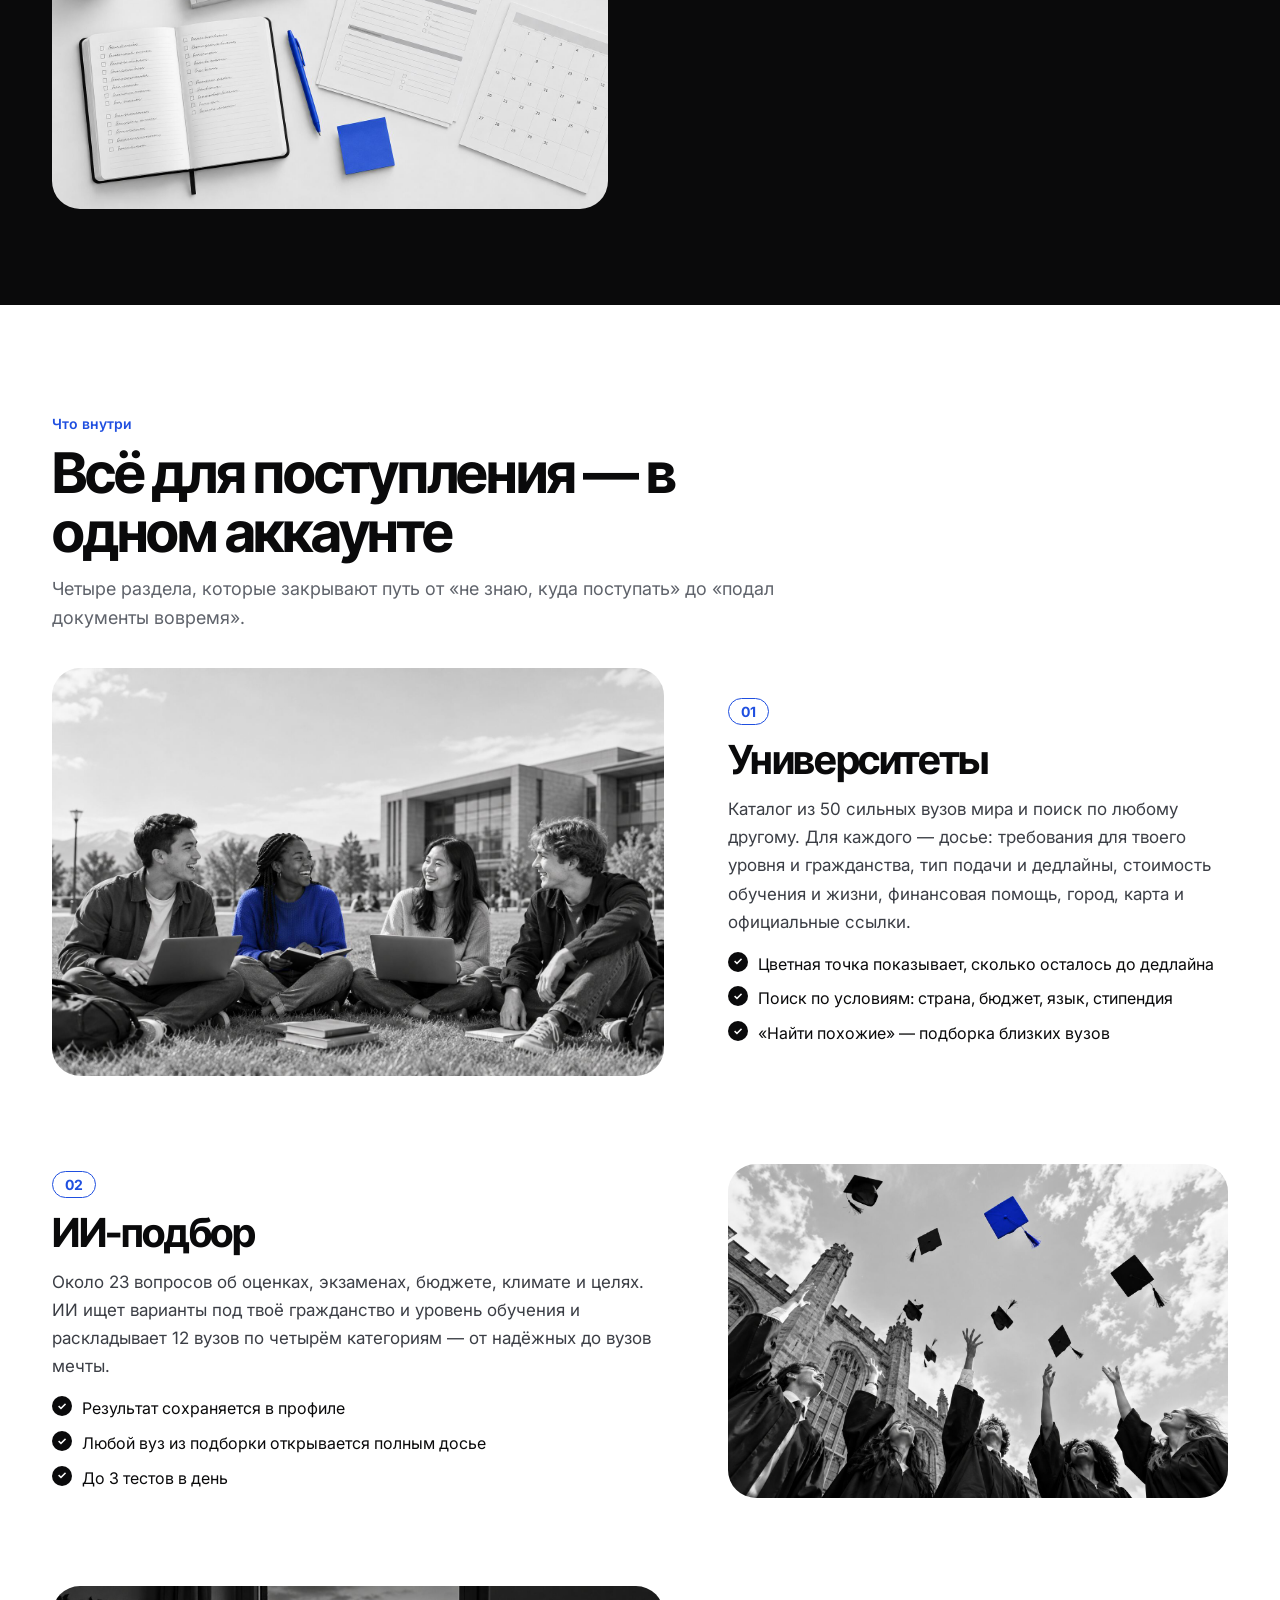
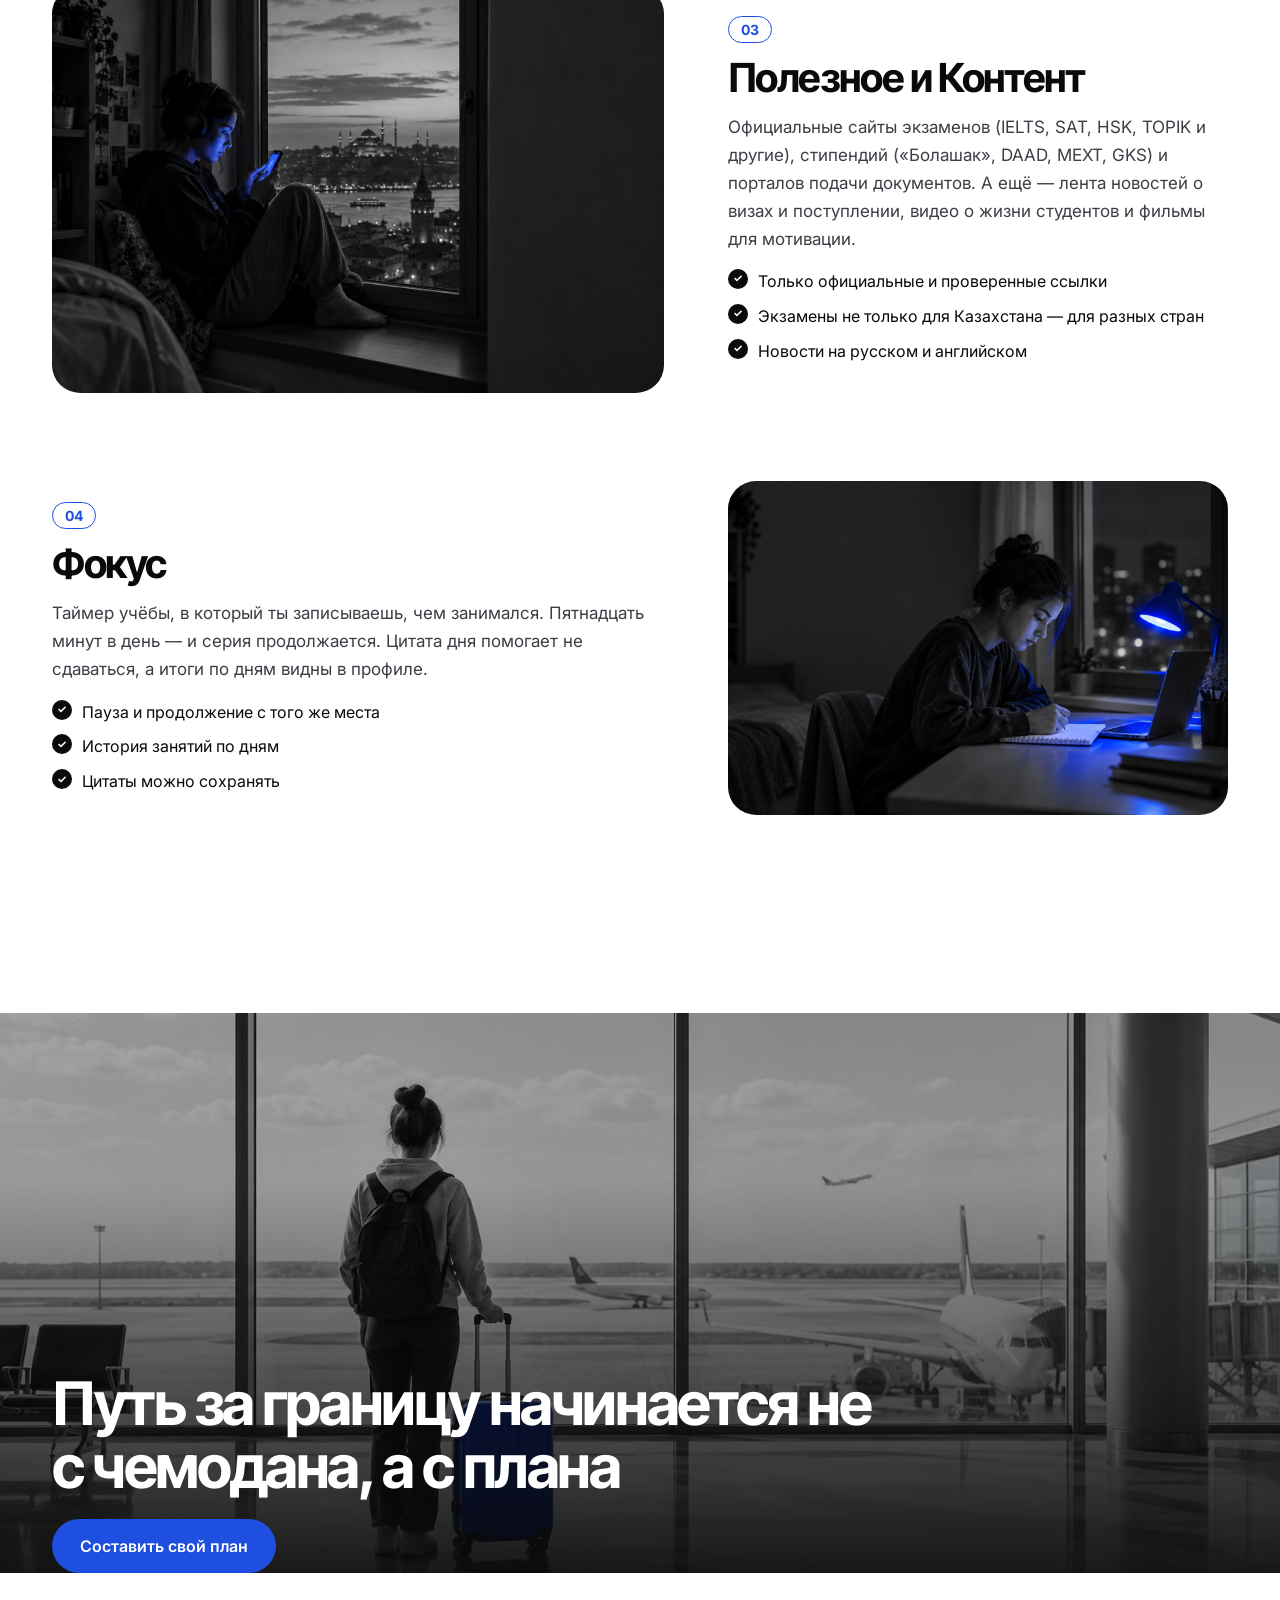
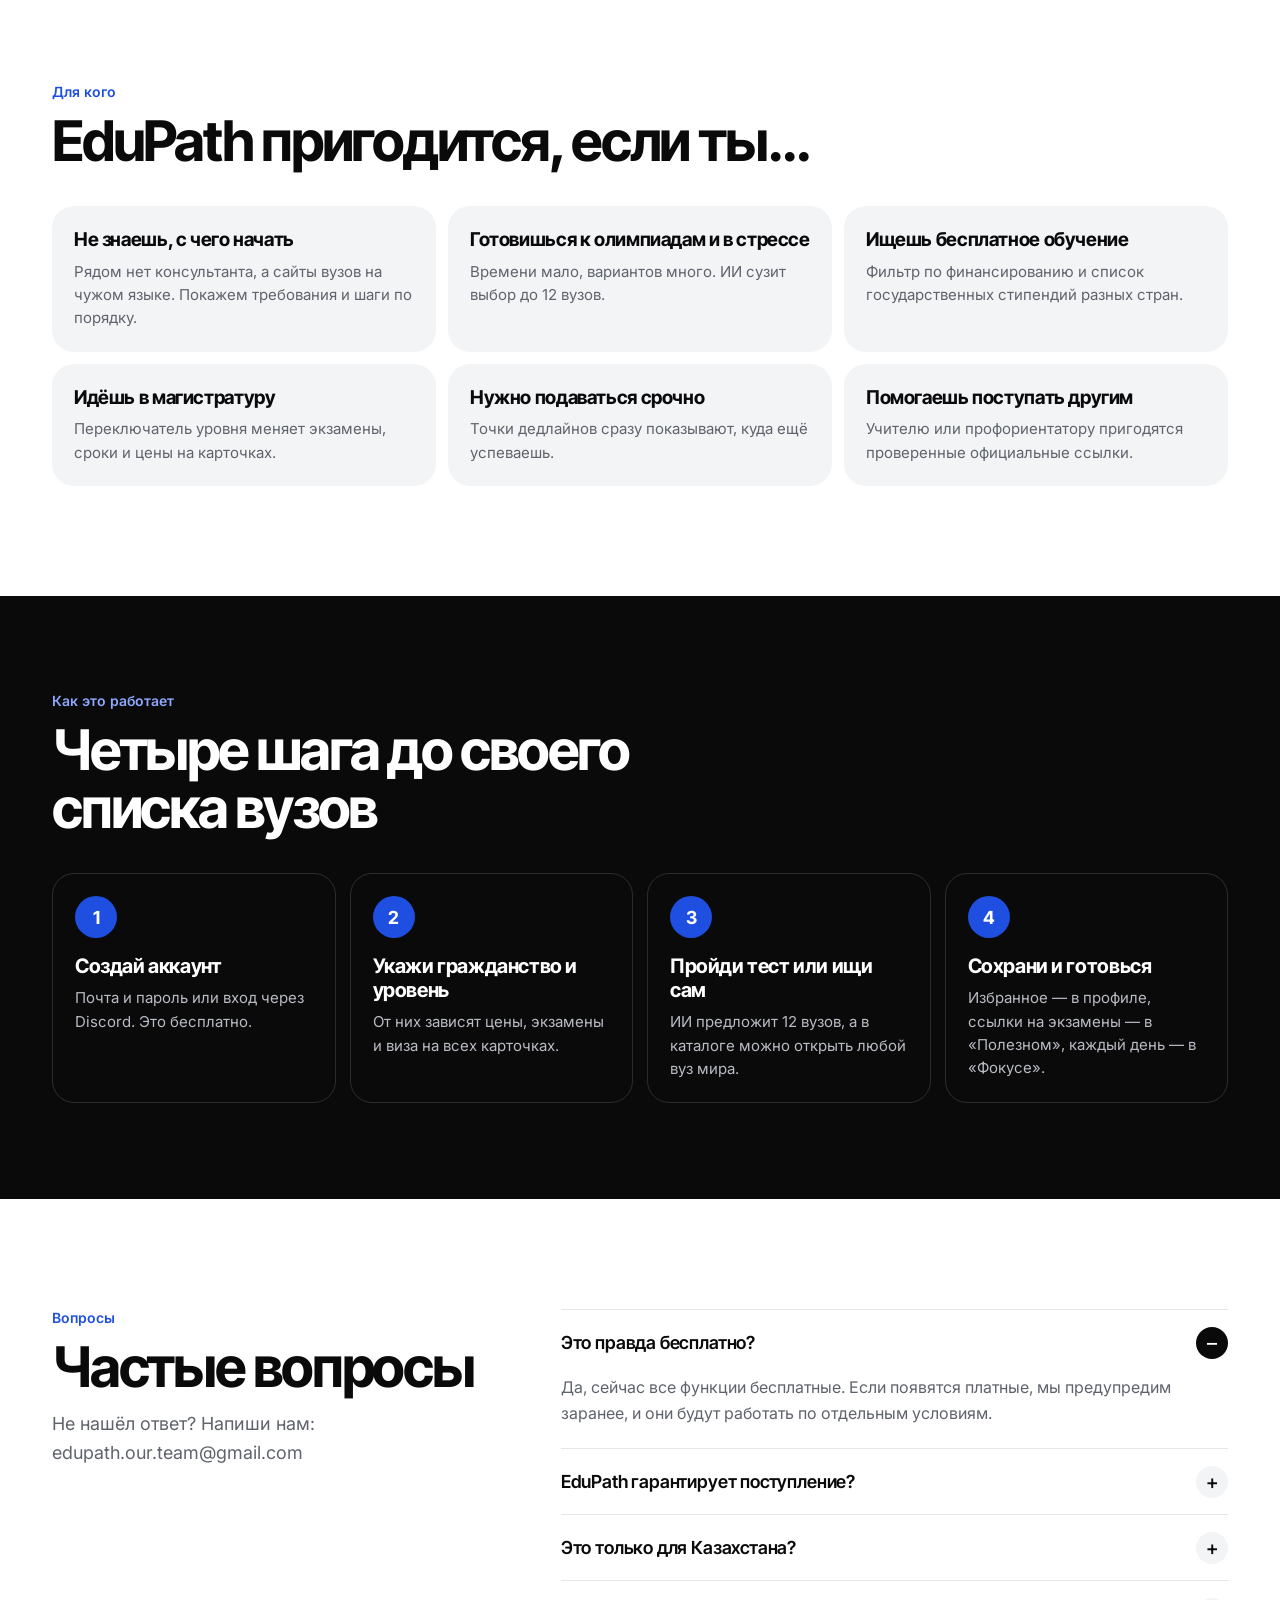
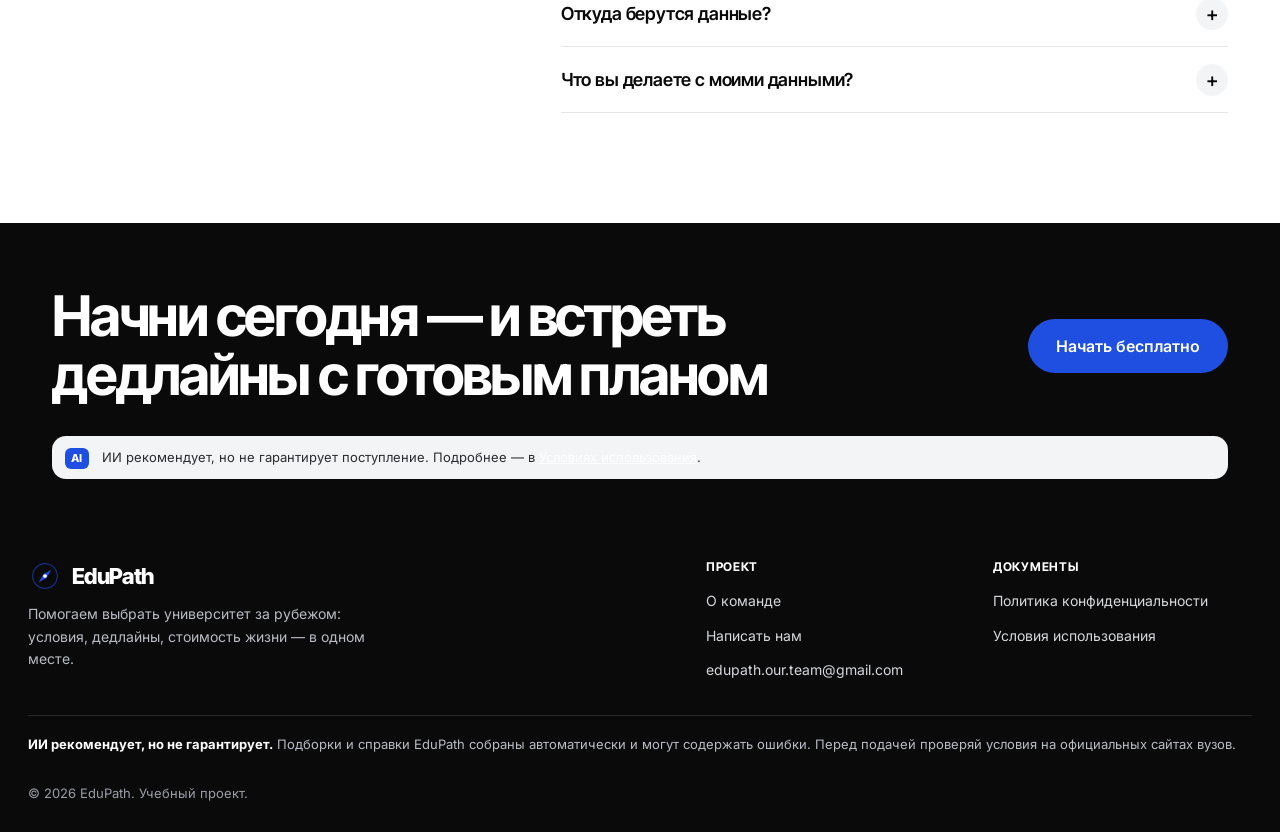
==== commit fe8ccc1c: "Оставлен только дизайн D, фото-фоны, перевод страницы «Университеты» - убраны варианты A/B/C и перек" ====
--- a/index.html
+++ b/index.html
@@ -3,340 +3,20 @@
 <head>
 <meta charset="UTF-8">
 <meta name="viewport" content="width=device-width, initial-scale=1, viewport-fit=cover">
-<meta name="theme-color" content="#0F2A4A">
+<meta name="theme-color" content="#0A0A0B">
 <title>EduPath — выбери университет за рубежом</title>
 <meta name="description" content="EduPath помогает выбрать университет за рубежом: условия поступления для твоего гражданства, дедлайны, стоимость жизни и ИИ-подбор вузов.">
 <link rel="preconnect" href="https://fonts.googleapis.com">
 <link rel="preconnect" href="https://fonts.gstatic.com" crossorigin>
-<link href="https://fonts.googleapis.com/css2?family=Lora:ital,wght@0,500;0,600;0,700;1,500&family=Manrope:wght@400;500;600;700;800&display=swap" rel="stylesheet">
-<link rel="stylesheet" href="edupath.css?v=2">
-<link rel="stylesheet" href="edupath-b.css?v=1">
-<link rel="stylesheet" href="edupath-c.css?v=1">
-<link rel="stylesheet" href="edupath-d.css?v=1">
+<link href="https://fonts.googleapis.com/css2?family=Inter+Tight:wght@500;600;700;800&family=Inter:wght@400;500;600;700&display=swap" rel="stylesheet">
+<link rel="stylesheet" href="edupath.css?v=3">
+<link rel="stylesheet" href="edupath-d.css?v=2">
 <style>
   *{ box-sizing:border-box; margin:0; padding:0; }
   body{ line-height:1.55; -webkit-font-smoothing:antialiased; }
   a{ color:inherit; text-decoration:none; }
-  .wrap{ max-width:1180px; margin:0 auto; padding:0 18px; }
-  .eyebrow{ display:inline-flex; align-items:center; gap:8px; font:700 12px var(--font-body); letter-spacing:.12em; text-transform:uppercase; color:var(--gold-ink); }
-  .eyebrow::before{ content:""; width:22px; height:2px; background:var(--gold); border-radius:2px; }
-  h1,h2,h3{ color:var(--navy-deep); letter-spacing:-.015em; line-height:1.15; }
-  .lead{ color:var(--muted); font-size:17px; }
-
-  /* кнопки */
-  .btn{ display:inline-flex; align-items:center; justify-content:center; gap:10px; min-height:52px; padding:0 24px;
-        border-radius:999px; font:700 16px var(--font-body); border:0; cursor:pointer; transition:transform .15s, background .15s, box-shadow .15s; }
-  .btn-gold{ background:var(--gold); color:var(--navy-deep); box-shadow:0 10px 24px rgba(242,178,51,.35); }
-  .btn-gold:hover{ transform:translateY(-2px); box-shadow:0 14px 30px rgba(242,178,51,.45); }
-  .btn-ghost{ background:transparent; color:var(--navy); border:1.5px solid rgba(30,78,140,.35); }
-  .btn-ghost:hover{ background:var(--tint); }
-  .btn svg{ width:18px; height:18px; }
-
-  /* HERO */
-  .hero{ padding:36px 0 48px; position:relative; overflow:hidden; }
-  .hero::before{ content:""; position:absolute; inset:-200px -200px auto auto; width:520px; height:520px; border-radius:50%;
-        background:radial-gradient(closest-side, rgba(30,78,140,.12), transparent); pointer-events:none; }
-  .hero-grid{ display:grid; gap:36px; position:relative; }
-  .hero h1{ font-size:clamp(34px, 9vw, 60px); margin:14px 0 16px; }
-  .hero h1 em{ font-style:italic; color:var(--navy); position:relative; white-space:nowrap; }
-  .hero h1 em::after{ content:""; position:absolute; left:0; right:0; bottom:.04em; height:.16em; background:var(--gold); opacity:.55; z-index:-1; border-radius:4px; }
-  .cta-row{ display:flex; flex-direction:column; gap:10px; margin-top:26px; }
-  .facts{ display:flex; flex-wrap:wrap; gap:8px; margin-top:22px; }
-  .fact{ font-size:13px; color:var(--navy-deep); background:var(--surface); border:1px solid var(--line); border-radius:999px; padding:7px 12px; }
-
-  /* макет интерфейса справа */
-  .mock{ position:relative; max-width:440px; width:100%; margin:0 auto; }
-  .mock-panel{ background:var(--navy-deep); border-radius:24px; padding:18px; color:#fff; box-shadow:0 30px 60px rgba(15,42,74,.28); }
-  .mock-top{ display:flex; justify-content:space-between; align-items:center; font-size:12px; color:#AFC0D6; margin-bottom:12px; }
-  .mock-chip{ background:rgba(242,178,51,.16); color:var(--gold); border-radius:999px; padding:4px 10px; font-weight:700; font-size:11px; }
-  .mock-search{ background:rgba(255,255,255,.08); border:1px solid rgba(255,255,255,.14); border-radius:12px; padding:12px 14px; font-size:14px; color:#C8D3E3; display:flex; gap:10px; align-items:center; }
-  .mock-search svg{ width:16px; height:16px; flex:none; }
-  .mock-card{ background:var(--surface); color:var(--text); border-radius:16px; padding:16px; margin-top:12px; }
-  .mock-card h4{ font:700 18px var(--font-head); color:var(--navy-deep); margin:6px 0 2px; }
-  .mock-row{ display:flex; justify-content:space-between; align-items:center; font-size:12px; color:var(--muted); }
-  .dot{ width:9px; height:9px; border-radius:50%; display:inline-block; background:#4C9667; }
-  .mock-grid{ display:grid; grid-template-columns:1fr 1fr; gap:8px; margin-top:12px; }
-  .mock-box{ background:var(--bg); border:1px solid var(--line); border-radius:10px; padding:9px 10px; }
-  .mock-box small{ display:block; font-size:11px; color:var(--muted); }
-  .mock-box b{ font-size:13px; color:var(--navy-deep); }
-  .mock-bar{ height:6px; border-radius:6px; background:var(--tint); margin-top:6px; overflow:hidden; }
-  .mock-bar i{ display:block; height:100%; width:62%; background:var(--navy); border-radius:6px; }
-  .mock-float{ position:absolute; right:-6px; bottom:-18px; background:var(--gold); color:var(--navy-deep); border-radius:14px; padding:10px 14px; font:700 13px var(--font-body); box-shadow:0 12px 26px rgba(15,42,74,.25); }
-  .mock-note{ text-align:center; font-size:12px; color:var(--muted); margin-top:30px; }
-
-  /* секции */
-  section.block{ padding:56px 0; }
-  .block-head{ max-width:680px; margin-bottom:28px; }
-  .block-head h2{ font-size:clamp(28px, 6vw, 42px); margin:10px 0 10px; }
-
-  .pains{ display:grid; gap:14px; }
-  .pain{ background:var(--surface); border:1px solid var(--line); border-radius:18px; padding:22px; }
-  .pain-ico{ width:44px; height:44px; border-radius:12px; display:grid; place-items:center; background:var(--tint); color:var(--navy); margin-bottom:14px; }
-  .pain-ico svg{ width:22px; height:22px; }
-  .pain h3{ font-size:20px; margin-bottom:6px; }
-  .pain p{ color:var(--muted); font-size:15px; }
-
-  .solution{ background:var(--navy-deep); color:#DCE5F1; border-radius:28px; padding:34px 22px; position:relative; overflow:hidden; }
-  .solution::after{ content:""; position:absolute; right:-80px; top:-80px; width:260px; height:260px; border-radius:50%; border:2px solid rgba(242,178,51,.25); }
-  .solution h2{ color:#fff; }
-  .solution .eyebrow{ color:var(--gold); }
-  .solution .lead{ color:#AFC0D6; }
-  .features{ display:grid; gap:12px; margin-top:26px; position:relative; z-index:1; }
-  .feature{ background:rgba(255,255,255,.06); border:1px solid rgba(255,255,255,.12); border-radius:18px; padding:20px; display:flex; gap:16px; align-items:flex-start; }
-  .feature-ico{ flex:none; width:46px; height:46px; border-radius:14px; display:grid; place-items:center; background:var(--gold); color:var(--navy-deep); }
-  .feature-ico svg{ width:22px; height:22px; }
-  .feature h3{ color:#fff; font-size:19px; margin-bottom:4px; }
-  .feature p{ font-size:15px; color:#C8D3E3; }
-
-  .steps{ display:grid; gap:14px; counter-reset:s; }
-  .step{ position:relative; background:var(--surface); border:1px solid var(--line); border-radius:18px; padding:22px 22px 22px 76px; }
-  .step::before{ counter-increment:s; content:counter(s); position:absolute; left:20px; top:20px; width:40px; height:40px; border-radius:50%;
-        display:grid; place-items:center; background:var(--tint); color:var(--navy); font:800 17px var(--font-body); }
-  .step h3{ font-size:19px; margin-bottom:4px; }
-  .step p{ color:var(--muted); font-size:15px; }
-
-  .final{ text-align:center; background:linear-gradient(180deg, var(--surface), var(--tint)); border:1px solid var(--line); border-radius:28px; padding:40px 20px; }
-  .final h2{ font-size:clamp(28px, 6vw, 40px); margin-bottom:10px; }
-  .final .cta-row{ align-items:center; }
-  .final .ep-ai-note{ max-width:620px; margin:26px auto 0; text-align:left; }
-
-  @media (min-width:700px){
-    .wrap{ padding:0 28px; }
-    .cta-row{ flex-direction:row; }
-    .pains{ grid-template-columns:repeat(3,1fr); }
-    .features{ grid-template-columns:1fr 1fr; }
-    .steps{ grid-template-columns:repeat(3,1fr); }
-    .step{ padding:76px 22px 24px; }
-    .solution{ padding:48px 44px; }
-  }
-  @media (min-width:1000px){
-    .hero{ padding:72px 0 80px; }
-    .hero-grid{ grid-template-columns:1.1fr .9fr; align-items:center; gap:56px; }
-    .lead{ font-size:18px; }
-    section.block{ padding:72px 0; }
-  }
-  /* ===================== ЛЕНДИНГ B ===================== */
-  .ui-a .land-b, .ui-b .land-a{ display:none; }
-  .ui-b.is-landing .ep-header{ background:rgba(15,42,74,.96); border-bottom-color:rgba(255,255,255,.08); }
-  .ui-b.is-landing .ep-header .ep-logo{ color:#fff; }
-  .ui-b.is-landing .ep-header .ep-icon-btn{ color:#E6EDF7; }
-  .ui-b.is-landing .ep-header .ep-icon-btn:hover{ background:rgba(255,255,255,.08); }
-  .ui-b.is-landing .ep-header .btn-login{ background:var(--gold); color:var(--navy-deep); }
-  .ui-b.is-landing .ep-header .btn-login:hover{ background:#FFC54D; }
-
-  .lb-wrap{ max-width:1200px; margin:0 auto; padding:0 18px; }
-  .lb-eyebrow{ display:inline-block; font:700 12px var(--font-body); letter-spacing:.14em; text-transform:uppercase; color:var(--gold); }
-  .lb-eyebrow.dark{ color:var(--gold-ink); }
-
-  .lb-hero{ background:var(--navy-deep); color:#DCE5F1; padding:34px 0 56px; position:relative; overflow:hidden; }
-  .lb-hero::before{ content:""; position:absolute; width:620px; height:620px; right:-260px; top:-220px; border-radius:50%;
-    border:1px solid rgba(242,178,51,.22); box-shadow:0 0 0 60px rgba(255,255,255,.02), 0 0 0 120px rgba(255,255,255,.015); }
-  .lb-hero-grid{ display:grid; gap:40px; position:relative; }
-  .lb-h1{ color:#fff; font-size:clamp(44px, 12vw, 84px); line-height:1.02; margin:14px 0 14px; letter-spacing:-.02em; }
-  .lb-h1 em{ font-style:italic; color:var(--gold); }
-  .lb-lead{ font-size:17px; color:#B9C7DA; max-width:540px; }
-
-  .lb-quick{ margin-top:26px; background:#fff; border-radius:20px; padding:8px; display:grid; gap:6px; box-shadow:0 24px 50px rgba(0,0,0,.25); max-width:620px; }
-  .lb-field{ display:flex; flex-direction:column; gap:2px; padding:10px 14px; border-radius:14px; background:var(--bg); cursor:pointer; }
-  .lb-field span{ font:700 11px var(--font-body); letter-spacing:.08em; text-transform:uppercase; color:var(--muted); }
-  .lb-field select{ border:0; background:transparent; font:700 17px var(--font-body); color:var(--navy-deep); padding:2px 0; outline:none; cursor:pointer; appearance:auto; width:100%; }
-  .lb-go{ display:flex; align-items:center; justify-content:center; gap:10px; min-height:56px; border:0; border-radius:14px; background:var(--gold);
-    color:var(--navy-deep); font:800 17px var(--font-body); cursor:pointer; transition:filter .15s; }
-  .lb-go:hover{ filter:brightness(1.06); }
-  .lb-go svg{ width:20px; height:20px; }
-  .lb-small{ margin-top:14px; font-size:14px; color:#AFC0D6; }
-  .lb-small a{ color:#fff; text-decoration:underline; text-underline-offset:3px; margin-left:4px; }
-
-  /* билет */
-  .lb-ticket-wrap{ max-width:400px; width:100%; margin:0 auto; }
-  .lb-ticket{ background:#fff; color:var(--text); border-radius:22px; padding:18px 18px 14px; transform:rotate(-2deg); box-shadow:0 30px 60px rgba(0,0,0,.35); position:relative; }
-  .lb-ticket-top{ display:flex; justify-content:space-between; align-items:center; font:600 11px var(--font-body); letter-spacing:.12em; color:var(--muted); }
-  .lb-ticket-top b{ color:var(--navy-deep); }
-  .lb-route{ display:flex; align-items:center; justify-content:space-between; margin:18px 0 14px; gap:10px; }
-  .lb-route small, .lb-ticket-grid small{ display:block; font:700 10px var(--font-body); letter-spacing:.1em; text-transform:uppercase; color:var(--muted); }
-  .lb-route b{ font:700 22px var(--font-head); color:var(--navy-deep); }
-  .lb-route .r{ text-align:right; }
-  .lb-plane{ flex:1; text-align:center; color:var(--gold-ink); font-size:20px; position:relative; }
-  .lb-plane::before{ content:""; position:absolute; left:0; right:0; top:50%; border-top:2px dashed #C9D5E6; z-index:0; }
-  .lb-plane{ background:linear-gradient(#fff,#fff) center/34px 100% no-repeat; }
-  .lb-ticket-grid{ display:grid; grid-template-columns:1fr 1fr; gap:12px 16px; }
-  .lb-ticket-grid b{ font:700 15px var(--font-body); color:var(--navy-deep); }
-  .lb-ticket-grid b.ok{ color:#2F7A4C; }
-  .lb-cut{ margin:16px -18px 12px; border-top:2px dashed #D5DEEA; position:relative; }
-  .lb-cut::before, .lb-cut::after{ content:""; position:absolute; top:-12px; width:22px; height:22px; border-radius:50%; background:var(--navy-deep); }
-  .lb-cut::before{ left:-11px; } .lb-cut::after{ right:-11px; }
-  .lb-ticket-bottom{ display:flex; align-items:center; justify-content:space-between; gap:12px; font:700 12px var(--font-body); color:var(--navy); }
-  .lb-barcode{ height:34px; flex:1; max-width:170px; background:repeating-linear-gradient(90deg, var(--navy-deep) 0 2px, transparent 2px 4px, var(--navy-deep) 4px 7px, transparent 7px 9px, var(--navy-deep) 9px 10px, transparent 10px 13px); border-radius:2px; }
-  .lb-ticket-note{ text-align:center; font-size:12px; color:#8FA3BF; margin-top:18px; }
-
-  /* секции */
-  .lb-sec{ padding:56px 0; }
-  .lb-head{ margin-bottom:24px; max-width:720px; }
-  .lb-head h2{ font-size:clamp(28px, 6.5vw, 46px); color:var(--navy-deep); margin-top:8px; line-height:1.12; }
-
-  .lb-pains{ display:grid; grid-auto-flow:column; grid-auto-columns:82%; gap:12px; overflow-x:auto; scroll-snap-type:x mandatory; scroll-padding:0 18px; padding-bottom:8px; margin:0 -18px; padding-left:18px; padding-right:18px; scrollbar-width:none; }
-  .lb-pain{ scroll-snap-align:start; background:var(--surface); border:1px solid var(--line); border-radius:22px; padding:22px; }
-  .lb-num{ display:block; font:700 52px/1 var(--font-head); color:var(--gold); margin-bottom:14px; }
-  .lb-pain h3{ font-size:20px; color:var(--navy-deep); margin-bottom:6px; }
-  .lb-pain p{ color:var(--muted); font-size:15px; }
-
-  .lb-bento{ display:grid; gap:12px; }
-  .lb-tile{ border-radius:24px; padding:22px; background:var(--surface); border:1px solid var(--line); position:relative; overflow:hidden; }
-  .lb-tile h3{ font-size:22px; color:var(--navy-deep); margin-bottom:6px; }
-  .lb-tile p{ color:var(--muted); font-size:15px; max-width:440px; }
-  .lb-t-ai{ background:var(--navy); border-color:var(--navy); }
-  .lb-t-ai h3{ color:#fff; } .lb-t-ai p{ color:#C8D8EE; }
-  .lb-badge{ display:inline-block; background:var(--gold); color:var(--navy-deep); font:800 12px var(--font-body); padding:5px 8px; border-radius:8px; margin-bottom:12px; }
-  .lb-t-focus{ background:var(--gold); border-color:var(--gold); }
-  .lb-t-focus p{ color:#4A3A10; }
-  .lb-clock{ font:700 40px/1 var(--font-head); color:var(--navy-deep); margin-bottom:14px; letter-spacing:.02em; }
-  .lb-mini{ margin-top:18px; display:grid; gap:8px; }
-  .lb-mini-row{ display:flex; align-items:center; gap:10px; background:var(--bg); border:1px solid var(--line); border-radius:12px; padding:10px 12px; font-size:14px; }
-  .lb-mini-row b{ color:var(--navy-deep); font-weight:700; }
-  .lb-mini-row i{ margin-left:auto; font-style:normal; color:var(--muted); font-size:13px; }
-  .lb-mini-row .d{ width:9px; height:9px; border-radius:50%; flex:none; }
-  .d.g{ background:#4C9667; } .d.y{ background:#D6A22D; } .d.r{ background:#C94C43; }
-
-  .lb-path-sec{ padding-top:0; }
-  .lb-path{ list-style:none; display:grid; gap:0; position:relative; padding-left:0; }
-  .lb-path li{ position:relative; padding:0 0 26px 62px; }
-  .lb-path li::before{ content:""; position:absolute; left:21px; top:44px; bottom:0; border-left:2px dashed #C9D5E6; }
-  .lb-path li:last-child::before{ display:none; }
-  .lb-dot{ position:absolute; left:0; top:0; width:44px; height:44px; border-radius:50%; background:var(--navy-deep); color:var(--gold); display:grid; place-items:center; font:800 18px var(--font-body); }
-  .lb-path h3{ font-size:20px; color:var(--navy-deep); padding-top:8px; margin-bottom:4px; }
-  .lb-path p{ color:var(--muted); font-size:15px; }
-
-  .lb-final{ background:var(--gold); padding:40px 0 34px; }
-  .lb-final-in{ display:grid; gap:18px; align-items:center; }
-  .lb-final h2{ color:var(--navy-deep); font-size:clamp(28px, 6vw, 44px); line-height:1.1; }
-  .lb-final p{ color:#4A3A10; margin-top:6px; font-size:16px; }
-  .lb-final-btn{ display:inline-flex; align-items:center; justify-content:center; min-height:56px; padding:0 28px; border-radius:999px; background:var(--navy-deep); color:#fff; font:800 17px var(--font-body); }
-  .lb-final-btn:hover{ background:var(--navy); }
-  .lb-final .lb-note{ margin-top:24px; background:rgba(255,255,255,.55); border-color:rgba(15,42,74,.15); }
-  .ui-b .land-b ~ .ep-footer, .ui-b.is-landing .ep-footer{ margin-top:0; border-radius:0; }
-
-  @media (min-width:700px){
-    .lb-wrap{ padding:0 28px; }
-    .lb-quick{ grid-template-columns:1fr 1fr auto; align-items:stretch; }
-    .lb-go{ padding:0 24px; }
-    .lb-pains{ grid-auto-flow:row; grid-template-columns:repeat(3,1fr); overflow:visible; margin:0; padding:0; }
-    .lb-bento{ grid-template-columns:repeat(2,1fr); }
-    .lb-t-uni{ grid-row:span 2; }
-    .lb-path{ grid-template-columns:repeat(3,1fr); gap:24px; }
-    .lb-path li{ padding:62px 0 0; }
-    .lb-path li::before{ left:52px; right:-24px; top:21px; bottom:auto; border-left:0; border-top:2px dashed #C9D5E6; }
-    .lb-path .lb-dot{ top:0; }
-    .lb-final-in{ grid-template-columns:1fr auto; }
-  }
-  @media (min-width:1000px){
-    .lb-hero{ padding:72px 0 96px; }
-    .lb-hero-grid{ grid-template-columns:1.15fr .85fr; align-items:center; gap:56px; }
-    .lb-sec{ padding:88px 0; }
-    .lb-bento{ grid-template-columns:repeat(4,1fr); grid-template-rows:auto auto; }
-    .lb-t-uni{ grid-column:span 2; grid-row:span 2; padding:30px; }
-    .lb-t-ai{ grid-column:span 2; }
-    .lb-path-sec{ padding-top:0; }
-  }
-
-  /* ===================== ЛЕНДИНГ C ===================== */
-  .land-c{ display:none; }
-  .ui-c .land-c{ display:block; }
-  .ui-c .land-a, .ui-c .land-b{ display:none; }
-  .ui-c.is-landing .ep-header{ background:#fff; border-bottom:2px solid var(--ink); -webkit-backdrop-filter:none; backdrop-filter:none; }
-  .ui-c.is-landing .ep-header .ep-logo{ font-family:var(--font-head); font-size:18px; }
-  .ui-c.is-landing .ep-header .btn-login{ background:var(--gold); color:var(--ink); border:2px solid var(--ink); box-shadow:3px 3px 0 var(--ink); }
-
-  .lc-wrap{ max-width:1200px; margin:0 auto; padding:0 18px; }
-  .lc-tag{ display:inline-block; background:#fff; border:2px solid var(--ink); border-radius:999px; padding:6px 12px; font:700 12px var(--font-body); color:var(--ink); }
-  .lc-hero{ padding:30px 0 40px; }
-  .lc-hero-grid{ display:grid; gap:34px; }
-  .ui-c .lc-h1{ font-family:var(--font-head); font-size:clamp(36px, 9.5vw, 76px) !important; line-height:1.04 !important; letter-spacing:-.035em; color:var(--ink); margin:16px 0 14px; }
-  .lc-h1 mark{ background:var(--gold); color:var(--ink); padding:0 .15em; border-radius:8px; box-decoration-break:clone; -webkit-box-decoration-break:clone; }
-  .lc-lead{ font-size:17px; color:var(--muted); max-width:560px; }
-  .lc-cta{ display:flex; flex-direction:column; gap:12px; margin-top:24px; }
-  .lc-btn{ display:inline-flex; align-items:center; justify-content:center; gap:8px; min-height:56px; padding:0 26px; border-radius:12px;
-    border:2px solid var(--ink); background:#fff; color:var(--ink); font:800 16px var(--font-body); box-shadow:4px 4px 0 var(--ink); transition:transform .12s, box-shadow .12s; }
-  .lc-btn:hover{ transform:translate(-2px,-2px); box-shadow:6px 6px 0 var(--ink); }
-  .lc-btn:active{ transform:translate(2px,2px); box-shadow:1px 1px 0 var(--ink); }
-  .lc-btn.gold{ background:var(--gold); }
-  .lc-btn.dark{ background:var(--ink); color:#fff; box-shadow:4px 4px 0 #fff; border-color:#fff; }
-
-  .lc-plan{ position:relative; max-width:440px; width:100%; margin:0 auto; padding:18px 10px 30px; }
-  .lc-plan-card{ background:#fff; border:2px solid var(--ink); border-radius:16px; box-shadow:8px 8px 0 var(--ink); padding:18px; }
-  .lc-plan-head{ display:flex; justify-content:space-between; align-items:center; margin-bottom:12px; }
-  .lc-plan-head b{ font:700 16px var(--font-head); color:var(--ink); }
-  .lc-plan-head span{ font-size:11px; color:var(--muted); border:1.5px dashed var(--muted); border-radius:6px; padding:2px 6px; }
-  .lc-plan ul{ list-style:none; display:grid; gap:8px; }
-  .lc-plan li{ display:flex; align-items:center; gap:10px; padding:10px 12px; border:1.5px solid var(--line); border-radius:10px; font-size:14px; font-weight:600; color:var(--ink); }
-  .lc-plan li i{ width:20px; height:20px; border:2px solid var(--ink); border-radius:6px; flex:none; display:grid; place-items:center; }
-  .lc-plan li.done{ color:var(--muted); }
-  .lc-plan li.done span{ text-decoration:line-through; }
-  .lc-plan li.done i{ background:var(--ink); }
-  .lc-plan li.done i::after{ content:"✓"; color:var(--gold); font-size:13px; font-style:normal; font-weight:800; }
-  .lc-plan li.now{ border:2px solid var(--ink); background:var(--tint-gold); }
-  .lc-plan li em{ margin-left:auto; font-style:normal; font-size:11px; font-weight:800; background:var(--gold); border:1.5px solid var(--ink); border-radius:6px; padding:2px 6px; }
-  .lc-plan-bar{ margin-top:14px; height:10px; border:2px solid var(--ink); border-radius:999px; overflow:hidden; background:#fff; }
-  .lc-plan-bar span{ display:block; height:100%; background:var(--gold); }
-  .lc-sticker{ position:absolute; background:var(--gold); border:2px solid var(--ink); border-radius:10px; padding:7px 11px; font:800 13px var(--font-body); color:var(--ink); box-shadow:3px 3px 0 var(--ink); white-space:nowrap; }
-  .lc-sticker.s1{ top:0; right:0; transform:rotate(4deg); }
-  .lc-sticker.s2{ bottom:0; left:0; transform:rotate(-3deg); background:#fff; }
-
-  .lc-marquee{ border-top:2px solid var(--ink); border-bottom:2px solid var(--ink); background:var(--ink); overflow:hidden; padding:12px 0; }
-  .lc-track{ display:flex; gap:28px; width:max-content; animation:lcmove 40s linear infinite; font:700 15px var(--font-head); color:#fff; white-space:nowrap; }
-  .lc-track span::after{ content:"✦"; color:var(--gold); margin-left:28px; }
-  @keyframes lcmove{ to{ transform:translateX(-50%); } }
-
-  .lc-sec{ padding:56px 0; }
-  .lc-head{ display:flex; align-items:baseline; gap:14px; margin-bottom:22px; }
-  .lc-head h2{ font-family:var(--font-head); font-size:clamp(26px, 6vw, 44px); color:var(--ink); line-height:1.1; letter-spacing:-.03em; }
-  .lc-num{ font:800 14px var(--font-head); background:var(--gold); border:2px solid var(--ink); border-radius:8px; padding:4px 8px; color:var(--ink); flex:none; }
-  .lc-who{ display:grid; gap:14px; }
-  .lc-who article{ background:#fff; border:2px solid var(--ink); border-radius:14px; box-shadow:4px 4px 0 var(--ink); padding:18px; }
-  .lc-emo{ display:grid; place-items:center; width:46px; height:46px; border:2px solid var(--ink); border-radius:12px; background:var(--tint); font-size:22px; margin-bottom:12px; }
-  .lc-who h3{ font-family:var(--font-head); font-size:17px; color:var(--ink); margin-bottom:6px; letter-spacing:-.02em; }
-  .lc-who p{ color:var(--muted); font-size:15px; }
-
-  .lc-dark{ background:var(--ink); }
-  .lc-dark .lc-head h2{ color:#fff; }
-  .lc-list{ list-style:none; counter-reset:n; display:grid; gap:0; border-top:2px solid rgba(255,255,255,.2); }
-  .lc-list li{ counter-increment:n; display:grid; grid-template-columns:54px 1fr; gap:6px 14px; padding:20px 0; border-bottom:2px solid rgba(255,255,255,.2); }
-  .lc-list li::before{ content:"0" counter(n); grid-row:1 / 3; font:800 28px/1 var(--font-head); color:var(--gold); }
-  .lc-list b{ font:700 20px var(--font-head); color:#fff; letter-spacing:-.02em; }
-  .lc-list span{ color:#B9C7DA; font-size:15px; }
-
-  .lc-faq{ display:grid; gap:12px; }
-  .lc-faq details{ background:#fff; border:2px solid var(--ink); border-radius:12px; box-shadow:4px 4px 0 var(--ink); }
-  .lc-faq summary{ list-style:none; cursor:pointer; padding:16px 52px 16px 18px; font:700 16px var(--font-body); color:var(--ink); position:relative; min-height:56px; display:flex; align-items:center; }
-  .lc-faq summary::-webkit-details-marker{ display:none; }
-  .lc-faq summary::after{ content:"+"; position:absolute; right:14px; top:50%; transform:translateY(-50%); width:28px; height:28px; border:2px solid var(--ink); border-radius:8px; display:grid; place-items:center; font-weight:800; background:var(--gold); }
-  .lc-faq details[open] summary::after{ content:"–"; background:#fff; }
-  .lc-faq p{ padding:0 18px 18px; color:var(--muted); font-size:15px; }
-
-  .lc-final{ background:var(--gold); border-top:2px solid var(--ink); padding:44px 0; }
-  .lc-final-in{ display:grid; gap:20px; align-items:center; }
-  .lc-final h2{ font-family:var(--font-head); font-size:clamp(26px, 6vw, 46px); color:var(--ink); line-height:1.1; letter-spacing:-.03em; }
-  .ui-c.is-landing .ep-footer{ margin-top:0; border-top:2px solid var(--ink); }
-
-  @media (min-width:700px){
-    .lc-wrap{ padding:0 28px; }
-    .lc-cta{ flex-direction:row; }
-    .lc-who{ grid-template-columns:repeat(2,1fr); }
-    .lc-final-in{ grid-template-columns:1fr auto; }
-  }
-  @media (min-width:1000px){
-    .lc-hero{ padding:64px 0 72px; }
-    .lc-hero-grid{ grid-template-columns:1.2fr .8fr; align-items:center; gap:56px; }
-    .lc-who{ grid-template-columns:repeat(3,1fr); }
-    .lc-sec{ padding:84px 0; }
-    .lc-list{ grid-template-columns:1fr 1fr; column-gap:40px; }
-    .lc-faq-wrap{ display:grid; grid-template-columns:.8fr 1.2fr; gap:40px; align-items:start; }
-  }
-  @media (prefers-reduced-motion:reduce){ .lc-track{ animation:none; } }
 
   /* ===================== ЛЕНДИНГ D (60/30/10) ===================== */
-  .land-d{ display:none; }
-  .ui-d .land-d{ display:block; }
-  .ui-d .land-a, .ui-d .land-b, .ui-d .land-c{ display:none; }
   .ui-d.is-landing .ep-footer{ margin-top:0; }
 
   .ld-wrap{ max-width:1240px; margin:0 auto; padding:0 20px; }
@@ -355,17 +35,24 @@
   .ld-note{ margin-top:16px; font-size:14px; color:var(--d-muted); }
   .ld-img{ display:block; width:100%; height:100%; object-fit:cover; border-radius:28px; background:#1b1c1f; }
 
-  .ld-hero{ padding:28px 0 48px; }
-  .ld-hero-grid{ display:grid; gap:32px; align-items:center; }
-  .ld-hero-media{ position:relative; aspect-ratio:4/3.4; border-radius:28px; background:var(--d-black); }
-  .ld-float{ position:absolute; left:-6px; bottom:22px; background:#fff; border-radius:20px; padding:14px 16px; box-shadow:0 22px 50px rgba(10,10,11,.18); min-width:200px; }
+  .ld-hero{ position:relative; background:var(--d-black); color:#fff; overflow:hidden; min-height:min(86vh, 820px); display:flex; align-items:flex-end; }
+  .ld-hero-bg{ position:absolute; inset:0; width:100%; height:100%; object-fit:cover; object-position:62% center; }
+  .ld-hero::after{ content:""; position:absolute; inset:0; background:linear-gradient(0deg, rgba(10,10,11,.94) 0%, rgba(10,10,11,.72) 45%, rgba(10,10,11,.25) 100%); }
+  .ld-hero-in{ position:relative; z-index:1; width:100%; padding-top:96px; padding-bottom:40px; display:grid; gap:28px; align-items:end; }
+  .ld-hero .ld-h1{ color:#fff; }
+  .ld-hero .ld-lead{ color:#D6D8DC; }
+  .ld-hero .ld-pill{ background:rgba(255,255,255,.14); color:#fff; }
+  .ld-hero .ld-note{ color:#B9BCC3; }
+  .ld-btn.ghost-light{ border:1.5px solid rgba(255,255,255,.7); color:#fff; }
+  .ld-btn.ghost-light:hover{ background:#fff; color:var(--d-black); }
+  .ld-float{ display:none; position:relative; background:#fff; color:var(--d-black); border-radius:20px; padding:14px 16px; box-shadow:0 22px 50px rgba(0,0,0,.3); min-width:210px; justify-self:end; }
   .ld-float small{ display:block; font-size:12px; color:var(--d-muted); }
-  .ld-float b{ display:block; font:700 22px var(--font-head); letter-spacing:-.03em; color:var(--d-black); margin:2px 0 6px; }
-  .ld-float span{ display:flex; align-items:center; gap:8px; font-size:13px; color:var(--d-black); }
+  .ld-float b{ display:block; font:700 22px var(--font-head); letter-spacing:-.03em; margin:2px 0 6px; }
+  .ld-float span{ display:flex; align-items:center; gap:8px; font-size:13px; }
   .ld-float span i{ width:9px; height:9px; border-radius:50%; background:#4C9667; }
   .ld-float span em{ font-style:normal; }
   .ld-float u{ position:absolute; top:10px; right:12px; text-decoration:none; font-size:10px; color:var(--d-muted); border:1px dashed #C9CCD2; border-radius:6px; padding:1px 5px; }
-  .ld-credit{ position:absolute; right:14px; bottom:12px; font-size:10px; color:rgba(255,255,255,.55); }
+  .ld-credit{ position:absolute; right:14px; bottom:10px; z-index:1; font-size:10px; color:rgba(255,255,255,.5); }
 
   .ld-stats{ background:var(--d-gray); padding:28px 0; }
   .ld-stats-grid{ display:grid; grid-template-columns:1fr 1fr; gap:22px 18px; }
@@ -426,8 +113,8 @@
   .ld-final{ background:var(--d-black); padding:64px 0 40px; }
   .ld-final-in{ display:grid; gap:24px; align-items:center; }
   .ld-final h2{ font:700 clamp(30px, 7vw, 56px)/1.04 var(--font-head); letter-spacing:-.04em; color:#fff; margin:0; max-width:820px; }
-  .ui-d .ld-ai{ margin-top:32px; background:rgba(255,255,255,.07) !important; color:#C9CCD2 !important; }
-  .ui-d .ld-ai a{ color:#fff !important; }
+  .ld-ai{ margin-top:32px; background:rgba(255,255,255,.07) !important; color:#C9CCD2 !important; }
+  .ld-ai a{ color:#fff !important; }
 
   @media (min-width:700px){
     .ld-wrap{ padding:0 32px; }
@@ -436,11 +123,12 @@
     .ld-who{ grid-template-columns:repeat(2,1fr); }
     .ld-steps{ grid-template-columns:repeat(2,1fr); }
     .ld-final-in{ grid-template-columns:1fr auto; }
-    .ld-float{ left:-24px; }
   }
   @media (min-width:1000px){
-    .ld-hero{ padding:56px 0 80px; }
-    .ld-hero-grid{ grid-template-columns:1.05fr .95fr; gap:56px; }
+    .ld-hero{ align-items:center; }
+    .ld-hero::after{ background:linear-gradient(90deg, rgba(10,10,11,.92) 0%, rgba(10,10,11,.7) 42%, rgba(10,10,11,.1) 80%); }
+    .ld-hero-in{ grid-template-columns:minmax(0,640px) 1fr; padding-top:72px; padding-bottom:72px; }
+    .ld-float{ display:block; align-self:end; }
     .ld-problem{ grid-template-columns:1fr 1fr; gap:64px; align-items:start; }
     .ld-dark{ padding:96px 0; }
     .ld-sec{ padding:110px 0; }
@@ -456,384 +144,33 @@
 </head>
 <body>
 <header class="ep-header" id="siteHeader" data-variant="landing"></header>
-<script src="layout.js?v=4"></script>
-<script src="edupath-d.js?v=1"></script>
-
-<main class="land-a">
-  <!-- 1. Главный экран -->
-  <section class="hero">
-    <div class="wrap hero-grid">
-      <div>
-        <span class="eyebrow" data-l="eyebrow">Поступление за рубеж без хаоса</span>
-        <h1 data-l-html="h1">Найди университет, который подходит <em>именно тебе</em></h1>
-        <p class="lead" data-l="lead">Условия поступления для твоего гражданства и уровня обучения, дедлайны, стоимость жизни и ИИ-подбор вузов — в одном месте, а не на сотне вкладок.</p>
-        <div class="cta-row">
-          <a href="#" class="btn btn-gold" data-auth-open="register"><span data-l="start">Начать — это бесплатно</span>
-            <svg viewBox="0 0 24 24" fill="none" stroke="currentColor" stroke-width="2.2" stroke-linecap="round" stroke-linejoin="round"><path d="M5 12h14M13 6l6 6-6 6"/></svg></a>
-          <a href="#" class="btn btn-ghost" data-auth-open="login" data-l="have">У меня уже есть аккаунт</a>
-        </div>
-        <div class="facts">
-          <span class="fact" data-l="f1">🌍 Для абитуриентов из любой страны</span>
-          <span class="fact" data-l="f2">🗣 5 языков интерфейса</span>
-          <span class="fact" data-l="f3">🔗 Ссылки на официальные источники</span>
-        </div>
-      </div>
-
-      <div>
-        <div class="mock" aria-hidden="true">
-          <div class="mock-panel">
-            <div class="mock-top"><span data-l="m_title">Университеты</span><span class="mock-chip" data-l="m_chip">Бакалавриат · KZ</span></div>
-            <div class="mock-search"><svg viewBox="0 0 24 24" fill="none" stroke="currentColor" stroke-width="2"><circle cx="11" cy="11" r="7"/><path d="m20 20-3.5-3.5"/></svg><span data-l="m_search">Введи название университета…</span></div>
-            <div class="mock-card">
-              <div class="mock-row"><span data-l="m_place">Город, страна</span><span class="dot"></span></div>
-              <h4 data-l="m_uni">Твой будущий университет</h4>
-              <div class="mock-grid">
-                <div class="mock-box"><small data-l="m_req">Требования</small><b>IELTS · SAT</b></div>
-                <div class="mock-box"><small data-l="m_dl">Дедлайн</small><b data-l="m_dl_v">через 4 мес.</b></div>
-                <div class="mock-box"><small data-l="m_aid">Финпомощь</small><b data-l="m_aid_v">есть гранты</b></div>
-                <div class="mock-box"><small data-l="m_life">Жизнь в месяц</small><div class="mock-bar"><i></i></div></div>
-              </div>
-            </div>
-          </div>
-          <div class="mock-float" data-l="m_float">4 категории × 3 вуза</div>
-        </div>
-        <p class="mock-note" data-l="m_note">Так выглядит карточка вуза на сайте (пример интерфейса)</p>
-      </div>
-    </div>
-  </section>
-
-  <!-- 2. Проблема -->
-  <section class="block" id="problem">
-    <div class="wrap">
-      <div class="block-head">
-        <span class="eyebrow" data-l="p_eyebrow">Проблема</span>
-        <h2 data-l="p_h2">Почему выбрать вуз за рубежом так тяжело</h2>
-        <p class="lead" data-l="p_lead">Дело не в том, что вариантов мало. Их слишком много, и всё важное спрятано.</p>
-      </div>
-      <div class="pains">
-        <div class="pain">
-          <div class="pain-ico"><svg viewBox="0 0 24 24" fill="none" stroke="currentColor" stroke-width="1.8" stroke-linecap="round" stroke-linejoin="round"><rect x="3" y="4" width="18" height="14" rx="2"/><path d="M3 9h18M8 20h8"/></svg></div>
-          <h3 data-l="p1_h">Информация разбросана</h3>
-          <p data-l="p1_t">Требования, цены и стипендии лежат на разных сайтах, часто на чужом языке. Сравнить два вуза — уже целый вечер.</p>
-        </div>
-        <div class="pain">
-          <div class="pain-ico"><svg viewBox="0 0 24 24" fill="none" stroke="currentColor" stroke-width="1.8" stroke-linecap="round" stroke-linejoin="round"><circle cx="12" cy="8" r="4"/><path d="M4 21c1.5-4 4.5-6 8-6s6.5 2 8 6"/></svg></div>
-          <h3 data-l="p2_h">Условия зависят от тебя</h3>
-          <p data-l="p2_t">Гражданство, уровень обучения и бюджет меняют всё: цену, экзамены, шанс на грант. Общие «топ-10» этого не учитывают.</p>
-        </div>
-        <div class="pain">
-          <div class="pain-ico"><svg viewBox="0 0 24 24" fill="none" stroke="currentColor" stroke-width="1.8" stroke-linecap="round" stroke-linejoin="round"><circle cx="12" cy="13" r="8"/><path d="M12 9v4l2.5 2.5M9 2h6"/></svg></div>
-          <h3 data-l="p3_h">Дедлайны подкрадываются</h3>
-          <p data-l="p3_t">Пока разбираешься, сроки подачи проходят. Многие узнают о нужном экзамене, когда регистрация уже закрыта.</p>
-        </div>
-      </div>
-    </div>
-  </section>
-
-  <!-- 3. Решение -->
-  <section class="block" id="features" style="padding-top:0">
-    <div class="wrap">
-      <div class="solution">
-        <span class="eyebrow" data-l="s_eyebrow">Решение</span>
-        <h2 style="font-size:clamp(28px,6vw,42px);margin:10px 0" data-l="s_h2">EduPath собирает всё в одном месте</h2>
-        <p class="lead" data-l="s_lead">Ты указываешь своё гражданство и уровень обучения — сайт показывает условия именно для тебя.</p>
-        <div class="features">
-          <div class="feature">
-            <div class="feature-ico"><svg viewBox="0 0 24 24" fill="none" stroke="currentColor" stroke-width="2" stroke-linecap="round" stroke-linejoin="round"><path d="M3 10 12 5l9 5-9 5-9-5Z"/><path d="M7 12v5c3 2 7 2 10 0v-5"/></svg></div>
-            <div><h3 data-l="ft1_h">Университеты</h3><p data-l="ft1_t">Каталог из 50 сильных вузов и поиск по любому другому: требования, дедлайны, стоимость обучения и жизни, гранты, карта и фото.</p></div>
-          </div>
-          <div class="feature">
-            <div class="feature-ico"><svg viewBox="0 0 24 24" fill="none" stroke="currentColor" stroke-width="2" stroke-linecap="round" stroke-linejoin="round"><path d="M12 3v3M12 18v3M3 12h3M18 12h3M5.6 5.6l2.1 2.1M16.3 16.3l2.1 2.1M5.6 18.4l2.1-2.1M16.3 7.7l2.1-2.1"/><circle cx="12" cy="12" r="3"/></svg></div>
-            <div><h3 data-l="ft2_h">ИИ-подбор</h3><p data-l="ft2_t">Около 23 вопросов об оценках, бюджете, климате и целях — и 12 вузов в четырёх категориях: от надёжных до вузов мечты.</p></div>
-          </div>
-          <div class="feature">
-            <div class="feature-ico"><svg viewBox="0 0 24 24" fill="none" stroke="currentColor" stroke-width="2" stroke-linecap="round" stroke-linejoin="round"><path d="M10 14a5 5 0 0 0 7 0l3-3a5 5 0 0 0-7-7l-1 1"/><path d="M14 10a5 5 0 0 0-7 0l-3 3a5 5 0 0 0 7 7l1-1"/></svg></div>
-            <div><h3 data-l="ft3_h">Полезное и Контент</h3><p data-l="ft3_t">Официальные сайты экзаменов и стипендий разных стран, новости о визах и поступлении, видео о жизни студентов за рубежом.</p></div>
-          </div>
-          <div class="feature">
-            <div class="feature-ico"><svg viewBox="0 0 24 24" fill="none" stroke="currentColor" stroke-width="2" stroke-linecap="round" stroke-linejoin="round"><circle cx="12" cy="13" r="8"/><path d="M12 9v4l3 2M9 2h6"/></svg></div>
-            <div><h3 data-l="ft4_h">Фокус</h3><p data-l="ft4_t">Таймер учёбы с серией дней и цитатами: готовься к IELTS, SAT или ЕНТ каждый день и видь свой прогресс.</p></div>
-          </div>
-        </div>
-      </div>
-    </div>
-  </section>
-
-  <!-- 4. Как это работает -->
-  <section class="block" id="how" style="padding-top:0">
-    <div class="wrap">
-      <div class="block-head">
-        <span class="eyebrow" data-l="h_eyebrow">Как это работает</span>
-        <h2 data-l="h_h2">Три шага до своего списка вузов</h2>
-      </div>
-      <div class="steps">
-        <div class="step"><h3 data-l="st1_h">Создай аккаунт</h3><p data-l="st1_t">Почта и пароль или вход через Discord. Укажи гражданство и уровень обучения.</p></div>
-        <div class="step"><h3 data-l="st2_h">Пройди тест или ищи сам</h3><p data-l="st2_t">ИИ-подбор предложит 12 вузов, а в «Университетах» можно открыть любой вуз мира.</p></div>
-        <div class="step"><h3 data-l="st3_h">Сохрани и готовься</h3><p data-l="st3_t">Избранные вузы и результаты теста хранятся в профиле, а «Фокус» помогает заниматься каждый день.</p></div>
-      </div>
-    </div>
-  </section>
-
-  <!-- 5. Финальный призыв -->
-  <section class="block" style="padding-top:0">
-    <div class="wrap">
-      <div class="final">
-        <h2 data-l="c_h2">Начни выбирать осознанно</h2>
-        <p class="lead" data-l="c_lead">Регистрация занимает минуту.</p>
-        <div class="cta-row" style="justify-content:center">
-          <a href="#" class="btn btn-gold" data-auth-open="register" data-l="start">Начать — это бесплатно</a>
-        </div>
-        <p class="ep-ai-note" data-l-html="ai">ИИ рекомендует, но не гарантирует поступление. Данные собираются автоматически и могут устареть — перед подачей проверяй условия на официальном сайте вуза. Подробнее — в <a href="terms.html">Условиях использования</a>.</p>
-      </div>
-    </div>
-  </section>
-</main>
-
-<!-- ===================== ЛЕНДИНГ, ВАРИАНТ B ===================== -->
-<main class="land-b">
-  <!-- 1. Тёмный главный экран с быстрым стартом -->
-  <section class="lb-hero">
-    <div class="lb-wrap lb-hero-grid">
-      <div>
-        <span class="lb-eyebrow" data-l="b_eyebrow">EduPath · поступление за рубеж</span>
-        <h1 class="lb-h1" data-l-html="b_h1">Куда <em>поступаем?</em></h1>
-        <p class="lb-lead" data-l="b_lead">Скажи, откуда ты и на какой уровень идёшь, — и EduPath покажет условия, дедлайны и цены именно для тебя.</p>
-
-        <form class="lb-quick" id="lbQuick" onsubmit="return false">
-          <label class="lb-field">
-            <span data-l="b_q_cit">Моё гражданство</span>
-            <select id="lbCit"></select>
-          </label>
-          <label class="lb-field">
-            <span data-l="b_q_deg">Уровень обучения</span>
-            <select id="lbDeg">
-              <option value="foundation">Foundation</option>
-              <option value="bachelor" selected data-l="b_deg_b">Бакалавриат</option>
-              <option value="master" data-l="b_deg_m">Магистратура</option>
-              <option value="phd" data-l="b_deg_p">Докторантура</option>
-            </select>
-          </label>
-          <button type="button" class="lb-go" data-auth-open="register" id="lbGo">
-            <span data-l="b_go">Подобрать вузы</span>
-            <svg viewBox="0 0 24 24" fill="none" stroke="currentColor" stroke-width="2.2" stroke-linecap="round" stroke-linejoin="round"><path d="M5 12h14M13 6l6 6-6 6"/></svg>
-          </button>
-        </form>
-        <p class="lb-small"><span data-l="b_small">Бесплатно. Регистрация — минута.</span> <a href="#" data-auth-open="login" data-l="have">У меня уже есть аккаунт</a></p>
-      </div>
-
-      <!-- «посадочный талон» — пример того, что получит человек -->
-      <div class="lb-ticket-wrap" aria-hidden="true">
-        <div class="lb-ticket">
-          <div class="lb-ticket-top">
-            <span>EDUPATH · <b data-l="b_pass">BOARDING PASS</b></span>
-            <svg viewBox="0 0 40 40" width="26" height="26"><circle cx="20" cy="20" r="18" fill="#0F2A4A"/><path d="M27.5 12.5 L18 18 L12.5 27.5 L22 22 Z" fill="#F2B233"/><circle cx="20" cy="20" r="2.2" fill="#fff"/></svg>
-          </div>
-          <div class="lb-route">
-            <div><small data-l="b_from">Откуда</small><b data-l="b_from_v">Твой город</b></div>
-            <div class="lb-plane">✈</div>
-            <div class="r"><small data-l="b_to">Куда</small><b data-l="b_to_v">Вуз мечты</b></div>
-          </div>
-          <div class="lb-ticket-grid">
-            <div><small data-l="b_gate">Уровень</small><b data-l="b_deg_b">Бакалавриат</b></div>
-            <div><small data-l="b_exam">Экзамены</small><b>IELTS · SAT</b></div>
-            <div><small data-l="m_dl">Дедлайн</small><b class="ok" data-l="b_dl_v">успеваешь ✓</b></div>
-            <div><small data-l="m_aid">Финпомощь</small><b data-l="m_aid_v">есть гранты</b></div>
-          </div>
-          <div class="lb-cut"></div>
-          <div class="lb-ticket-bottom">
-            <div class="lb-barcode"></div>
-            <span data-l="b_seat">4 категории × 3 вуза</span>
-          </div>
-        </div>
-        <p class="lb-ticket-note" data-l="b_ticket_note">Пример интерфейса</p>
-      </div>
-    </div>
-  </section>
-
-  <!-- 2. Проблема: три числа в ряд (на телефоне — листаются) -->
-  <section class="lb-sec">
-    <div class="lb-wrap">
-      <div class="lb-head">
-        <span class="lb-eyebrow dark" data-l="p_eyebrow">Проблема</span>
-        <h2 data-l="p_h2">Почему выбрать вуз за рубежом так тяжело</h2>
-      </div>
-      <div class="lb-pains">
-        <article class="lb-pain"><span class="lb-num">01</span><h3 data-l="p1_h">Информация разбросана</h3><p data-l="p1_t">Требования, цены и стипендии лежат на разных сайтах, часто на чужом языке.</p></article>
-        <article class="lb-pain"><span class="lb-num">02</span><h3 data-l="p2_h">Условия зависят от тебя</h3><p data-l="p2_t">Гражданство, уровень обучения и бюджет меняют всё.</p></article>
-        <article class="lb-pain"><span class="lb-num">03</span><h3 data-l="p3_h">Дедлайны подкрадываются</h3><p data-l="p3_t">Пока разбираешься, сроки подачи проходят.</p></article>
-      </div>
-    </div>
-  </section>
-
-  <!-- 3. Решение: плитки разного размера -->
-  <section class="lb-sec" style="padding-top:0">
-    <div class="lb-wrap">
-      <div class="lb-head">
-        <span class="lb-eyebrow dark" data-l="s_eyebrow">Решение</span>
-        <h2 data-l="s_h2">EduPath собирает всё в одном месте</h2>
-      </div>
-      <div class="lb-bento">
-        <article class="lb-tile lb-t-uni">
-          <h3 data-l="ft1_h">Университеты</h3>
-          <p data-l="ft1_t">Каталог из 50 сильных вузов и поиск по любому другому.</p>
-          <div class="lb-mini" aria-hidden="true">
-            <div class="lb-mini-row"><span class="d g"></span><b data-l="b_row1">Вуз A · Канада</b><i data-l="b_row1v">≈ 5 мес.</i></div>
-            <div class="lb-mini-row"><span class="d y"></span><b data-l="b_row2">Вуз B · Германия</b><i data-l="b_row2v">≈ 2 мес.</i></div>
-            <div class="lb-mini-row"><span class="d r"></span><b data-l="b_row3">Вуз C · Корея</b><i data-l="b_row3v">3 нед.</i></div>
-          </div>
-        </article>
-        <article class="lb-tile lb-t-ai">
-          <span class="lb-badge">AI</span>
-          <h3 data-l="ft2_h">ИИ-подбор</h3>
-          <p data-l="ft2_t">Около 23 вопросов — и 12 вузов в четырёх категориях.</p>
-        </article>
-        <article class="lb-tile lb-t-res">
-          <h3 data-l="ft3_h">Полезное и Контент</h3>
-          <p data-l="ft3_t">Официальные сайты экзаменов и стипендий, новости, видео.</p>
-        </article>
-        <article class="lb-tile lb-t-focus">
-          <div class="lb-clock" aria-hidden="true">00:25:00</div>
-          <h3 data-l="ft4_h">Фокус</h3>
-          <p data-l="ft4_t">Таймер учёбы с серией дней и цитатами.</p>
-        </article>
-      </div>
-    </div>
-  </section>
-
-  <!-- 4. Путь: шаги по линии -->
-  <section class="lb-sec lb-path-sec">
-    <div class="lb-wrap">
-      <div class="lb-head">
-        <span class="lb-eyebrow dark" data-l="h_eyebrow">Как это работает</span>
-        <h2 data-l="h_h2">Три шага до своего списка вузов</h2>
-      </div>
-      <ol class="lb-path">
-        <li><span class="lb-dot">1</span><h3 data-l="st1_h">Создай аккаунт</h3><p data-l="st1_t">Почта и пароль или вход через Discord.</p></li>
-        <li><span class="lb-dot">2</span><h3 data-l="st2_h">Пройди тест или ищи сам</h3><p data-l="st2_t">ИИ-подбор предложит 12 вузов.</p></li>
-        <li><span class="lb-dot">3</span><h3 data-l="st3_h">Сохрани и готовься</h3><p data-l="st3_t">Избранное и результаты — в профиле.</p></li>
-      </ol>
-    </div>
-  </section>
-
-  <!-- 5. Финальная полоса -->
-  <section class="lb-final">
-    <div class="lb-wrap lb-final-in">
-      <div>
-        <h2 data-l="c_h2">Начни выбирать осознанно</h2>
-        <p data-l="c_lead">Регистрация занимает минуту.</p>
-      </div>
-      <a href="#" class="lb-final-btn" data-auth-open="register" data-l="start">Начать — это бесплатно</a>
-    </div>
-    <div class="lb-wrap"><p class="ep-ai-note lb-note" data-l-html="ai">ИИ рекомендует, но не гарантирует поступление.</p></div>
-  </section>
-</main>
-
-<!-- ===================== ЛЕНДИНГ, ВАРИАНТ C ===================== -->
-<main class="land-c">
-  <section class="lc-hero">
-    <div class="lc-wrap lc-hero-grid">
-      <div>
-        <span class="lc-tag" data-c="tag">EduPath · для абитуриентов из любой страны</span>
-        <h1 class="lc-h1" data-c-html="h1">Поступление за рубеж — <mark>по плану</mark>, а не наугад</h1>
-        <p class="lc-lead" data-c="lead">Условия для твоего гражданства, дедлайны, цены, гранты и ИИ-подбор вузов — в одном месте и на понятном языке.</p>
-        <div class="lc-cta">
-          <a href="#" class="lc-btn gold" data-auth-open="register"><span data-c="start">Создать план бесплатно</span> →</a>
-          <a href="#" class="lc-btn" data-auth-open="login" data-c="login">Войти</a>
-        </div>
-      </div>
-      <div class="lc-plan" aria-hidden="true">
-        <div class="lc-plan-card">
-          <div class="lc-plan-head"><b data-c="plan_t">Мой план поступления</b><span data-c="plan_ex">пример</span></div>
-          <ul>
-            <li class="done"><i></i><span data-c="plan1">Выбрать уровень и гражданство</span></li>
-            <li class="done"><i></i><span data-c="plan2">Пройти ИИ-тест — 12 вузов</span></li>
-            <li class="now"><i></i><span data-c="plan3">Сравнить требования и цены</span><em data-c="plan_now">сейчас</em></li>
-            <li><i></i><span data-c="plan4">Сдать IELTS / SAT</span></li>
-            <li><i></i><span data-c="plan5">Подать документы до дедлайна</span></li>
-          </ul>
-          <div class="lc-plan-bar"><span style="width:45%"></span></div>
-        </div>
-        <div class="lc-sticker s1" data-c="st1">🎯 4 × 3 вуза</div>
-        <div class="lc-sticker s2" data-c="st2">🔗 только офсайты</div>
-      </div>
-    </div>
-  </section>
-
-  <div class="lc-marquee" aria-hidden="true"><div class="lc-track" id="lcTrack"></div></div>
-
-  <section class="lc-sec">
-    <div class="lc-wrap">
-      <div class="lc-head"><span class="lc-num">01</span><h2 data-c="who_h">EduPath для тебя, если ты…</h2></div>
-      <div class="lc-who">
-        <article><span class="lc-emo">🧭</span><h3 data-c="w1h">Не знаешь, с чего начать</h3><p data-c="w1p">Рядом нет консультанта, а сайты вузов на чужом языке. Мы показываем требования и шаги по порядку.</p></article>
-        <article><span class="lc-emo">🏅</span><h3 data-c="w2h">Олимпиадник в стрессе</h3><p data-c="w2p">Вариантов много, времени мало. ИИ-подбор сузит выбор до 12 вузов в четырёх категориях.</p></article>
-        <article><span class="lc-emo">💸</span><h3 data-c="w3h">Ищешь бесплатное обучение</h3><p data-c="w3p">Фильтр по финансированию: полная или частичная стипендия, need-based aid.</p></article>
-        <article><span class="lc-emo">🎓</span><h3 data-c="w4h">Идёшь в магистратуру</h3><p data-c="w4p">Переключатель уровня обучения меняет экзамены, сроки и цены на карточках.</p></article>
-        <article><span class="lc-emo">⏰</span><h3 data-c="w5h">Нужно подаваться срочно</h3><p data-c="w5p">Цветная точка у каждого вуза показывает, сколько осталось до ближайшего дедлайна.</p></article>
-        <article><span class="lc-emo">🧑‍🏫</span><h3 data-c="w6h">Помогаешь другим поступать</h3><p data-c="w6p">Профориентатору или блогеру пригодятся проверенные официальные ссылки из «Полезного».</p></article>
-      </div>
-    </div>
-  </section>
-
-  <section class="lc-sec lc-dark">
-    <div class="lc-wrap">
-      <div class="lc-head"><span class="lc-num">02</span><h2 data-c="in_h">Что внутри</h2></div>
-      <ol class="lc-list">
-        <li><b data-c="i1h">Университеты</b><span data-c="i1p">50 вузов в каталоге и поиск по любому другому: требования, дедлайны, обучение, жизнь, гранты.</span></li>
-        <li><b data-c="i2h">ИИ-подбор</b><span data-c="i2p">Около 23 вопросов — и 12 вузов от надёжных до вузов мечты, с сохранением в профиль.</span></li>
-        <li><b data-c="i3h">Полезное и Контент</b><span data-c="i3p">Официальные сайты экзаменов и стипендий, новости о визах, видео о жизни студентов.</span></li>
-        <li><b data-c="i4h">Фокус</b><span data-c="i4p">Таймер учёбы, серия дней и цитата дня — чтобы готовиться каждый день.</span></li>
-      </ol>
-    </div>
-  </section>
-
-  <section class="lc-sec">
-    <div class="lc-wrap lc-faq-wrap">
-      <div class="lc-head"><span class="lc-num">03</span><h2 data-c="faq_h">Частые вопросы</h2></div>
-      <div class="lc-faq">
-        <details open><summary data-c="q1">Это бесплатно?</summary><p data-c="a1">Да, сейчас все функции бесплатные. Если появятся платные, мы заранее предупредим.</p></details>
-        <details><summary data-c="q2">EduPath гарантирует поступление?</summary><p data-c="a2">Нет. ИИ рекомендует, но не гарантирует. Данные собираются автоматически — перед подачей проверяй условия на официальном сайте вуза.</p></details>
-        <details><summary data-c="q3">Это только для Казахстана?</summary><p data-c="a3">Нет. Ты выбираешь своё гражданство, и условия показываются для него.</p></details>
-        <details><summary data-c="q4">Откуда берутся данные?</summary><p data-c="a4">С официальных сайтов вузов и открытых источников: реестр ROR, Wikidata, Wikimedia Commons, Open-Meteo. Сторонние источники помечены.</p></details>
-        <details><summary data-c="q5">На каких языках работает сайт?</summary><p data-c="a5">Русский, қазақша, кыргызча, English и 中文.</p></details>
-      </div>
-    </div>
-  </section>
-
-  <section class="lc-final">
-    <div class="lc-wrap lc-final-in">
-      <h2 data-c="fin_h">Твой путь начинается с одного шага</h2>
-      <a href="#" class="lc-btn dark" data-auth-open="register" data-c="start">Создать план бесплатно</a>
-    </div>
-  </section>
-</main>
-
-<!-- ===================== ЛЕНДИНГ, ВАРИАНТ D (60/30/10) ===================== -->
+<script src="layout.js?v=5"></script>
+<script src="edupath-d.js?v=3"></script>
+
+<!-- ===================== ЛЕНДИНГ ===================== -->
 <main class="land-d">
-  <!-- 1. Главный экран -->
+  <!-- 1. Главный экран: фото на весь первый экран -->
   <section class="ld-hero">
-    <div class="ld-wrap ld-hero-grid">
+    <img class="ld-hero-bg" src="assets/d/d-hero.jpg" alt="" fetchpriority="high" onerror="this.remove()">
+    <div class="ld-wrap ld-hero-in">
       <div class="ld-hero-text">
         <span class="ld-pill" data-dl="kicker">Для абитуриентов из любой страны</span>
         <h1 class="ld-h1" data-dl="h1">Университет мечты — ближе, чем кажется</h1>
         <p class="ld-lead" data-dl="lead">EduPath собирает в одном месте всё, что нужно для поступления за рубеж: условия для твоего гражданства, дедлайны, стоимость обучения и жизни, гранты и подборку вузов от ИИ.</p>
         <div class="ld-cta">
           <a href="#" class="ld-btn blue" data-auth-open="register" data-dl="start">Начать бесплатно</a>
-          <a href="#how" class="ld-btn ghost" data-dl="how_btn">Как это работает</a>
+          <a href="#how" class="ld-btn ghost-light" data-dl="how_btn">Как это работает</a>
         </div>
         <p class="ld-note" data-dl="note">Без оплаты · 5 языков · Только официальные источники</p>
       </div>
-      <div class="ld-hero-media">
-        <img src="assets/d/d-hero.jpg" alt="" class="ld-img" onerror="this.style.visibility='hidden'">
-        <div class="ld-float" aria-hidden="true">
-          <small data-dl="fl_t">Следующий шаг</small>
-          <b>IELTS · 6.5</b>
-          <span><i></i><em data-dl="fl_d">до дедлайна 92 дня</em></span>
-          <u data-dl="fl_ex">пример</u>
-        </div>
-        <span class="ld-credit" data-dl="credit">Иллюстрация создана ИИ</span>
-      </div>
-    </div>
+      <div class="ld-float" aria-hidden="true">
+        <small data-dl="fl_t">Следующий шаг</small>
+        <b>IELTS · 6.5</b>
+        <span><i></i><em data-dl="fl_d">до дедлайна 92 дня</em></span>
+        <u data-dl="fl_ex">пример</u>
+      </div>
+    </div>
+    <span class="ld-credit" data-dl="credit">Иллюстрация создана ИИ</span>
   </section>
 
   <!-- 2. Цифры -->
@@ -984,339 +321,19 @@
   </section>
 </main>
 
-
-
-
 <script>
-/* Тексты главной на 5 языках. Язык берётся из того же переключателя, что и на всём сайте. */
-(function(){
-  const L = {
-    ru:{ eyebrow:"Поступление за рубеж без хаоса", h1:"Найди университет, который подходит <em>именно тебе</em>",
-      lead:"Условия поступления для твоего гражданства и уровня обучения, дедлайны, стоимость жизни и ИИ-подбор вузов — в одном месте, а не на сотне вкладок.",
-      start:"Начать — это бесплатно", have:"У меня уже есть аккаунт", f1:"🌍 Для абитуриентов из любой страны", f2:"🗣 5 языков интерфейса", f3:"🔗 Ссылки на официальные источники",
-      m_title:"Университеты", m_chip:"Бакалавриат · KZ", m_search:"Введи название университета…", m_place:"Город, страна", m_uni:"Твой будущий университет",
-      m_req:"Требования", m_dl:"Дедлайн", m_dl_v:"через 4 мес.", m_aid:"Финпомощь", m_aid_v:"есть гранты", m_life:"Жизнь в месяц", m_float:"4 категории × 3 вуза",
-      m_note:"Так выглядит карточка вуза на сайте (пример интерфейса)",
-      p_eyebrow:"Проблема", p_h2:"Почему выбрать вуз за рубежом так тяжело", p_lead:"Дело не в том, что вариантов мало. Их слишком много, и всё важное спрятано.",
-      p1_h:"Информация разбросана", p1_t:"Требования, цены и стипендии лежат на разных сайтах, часто на чужом языке. Сравнить два вуза — уже целый вечер.",
-      p2_h:"Условия зависят от тебя", p2_t:"Гражданство, уровень обучения и бюджет меняют всё: цену, экзамены, шанс на грант. Общие «топ-10» этого не учитывают.",
-      p3_h:"Дедлайны подкрадываются", p3_t:"Пока разбираешься, сроки подачи проходят. Многие узнают о нужном экзамене, когда регистрация уже закрыта.",
-      s_eyebrow:"Решение", s_h2:"EduPath собирает всё в одном месте", s_lead:"Ты указываешь своё гражданство и уровень обучения — сайт показывает условия именно для тебя.",
-      ft1_h:"Университеты", ft1_t:"Каталог из 50 сильных вузов и поиск по любому другому: требования, дедлайны, стоимость обучения и жизни, гранты, карта и фото.",
-      ft2_h:"ИИ-подбор", ft2_t:"Около 23 вопросов об оценках, бюджете, климате и целях — и 12 вузов в четырёх категориях: от надёжных до вузов мечты.",
-      ft3_h:"Полезное и Контент", ft3_t:"Официальные сайты экзаменов и стипендий разных стран, новости о визах и поступлении, видео о жизни студентов за рубежом.",
-      ft4_h:"Фокус", ft4_t:"Таймер учёбы с серией дней и цитатами: готовься к IELTS, SAT или ЕНТ каждый день и видь свой прогресс.",
-      h_eyebrow:"Как это работает", h_h2:"Три шага до своего списка вузов",
-      st1_h:"Создай аккаунт", st1_t:"Почта и пароль или вход через Discord. Укажи гражданство и уровень обучения.",
-      st2_h:"Пройди тест или ищи сам", st2_t:"ИИ-подбор предложит 12 вузов, а в «Университетах» можно открыть любой вуз мира.",
-      st3_h:"Сохрани и готовься", st3_t:"Избранные вузы и результаты теста хранятся в профиле, а «Фокус» помогает заниматься каждый день.",
-      c_h2:"Начни выбирать осознанно", c_lead:"Регистрация занимает минуту.",
-      ai:'ИИ рекомендует, но не гарантирует поступление. Данные собираются автоматически и могут устареть — перед подачей проверяй условия на официальном сайте вуза. Подробнее — в <a href="terms.html">Условиях использования</a>.' },
-    en:{ eyebrow:"Studying abroad, minus the chaos", h1:"Find the university that fits <em>you</em>",
-      lead:"Admission requirements for your citizenship and degree level, deadlines, cost of living and AI university matching — in one place instead of a hundred tabs.",
-      start:"Get started — it's free", have:"I already have an account", f1:"🌍 For applicants from any country", f2:"🗣 5 interface languages", f3:"🔗 Links to official sources",
-      m_title:"Universities", m_chip:"Bachelor's · KZ", m_search:"Type a university name…", m_place:"City, country", m_uni:"Your future university",
-      m_req:"Requirements", m_dl:"Deadline", m_dl_v:"in 4 months", m_aid:"Financial aid", m_aid_v:"grants available", m_life:"Living / month", m_float:"4 categories × 3 universities",
-      m_note:"This is what a university card looks like (interface example)",
-      p_eyebrow:"The problem", p_h2:"Why choosing a university abroad is so hard", p_lead:"It's not that there are too few options. There are too many, and the important details are hidden.",
-      p1_h:"Information is scattered", p1_t:"Requirements, prices and scholarships live on different websites, often in another language. Comparing two universities takes a whole evening.",
-      p2_h:"Conditions depend on you", p2_t:"Citizenship, degree level and budget change everything: price, exams, chances of a grant. Generic top-10 lists ignore this.",
-      p3_h:"Deadlines sneak up", p3_t:"While you figure things out, application windows close. Many people learn about a required exam after registration has ended.",
-      s_eyebrow:"The solution", s_h2:"EduPath puts it all in one place", s_lead:"Tell us your citizenship and degree level — the site shows the conditions that apply to you.",
-      ft1_h:"Universities", ft1_t:"A catalog of 50 strong universities plus search for any other: requirements, deadlines, tuition and living costs, grants, map and photos.",
-      ft2_h:"AI matching", ft2_t:"About 23 questions on grades, budget, climate and goals — and 12 universities in four categories, from safe picks to dream schools.",
-      ft3_h:"Resources & Content", ft3_t:"Official exam and scholarship websites from many countries, news on visas and admissions, videos about student life abroad.",
-      ft4_h:"Focus", ft4_t:"A study timer with streaks and quotes: prepare for IELTS, SAT or national exams every day and see your progress.",
-      h_eyebrow:"How it works", h_h2:"Three steps to your university list",
-      st1_h:"Create an account", st1_t:"Email and password or sign in with Discord. Set your citizenship and degree level.",
-      st2_h:"Take the test or search yourself", st2_t:"AI matching suggests 12 universities, and on the Universities page you can open any university in the world.",
-      st3_h:"Save and prepare", st3_t:"Saved universities and test results stay in your profile, and Focus helps you study every day.",
-      c_h2:"Start choosing with confidence", c_lead:"Sign-up takes a minute.",
-      ai:'AI recommends, it does not guarantee admission. Data is collected automatically and may be outdated — always check the requirements on the official university website before applying. See the <a href="terms.html">Terms of Use</a>.' },
-    kk:{ eyebrow:"Шетелге түсу — хаоссыз", h1:"Дәл <em>саған</em> сай университетті тап",
-      lead:"Азаматтығың мен оқу деңгейіңе қарай түсу талаптары, мерзімдер, өмір сүру құны және ЖИ арқылы университет іріктеу — жүз қойындыда емес, бір жерде.",
-      start:"Бастау — тегін", have:"Менде аккаунт бар", f1:"🌍 Кез келген елдің талапкерлері үшін", f2:"🗣 Интерфейстің 5 тілі", f3:"🔗 Ресми дереккөздерге сілтемелер",
-      m_title:"Университеттер", m_chip:"Бакалавриат · KZ", m_search:"Университет атауын жаз…", m_place:"Қала, ел", m_uni:"Болашақ университетің",
-      m_req:"Талаптар", m_dl:"Мерзім", m_dl_v:"4 айдан кейін", m_aid:"Қаржылай көмек", m_aid_v:"гранттар бар", m_life:"Айлық шығын", m_float:"4 санат × 3 университет",
-      m_note:"Сайттағы университет карточкасы осылай көрінеді (интерфейс мысалы)",
-      p_eyebrow:"Мәселе", p_h2:"Шетелдегі университетті таңдау неге қиын", p_lead:"Нұсқа аз емес. Тым көп, ал маңыздысы жасырын.",
-      p1_h:"Ақпарат шашыраңқы", p1_t:"Талаптар, бағалар мен стипендиялар әртүрлі сайттарда, көбіне бөтен тілде. Екі университетті салыстыру — бүтін бір кеш.",
-      p2_h:"Шарттар саған байланысты", p2_t:"Азаматтық, оқу деңгейі мен бюджет бәрін өзгертеді: баға, емтихандар, грант мүмкіндігі. Жалпы «топ-10» мұны ескермейді.",
-      p3_h:"Мерзімдер байқатпай келеді", p3_t:"Түсінгенше, құжат тапсыру мерзімі өтіп кетеді. Көбі керекті емтихан туралы тіркеу жабылғанда біледі.",
-      s_eyebrow:"Шешім", s_h2:"EduPath бәрін бір жерге жинайды", s_lead:"Азаматтығың мен оқу деңгейіңді көрсет — сайт дәл саған қатысты шарттарды көрсетеді.",
-      ft1_h:"Университеттер", ft1_t:"50 мықты университет каталогы және кез келген басқасын іздеу: талаптар, мерзімдер, оқу мен өмір құны, гранттар, карта мен фото.",
-      ft2_h:"ЖИ іріктеу", ft2_t:"Бағалар, бюджет, климат пен мақсаттар туралы 23-ке жуық сұрақ — және төрт санаттағы 12 университет.",
-      ft3_h:"Пайдалы және Контент", ft3_t:"Әр елдің емтихан мен стипендия ресми сайттары, визалар мен түсу жаңалықтары, шетелдегі студенттер өмірі туралы бейнелер.",
-      ft4_h:"Фокус", ft4_t:"Күндер сериясы мен дәйексөздері бар оқу таймері: IELTS, SAT немесе ҰБТ-ға күн сайын дайындал.",
-      h_eyebrow:"Бұл қалай жұмыс істейді", h_h2:"Университеттер тізіміне дейін үш қадам",
-      st1_h:"Аккаунт аш", st1_t:"Пошта мен құпиясөз немесе Discord арқылы кіру. Азаматтық пен оқу деңгейін көрсет.",
-      st2_h:"Тест тапсыр немесе өзің ізде", st2_t:"ЖИ 12 университет ұсынады, ал «Университеттер» бөлімінде әлемдегі кез келген университетті ашуға болады.",
-      st3_h:"Сақта және дайындал", st3_t:"Таңдаулы университеттер мен тест нәтижелері профильде сақталады, ал «Фокус» күн сайын оқуға көмектеседі.",
-      c_h2:"Саналы таңдауды баста", c_lead:"Тіркелу бір минут алады.",
-      ai:'ЖИ ұсынады, бірақ түсуге кепілдік бермейді. Деректер автоматты түрде жиналады және ескіруі мүмкін — құжат тапсырмас бұрын шарттарды университеттің ресми сайтынан тексер. Толығырақ — <a href="terms.html">Пайдалану шарттарында</a>.' },
-    ky:{ eyebrow:"Чет өлкөгө тапшыруу — башаламансыз", h1:"Так <em>сага</em> ылайык университетти тап",
-      lead:"Жарандыгыңа жана окуу деңгээлиңе жараша кабыл алуу талаптары, мөөнөттөр, жашоо наркы жана ЖИ менен университет тандоо — жүз өтмөктө эмес, бир жерде.",
-      start:"Баштоо — акысыз", have:"Менде аккаунт бар", f1:"🌍 Каалаган өлкөнүн абитуриенттери үчүн", f2:"🗣 Интерфейстин 5 тили", f3:"🔗 Расмий булактарга шилтемелер",
-      m_title:"Университеттер", m_chip:"Бакалавриат · KZ", m_search:"Университеттин атын жаз…", m_place:"Шаар, өлкө", m_uni:"Келечектеги университетиң",
-      m_req:"Талаптар", m_dl:"Мөөнөт", m_dl_v:"4 айдан кийин", m_aid:"Каржылык жардам", m_aid_v:"гранттар бар", m_life:"Айлык чыгым", m_float:"4 категория × 3 университет",
-      m_note:"Сайттагы университеттин карточкасы ушундай көрүнөт (интерфейс мисалы)",
-      p_eyebrow:"Көйгөй", p_h2:"Чет өлкөдөгү университетти тандоо эмне үчүн оор", p_lead:"Варианттар аз эмес. Өтө көп, а маанилүүсү жашырылган.",
-      p1_h:"Маалымат чачкын", p1_t:"Талаптар, баалар жана стипендиялар ар башка сайттарда, көбүнчө бөтөн тилде. Эки университетти салыштыруу — бүтүндөй бир кеч.",
-      p2_h:"Шарттар сага жараша", p2_t:"Жарандык, окуу деңгээли жана бюджет баарын өзгөртөт: баа, сынактар, грант мүмкүнчүлүгү. Жалпы «топ-10» муну эске албайт.",
-      p3_h:"Мөөнөттөр билинбей келет", p3_t:"Түшүнгөнчө тапшыруу мөөнөтү өтүп кетет. Көбү керектүү сынак тууралуу каттоо жабылганда билишет.",
-      s_eyebrow:"Чечим", s_h2:"EduPath баарын бир жерге чогултат", s_lead:"Жарандыгыңды жана окуу деңгээлиңди көрсөт — сайт так сага тиешелүү шарттарды көрсөтөт.",
-      ft1_h:"Университеттер", ft1_t:"50 күчтүү университеттин каталогу жана каалаган башкасын издөө: талаптар, мөөнөттөр, окуу жана жашоо наркы, гранттар, карта жана сүрөт.",
-      ft2_h:"ЖИ тандоо", ft2_t:"Баалар, бюджет, климат жана максаттар боюнча 23дөй суроо — жана төрт категориядагы 12 университет.",
-      ft3_h:"Пайдалуу жана Контент", ft3_t:"Ар кайсы өлкөлөрдүн сынак жана стипендия расмий сайттары, виза жана тапшыруу жаңылыктары, чет өлкөдөгү студенттердин жашоосу тууралуу видеолор.",
-      ft4_h:"Фокус", ft4_t:"Күндөр сериясы жана цитаталары бар окуу таймери: IELTS, SAT же ЖРТга күн сайын даярдан.",
-      h_eyebrow:"Бул кантип иштейт", h_h2:"Университеттер тизмесине чейин үч кадам",
-      st1_h:"Аккаунт ач", st1_t:"Почта жана сырсөз же Discord аркылуу кирүү. Жарандыкты жана окуу деңгээлин көрсөт.",
-      st2_h:"Тест тапшыр же өзүң изде", st2_t:"ЖИ 12 университет сунуштайт, ал эми «Университеттер» бөлүмүндө дүйнөдөгү каалаган университетти ачса болот.",
-      st3_h:"Сакта жана даярдан", st3_t:"Тандалган университеттер жана тесттин жыйынтыктары профилде сакталат, «Фокус» күн сайын окууга жардам берет.",
-      c_h2:"Аң-сезимдүү тандоону башта", c_lead:"Катталуу бир мүнөт алат.",
-      ai:'ЖИ сунуштайт, бирок кабыл алууга кепилдик бербейт. Маалыматтар автоматтык түрдө чогултулат жана эскириши мүмкүн — тапшыруудан мурун шарттарды университеттин расмий сайтынан текшер. Кененирээк — <a href="terms.html">Колдонуу шарттарында</a>.' },
-    zh:{ eyebrow:"出国留学，不再混乱", h1:"找到<em>适合你</em>的大学",
-      lead:"按你的国籍和学历层次查看录取要求、截止日期、生活成本，并用 AI 匹配大学——一个页面搞定，不用开一百个标签页。",
-      start:"免费开始", have:"我已有账号", f1:"🌍 面向任何国家的申请者", f2:"🗣 5 种界面语言", f3:"🔗 附官方来源链接",
-      m_title:"大学", m_chip:"本科 · KZ", m_search:"输入大学名称…", m_place:"城市，国家", m_uni:"你未来的大学",
-      m_req:"要求", m_dl:"截止日期", m_dl_v:"4 个月后", m_aid:"资助", m_aid_v:"有奖学金", m_life:"每月生活费", m_float:"4 类 × 3 所大学",
-      m_note:"网站上的大学卡片示例（界面示意）",
-      p_eyebrow:"问题", p_h2:"为什么选海外大学这么难", p_lead:"不是选择太少，而是太多，重要信息又藏得很深。",
-      p1_h:"信息分散", p1_t:"要求、学费和奖学金分散在不同网站，常常还是外语。比较两所大学就要花一整晚。",
-      p2_h:"条件因人而异", p2_t:"国籍、学历层次和预算会改变一切：价格、考试、奖学金机会。通用的「前十名」不会考虑这些。",
-      p3_h:"截止日期悄然逼近", p3_t:"还没弄清楚，申请期就结束了。很多人等报名关闭后才知道需要参加某项考试。",
-      s_eyebrow:"解决方案", s_h2:"EduPath 把一切集中在一起", s_lead:"填写国籍和学历层次，网站只显示与你相关的条件。",
-      ft1_h:"大学", ft1_t:"50 所优秀大学目录，并可搜索任何其他大学：要求、截止日期、学费和生活费、奖学金、地图和照片。",
-      ft2_h:"AI 匹配", ft2_t:"约 23 个关于成绩、预算、气候和目标的问题，得到 4 类共 12 所大学。",
-      ft3_h:"实用资源与内容", ft3_t:"各国考试和奖学金官网、签证与录取新闻、海外学生生活视频。",
-      ft4_h:"专注", ft4_t:"带连续打卡和名言的学习计时器：每天备考 IELTS、SAT 等考试，看见自己的进步。",
-      h_eyebrow:"使用方法", h_h2:"三步得到你的大学清单",
-      st1_h:"创建账号", st1_t:"使用邮箱和密码或 Discord 登录，填写国籍和学历层次。",
-      st2_h:"做测试或自己搜索", st2_t:"AI 推荐 12 所大学，在「大学」页面还能查看世界上任何大学。",
-      st3_h:"保存并准备", st3_t:"收藏的大学和测试结果保存在个人资料中，「专注」帮你每天坚持学习。",
-      c_h2:"开始理性选择", c_lead:"注册只需一分钟。",
-      ai:'AI 只提供建议，不保证录取。数据为自动收集，可能过时——申请前请在大学官网核实要求。详见<a href="terms.html">使用条款</a>。' }
-  };
-  function apply(){
-    let lang = "ru"; try { lang = localStorage.getItem("edupath_lang") || "ru"; } catch(e){}
-    const d = L[lang] || L.ru;
-    document.querySelectorAll("[data-l]").forEach(el => { const v = d[el.dataset.l]; if (v) el.textContent = v; });
-    document.querySelectorAll("[data-l-html]").forEach(el => { const v = d[el.dataset.lHtml]; if (v) el.innerHTML = v; });
-    document.documentElement.lang = lang;
-  }
-  apply();
-  window.addEventListener("edupath-lang-change", apply);
-
-/* ===== Тексты и логика лендинга B ===== */
-(function(){
-  const LB = {
-    ru:{ b_eyebrow:"EduPath · поступление за рубеж", b_h1:"Куда <em>поступаем?</em>", b_lead:"Скажи, откуда ты и на какой уровень идёшь, — и EduPath покажет условия, дедлайны и цены именно для тебя.",
-      b_q_cit:"Моё гражданство", b_q_deg:"Уровень обучения", b_deg_b:"Бакалавриат", b_deg_m:"Магистратура", b_deg_p:"Докторантура", b_go:"Подобрать вузы",
-      b_small:"Бесплатно. Регистрация — минута.", b_pass:"ПОСАДОЧНЫЙ ТАЛОН", b_from:"Откуда", b_from_v:"Твой город", b_to:"Куда", b_to_v:"Вуз мечты",
-      b_gate:"Уровень", b_exam:"Экзамены", b_dl_v:"успеваешь ✓", b_seat:"4 категории × 3 вуза", b_ticket_note:"Пример интерфейса",
-      b_row1:"Вуз A · Канада", b_row1v:"≈ 5 мес.", b_row2:"Вуз B · Германия", b_row2v:"≈ 2 мес.", b_row3:"Вуз C · Корея", b_row3v:"3 нед.", b_other:"Другая страна" },
-    en:{ b_eyebrow:"EduPath · study abroad", b_h1:"Where are you <em>heading?</em>", b_lead:"Tell us where you're from and which degree you're aiming for, and EduPath shows the requirements, deadlines and prices for you.",
-      b_q_cit:"My citizenship", b_q_deg:"Degree level", b_deg_b:"Bachelor's", b_deg_m:"Master's", b_deg_p:"PhD", b_go:"Find universities",
-      b_small:"Free. Sign-up takes a minute.", b_pass:"BOARDING PASS", b_from:"From", b_from_v:"Your city", b_to:"To", b_to_v:"Dream uni",
-      b_gate:"Level", b_exam:"Exams", b_dl_v:"on time ✓", b_seat:"4 categories × 3", b_ticket_note:"Interface example",
-      b_row1:"Uni A · Canada", b_row1v:"~5 mo", b_row2:"Uni B · Germany", b_row2v:"~2 mo", b_row3:"Uni C · Korea", b_row3v:"3 wk", b_other:"Other country" },
-    kk:{ b_eyebrow:"EduPath · шетелге түсу", b_h1:"Қайда <em>түсеміз?</em>", b_lead:"Қай елденсің және қай деңгейге түсесің — айт, EduPath дәл саған арналған талаптарды, мерзімдер мен бағаларды көрсетеді.",
-      b_q_cit:"Азаматтығым", b_q_deg:"Оқу деңгейі", b_deg_b:"Бакалавриат", b_deg_m:"Магистратура", b_deg_p:"Докторантура", b_go:"Университет таңдау",
-      b_small:"Тегін. Тіркелу — бір минут.", b_pass:"ОТЫРҒЫЗУ ТАЛОНЫ", b_from:"Қайдан", b_from_v:"Сенің қалаң", b_to:"Қайда", b_to_v:"Арман ЖОО",
-      b_gate:"Деңгей", b_exam:"Емтихандар", b_dl_v:"үлгересің ✓", b_seat:"4 санат × 3", b_ticket_note:"Интерфейс мысалы",
-      b_row1:"ЖОО A · Канада", b_row1v:"≈ 5 ай", b_row2:"ЖОО B · Германия", b_row2v:"≈ 2 ай", b_row3:"ЖОО C · Корея", b_row3v:"3 апта", b_other:"Басқа ел" },
-    ky:{ b_eyebrow:"EduPath · чет өлкөгө тапшыруу", b_h1:"Кайда <em>тапшырабыз?</em>", b_lead:"Кайсы өлкөдөнсүң жана кайсы деңгээлге барасың — айт, EduPath так сага тиешелүү талаптарды, мөөнөттөрдү жана бааларды көрсөтөт.",
-      b_q_cit:"Жарандыгым", b_q_deg:"Окуу деңгээли", b_deg_b:"Бакалавриат", b_deg_m:"Магистратура", b_deg_p:"Докторантура", b_go:"Университет тандоо",
-      b_small:"Акысыз. Катталуу — бир мүнөт.", b_pass:"ОТУРГУЗУУ ТАЛОНУ", b_from:"Кайдан", b_from_v:"Сенин шаарың", b_to:"Кайда", b_to_v:"Кыялдагы ЖОЖ",
-      b_gate:"Деңгээл", b_exam:"Сынактар", b_dl_v:"үлгүрөсүң ✓", b_seat:"4 категория × 3", b_ticket_note:"Интерфейс мисалы",
-      b_row1:"ЖОЖ A · Канада", b_row1v:"≈ 5 ай", b_row2:"ЖОЖ B · Германия", b_row2v:"≈ 2 ай", b_row3:"ЖОЖ C · Корея", b_row3v:"3 жума", b_other:"Башка өлкө" },
-    zh:{ b_eyebrow:"EduPath · 出国留学", b_h1:"你想去<em>哪里读书？</em>", b_lead:"告诉我们你的国籍和想读的学历层次，EduPath 会显示适用于你的要求、截止日期和费用。",
-      b_q_cit:"我的国籍", b_q_deg:"学历层次", b_deg_b:"本科", b_deg_m:"硕士", b_deg_p:"博士", b_go:"匹配大学",
-      b_small:"免费，注册只需一分钟。", b_pass:"登机牌", b_from:"出发", b_from_v:"你的城市", b_to:"目的地", b_to_v:"梦想大学",
-      b_gate:"层次", b_exam:"考试", b_dl_v:"来得及 ✓", b_seat:"4 类 × 3 所", b_ticket_note:"界面示例",
-      b_row1:"大学 A · 加拿大", b_row1v:"约 5 个月", b_row2:"大学 B · 德国", b_row2v:"约 2 个月", b_row3:"大学 C · 韩国", b_row3v:"3 周", b_other:"其他国家" }
-  };
-  Object.keys(LB).forEach(k => Object.assign(L[k], LB[k]));
-
-  // гражданство: названия стран на языке интерфейса (Intl), сохраняем выбор для страницы «Университеты»
-  const CC = ["KZ","UZ","KG","TJ","TM","RU","BY","UA","AZ","GE","AM","MN","TR","CN","IN","PK","ID","VN","EG","NG"];
-  function fillCit(lang){
-    const sel = document.getElementById("lbCit"); if (!sel) return;
-    let names; try { names = new Intl.DisplayNames([lang], { type:"region" }); } catch(e){ names = null; }
-    let cur = sel.value; if (!cur) { try { cur = localStorage.getItem("ep6:cit") || "KZ"; } catch(e){ cur = "KZ"; } }
-    sel.innerHTML = CC.map(c => `<option value="${c}">${names ? names.of(c) : c}</option>`).join("") + `<option value="">${(L[lang]||L.ru).b_other}</option>`;
-    sel.value = CC.includes(cur) ? cur : "KZ";
-  }
-  function save(){
-    try {
-      const c = document.getElementById("lbCit").value, d = document.getElementById("lbDeg").value;
-      if (c) localStorage.setItem("ep6:cit", c);
-      if (d) localStorage.setItem("ep6:degree", d);
-    } catch(e){}
-  }
-  const cur = () => { try { return localStorage.getItem("edupath_lang") || "ru"; } catch(e){ return "ru"; } };
-  fillCit(cur());
-  window.addEventListener("edupath-lang-change", () => { fillCit(cur()); apply(); });
-  const go = document.getElementById("lbGo"); if (go) go.addEventListener("click", save, true);
-  ["lbCit","lbDeg"].forEach(id => { const el = document.getElementById(id); if (el) el.addEventListener("change", save); });
-  apply();
-})();
-})();
-</script>
-<script>
-/* ===== Тексты и логика лендинга C ===== */
-(function(){
-  const LC = {
-    ru:{ tag:"EduPath · для абитуриентов из любой страны", h1:"Поступление за рубеж — <mark>по плану</mark>, а не наугад",
-      lead:"Условия для твоего гражданства, дедлайны, цены, гранты и ИИ-подбор вузов — в одном месте и на понятном языке.",
-      start:"Создать план бесплатно", login:"Войти", plan_t:"Мой план поступления", plan_ex:"пример",
-      plan1:"Выбрать уровень и гражданство", plan2:"Пройти ИИ-тест — 12 вузов", plan3:"Сравнить требования и цены", plan_now:"сейчас", plan4:"Сдать IELTS / SAT", plan5:"Подать документы до дедлайна",
-      st1:"🎯 4 × 3 вуза", st2:"🔗 только офсайты",
-      who_h:"EduPath для тебя, если ты…",
-      w1h:"Не знаешь, с чего начать", w1p:"Рядом нет консультанта, а сайты вузов на чужом языке. Мы показываем требования и шаги по порядку.",
-      w2h:"Олимпиадник в стрессе", w2p:"Вариантов много, времени мало. ИИ-подбор сузит выбор до 12 вузов в четырёх категориях.",
-      w3h:"Ищешь бесплатное обучение", w3p:"Фильтр по финансированию: полная или частичная стипендия, need-based aid.",
-      w4h:"Идёшь в магистратуру", w4p:"Переключатель уровня обучения меняет экзамены, сроки и цены на карточках.",
-      w5h:"Нужно подаваться срочно", w5p:"Цветная точка у каждого вуза показывает, сколько осталось до ближайшего дедлайна.",
-      w6h:"Помогаешь другим поступать", w6p:"Профориентатору или блогеру пригодятся проверенные официальные ссылки из «Полезного».",
-      in_h:"Что внутри",
-      i1h:"Университеты", i1p:"50 вузов в каталоге и поиск по любому другому: требования, дедлайны, обучение, жизнь, гранты.",
-      i2h:"ИИ-подбор", i2p:"Около 23 вопросов — и 12 вузов от надёжных до вузов мечты, с сохранением в профиль.",
-      i3h:"Полезное и Контент", i3p:"Официальные сайты экзаменов и стипендий, новости о визах, видео о жизни студентов.",
-      i4h:"Фокус", i4p:"Таймер учёбы, серия дней и цитата дня — чтобы готовиться каждый день.",
-      faq_h:"Частые вопросы",
-      q1:"Это бесплатно?", a1:"Да, сейчас все функции бесплатные. Если появятся платные, мы заранее предупредим.",
-      q2:"EduPath гарантирует поступление?", a2:"Нет. ИИ рекомендует, но не гарантирует. Данные собираются автоматически — перед подачей проверяй условия на официальном сайте вуза.",
-      q3:"Это только для Казахстана?", a3:"Нет. Ты выбираешь своё гражданство, и условия показываются для него.",
-      q4:"Откуда берутся данные?", a4:"С официальных сайтов вузов и открытых источников: реестр ROR, Wikidata, Wikimedia Commons, Open-Meteo. Сторонние источники помечены.",
-      q5:"На каких языках работает сайт?", a5:"Русский, қазақша, кыргызча, English и 中文.",
-      fin_h:"Твой путь начинается с одного шага" },
-    en:{ tag:"EduPath · for applicants from any country", h1:"Study abroad — <mark>with a plan</mark>, not by guesswork",
-      lead:"Conditions for your citizenship, deadlines, prices, grants and AI university matching — in one place, in plain language.",
-      start:"Make my plan — free", login:"Log in", plan_t:"My admission plan", plan_ex:"example",
-      plan1:"Choose degree level and citizenship", plan2:"Take the AI test — 12 universities", plan3:"Compare requirements and prices", plan_now:"now", plan4:"Take IELTS / SAT", plan5:"Apply before the deadline",
-      st1:"🎯 4 × 3 universities", st2:"🔗 official sites only",
-      who_h:"EduPath is for you if you…",
-      w1h:"Don't know where to start", w1p:"No counsellor nearby and university sites in another language. We show requirements and steps in order.",
-      w2h:"Are a stressed olympiad student", w2p:"Lots of options, little time. AI matching narrows it to 12 universities in four categories.",
-      w3h:"Want to study for free", w3p:"Funding filter: full or partial scholarship, need-based aid.",
-      w4h:"Are going for a Master's", w4p:"The degree switch changes exams, deadlines and prices on the cards.",
-      w5h:"Need to apply urgently", w5p:"A coloured dot on every university shows how long is left until the nearest deadline.",
-      w6h:"Help others apply", w6p:"Counsellors and bloggers get verified official links in Resources.",
-      in_h:"What's inside",
-      i1h:"Universities", i1p:"50 universities in the catalog plus search for any other: requirements, deadlines, tuition, living costs, grants.",
-      i2h:"AI matching", i2p:"About 23 questions — and 12 universities from safe picks to dream schools, saved to your profile.",
-      i3h:"Resources & Content", i3p:"Official exam and scholarship sites, visa news, videos about student life.",
-      i4h:"Focus", i4p:"Study timer, streaks and a quote of the day — to prepare every day.",
-      faq_h:"FAQ",
-      q1:"Is it free?", a1:"Yes, all features are free for now. If paid ones appear, we'll tell you in advance.",
-      q2:"Does EduPath guarantee admission?", a2:"No. AI recommends, it does not guarantee. Data is collected automatically — check the official university site before applying.",
-      q3:"Is it only for Kazakhstan?", a3:"No. You choose your citizenship and see the conditions for it.",
-      q4:"Where does the data come from?", a4:"Official university websites and open sources: the ROR registry, Wikidata, Wikimedia Commons, Open-Meteo. Third-party sources are labelled.",
-      q5:"Which languages does the site support?", a5:"Русский, қазақша, кыргызча, English and 中文.",
-      fin_h:"Your path starts with one step" },
-    kk:{ tag:"EduPath · кез келген елдің талапкерлері үшін", h1:"Шетелге түсу — кездейсоқ емес, <mark>жоспармен</mark>",
-      lead:"Азаматтығыңа сай шарттар, мерзімдер, бағалар, гранттар және ЖИ арқылы университет іріктеу — бір жерде, түсінікті тілде.",
-      start:"Жоспар құру — тегін", login:"Кіру", plan_t:"Менің түсу жоспарым", plan_ex:"мысал",
-      plan1:"Деңгей мен азаматтықты таңдау", plan2:"ЖИ-тест — 12 университет", plan3:"Талаптар мен бағаларды салыстыру", plan_now:"қазір", plan4:"IELTS / SAT тапсыру", plan5:"Мерзімге дейін құжат тапсыру",
-      st1:"🎯 4 × 3 университет", st2:"🔗 тек ресми сайттар",
-      who_h:"EduPath саған арналған, егер сен…",
-      w1h:"Неден бастарыңды білмесең", w1p:"Жаныңда кеңесші жоқ, университет сайттары бөтен тілде. Біз талаптар мен қадамдарды ретімен көрсетеміз.",
-      w2h:"Күйзелістегі олимпиадашы болсаң", w2p:"Нұсқа көп, уақыт аз. ЖИ таңдауды төрт санаттағы 12 университетке дейін қысқартады.",
-      w3h:"Тегін оқу іздесең", w3p:"Қаржыландыру сүзгісі: толық немесе ішінара стипендия, need-based aid.",
-      w4h:"Магистратураға түссең", w4p:"Оқу деңгейін ауыстырғыш карточкалардағы емтихандарды, мерзімдер мен бағаларды өзгертеді.",
-      w5h:"Шұғыл тапсыру керек болса", w5p:"Әр университеттегі түсті нүкте ең жақын мерзімге дейін қанша қалғанын көрсетеді.",
-      w6h:"Басқаларға көмектессең", w6p:"Кәсіби бағдар беруші немесе блогерге «Пайдалы» бөліміндегі тексерілген ресми сілтемелер керек болады.",
-      in_h:"Ішінде не бар",
-      i1h:"Университеттер", i1p:"Каталогта 50 университет және кез келгенін іздеу: талаптар, мерзімдер, оқу, өмір, гранттар.",
-      i2h:"ЖИ іріктеу", i2p:"23-ке жуық сұрақ — және сенімдіден арман университетке дейін 12 университет, профильге сақталады.",
-      i3h:"Пайдалы және Контент", i3p:"Емтихан мен стипендияның ресми сайттары, виза жаңалықтары, студенттер өмірі туралы бейнелер.",
-      i4h:"Фокус", i4p:"Оқу таймері, күндер сериясы және күн дәйексөзі — күн сайын дайындалу үшін.",
-      faq_h:"Жиі қойылатын сұрақтар",
-      q1:"Бұл тегін бе?", a1:"Иә, қазір барлық мүмкіндіктер тегін. Ақылы мүмкіндіктер пайда болса, алдын ала ескертеміз.",
-      q2:"EduPath түсуге кепілдік бере ме?", a2:"Жоқ. ЖИ ұсынады, бірақ кепілдік бермейді. Деректер автоматты түрде жиналады — құжат тапсырмас бұрын университеттің ресми сайтынан тексер.",
-      q3:"Бұл тек Қазақстан үшін бе?", a3:"Жоқ. Сен өз азаматтығыңды таңдайсың, шарттар соған сай көрсетіледі.",
-      q4:"Деректер қайдан алынады?", a4:"Университеттердің ресми сайттарынан және ашық дереккөздерден: ROR тізілімі, Wikidata, Wikimedia Commons, Open-Meteo. Бөгде дереккөздер белгіленген.",
-      q5:"Сайт қай тілдерде жұмыс істейді?", a5:"Русский, қазақша, кыргызча, English және 中文.",
-      fin_h:"Сенің жолың бір қадамнан басталады" },
-    ky:{ tag:"EduPath · каалаган өлкөнүн абитуриенттери үчүн", h1:"Чет өлкөгө тапшыруу — кокустан эмес, <mark>план менен</mark>",
-      lead:"Жарандыгыңа ылайык шарттар, мөөнөттөр, баалар, гранттар жана ЖИ менен университет тандоо — бир жерде, түшүнүктүү тилде.",
-      start:"План түзүү — акысыз", login:"Кирүү", plan_t:"Менин тапшыруу планым", plan_ex:"мисал",
-      plan1:"Деңгээл жана жарандыкты тандоо", plan2:"ЖИ-тест — 12 университет", plan3:"Талаптарды жана бааларды салыштыруу", plan_now:"азыр", plan4:"IELTS / SAT тапшыруу", plan5:"Мөөнөткө чейин документ тапшыруу",
-      st1:"🎯 4 × 3 университет", st2:"🔗 расмий сайттар гана",
-      who_h:"EduPath сен үчүн, эгер сен…",
-      w1h:"Эмнеден баштаарыңды билбесең", w1p:"Жаныңда кеңешчи жок, университеттердин сайттары бөтөн тилде. Биз талаптарды жана кадамдарды ирети менен көрсөтөбүз.",
-      w2h:"Стресстеги олимпиадачы болсоң", w2p:"Вариант көп, убакыт аз. ЖИ тандоону төрт категориядагы 12 университетке чейин кыскартат.",
-      w3h:"Акысыз окуу издесең", w3p:"Каржылоо чыпкасы: толук же жарым-жартылай стипендия, need-based aid.",
-      w4h:"Магистратурага тапшырсаң", w4p:"Окуу деңгээлин алмаштыргыч карточкалардагы сынактарды, мөөнөттөрдү жана бааларды өзгөртөт.",
-      w5h:"Шашылыш тапшыруу керек болсо", w5p:"Ар бир университеттеги түстүү чекит эң жакынкы мөөнөткө чейин канча калганын көрсөтөт.",
-      w6h:"Башкаларга жардам берсең", w6p:"Кесиптик багыт берүүчүгө же блогерге «Пайдалуу» бөлүмүндөгү текшерилген расмий шилтемелер керек болот.",
-      in_h:"Ичинде эмне бар",
-      i1h:"Университеттер", i1p:"Каталогдо 50 университет жана каалаганын издөө: талаптар, мөөнөттөр, окуу, жашоо, гранттар.",
-      i2h:"ЖИ тандоо", i2p:"23дөй суроо — жана ишенимдүүдөн кыялдагы университетке чейин 12 университет, профилге сакталат.",
-      i3h:"Пайдалуу жана Контент", i3p:"Сынак жана стипендиянын расмий сайттары, виза жаңылыктары, студенттердин жашоосу тууралуу видеолор.",
-      i4h:"Фокус", i4p:"Окуу таймери, күндөр сериясы жана күндүн цитатасы — күн сайын даярдануу үчүн.",
-      faq_h:"Көп берилүүчү суроолор",
-      q1:"Бул акысызбы?", a1:"Ооба, азыр бардык мүмкүнчүлүктөр акысыз. Акылуулары пайда болсо, алдын ала эскертебиз.",
-      q2:"EduPath кабыл алууга кепилдик береби?", a2:"Жок. ЖИ сунуштайт, бирок кепилдик бербейт. Маалыматтар автоматтык түрдө чогултулат — тапшыруудан мурун университеттин расмий сайтынан текшер.",
-      q3:"Бул Казакстан үчүн гана эмеспи?", a3:"Жок. Сен өз жарандыгыңды тандайсың, шарттар ага ылайык көрсөтүлөт.",
-      q4:"Маалыматтар кайдан алынат?", a4:"Университеттердин расмий сайттарынан жана ачык булактардан: ROR реестри, Wikidata, Wikimedia Commons, Open-Meteo. Башка булактар белгиленген.",
-      q5:"Сайт кайсы тилдерде иштейт?", a5:"Русский, қазақша, кыргызча, English жана 中文.",
-      fin_h:"Сенин жолуң бир кадамдан башталат" },
-    zh:{ tag:"EduPath · 面向任何国家的申请者", h1:"出国留学，<mark>有计划</mark>，不靠运气",
-      lead:"适用于你国籍的条件、截止日期、费用、奖学金和 AI 大学匹配——集中一处，通俗易懂。",
-      start:"免费制定计划", login:"登录", plan_t:"我的申请计划", plan_ex:"示例",
-      plan1:"选择学历层次和国籍", plan2:"完成 AI 测试——12 所大学", plan3:"比较要求和费用", plan_now:"进行中", plan4:"参加 IELTS / SAT", plan5:"截止前提交材料",
-      st1:"🎯 4 类 × 3 所", st2:"🔗 只用官网",
-      who_h:"如果你……EduPath 适合你",
-      w1h:"不知道从哪里开始", w1p:"身边没有顾问，大学官网又是外语。我们按顺序展示要求和步骤。",
-      w2h:"是压力很大的竞赛生", w2p:"选择太多、时间太少。AI 匹配帮你缩小到 4 类共 12 所大学。",
-      w3h:"想免费读书", w3p:"按资助筛选：全额或部分奖学金、need-based aid。",
-      w4h:"要读硕士", w4p:"切换学历层次，卡片上的考试、截止日期和费用随之改变。",
-      w5h:"需要尽快申请", w5p:"每所大学旁的彩色圆点显示距离最近截止日期还有多久。",
-      w6h:"在帮助别人申请", w6p:"升学顾问或博主可以使用「实用资源」中经过核实的官方链接。",
-      in_h:"包含什么",
-      i1h:"大学", i1p:"目录中 50 所大学，并可搜索任何其他大学：要求、截止日期、学费、生活、奖学金。",
-      i2h:"AI 匹配", i2p:"约 23 个问题——得到从稳妥到梦想的 12 所大学，并保存到个人资料。",
-      i3h:"实用资源与内容", i3p:"考试和奖学金官网、签证新闻、留学生活视频。",
-      i4h:"专注", i4p:"学习计时器、连续打卡和每日名言——帮你每天坚持备考。",
-      faq_h:"常见问题",
-      q1:"免费吗？", a1:"是的，目前所有功能都免费。如果以后有付费功能，我们会提前通知。",
-      q2:"EduPath 保证录取吗？", a2:"不保证。AI 只提供建议。数据为自动收集——申请前请在大学官网核实。",
-      q3:"只适用于哈萨克斯坦吗？", a3:"不是。你选择自己的国籍，就会看到相应的条件。",
-      q4:"数据从哪里来？", a4:"来自大学官网和公开来源：ROR 注册库、Wikidata、Wikimedia Commons、Open-Meteo。第三方来源会注明。",
-      q5:"网站支持哪些语言？", a5:"Русский、қазақша、кыргызча、English 和中文。",
-      fin_h:"你的道路从一步开始" }
-  };
-  const COUNTRIES = ["CA","DE","KR","CN","JP","US","GB","TR","IT","NL","FI","SE","CH","AU","SG","HK","PL","CZ","HU","ES","AT","BE","DK","QA","AE","LV"];
-  const cur = () => { try { return localStorage.getItem("edupath_lang") || "ru"; } catch(e){ return "ru"; } };
-  function applyC(){
-    const lang = cur(), d = LC[lang] || LC.ru;
-    document.querySelectorAll("[data-c]").forEach(el => { if (d[el.dataset.c]) el.textContent = d[el.dataset.c]; });
-    document.querySelectorAll("[data-c-html]").forEach(el => { if (d[el.dataset.cHtml]) el.innerHTML = d[el.dataset.cHtml]; });
-    const t = document.getElementById("lcTrack");
-    if (t) {
-      let names; try { names = new Intl.DisplayNames([lang], { type:"region" }); } catch(e){ names = null; }
-      const row = COUNTRIES.map(c => `<span>${names ? names.of(c) : c}</span>`).join("");
-      t.innerHTML = row + row;   // дважды — для бесконечной прокрутки
-    }
-  }
-  applyC();
-  window.addEventListener("edupath-lang-change", applyC);
-})();
-</script>
-<script>
-/* ===== Тексты лендинга D (60/30/10) ===== */
+/* Тексты лендинга на 5 языках. Язык берётся из того же переключателя, что и на всём сайте. */
 (function(){
   const LD = {"ru": {"kicker": "Для абитуриентов из любой страны", "h1": "Университет мечты — ближе, чем кажется", "lead": "EduPath собирает в одном месте всё, что нужно для поступления за рубеж: условия для твоего гражданства, дедлайны, стоимость обучения и жизни, гранты и подборку вузов от ИИ.", "start": "Начать бесплатно", "how_btn": "Как это работает", "note": "Без оплаты · 5 языков · Только официальные источники", "fl_t": "Следующий шаг", "fl_d": "до дедлайна 92 дня", "fl_ex": "пример", "credit": "Иллюстрация создана ИИ", "s1": "вузов в каталоге — и поиск по любому другому", "s2": "университетов в подборке ИИ, в четырёх категориях", "s3": "языков интерфейса: русский, қазақша, кыргызча, English, 中文", "s4": "все функции сейчас бесплатные", "p_k": "Почему это сложно", "p_h": "Выбор вуза за рубежом — это сотни вкладок, чужие языки и сроки, которые нельзя пропустить", "p1h": "Информация разбросана", "p1p": "Требования лежат на сайте вуза, стипендии — на сайте министерства, стоимость жизни — на форумах. Чтобы сравнить два университета, приходится открыть десятки страниц, часто на английском или немецком.", "p2h": "Условия зависят от тебя", "p2p": "Для граждан одной страны обучение бесплатное, для другой — платное. Бакалавриату часто нужен SAT, магистратуре — GRE. Общие рейтинги и «топ-10» этого не учитывают.", "p3h": "Сроки проходят незаметно", "p3p": "Пока разбираешься, заканчивается регистрация на экзамен или приём на грант. Многие узнают о нужном тесте, когда сдавать его уже поздно.", "f_k": "Что внутри", "f_h": "Всё для поступления — в одном аккаунте", "f_p": "Четыре раздела, которые закрывают путь от «не знаю, куда поступать» до «подал документы вовремя».", "r1h": "Университеты", "r1p": "Каталог из 50 сильных вузов мира и поиск по любому другому. Для каждого — досье: требования для твоего уровня и гражданства, тип подачи и дедлайны, стоимость обучения и жизни, финансовая помощь, город, карта и официальные ссылки.", "r1a": "Цветная точка показывает, сколько осталось до дедлайна", "r1b": "Поиск по условиям: страна, бюджет, язык, стипендия", "r1c": "«Найти похожие» — подборка близких вузов", "r2h": "ИИ-подбор", "r2p": "Около 23 вопросов об оценках, экзаменах, бюджете, климате и целях. ИИ ищет варианты под твоё гражданство и уровень обучения и раскладывает 12 вузов по четырём категориям — от надёжных до вузов мечты.", "r2a": "Результат сохраняется в профиле", "r2b": "Любой вуз из подборки открывается полным досье", "r2c": "До 3 тестов в день", "r3h": "Полезное и Контент", "r3p": "Официальные сайты экзаменов (IELTS, SAT, HSK, TOPIK и другие), стипендий («Болашак», DAAD, MEXT, GKS) и порталов подачи документов. А ещё — лента новостей о визах и поступлении, видео о жизни студентов и фильмы для мотивации.", "r3a": "Только официальные и проверенные ссылки", "r3b": "Экзамены не только для Казахстана — для разных стран", "r3c": "Новости на русском и английском", "r4h": "Фокус", "r4p": "Таймер учёбы, в который ты записываешь, чем занимался. Пятнадцать минут в день — и серия продолжается. Цитата дня помогает не сдаваться, а итоги по дням видны в профиле.", "r4a": "Пауза и продолжение с того же места", "r4b": "История занятий по дням", "r4c": "Цитаты можно сохранять", "b_h": "Путь за границу начинается не с чемодана, а с плана", "b_btn": "Составить свой план", "w_k": "Для кого", "w_h": "EduPath пригодится, если ты…", "w1h": "Не знаешь, с чего начать", "w1p": "Рядом нет консультанта, а сайты вузов на чужом языке. Покажем требования и шаги по порядку.", "w2h": "Готовишься к олимпиадам и в стрессе", "w2p": "Времени мало, вариантов много. ИИ сузит выбор до 12 вузов.", "w3h": "Ищешь бесплатное обучение", "w3p": "Фильтр по финансированию и список государственных стипендий разных стран.", "w4h": "Идёшь в магистратуру", "w4p": "Переключатель уровня меняет экзамены, сроки и цены на карточках.", "w5h": "Нужно подаваться срочно", "w5p": "Точки дедлайнов сразу показывают, куда ещё успеваешь.", "w6h": "Помогаешь поступать другим", "w6p": "Учителю или профориентатору пригодятся проверенные официальные ссылки.", "h_k": "Как это работает", "h_h": "Четыре шага до своего списка вузов", "h1h": "Создай аккаунт", "h1p": "Почта и пароль или вход через Discord. Это бесплатно.", "h2h": "Укажи гражданство и уровень", "h2p": "От них зависят цены, экзамены и виза на всех карточках.", "h3h": "Пройди тест или ищи сам", "h3p": "ИИ предложит 12 вузов, а в каталоге можно открыть любой вуз мира.", "h4h": "Сохрани и готовься", "h4p": "Избранное — в профиле, ссылки на экзамены — в «Полезном», каждый день — в «Фокусе».", "q_k": "Вопросы", "q_h": "Частые вопросы", "q_p": "Не нашёл ответ? Напиши нам: edupath.our.team@gmail.com", "q1": "Это правда бесплатно?", "a1": "Да, сейчас все функции бесплатные. Если появятся платные, мы предупредим заранее, и они будут работать по отдельным условиям.", "q2": "EduPath гарантирует поступление?", "a2": "Нет. ИИ рекомендует, но не гарантирует. Данные собираются автоматически и могут устареть — перед подачей проверяй условия на официальном сайте вуза.", "q3": "Это только для Казахстана?", "a3": "Нет. Ты выбираешь своё гражданство, и условия показываются для него. В «Полезном» есть экзамены и стипендии разных стран.", "q4": "Откуда берутся данные?", "a4": "С официальных сайтов вузов и открытых источников: реестр университетов ROR, Wikidata, Wikimedia Commons, Open-Meteo. Сторонние источники помечены.", "q5": "Что вы делаете с моими данными?", "a5": "Храним только то, что нужно для работы сайта, и не продаём. Подробнее — в Политике конфиденциальности. Удалить данные можно в профиле.", "fin_h": "Начни сегодня — и встреть дедлайны с готовым планом", "ai": "ИИ рекомендует, но не гарантирует поступление. Подробнее — в <a href=\"terms.html\">Условиях использования</a>."}, "en": {"kicker": "For applicants from any country", "h1": "Your dream university is closer than it seems", "lead": "EduPath brings everything you need to study abroad into one place: conditions for your citizenship, deadlines, tuition and living costs, grants and an AI-picked list of universities.", "start": "Start for free", "how_btn": "How it works", "note": "No payment · 5 languages · Official sources only", "fl_t": "Next step", "fl_d": "92 days to the deadline", "fl_ex": "example", "credit": "AI-generated illustration", "s1": "universities in the catalog — plus search for any other", "s2": "universities in your AI selection, in four categories", "s3": "interface languages: Russian, Kazakh, Kyrgyz, English, Chinese", "s4": "every feature is free for now", "p_k": "Why it's hard", "p_h": "Choosing a university abroad means hundreds of tabs, foreign languages and deadlines you can't miss", "p1h": "Information is scattered", "p1p": "Requirements are on the university site, scholarships on a ministry site, living costs on forums. Comparing two universities means opening dozens of pages, often in English or German.", "p2h": "Conditions depend on you", "p2p": "Tuition is free for citizens of one country and paid for another. Bachelor's programs often need the SAT, Master's the GRE. General rankings and top-10 lists ignore this.", "p3h": "Deadlines slip by", "p3p": "While you figure things out, exam registration or a grant intake closes. Many people learn about a required test when it's too late to take it.", "f_k": "What's inside", "f_h": "Everything for admission — in one account", "f_p": "Four sections that take you from “I don't know where to apply” to “I applied on time”.", "r1h": "Universities", "r1p": "A catalog of 50 strong universities worldwide plus search for any other. Each one has a dossier: requirements for your level and citizenship, application type and deadlines, tuition and living costs, financial aid, the city, a map and official links.", "r1a": "A coloured dot shows how long is left until the deadline", "r1b": "Search by conditions: country, budget, language, scholarship", "r1c": "“Find similar” — a list of comparable universities", "r2h": "AI matching", "r2p": "About 23 questions on grades, exams, budget, climate and goals. The AI looks for options that fit your citizenship and degree level and sorts 12 universities into four categories — from safe picks to dream schools.", "r2a": "Results are saved to your profile", "r2b": "Any university from the list opens as a full dossier", "r2c": "Up to 3 tests a day", "r3h": "Resources & Content", "r3p": "Official websites for exams (IELTS, SAT, HSK, TOPIK and more), scholarships (Bolashak, DAAD, MEXT, GKS) and application portals. Plus a news feed on visas and admissions, videos about student life and films for motivation.", "r3a": "Only official, verified links", "r3b": "Exams for many countries, not just Kazakhstan", "r3c": "News in Russian and English", "r4h": "Focus", "r4p": "A study timer where you note what you worked on. Fifteen minutes a day keeps the streak going. A quote of the day keeps you motivated, and daily totals show up in your profile.", "r4a": "Pause and resume where you left off", "r4b": "Study history by day", "r4c": "Save the quotes you like", "b_h": "Going abroad starts with a plan, not a suitcase", "b_btn": "Make my plan", "w_k": "Who it's for", "w_h": "EduPath helps if you…", "w1h": "Don't know where to start", "w1p": "No counsellor nearby and university sites in another language. We show requirements and steps in order.", "w2h": "Are preparing for olympiads and stressed", "w2p": "Little time, lots of options. AI narrows it down to 12 universities.", "w3h": "Want to study for free", "w3p": "A funding filter and government scholarships from different countries.", "w4h": "Are going for a Master's", "w4p": "The level switch changes exams, deadlines and prices on the cards.", "w5h": "Need to apply urgently", "w5p": "Deadline dots show at a glance where you can still make it.", "w6h": "Help others apply", "w6p": "Teachers and counsellors get verified official links.", "h_k": "How it works", "h_h": "Four steps to your university list", "h1h": "Create an account", "h1p": "Email and password or sign in with Discord. It's free.", "h2h": "Set citizenship and level", "h2p": "They change prices, exams and visas on every card.", "h3h": "Take the test or search yourself", "h3p": "AI suggests 12 universities, and the catalog opens any university in the world.", "h4h": "Save and prepare", "h4p": "Favourites in your profile, exam links in Resources, daily practice in Focus.", "q_k": "Questions", "q_h": "FAQ", "q_p": "Didn't find an answer? Write to us: edupath.our.team@gmail.com", "q1": "Is it really free?", "a1": "Yes, all features are free for now. If paid ones appear, we'll tell you in advance and they'll have separate terms.", "q2": "Does EduPath guarantee admission?", "a2": "No. AI recommends, it does not guarantee. Data is collected automatically and may be outdated — check the official university website before applying.", "q3": "Is it only for Kazakhstan?", "a3": "No. You choose your citizenship and see the conditions for it. Resources include exams and scholarships from many countries.", "q4": "Where does the data come from?", "a4": "Official university websites and open sources: the ROR university registry, Wikidata, Wikimedia Commons, Open-Meteo. Third-party sources are labelled.", "q5": "What do you do with my data?", "a5": "We store only what the site needs and never sell it. See the Privacy Policy. You can delete your data in your profile.", "fin_h": "Start today — and meet your deadlines with a plan", "ai": "AI recommends, it does not guarantee admission. See the <a href=\"terms.html\">Terms of Use</a>."}, "kk": {"kicker": "Кез келген елдің талапкерлері үшін", "h1": "Арман университеті — ойлағаннан жақын", "lead": "EduPath шетелге түсуге керектің бәрін бір жерге жинайды: азаматтығыңа сай шарттар, мерзімдер, оқу мен өмір құны, гранттар және ЖИ іріктеген университеттер тізімі.", "start": "Тегін бастау", "how_btn": "Бұл қалай жұмыс істейді", "note": "Төлемсіз · 5 тіл · Тек ресми дереккөздер", "fl_t": "Келесі қадам", "fl_d": "мерзімге 92 күн", "fl_ex": "мысал", "credit": "Иллюстрацияны ЖИ жасаған", "s1": "университет каталогта — және кез келгенін іздеу", "s2": "университет ЖИ іріктеуінде, төрт санатта", "s3": "интерфейс тілі: орыс, қазақ, қырғыз, ағылшын, қытай", "s4": "қазір барлық мүмкіндік тегін", "p_k": "Неге қиын", "p_h": "Шетелдегі университетті таңдау — жүздеген қойынды, бөтен тілдер және өткізіп алуға болмайтын мерзімдер", "p1h": "Ақпарат шашыраңқы", "p1p": "Талаптар университет сайтында, стипендиялар министрлік сайтында, өмір сүру құны форумдарда. Екі университетті салыстыру үшін ондаған бетті ашу керек, көбіне ағылшын не неміс тілінде.", "p2h": "Шарттар саған байланысты", "p2p": "Бір елдің азаматтарына оқу тегін, басқасына ақылы. Бакалавриатқа көбіне SAT, магистратураға GRE керек. Жалпы рейтингтер мен «топ-10» мұны ескермейді.", "p3h": "Мерзімдер байқатпай өтеді", "p3p": "Түсінгенше емтиханға тіркеу не грантқа қабылдау аяқталады. Көбі керекті тест туралы тапсыруға кеш болғанда біледі.", "f_k": "Ішінде не бар", "f_h": "Түсуге керектің бәрі — бір аккаунтта", "f_p": "«Қайда түсерімді білмеймін» дегеннен «құжатты уақытында тапсырдым» дегенге дейінгі жолды жабатын төрт бөлім.", "r1h": "Университеттер", "r1p": "Әлемнің 50 мықты университетінің каталогы және кез келгенін іздеу. Әрқайсысына досье: деңгейің мен азаматтығыңа арналған талаптар, тапсыру түрі мен мерзімдер, оқу мен өмір құны, қаржылай көмек, қала, карта және ресми сілтемелер.", "r1a": "Түсті нүкте мерзімге қанша қалғанын көрсетеді", "r1b": "Шарттар бойынша іздеу: ел, бюджет, тіл, стипендия", "r1c": "«Ұқсастарын табу» — жақын университеттер тізімі", "r2h": "ЖИ іріктеу", "r2p": "Бағалар, емтихандар, бюджет, климат пен мақсаттар туралы 23-ке жуық сұрақ. ЖИ азаматтығың мен оқу деңгейіңе сай нұсқаларды іздеп, 12 университетті төрт санатқа бөледі — сенімдіден арман университетке дейін.", "r2a": "Нәтиже профильде сақталады", "r2b": "Тізімдегі кез келген университет толық досьемен ашылады", "r2c": "Күніне 3 тестке дейін", "r3h": "Пайдалы және Контент", "r3p": "Емтихандардың (IELTS, SAT, HSK, TOPIK және т.б.), стипендиялардың («Болашақ», DAAD, MEXT, GKS) және құжат тапсыру порталдарының ресми сайттары. Сондай-ақ визалар мен түсу жаңалықтары, студенттер өмірі туралы бейнелер және мотивацияға арналған фильмдер.", "r3a": "Тек ресми әрі тексерілген сілтемелер", "r3b": "Тек Қазақстан үшін емес — әр елдің емтихандары", "r3c": "Орыс және ағылшын тіліндегі жаңалықтар", "r4h": "Фокус", "r4p": "Не істегеніңді жазып қоятын оқу таймері. Күніне он бес минут — және серия жалғасады. Күн дәйексөзі берілмеуге көмектеседі, ал күндік нәтижелер профильде көрінеді.", "r4a": "Кідіріп, сол жерден жалғастыру", "r4b": "Күндер бойынша сабақ тарихы", "r4c": "Ұнаған дәйексөздерді сақтау", "b_h": "Шетелге жол чемоданнан емес, жоспардан басталады", "b_btn": "Жоспар құру", "w_k": "Кімге арналған", "w_h": "EduPath саған көмектеседі, егер сен…", "w1h": "Неден бастарыңды білмесең", "w1p": "Жаныңда кеңесші жоқ, университет сайттары бөтен тілде. Талаптар мен қадамдарды ретімен көрсетеміз.", "w2h": "Олимпиадаға дайындалып, күйзелісте болсаң", "w2p": "Уақыт аз, нұсқа көп. ЖИ таңдауды 12 университетке дейін қысқартады.", "w3h": "Тегін оқу іздесең", "w3p": "Қаржыландыру сүзгісі және әр елдің мемлекеттік стипендиялары.", "w4h": "Магистратураға түссең", "w4p": "Деңгей ауыстырғышы карточкалардағы емтихандарды, мерзімдер мен бағаларды өзгертеді.", "w5h": "Шұғыл тапсыру керек болса", "w5p": "Мерзім нүктелері қайда әлі үлгеретініңді бірден көрсетеді.", "w6h": "Басқаларға түсуге көмектессең", "w6p": "Мұғалімге не кәсіби бағдар берушіге тексерілген ресми сілтемелер керек болады.", "h_k": "Бұл қалай жұмыс істейді", "h_h": "Университеттер тізіміне дейін төрт қадам", "h1h": "Аккаунт аш", "h1p": "Пошта мен құпиясөз немесе Discord арқылы кіру. Бұл тегін.", "h2h": "Азаматтық пен деңгейді көрсет", "h2p": "Олар барлық карточкадағы бағаны, емтихандар мен визаны өзгертеді.", "h3h": "Тест тапсыр немесе өзің ізде", "h3p": "ЖИ 12 университет ұсынады, ал каталогта әлемдегі кез келген университетті ашуға болады.", "h4h": "Сақта және дайындал", "h4p": "Таңдаулылар — профильде, емтихан сілтемелері — «Пайдалыда», күнделікті жаттығу — «Фокуста».", "q_k": "Сұрақтар", "q_h": "Жиі қойылатын сұрақтар", "q_p": "Жауап таппадың ба? Бізге жаз: edupath.our.team@gmail.com", "q1": "Бұл шынымен тегін бе?", "a1": "Иә, қазір барлық мүмкіндік тегін. Ақылылары пайда болса, алдын ала ескертеміз, олар бөлек шарттармен жұмыс істейді.", "q2": "EduPath түсуге кепілдік бере ме?", "a2": "Жоқ. ЖИ ұсынады, бірақ кепілдік бермейді. Деректер автоматты түрде жиналады және ескіруі мүмкін — құжат тапсырмас бұрын университеттің ресми сайтынан тексер.", "q3": "Бұл тек Қазақстан үшін бе?", "a3": "Жоқ. Сен өз азаматтығыңды таңдайсың, шарттар соған сай көрсетіледі. «Пайдалыда» әр елдің емтихандары мен стипендиялары бар.", "q4": "Деректер қайдан алынады?", "a4": "Университеттердің ресми сайттарынан және ашық дереккөздерден: ROR университеттер тізілімі, Wikidata, Wikimedia Commons, Open-Meteo. Бөгде дереккөздер белгіленген.", "q5": "Менің деректеріммен не істейсіңдер?", "a5": "Сайттың жұмысына керегін ғана сақтаймыз және сатпаймыз. Толығырақ — Құпиялылық саясатында. Деректерді профильде өшіруге болады.", "fin_h": "Бүгін баста — мерзімдерді дайын жоспармен қарсы ал", "ai": "ЖИ ұсынады, бірақ түсуге кепілдік бермейді. Толығырақ — <a href=\"terms.html\">Пайдалану шарттарында</a>."}, "ky": {"kicker": "Каалаган өлкөнүн абитуриенттери үчүн", "h1": "Кыялдагы университет — ойлогондон жакын", "lead": "EduPath чет өлкөгө тапшырууга керектүүнүн баарын бир жерге чогултат: жарандыгыңа ылайык шарттар, мөөнөттөр, окуу жана жашоо наркы, гранттар жана ЖИ тандаган университеттер тизмеси.", "start": "Акысыз баштоо", "how_btn": "Бул кантип иштейт", "note": "Төлөмсүз · 5 тил · Расмий булактар гана", "fl_t": "Кийинки кадам", "fl_d": "мөөнөткө 92 күн", "fl_ex": "мисал", "credit": "Иллюстрацияны ЖИ жасаган", "s1": "университет каталогдо — жана каалаганын издөө", "s2": "университет ЖИ тандоосунда, төрт категорияда", "s3": "интерфейс тили: орус, казак, кыргыз, англис, кытай", "s4": "азыр бардык мүмкүнчүлүк акысыз", "p_k": "Эмне үчүн оор", "p_h": "Чет өлкөдөгү университетти тандоо — жүздөгөн өтмөк, бөтөн тилдер жана өткөрүп жиберүүгө болбогон мөөнөттөр", "p1h": "Маалымат чачкын", "p1p": "Талаптар университеттин сайтында, стипендиялар министрликтин сайтында, жашоо наркы форумдарда. Эки университетти салыштыруу үчүн ондогон баракты ачуу керек, көбүнчө англис же немис тилинде.", "p2h": "Шарттар сага жараша", "p2p": "Бир өлкөнүн жарандарына окуу акысыз, башкасына акылуу. Бакалавриатка көбүнчө SAT, магистратурага GRE керек. Жалпы рейтингдер жана «топ-10» муну эске албайт.", "p3h": "Мөөнөттөр билинбей өтөт", "p3p": "Түшүнгөнчө сынакка каттоо же грантка кабыл алуу бүтөт. Көбү керектүү тест тууралуу тапшырууга кеч болгондо билишет.", "f_k": "Ичинде эмне бар", "f_h": "Тапшырууга керектүүнүн баары — бир аккаунтта", "f_p": "«Кайда тапшырарымды билбейм» дегенден «документти өз убагында тапшырдым» дегенге чейинки жолду жаап турган төрт бөлүм.", "r1h": "Университеттер", "r1p": "Дүйнөнүн 50 күчтүү университетинин каталогу жана каалаганын издөө. Ар бирине досье: деңгээлиң жана жарандыгың үчүн талаптар, тапшыруу түрү жана мөөнөттөр, окуу жана жашоо наркы, каржылык жардам, шаар, карта жана расмий шилтемелер.", "r1a": "Түстүү чекит мөөнөткө канча калганын көрсөтөт", "r1b": "Шарттар боюнча издөө: өлкө, бюджет, тил, стипендия", "r1c": "«Окшошторун табуу» — жакын университеттер тизмеси", "r2h": "ЖИ тандоо", "r2p": "Баалар, сынактар, бюджет, климат жана максаттар боюнча 23дөй суроо. ЖИ жарандыгыңа жана окуу деңгээлиңе ылайык варианттарды издеп, 12 университетти төрт категорияга бөлөт — ишенимдүүдөн кыялдагыга чейин.", "r2a": "Жыйынтык профилде сакталат", "r2b": "Тизмедеги каалаган университет толук досье менен ачылат", "r2c": "Күнүнө 3 тестке чейин", "r3h": "Пайдалуу жана Контент", "r3p": "Сынактардын (IELTS, SAT, HSK, TOPIK ж.б.), стипендиялардын («Болашак», DAAD, MEXT, GKS) жана документ тапшыруу порталдарынын расмий сайттары. Ошондой эле виза жана тапшыруу жаңылыктары, студенттердин жашоосу тууралуу видеолор жана мотивация үчүн тасмалар.", "r3a": "Расмий жана текшерилген шилтемелер гана", "r3b": "Казакстан үчүн гана эмес — ар кайсы өлкөлөрдүн сынактары", "r3c": "Орус жана англис тилиндеги жаңылыктар", "r4h": "Фокус", "r4p": "Эмне кылганыңды жазып коюучу окуу таймери. Күнүнө он беш мүнөт — серия уланат. Күндүн цитатасы колду шилтебөөгө жардам берет, ал эми күндүк жыйынтыктар профилде көрүнөт.", "r4a": "Тындырып, ошол жерден улантуу", "r4b": "Күндөр боюнча сабак тарыхы", "r4c": "Жаккан цитаталарды сактоо", "b_h": "Чет өлкөгө жол чемодандан эмес, пландан башталат", "b_btn": "План түзүү", "w_k": "Ким үчүн", "w_h": "EduPath сага жардам берет, эгер сен…", "w1h": "Эмнеден баштаарыңды билбесең", "w1p": "Жаныңда кеңешчи жок, университеттердин сайттары бөтөн тилде. Талаптарды жана кадамдарды ирети менен көрсөтөбүз.", "w2h": "Олимпиадага даярданып, стресстесең", "w2p": "Убакыт аз, вариант көп. ЖИ тандоону 12 университетке чейин кыскартат.", "w3h": "Акысыз окуу издесең", "w3p": "Каржылоо чыпкасы жана ар кайсы өлкөлөрдүн мамлекеттик стипендиялары.", "w4h": "Магистратурага тапшырсаң", "w4p": "Деңгээл алмаштыргыч карточкалардагы сынактарды, мөөнөттөрдү жана бааларды өзгөртөт.", "w5h": "Шашылыш тапшыруу керек болсо", "w5p": "Мөөнөт чекиттери кайда дагы үлгүрөрүңдү дароо көрсөтөт.", "w6h": "Башкаларга тапшырууга жардам берсең", "w6p": "Мугалимге же кесиптик багыт берүүчүгө текшерилген расмий шилтемелер керек болот.", "h_k": "Бул кантип иштейт", "h_h": "Университеттер тизмесине чейин төрт кадам", "h1h": "Аккаунт ач", "h1p": "Почта жана сырсөз же Discord аркылуу кирүү. Бул акысыз.", "h2h": "Жарандыкты жана деңгээлди көрсөт", "h2p": "Алар бардык карточкалардагы бааны, сынактарды жана визаны өзгөртөт.", "h3h": "Тест тапшыр же өзүң изде", "h3p": "ЖИ 12 университет сунуштайт, ал эми каталогдон дүйнөдөгү каалаган университетти ачса болот.", "h4h": "Сакта жана даярдан", "h4p": "Тандалгандар — профилде, сынак шилтемелери — «Пайдалууда», күнүмдүк машыгуу — «Фокуста».", "q_k": "Суроолор", "q_h": "Көп берилүүчү суроолор", "q_p": "Жооп таба алган жоксуңбу? Бизге жаз: edupath.our.team@gmail.com", "q1": "Бул чын эле акысызбы?", "a1": "Ооба, азыр бардык мүмкүнчүлүк акысыз. Акылуулары пайда болсо, алдын ала эскертебиз, алар өзүнчө шарттар менен иштейт.", "q2": "EduPath кабыл алууга кепилдик береби?", "a2": "Жок. ЖИ сунуштайт, бирок кепилдик бербейт. Маалыматтар автоматтык түрдө чогултулат жана эскириши мүмкүн — тапшыруудан мурун университеттин расмий сайтынан текшер.", "q3": "Бул Казакстан үчүн гана эмеспи?", "a3": "Жок. Сен өз жарандыгыңды тандайсың, шарттар ага ылайык көрсөтүлөт. «Пайдалууда» ар кайсы өлкөлөрдүн сынактары жана стипендиялары бар.", "q4": "Маалыматтар кайдан алынат?", "a4": "Университеттердин расмий сайттарынан жана ачык булактардан: ROR университеттер реестри, Wikidata, Wikimedia Commons, Open-Meteo. Башка булактар белгиленген.", "q5": "Менин маалыматтарым менен эмне кыласыңар?", "a5": "Сайттын иштеши үчүн керектүүсүн гана сактайбыз жана сатпайбыз. Кененирээк — Купуялык саясатында. Маалыматтарды профилде өчүрсө болот.", "fin_h": "Бүгүн башта — мөөнөттөрдү даяр план менен тосуп ал", "ai": "ЖИ сунуштайт, бирок кабыл алууга кепилдик бербейт. Кененирээк — <a href=\"terms.html\">Колдонуу шарттарында</a>."}, "zh": {"kicker": "面向任何国家的申请者", "h1": "梦想的大学，比你想象的更近", "lead": "EduPath 把出国留学所需的一切集中在一起：适用于你国籍的条件、截止日期、学费和生活成本、奖学金，以及由 AI 挑选的大学清单。", "start": "免费开始", "how_btn": "使用方法", "note": "无需付费 · 5 种语言 · 只用官方来源", "fl_t": "下一步", "fl_d": "距截止还有 92 天", "fl_ex": "示例", "credit": "AI 生成插图", "s1": "所大学在目录中——还可搜索任何其他大学", "s2": "所大学在 AI 推荐中，分为四类", "s3": "种界面语言：俄语、哈萨克语、吉尔吉斯语、英语、中文", "s4": "目前所有功能免费", "p_k": "为什么难", "p_h": "选择海外大学意味着上百个标签页、陌生的语言和不能错过的截止日期", "p1h": "信息分散", "p1p": "申请要求在大学官网，奖学金在教育部网站，生活成本在论坛。比较两所大学就要打开几十个页面，而且常常是英语或德语。", "p2h": "条件因人而异", "p2p": "对某国公民免费，对另一国公民收费。本科常常需要 SAT，硕士需要 GRE。通用排名和「前十名」不会考虑这些。", "p3h": "截止日期悄然而过", "p3p": "还没弄清楚，考试报名或奖学金申请就结束了。很多人等到来不及时才知道需要某项考试。", "f_k": "包含什么", "f_h": "申请所需的一切——一个账号搞定", "f_p": "四个板块，带你从「不知道申请哪里」走到「按时提交了材料」。", "r1h": "大学", "r1p": "全球 50 所优秀大学的目录，并可搜索任何其他大学。每所大学都有档案：适用于你学历层次和国籍的要求、申请类型和截止日期、学费和生活成本、资助、城市、地图和官方链接。", "r1a": "彩色圆点显示距截止日期还有多久", "r1b": "按条件搜索：国家、预算、语言、奖学金", "r1c": "「查找相似」——相近的大学清单", "r2h": "AI 匹配", "r2p": "约 23 个关于成绩、考试、预算、气候和目标的问题。AI 根据你的国籍和学历层次寻找选项，把 12 所大学分成四类——从稳妥选择到梦想学校。", "r2a": "结果保存在个人资料中", "r2b": "清单中的任何大学都能打开完整档案", "r2c": "每天最多 3 次测试", "r3h": "实用资源与内容", "r3p": "考试（IELTS、SAT、HSK、TOPIK 等）、奖学金（Bolashak、DAAD、MEXT、GKS）和申请门户的官方网站。另有签证和录取新闻、留学生活视频和励志电影。", "r3a": "只有官方且经过核实的链接", "r3b": "不只是哈萨克斯坦——涵盖多个国家的考试", "r3c": "俄语和英语新闻", "r4h": "专注", "r4p": "可以记录学习内容的计时器。每天十五分钟，连续打卡就不会中断。每日名言帮你坚持，每天的总结显示在个人资料中。", "r4a": "暂停后从原处继续", "r4b": "按天查看学习记录", "r4c": "收藏喜欢的名言", "b_h": "出国之路始于计划，而不是行李箱", "b_btn": "制定我的计划", "w_k": "适合谁", "w_h": "如果你……EduPath 会有帮助", "w1h": "不知道从哪里开始", "w1p": "身边没有顾问，大学官网又是外语。我们按顺序展示要求和步骤。", "w2h": "正在准备竞赛、压力很大", "w2p": "时间少、选择多。AI 帮你缩小到 12 所大学。", "w3h": "想免费读书", "w3p": "资助筛选以及各国政府奖学金。", "w4h": "要读硕士", "w4p": "切换学历层次，卡片上的考试、截止日期和费用随之改变。", "w5h": "需要尽快申请", "w5p": "截止日期圆点一眼看出哪些还来得及。", "w6h": "在帮助别人申请", "w6p": "老师或升学顾问可以使用经过核实的官方链接。", "h_k": "使用方法", "h_h": "四步得到你的大学清单", "h1h": "创建账号", "h1p": "使用邮箱和密码或通过 Discord 登录。免费。", "h2h": "填写国籍和学历层次", "h2p": "它们会改变每张卡片上的费用、考试和签证。", "h3h": "做测试或自己搜索", "h3p": "AI 推荐 12 所大学，目录中还能打开世界上任何大学。", "h4h": "收藏并准备", "h4p": "收藏在个人资料，考试链接在「实用资源」，每天练习在「专注」。", "q_k": "问题", "q_h": "常见问题", "q_p": "没找到答案？写信给我们：edupath.our.team@gmail.com", "q1": "真的免费吗？", "a1": "是的，目前所有功能免费。如果以后有付费功能，我们会提前通知，并有单独的条款。", "q2": "EduPath 保证录取吗？", "a2": "不保证。AI 只提供建议。数据为自动收集，可能过时——申请前请在大学官网核实。", "q3": "只适用于哈萨克斯坦吗？", "a3": "不是。你选择自己的国籍，就会看到相应的条件。「实用资源」中有多个国家的考试和奖学金。", "q4": "数据从哪里来？", "a4": "来自大学官网和公开来源：ROR 大学注册库、Wikidata、Wikimedia Commons、Open-Meteo。第三方来源会注明。", "q5": "你们如何处理我的数据？", "a5": "我们只保存网站运行所需的数据，绝不出售。详见隐私政策。你可以在个人资料中删除数据。", "fin_h": "今天就开始——带着计划迎接截止日期", "ai": "AI 只提供建议，不保证录取。详见<a href=\"terms.html\">使用条款</a>。"}};
-  function applyD(){
+  function apply(){
     let lang="ru"; try{ lang=localStorage.getItem("edupath_lang")||"ru"; }catch(e){}
     const d=LD[lang]||LD.ru;
     document.querySelectorAll("[data-dl]").forEach(el=>{ const v=d[el.dataset.dl]; if(v!=null) el.textContent=v; });
     document.querySelectorAll("[data-dl-html]").forEach(el=>{ const v=d[el.dataset.dlHtml]; if(v!=null) el.innerHTML=v; });
+    document.documentElement.lang=lang;
   }
-  applyD();
-  window.addEventListener("edupath-lang-change", applyD);
+  apply();
+  window.addEventListener("edupath-lang-change", apply);
 })();
 </script>
 <script src="auth.js"></script>
--- a/edupath.css
+++ b/edupath.css
@@ -6,47 +6,47 @@
 
 :root{
   /* --- 4 основных цвета --- */
-  --navy:#1E4E8C;        /* главный: кнопки, ссылки, акценты */
-  --navy-deep:#0F2A4A;   /* тёмные блоки, шапка-активная, подвал */
-  --gold:#F2B233;        /* латунь: выделения, иконки, значки */
-  --bg:#F6F8FC;          /* фон страниц */
-  --text:#17263C;        /* основной текст */
+  --navy:#1F4FE0;        /* главный: кнопки, ссылки, акценты */
+  --navy-deep:#0A0A0B;   /* тёмные блоки, шапка-активная, подвал */
+  --gold:#1F4FE0;        /* латунь: выделения, иконки, значки */
+  --bg:#FFFFFF;          /* фон страниц */
+  --text:#0A0A0B;        /* основной текст */
 
   /* --- производные (оттенки тех же цветов) --- */
   --surface:#FFFFFF;
-  --tint:#E6EDF7;                 /* светлая подложка, ховеры, чипы */
-  --tint-gold:#FDF1D6;            /* светлая латунь */
-  --gold-ink:#8A5E00;             /* латунь для ТЕКСТА на светлом (контраст ≥ 4.5) */
-  --muted:#5B6B82;                /* второстепенный текст */
-  --line:rgba(23,38,60,.12);
-  --shadow:0 14px 36px rgba(15,42,74,.10);
+  --tint:#F3F4F6;                 /* светлая подложка, ховеры, чипы */
+  --tint-gold:#EDF2FF;            /* светлая латунь */
+  --gold-ink:#1F4FE0;             /* латунь для ТЕКСТА на светлом (контраст ≥ 4.5) */
+  --muted:#5F636B;                /* второстепенный текст */
+  --line:rgba(10,10,11,.12);
+  --shadow:0 14px 36px rgba(10,10,11,.10);
   --radius:14px;
 
   /* --- 2 шрифта (оба с кириллицей и казахскими буквами) --- */
-  --font-head:'Lora', Georgia, 'Times New Roman', serif;
-  --font-body:'Manrope', system-ui, -apple-system, 'Segoe UI', Roboto, sans-serif;
+  --font-head:'Inter Tight', Georgia, 'Times New Roman', serif;
+  --font-body:'Inter', system-ui, -apple-system, 'Segoe UI', Roboto, sans-serif;
 
   /* --- совместимость: старые имена переменных из страниц ведут на новые цвета --- */
   --cream:var(--bg); --cream-deep:var(--tint); --paper:var(--surface);
   --espresso:var(--text); --bark:var(--navy-deep); --clay:var(--navy);
-  --caramel:var(--gold); --sand:#C9D5E6;
+  --caramel:var(--gold); --sand:#D9DBE0;
   --text-main:var(--text); --text-muted:var(--muted);
   --bg-cream:var(--bg); --text-dark:var(--text); --accent-brown:var(--navy);
-  --accent-light:var(--tint); --dark-bg:var(--navy-deep); --line-color:#D5DEEA;
+  --accent-light:var(--tint); --dark-bg:var(--navy-deep); --line-color:#E3E5E9;
 }
 
 html{ -webkit-text-size-adjust:100%; text-size-adjust:100%; }
 body{ font-family:var(--font-body); background:var(--bg); color:var(--text); overflow-x:clip; }
 h1,h2,h3,h4{ font-family:var(--font-head); }
 ::selection{ background:var(--gold); color:var(--navy-deep); }
-:focus-visible{ outline:3px solid rgba(242,178,51,.75); outline-offset:2px; }
+:focus-visible{ outline:3px solid rgba(31,79,224,.75); outline-offset:2px; }
 
 /* ============================================================
    ШАПКА (рисует layout.js)
    ============================================================ */
 .ep-header{
   position:sticky; top:0; z-index:90;
-  background:rgba(246,248,252,.92);
+  background:rgba(255,255,255,.92);
   -webkit-backdrop-filter:blur(12px); backdrop-filter:blur(12px);
   border-bottom:1px solid var(--line);
   padding:0; margin:0; display:block; min-height:64px;
@@ -138,21 +138,21 @@
    ПОДВАЛ (рисует layout.js)
    ============================================================ */
 .ep-footer{
-  background:var(--navy-deep); color:#C8D3E3; margin-top:56px;
+  background:var(--navy-deep); color:#C9CCD2; margin-top:56px;
   padding:40px 16px calc(28px + env(safe-area-inset-bottom)); font:400 14px/1.6 var(--font-body);
 }
 .ep-footer-in{ max-width:1280px; margin:0 auto; display:grid; gap:28px; }
 .ep-footer .ep-logo{ color:#fff; }
-.ep-footer-tag{ margin:10px 0 0; max-width:340px; color:#AFC0D6; }
+.ep-footer-tag{ margin:10px 0 0; max-width:340px; color:#B9BCC3; }
 .ep-footer h4{ font:700 12px var(--font-body); letter-spacing:.12em; text-transform:uppercase; color:var(--gold); margin:0 0 10px; }
 .ep-footer ul{ list-style:none; margin:0; padding:0; }
-.ep-footer li a{ display:inline-block; padding:6px 0; color:#E6EDF7; text-decoration:none; }
+.ep-footer li a{ display:inline-block; padding:6px 0; color:#F3F4F6; text-decoration:none; }
 .ep-footer li a:hover{ color:var(--gold); }
 .ep-footer-ai{
-  border-top:1px solid rgba(255,255,255,.12); padding-top:18px; font-size:13px; color:#AFC0D6; margin:0;
+  border-top:1px solid rgba(255,255,255,.12); padding-top:18px; font-size:13px; color:#B9BCC3; margin:0;
 }
 .ep-footer-ai b{ color:var(--gold); }
-.ep-footer-copy{ font-size:13px; color:#8FA3BF; }
+.ep-footer-copy{ font-size:13px; color:#9A9EA6; }
 @media (min-width:700px){
   .ep-footer{ padding-left:28px; padding-right:28px; }
   .ep-footer-in{ grid-template-columns:1.4fr 1fr 1fr 1fr; }
@@ -167,7 +167,7 @@
    ============================================================ */
 .ep-ai-note, .disclaimer{
   display:block; position:relative;
-  background:var(--tint-gold); border:1px solid rgba(242,178,51,.55); color:#4A3A10 !important;
+  background:var(--tint-gold); border:1px solid rgba(31,79,224,.55); color:#4A3A10 !important;
   border-radius:12px; padding:12px 14px 12px 50px !important; font-size:13px !important; line-height:1.5;
 }
 .ep-ai-note::before, .disclaimer::before{
@@ -201,17 +201,3 @@
 
 /* иконка-стрелка внутри кнопок не должна наследовать размер/цвет больших иконок */
 .btn-primary svg{ width:16px !important; height:16px !important; color:inherit !important; margin:0 !important; }
-
-/* липкие панели фильтров («Полезное», «Контент») не прячутся под шапкой */
-.ui-a .res-panel, .ui-a .ct-panel{ top:64px; }
-@media (min-width:1000px){ .ui-a .res-panel, .ui-a .ct-panel{ top:72px; } }
-
-/* кнопка «Вид A / B» — временно, пока выбираете вариант */
-.ui-switch{
-  position:fixed; right:12px; bottom:calc(12px + env(safe-area-inset-bottom)); z-index:110;
-  display:flex; align-items:center; gap:2px; padding:4px 4px 4px 12px; border-radius:999px;
-  background:var(--navy-deep); color:#AFC0D6; font:600 12px var(--font-body); box-shadow:0 10px 24px rgba(15,42,74,.3);
-}
-.ui-switch span{ margin-right:6px; }
-.ui-switch a{ min-width:34px; height:30px; display:grid; place-items:center; border-radius:999px; color:#fff; text-decoration:none; font-weight:800; }
-.ui-switch a.on{ background:var(--gold); color:var(--navy-deep); }
--- a/edupath-d.css
+++ b/edupath-d.css
@@ -1,5 +1,5 @@
 /* ============================================================
-   EduPath — вариант D «60/30/10» (v1)
+   EduPath — тема «60/30/10» (v2)
    60% белый · 30% чёрный · 10% синий.
    Работает только когда на <html> стоит класс ui-d (ставит layout.js).
    Синий — только для главных действий, ссылок и выделений.
@@ -69,12 +69,6 @@
 .ui-d .ep-links a:hover{ background:var(--d-gray); color:var(--d-black); }
 .ui-d .ep-links a.active{ background:var(--d-black); color:#fff; }
 .ui-d .ep-icon-btn{ color:var(--d-black); }
-.ui-d .d-test-btn{
-  display:none; align-items:center; min-height:40px; padding:0 18px; border-radius:999px; background:var(--d-blue); color:#fff;
-  font:600 14px var(--font-body); text-decoration:none; white-space:nowrap;
-}
-.ui-d .d-test-btn:hover{ background:var(--d-blue-hover); }
-@media (min-width:700px){ .ui-d .d-test-btn{ display:inline-flex; } }
 .ui-d .ep-header .btn-login{ background:var(--d-black); color:#fff; }
 .ui-d .ep-header .btn-login:hover{ background:#2A2C31; }
 
@@ -84,8 +78,6 @@
 .ui-d .ep-drawer a.ep-drawer-link::after{ color:rgba(255,255,255,.4); }
 .ui-d .ep-drawer a.ep-drawer-link.active{ color:#fff; }
 .ui-d .ep-drawer a.ep-drawer-link.active::after{ content:"●"; color:var(--d-blue); }
-.ui-d .ep-drawer a.d-drawer-test{ color:#fff; background:var(--d-blue); border-radius:999px; padding:0 24px; margin-top:18px; border:0; font-size:20px; min-height:56px; }
-.ui-d .ep-drawer a.d-drawer-test::after{ color:#fff; }
 .ui-d .ep-drawer-small a{ color:rgba(255,255,255,.6); }
 .ui-d body.ep-lock .ep-header{ background:var(--d-black); border-bottom-color:rgba(255,255,255,.1); }
 .ui-d body.ep-lock .ep-header .ep-logo, .ui-d body.ep-lock .ep-header .ep-icon-btn{ color:#fff; }
@@ -97,8 +89,6 @@
 .ui-d .ep-footer li a{ color:#D6D8DC; }
 .ui-d .ep-footer li a:hover{ color:#fff; text-decoration:underline; }
 .ui-d .ep-footer-ai b{ color:#fff; }
-.ui-d .ui-switch{ background:var(--d-black); }
-.ui-d .ui-switch a.on{ background:var(--d-blue); color:#fff; }
 
 /* липкие панели под шапкой */
 .ui-d .res-panel, .ui-d .ct-panel{ top:64px; background:rgba(255,255,255,.96); }
@@ -109,16 +99,17 @@
    ВСТАВКИ ВАРИАНТА D (рисует edupath-d.js): баннеры, подсказки, описания
    ============================================================ */
 .d-banner{
-  position:relative; border-radius:28px; overflow:hidden; background:var(--d-black); color:#fff; margin:8px 0 26px;
-  display:grid; min-height:260px;
+  position:relative; overflow:hidden; background:var(--d-black); color:#fff; margin:0;
+  display:flex; align-items:flex-end; min-height:340px;
 }
-.d-banner-img{ position:absolute; inset:0; width:100%; height:100%; object-fit:cover; opacity:.62; }
-.d-banner::after{ content:""; position:absolute; inset:0; background:linear-gradient(90deg, rgba(10,10,11,.92) 0%, rgba(10,10,11,.55) 55%, rgba(10,10,11,.1) 100%); }
-.d-banner-body{ position:relative; z-index:1; padding:28px 22px; align-self:end; max-width:640px; }
-.d-banner-kicker{ display:inline-block; font:600 12px var(--font-body); letter-spacing:.08em; text-transform:uppercase; color:#fff; background:var(--d-blue); padding:6px 10px; border-radius:999px; margin-bottom:12px; }
-.d-banner h2{ font:700 clamp(26px, 6vw, 44px)/1.05 var(--font-head); letter-spacing:-.03em; color:#fff; margin:0 0 10px; }
-.d-banner p{ color:#D6D8DC; font-size:16px; line-height:1.55; margin:0; }
-.d-banner-credit{ position:absolute; right:12px; bottom:10px; z-index:1; font-size:10px; color:rgba(255,255,255,.45); }
+.d-banner-img{ position:absolute; inset:0; width:100%; height:100%; object-fit:cover; }
+.d-banner::after{ content:""; position:absolute; inset:0; background:linear-gradient(0deg, rgba(10,10,11,.94) 0%, rgba(10,10,11,.7) 50%, rgba(10,10,11,.25) 100%); }
+.d-banner-body{ position:relative; z-index:1; width:100%; max-width:1240px; margin:0 auto; padding:72px 18px 32px; }
+.d-banner-text{ max-width:680px; }
+.d-banner-kicker{ display:inline-block; font:600 12px var(--font-body); letter-spacing:.08em; text-transform:uppercase; color:#fff; background:var(--d-blue); padding:6px 10px; border-radius:999px; margin-bottom:14px; }
+.d-banner h1, .d-banner h2{ font:700 clamp(30px, 7vw, 56px)/1.04 var(--font-head); letter-spacing:-.04em; color:#fff; margin:0 0 12px; }
+.d-banner p{ color:#D6D8DC; font-size:16px; line-height:1.6; margin:0; }
+.d-banner-credit{ position:absolute; right:14px; bottom:10px; z-index:1; font-size:10px; color:rgba(255,255,255,.5); }
 
 .d-info{ display:grid; gap:12px; margin:0 0 28px; }
 .d-info-card{ background:var(--d-gray); border-radius:20px; padding:20px; }
@@ -137,13 +128,15 @@
 .d-cat-desc{ margin:-6px 0 16px; max-width:760px; color:var(--d-muted); font-size:15px; line-height:1.55; }
 
 @media (min-width:700px){
-  .d-banner{ min-height:320px; }
-  .d-banner-body{ padding:40px; }
+  .d-banner{ min-height:400px; }
+  .d-banner-body{ padding:96px 28px 44px; }
   .d-info{ grid-template-columns:repeat(3, minmax(0,1fr)); }
 }
 @media (min-width:1000px){
-  .d-banner{ min-height:380px; }
+  .d-banner{ min-height:460px; align-items:center; }
+  .d-banner::after{ background:linear-gradient(90deg, rgba(10,10,11,.92) 0%, rgba(10,10,11,.68) 45%, rgba(10,10,11,.12) 85%); }
 }
+.d-info{ margin-top:24px; }
 
 /* ============================================================
    СТРАНИЦЫ
@@ -160,18 +153,6 @@
 .ui-d .tile-ico{ background:var(--d-gray) !important; color:var(--d-black) !important; }
 .ui-d .tile.wide .tile-ico{ background:var(--d-blue) !important; color:#fff !important; }
 .ui-d .step::before{ background:var(--d-black) !important; color:#fff !important; }
-.ui-d .d-photo-tiles{ display:grid; gap:12px; grid-template-columns:1fr 1fr; margin:6px 0 0; }
-.ui-d .d-photo-tile{ position:relative; border-radius:20px; overflow:hidden; min-height:180px; background:var(--d-black); color:#fff; text-decoration:none; display:flex; align-items:flex-end; }
-.ui-d .d-photo-tile img{ position:absolute; inset:0; width:100%; height:100%; object-fit:cover; opacity:.7; transition:transform .4s, opacity .3s; }
-.ui-d .d-photo-tile::after{ content:""; position:absolute; inset:0; background:linear-gradient(0deg, rgba(10,10,11,.88), rgba(10,10,11,0) 65%); }
-.ui-d .d-photo-tile:hover img{ transform:scale(1.04); opacity:.8; }
-.ui-d .d-photo-tile div{ position:relative; z-index:1; padding:16px; }
-.ui-d .d-photo-tile b{ display:block; font:700 19px var(--font-head); letter-spacing:-.02em; }
-.ui-d .d-photo-tile small{ display:block; color:#C9CCD2; font-size:13px; margin-top:4px; line-height:1.4; }
-.ui-d .d-photo-tile.big{ grid-column:1 / -1; min-height:220px; }
-@media (min-width:1000px){ .ui-d .d-photo-tiles{ grid-template-columns:2fr 1fr 1fr; } .ui-d .d-photo-tile.big{ grid-column:auto; grid-row:span 2; min-height:100%; } }
-.ui-d.d-has-photos .tiles-head, .ui-d.d-has-photos section.tiles{ display:none; }
-
 /* Университеты */
 .ui-d .detail-head{ background:var(--d-black); color:#fff; }
 .ui-d .detail-head h2{ color:#fff; }
